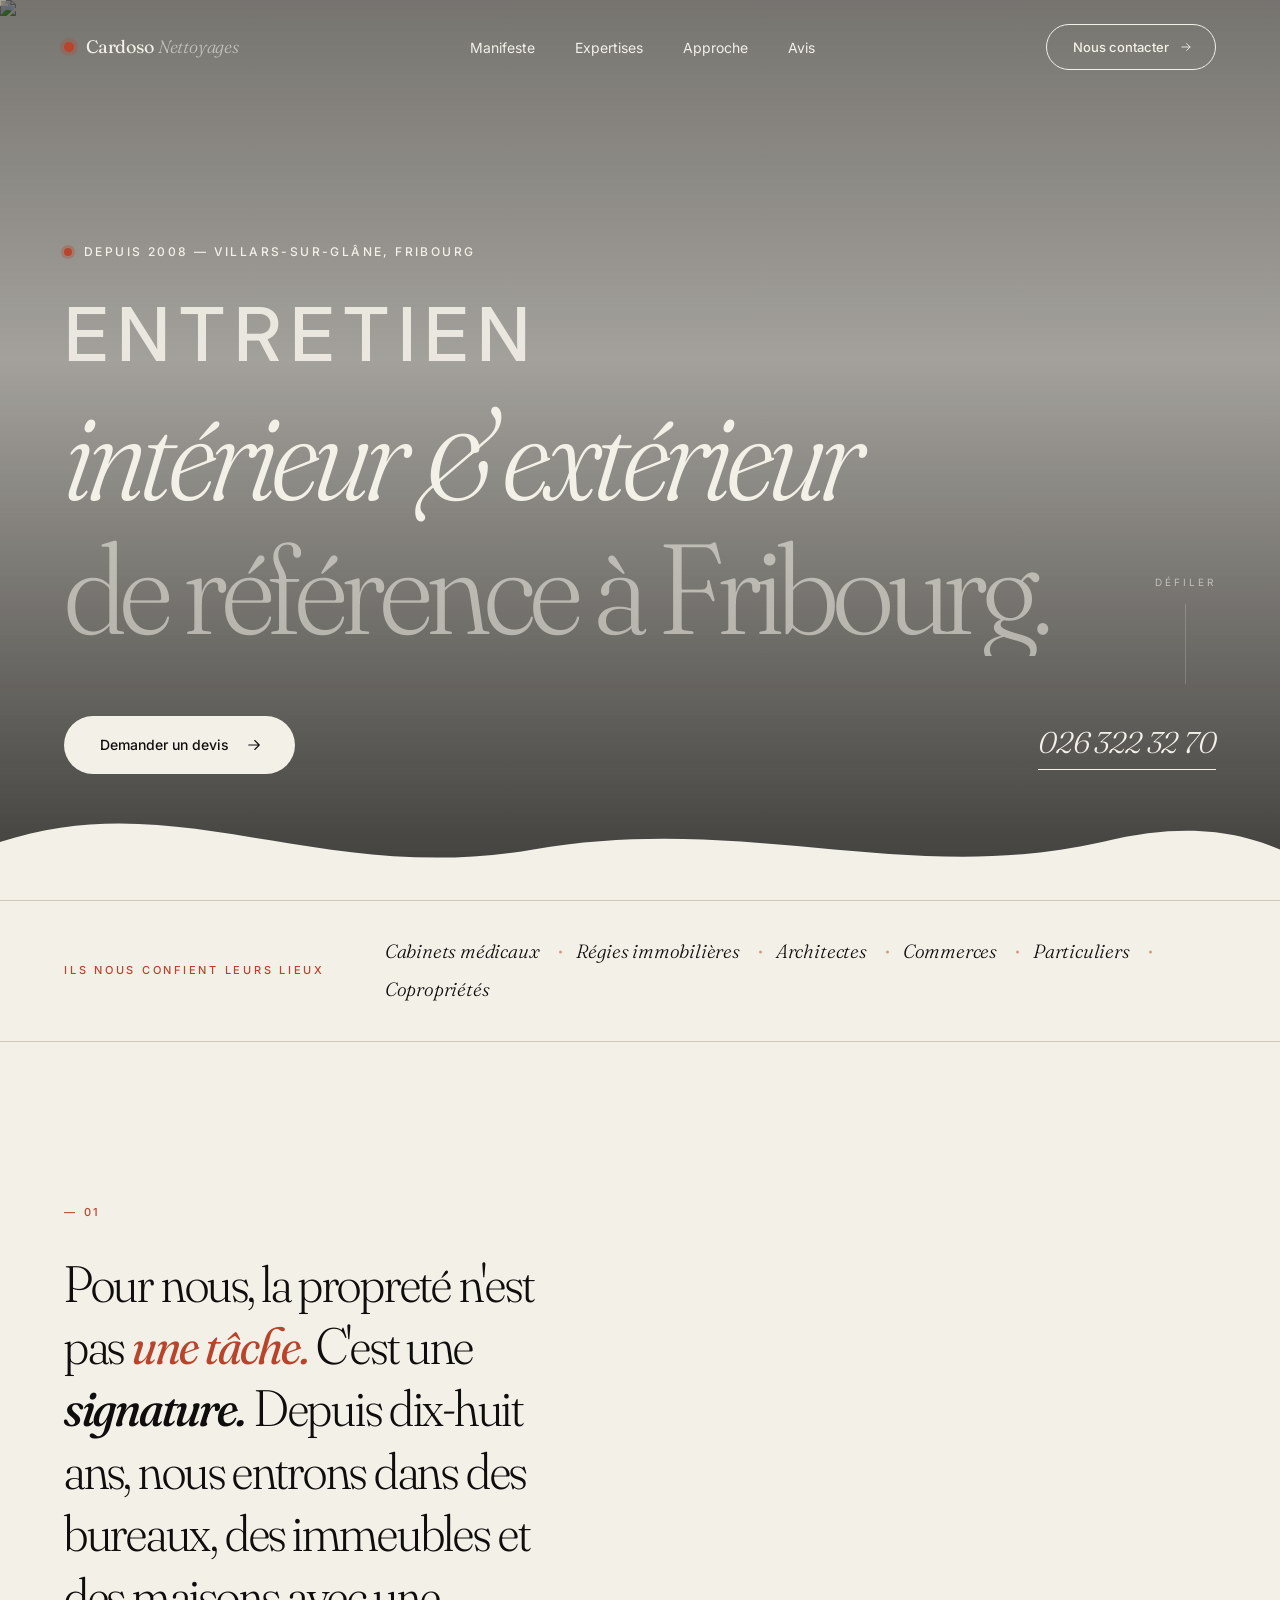
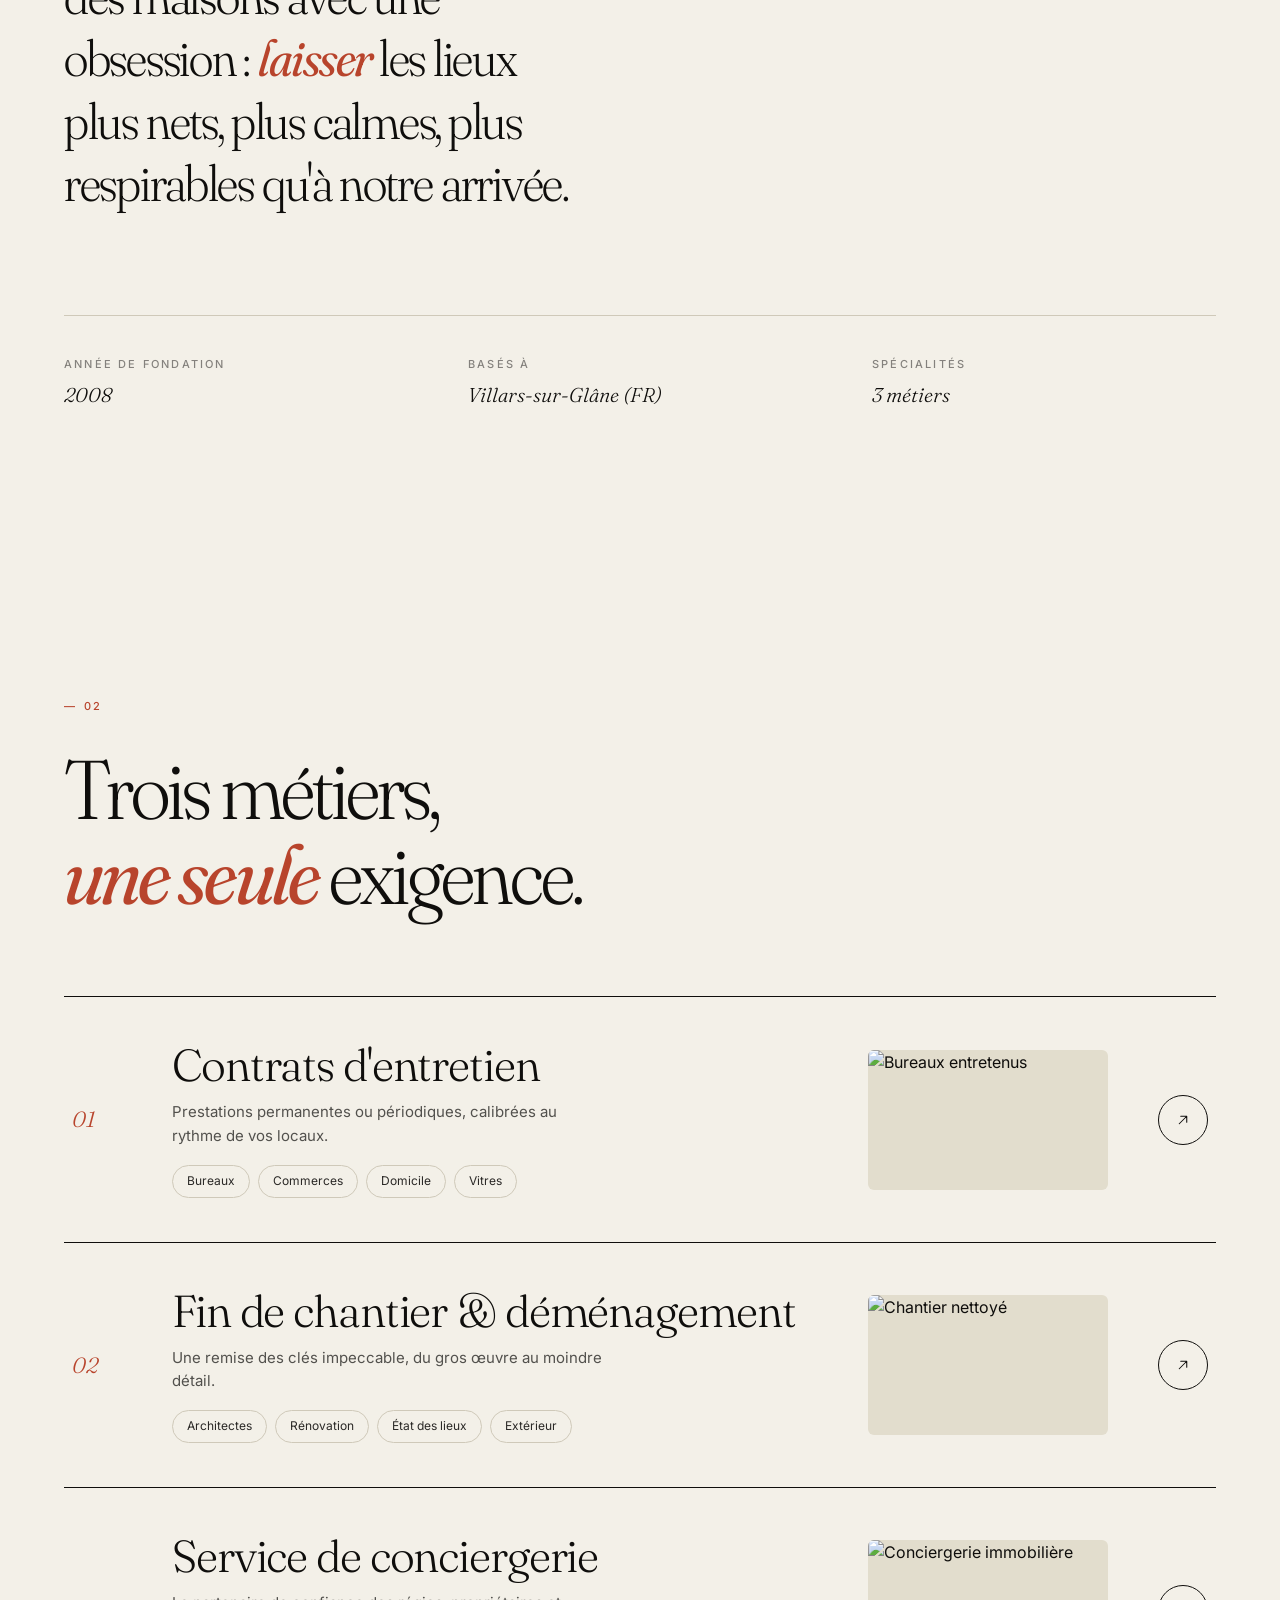
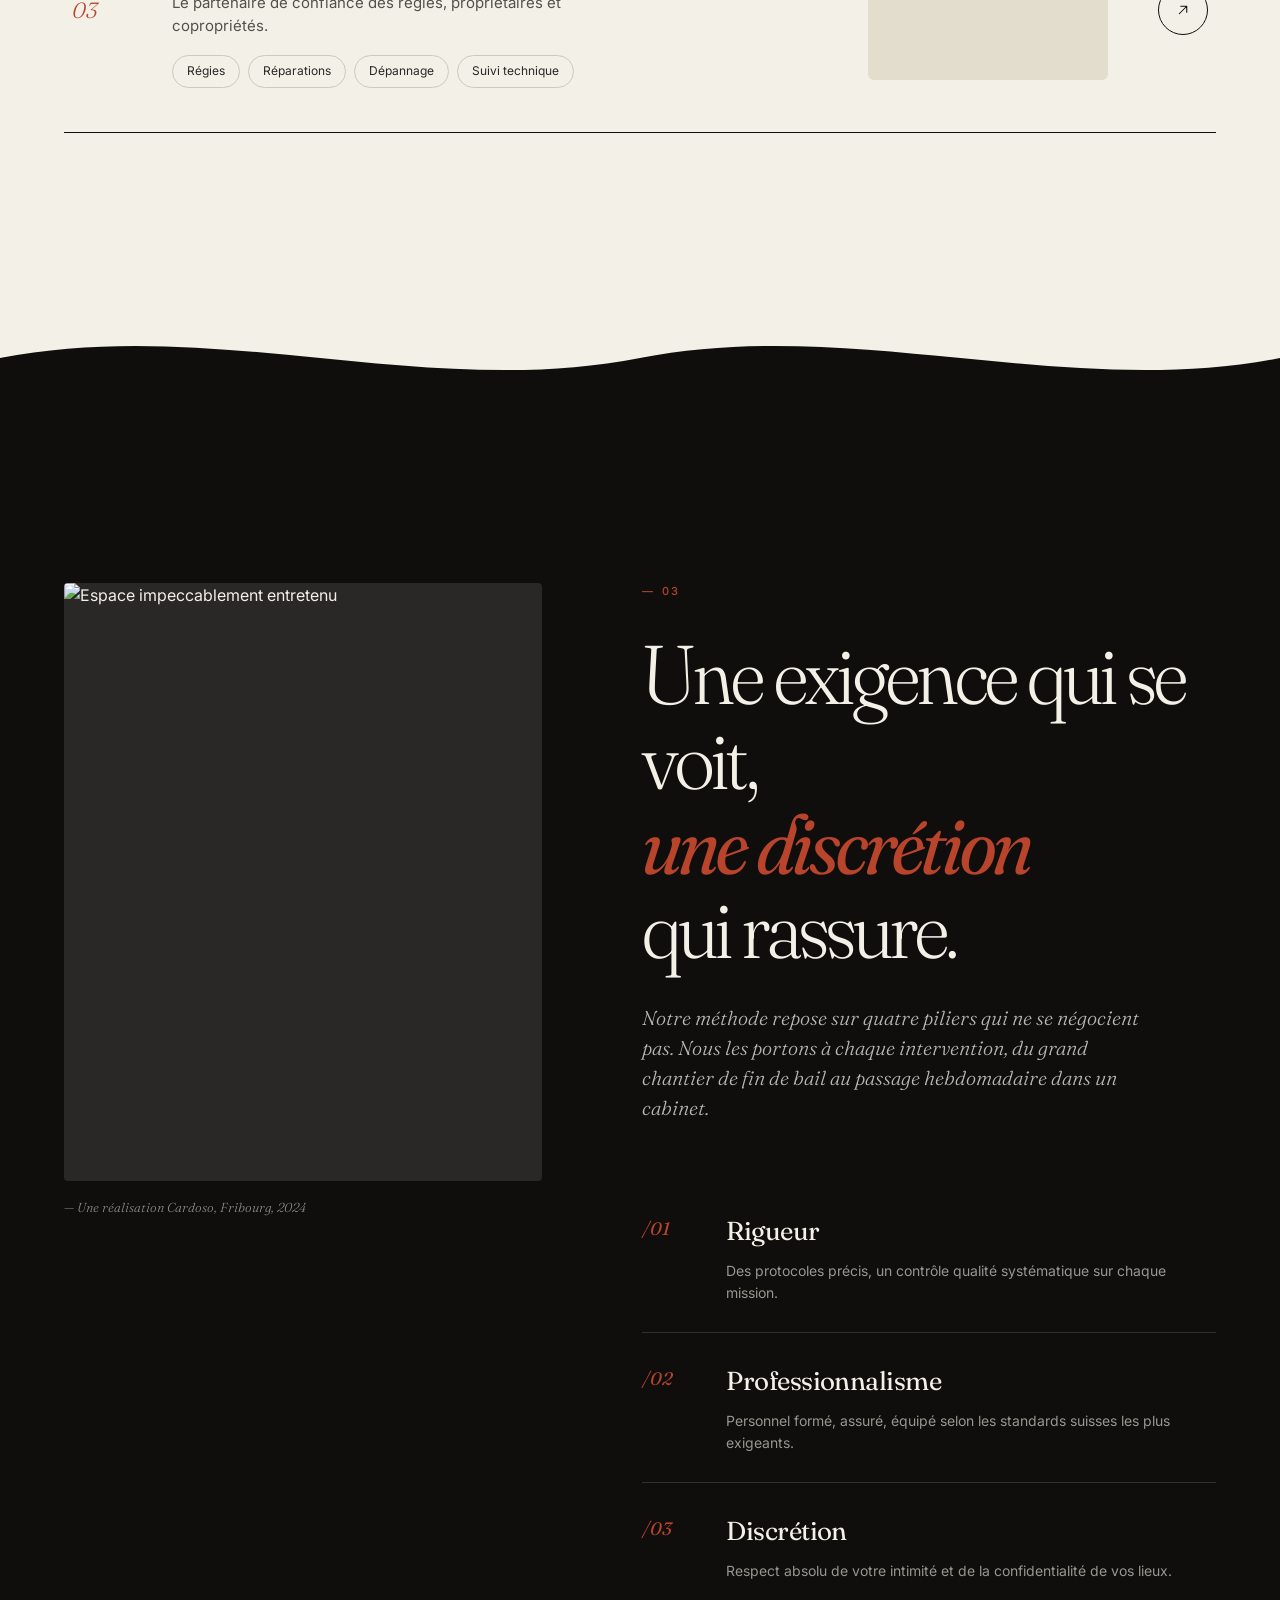
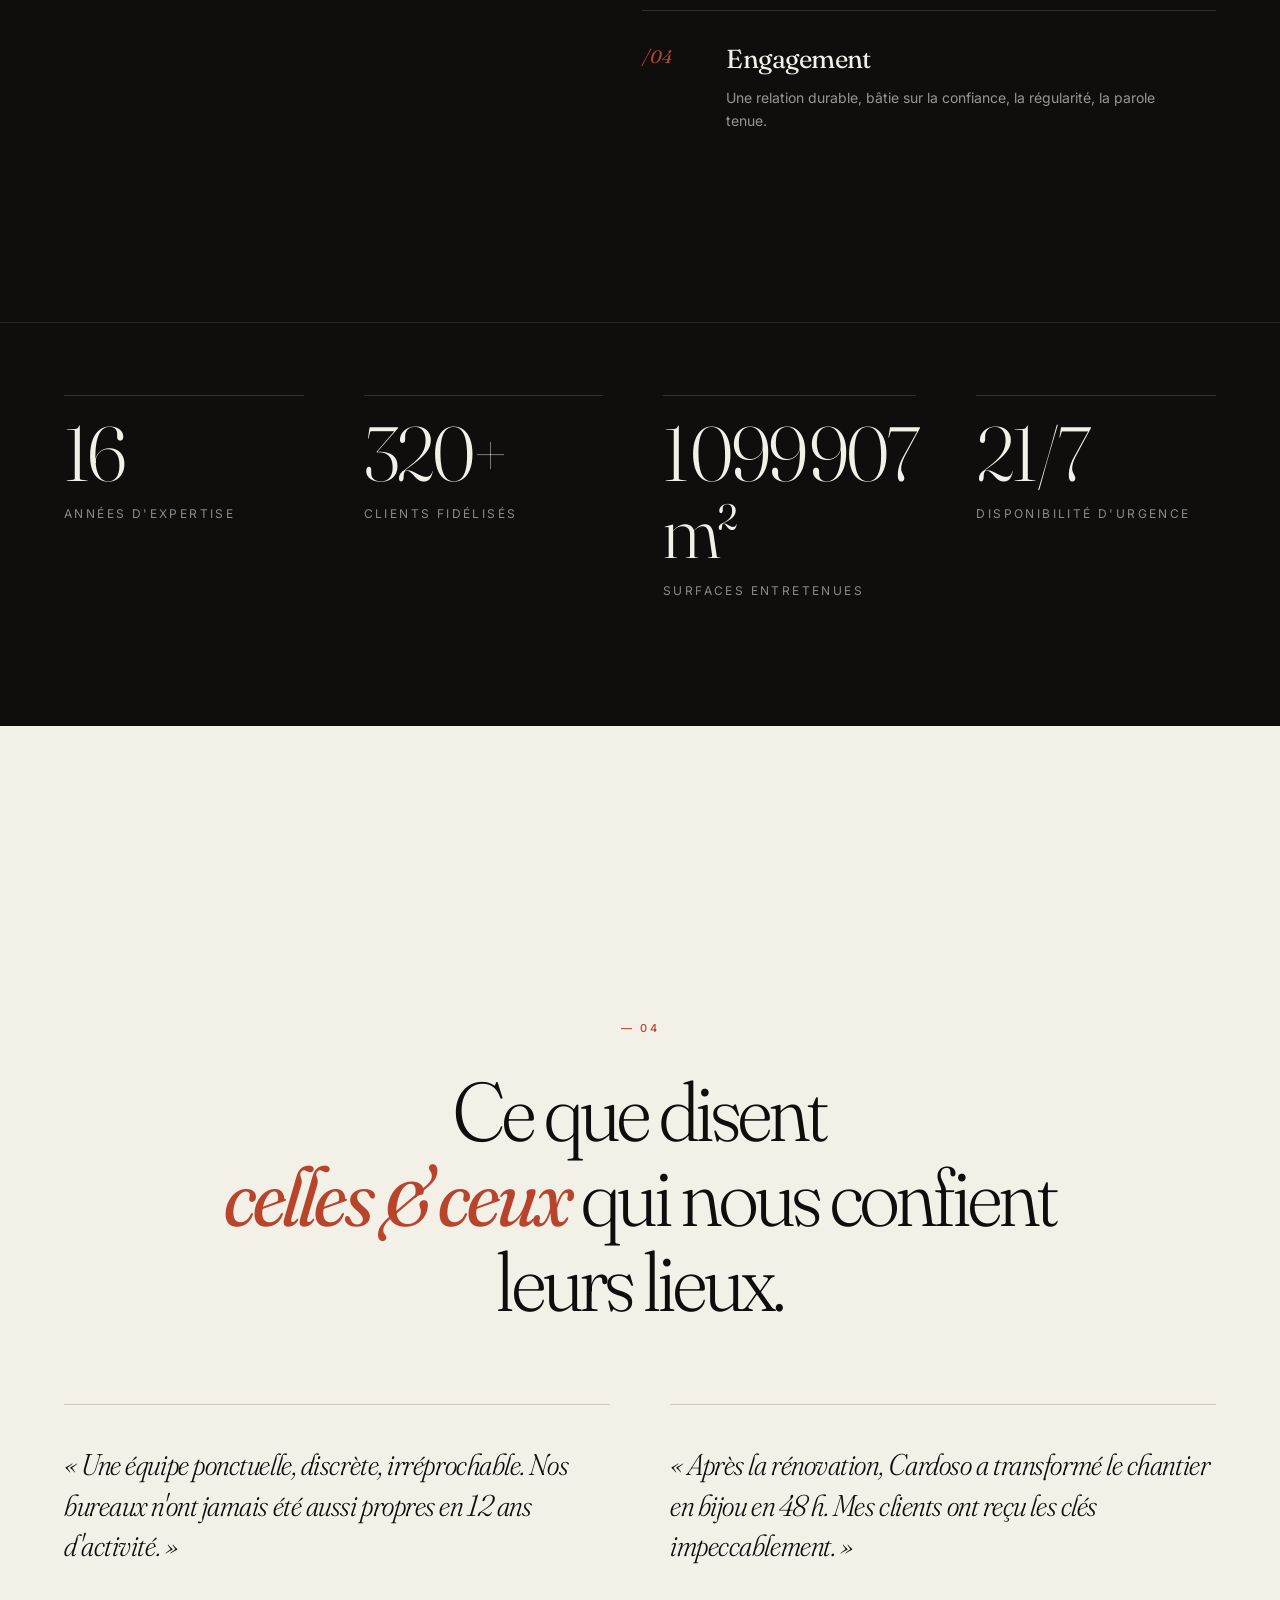
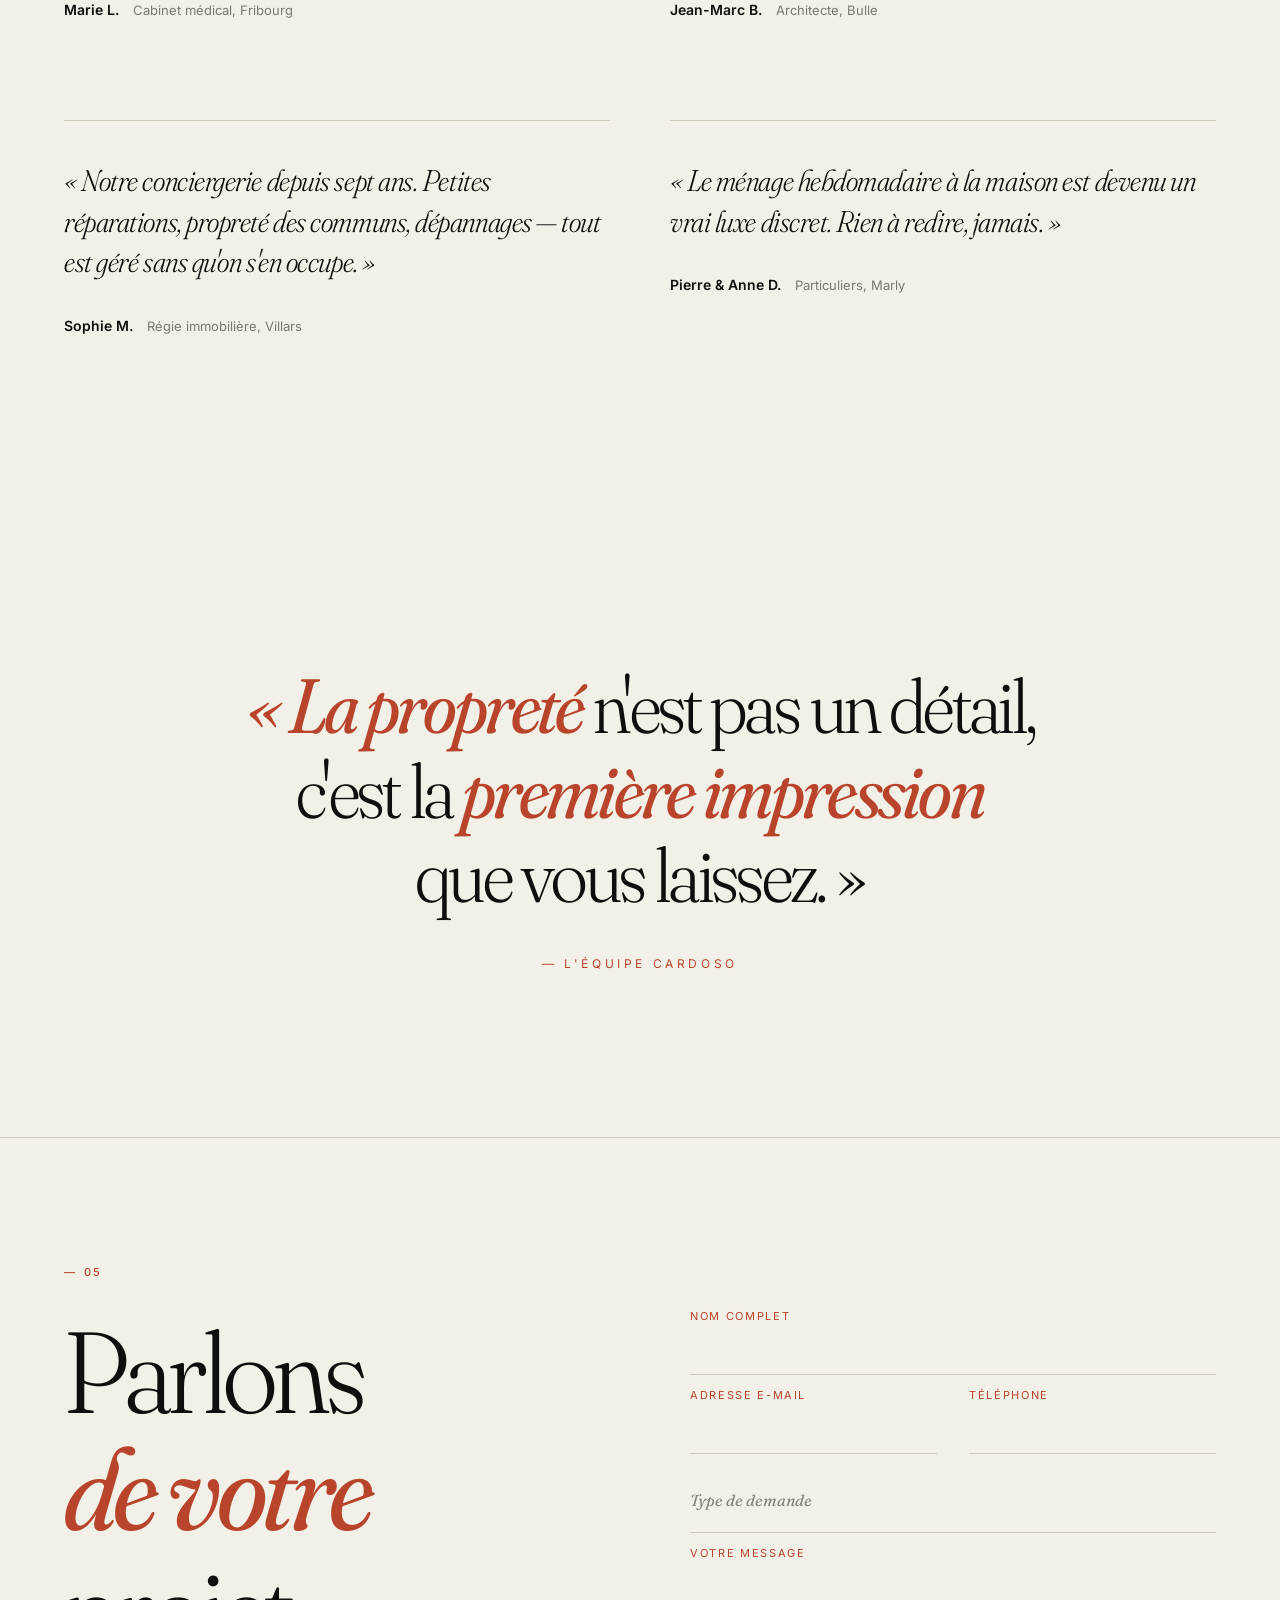
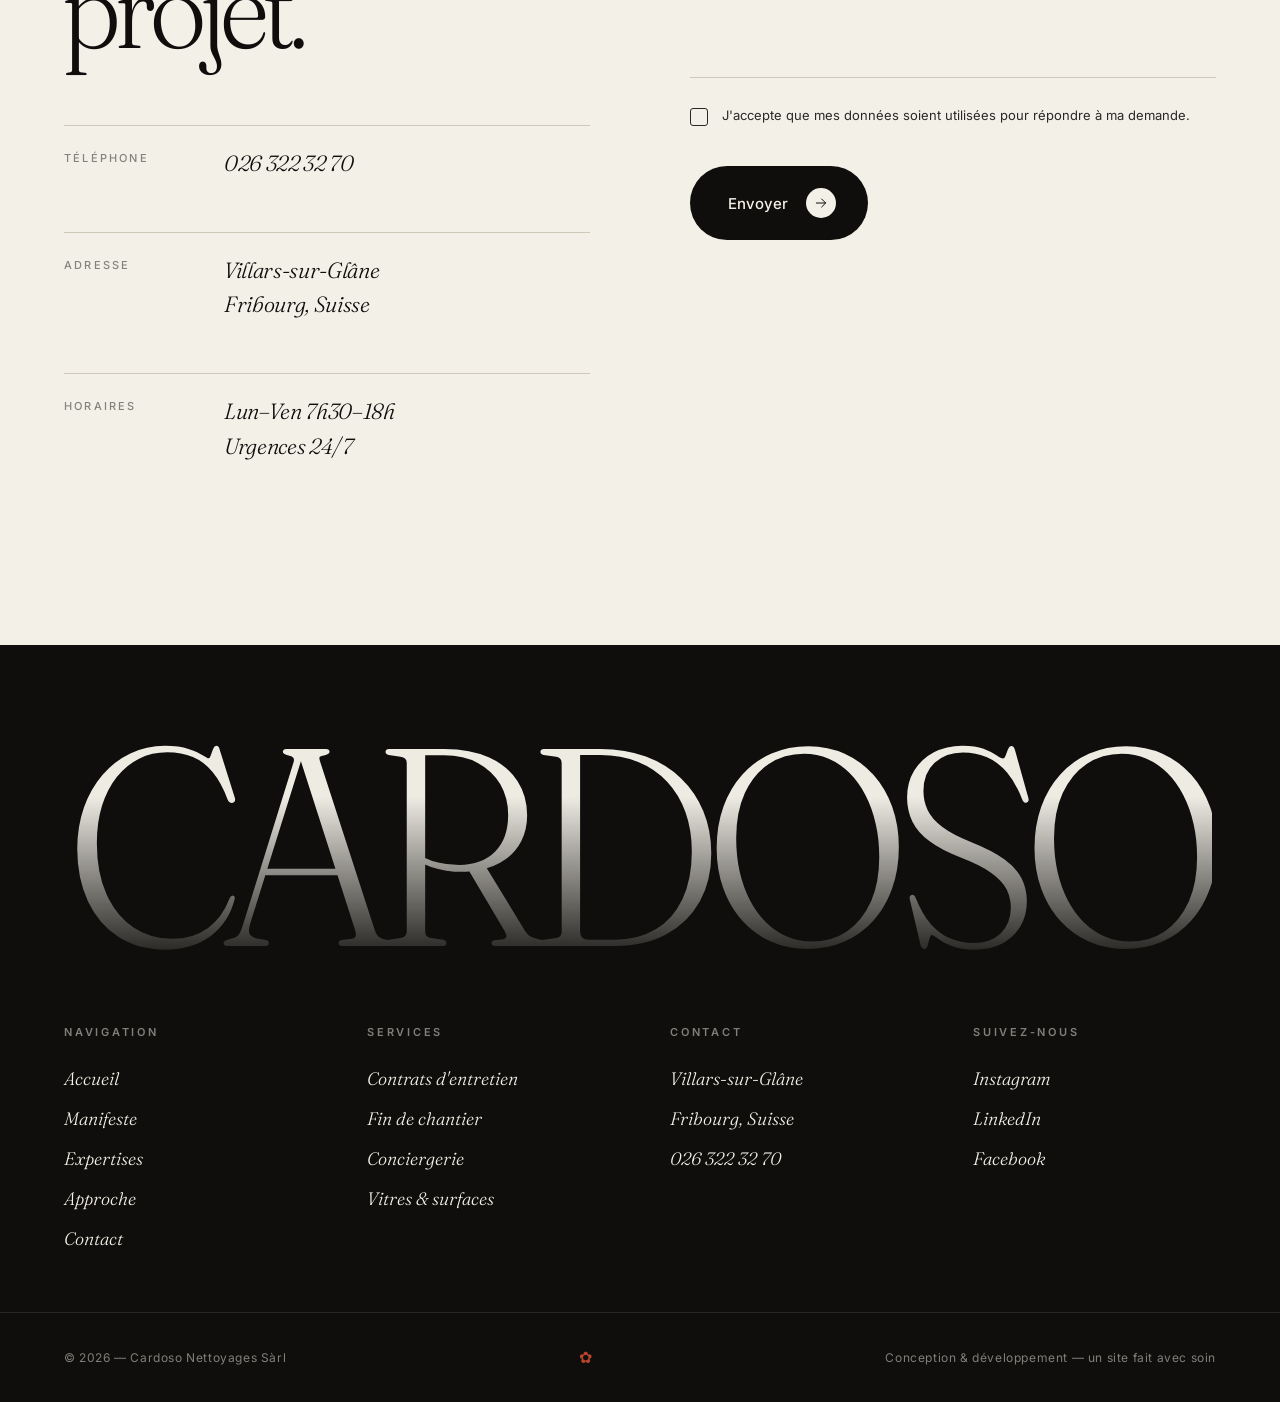
==== index.html @ a955e517 "Corrections UX/UI suite au feedback utilisateur - Suppression du marquee défilant (style daté)   → r" ====
<!DOCTYPE html>
<html lang="fr">
<head>
    <meta charset="UTF-8">
    <meta name="viewport" content="width=device-width, initial-scale=1.0">
    <meta name="description" content="Cardoso Nettoyages Sàrl — Entretien intérieur et extérieur de référence à Fribourg. 18 ans d'expertise, rigueur, professionnalisme et discrétion.">
    <meta name="theme-color" content="#f3f0e8">
    <title>Cardoso Nettoyages — Entretien d'exception à Fribourg</title>

    <link rel="preconnect" href="https://fonts.googleapis.com">
    <link rel="preconnect" href="https://fonts.gstatic.com" crossorigin>
    <link href="https://fonts.googleapis.com/css2?family=Fraunces:opsz,wght,SOFT,WONK@9..144,300..900,0..100,0..1&family=Inter:wght@300;400;500;600&display=swap" rel="stylesheet">

    <link rel="stylesheet" href="assets/css/style.css">

    <script src="https://cdnjs.cloudflare.com/ajax/libs/gsap/3.12.5/gsap.min.js" defer></script>
    <script src="https://cdnjs.cloudflare.com/ajax/libs/gsap/3.12.5/ScrollTrigger.min.js" defer></script>
</head>
<body>

    <!-- =====================================================
         CURSEUR PERSONNALISÉ — minimaliste
    ===================================================== -->
    <div class="cursor" id="cursor">
        <span class="cursor-label" id="cursorLabel"></span>
    </div>

    <!-- =====================================================
         LOADER — éditorial
    ===================================================== -->
    <div class="loader" id="loader">
        <div class="loader-inner">
            <span class="loader-count" id="loaderCount">00</span>
            <div class="loader-line"><div class="loader-fill"></div></div>
            <span class="loader-brand">Cardoso&nbsp;Nettoyages</span>
        </div>
    </div>

    <!-- =====================================================
         NAVIGATION
    ===================================================== -->
    <nav class="nav" id="nav">
        <div class="nav-inner">
            <a href="#" class="nav-brand">
                <span class="brand-dot"></span>
                <span class="brand-name">Cardoso<em>Nettoyages</em></span>
            </a>

            <ul class="nav-list" id="navList">
                <li><a href="#manifeste" class="nav-link" data-cursor="lire">Manifeste</a></li>
                <li><a href="#expertises" class="nav-link" data-cursor="voir">Expertises</a></li>
                <li><a href="#approche" class="nav-link" data-cursor="lire">Approche</a></li>
                <li><a href="#temoignages" class="nav-link" data-cursor="lire">Avis</a></li>
            </ul>

            <a href="#contact" class="nav-cta" data-cursor="écrire">
                <span>Nous contacter</span>
                <svg viewBox="0 0 24 24" width="14" height="14"><path d="M5 12h14M13 6l6 6-6 6" stroke="currentColor" stroke-width="1.5" fill="none" stroke-linecap="round" stroke-linejoin="round"/></svg>
            </a>

            <button class="nav-burger" id="navBurger" aria-label="Menu">
                <span></span><span></span>
            </button>
        </div>
    </nav>

    <!-- =====================================================
         HERO
    ===================================================== -->
    <header class="hero" id="accueil">
        <!-- Image / vidéo de fond -->
        <div class="hero-media">
            <img src="https://images.unsplash.com/photo-1527515637462-cff94eecc1ac?auto=format&fit=crop&w=2400&q=80" alt="Geste de nettoyage professionnel" class="hero-img">
            <div class="hero-tint"></div>
        </div>

        <!-- Vague SVG organique en bas de hero -->
        <svg class="hero-wave" viewBox="0 0 1440 220" preserveAspectRatio="none" aria-hidden="true">
            <path d="M0,140 C200,60 360,200 600,150 C840,100 1020,200 1240,140 C1340,110 1400,130 1440,150 L1440,220 L0,220 Z" fill="#f3f0e8"/>
        </svg>

        <div class="hero-content">
            <span class="hero-eyebrow">
                <span class="dot"></span>Depuis 2008 — Villars-sur-Glâne, Fribourg
            </span>

            <h1 class="hero-title">
                <span class="title-row spaced" data-split>Entretien</span>
                <span class="title-row italic" data-split>intérieur &amp; extérieur</span>
                <span class="title-row faded" data-split>de référence à Fribourg.</span>
            </h1>

            <div class="hero-foot">
                <a href="#contact" class="link-arrow" data-cursor="écrire">
                    <span>Demander un devis</span>
                    <svg viewBox="0 0 24 24" width="18" height="18"><path d="M5 12h14M13 6l6 6-6 6" stroke="currentColor" stroke-width="1.5" fill="none" stroke-linecap="round" stroke-linejoin="round"/></svg>
                </a>
                <a href="tel:+41263223270" class="hero-phone">026 322 32 70</a>
            </div>
        </div>

        <div class="hero-scroll">
            <span>Défiler</span>
            <div class="scroll-bar"><i></i></div>
        </div>
    </header>

    <!-- =====================================================
         BANDEAU CLIENTS — statique, éditorial
    ===================================================== -->
    <section class="trust" aria-label="Nos secteurs">
        <div class="container trust-inner">
            <span class="trust-label">Ils nous confient leurs lieux</span>
            <ul class="trust-list">
                <li>Cabinets médicaux</li>
                <li>Régies immobilières</li>
                <li>Architectes</li>
                <li>Commerces</li>
                <li>Particuliers</li>
                <li>Copropriétés</li>
            </ul>
        </div>
    </section>

    <!-- =====================================================
         MANIFESTE — grande phrase éditoriale
    ===================================================== -->
    <section class="manifesto" id="manifeste">
        <div class="container">
            <span class="section-num">— 01</span>
            <p class="manifesto-text" data-split-words>
                Pour nous, la propreté n'est pas <em>une tâche.</em> C'est une <strong>signature.</strong> Depuis dix-huit ans, nous entrons dans des bureaux, des immeubles et des maisons avec une obsession : <em>laisser</em> les lieux plus nets, plus calmes, plus respirables qu'à notre arrivée.
            </p>

            <div class="manifesto-meta">
                <div class="meta-block">
                    <span class="meta-key">Année de fondation</span>
                    <span class="meta-val">2008</span>
                </div>
                <div class="meta-block">
                    <span class="meta-key">Basés à</span>
                    <span class="meta-val">Villars-sur-Glâne (FR)</span>
                </div>
                <div class="meta-block">
                    <span class="meta-key">Spécialités</span>
                    <span class="meta-val">3 métiers</span>
                </div>
            </div>
        </div>
    </section>

    <!-- =====================================================
         EXPERTISES — 3 services
    ===================================================== -->
    <section class="expertises" id="expertises">
        <div class="container">
            <header class="section-head">
                <span class="section-num">— 02</span>
                <h2 class="section-title">
                    Trois métiers,<br>
                    <em>une seule</em> exigence.
                </h2>
            </header>

            <div class="services-list">

                <a class="service" href="services/contrats-entretien.html" data-cursor="découvrir">
                    <div class="service-row">
                        <span class="service-index">01</span>
                        <div class="service-main">
                            <h3 class="service-name">Contrats d'entretien</h3>
                            <p class="service-desc">Prestations permanentes ou périodiques, calibrées au rythme de vos locaux.</p>
                            <ul class="service-tags">
                                <li>Bureaux</li>
                                <li>Commerces</li>
                                <li>Domicile</li>
                                <li>Vitres</li>
                            </ul>
                        </div>
                        <div class="service-thumb">
                            <img src="https://images.unsplash.com/photo-1604014237800-1c9102c219da?auto=format&fit=crop&w=900&q=80" alt="Bureaux entretenus">
                        </div>
                        <span class="service-arrow">
                            <svg viewBox="0 0 24 24"><path d="M7 17L17 7M9 7h8v8" stroke="currentColor" stroke-width="1.4" fill="none" stroke-linecap="round" stroke-linejoin="round"/></svg>
                        </span>
                    </div>
                </a>

                <a class="service" href="services/fin-de-chantier.html" data-cursor="découvrir">
                    <div class="service-row">
                        <span class="service-index">02</span>
                        <div class="service-main">
                            <h3 class="service-name">Fin de chantier &amp; déménagement</h3>
                            <p class="service-desc">Une remise des clés impeccable, du gros œuvre au moindre détail.</p>
                            <ul class="service-tags">
                                <li>Architectes</li>
                                <li>Rénovation</li>
                                <li>État des lieux</li>
                                <li>Extérieur</li>
                            </ul>
                        </div>
                        <div class="service-thumb">
                            <img src="https://images.unsplash.com/photo-1503387762-592deb58ef4e?auto=format&fit=crop&w=900&q=80" alt="Chantier nettoyé">
                        </div>
                        <span class="service-arrow">
                            <svg viewBox="0 0 24 24"><path d="M7 17L17 7M9 7h8v8" stroke="currentColor" stroke-width="1.4" fill="none" stroke-linecap="round" stroke-linejoin="round"/></svg>
                        </span>
                    </div>
                </a>

                <a class="service" href="services/conciergerie.html" data-cursor="découvrir">
                    <div class="service-row">
                        <span class="service-index">03</span>
                        <div class="service-main">
                            <h3 class="service-name">Service de conciergerie</h3>
                            <p class="service-desc">Le partenaire de confiance des régies, propriétaires et copropriétés.</p>
                            <ul class="service-tags">
                                <li>Régies</li>
                                <li>Réparations</li>
                                <li>Dépannage</li>
                                <li>Suivi technique</li>
                            </ul>
                        </div>
                        <div class="service-thumb">
                            <img src="https://images.unsplash.com/photo-1545324418-cc1a3fa10c00?auto=format&fit=crop&w=900&q=80" alt="Conciergerie immobilière">
                        </div>
                        <span class="service-arrow">
                            <svg viewBox="0 0 24 24"><path d="M7 17L17 7M9 7h8v8" stroke="currentColor" stroke-width="1.4" fill="none" stroke-linecap="round" stroke-linejoin="round"/></svg>
                        </span>
                    </div>
                </a>

            </div>
        </div>
    </section>

    <!-- Vague organique -->
    <div class="wave-divider">
        <svg viewBox="0 0 1440 180" preserveAspectRatio="none">
            <path d="M0,90 C240,30 480,150 720,90 C960,30 1200,150 1440,90 L1440,180 L0,180 Z" fill="#0f0e0c"/>
        </svg>
    </div>

    <!-- =====================================================
         APPROCHE — image + texte
    ===================================================== -->
    <section class="approach" id="approche">
        <div class="container approach-grid">

            <div class="approach-visual">
                <div class="visual-frame">
                    <img src="https://images.unsplash.com/photo-1581578731548-c64695cc6952?auto=format&fit=crop&w=1200&q=80" alt="Espace impeccablement entretenu" data-parallax-img>
                </div>
                <span class="visual-caption">— Une réalisation Cardoso, Fribourg, 2024</span>
            </div>

            <div class="approach-text">
                <span class="section-num light">— 03</span>
                <h2 class="section-title light">
                    Une exigence qui se voit,<br>
                    <em>une discrétion</em><br>
                    qui rassure.
                </h2>

                <p class="approach-lead">
                    Notre méthode repose sur quatre piliers qui ne se négocient pas. Nous les portons à chaque intervention, du grand chantier de fin de bail au passage hebdomadaire dans un cabinet.
                </p>

                <ol class="pillars">
                    <li>
                        <span class="pillar-num">/01</span>
                        <div>
                            <h4>Rigueur</h4>
                            <p>Des protocoles précis, un contrôle qualité systématique sur chaque mission.</p>
                        </div>
                    </li>
                    <li>
                        <span class="pillar-num">/02</span>
                        <div>
                            <h4>Professionnalisme</h4>
                            <p>Personnel formé, assuré, équipé selon les standards suisses les plus exigeants.</p>
                        </div>
                    </li>
                    <li>
                        <span class="pillar-num">/03</span>
                        <div>
                            <h4>Discrétion</h4>
                            <p>Respect absolu de votre intimité et de la confidentialité de vos lieux.</p>
                        </div>
                    </li>
                    <li>
                        <span class="pillar-num">/04</span>
                        <div>
                            <h4>Engagement</h4>
                            <p>Une relation durable, bâtie sur la confiance, la régularité, la parole tenue.</p>
                        </div>
                    </li>
                </ol>
            </div>

        </div>
    </section>

    <!-- =====================================================
         CHIFFRES
    ===================================================== -->
    <section class="figures">
        <div class="container">
            <div class="figures-grid">
                <div class="figure">
                    <span class="figure-num" data-counter="18" data-suffix="">0</span>
                    <span class="figure-label">Années d'expertise</span>
                </div>
                <div class="figure">
                    <span class="figure-num" data-counter="350" data-suffix="+">0</span>
                    <span class="figure-label">Clients fidélisés</span>
                </div>
                <div class="figure">
                    <span class="figure-num" data-counter="1200000" data-suffix=" m²" data-format="thousands">0</span>
                    <span class="figure-label">Surfaces entretenues</span>
                </div>
                <div class="figure">
                    <span class="figure-num" data-counter="24" data-suffix="/7">0</span>
                    <span class="figure-label">Disponibilité d'urgence</span>
                </div>
            </div>
        </div>
    </section>

    <!-- Vague (retour cream) -->
    <div class="wave-divider flip">
        <svg viewBox="0 0 1440 180" preserveAspectRatio="none">
            <path d="M0,90 C240,30 480,150 720,90 C960,30 1200,150 1440,90 L1440,180 L0,180 Z" fill="#f3f0e8"/>
        </svg>
    </div>

    <!-- =====================================================
         TÉMOIGNAGES
    ===================================================== -->
    <section class="testimonials" id="temoignages">
        <div class="container">
            <header class="section-head center">
                <span class="section-num">— 04</span>
                <h2 class="section-title">
                    Ce que disent<br>
                    <em>celles &amp; ceux</em> qui nous confient<br>
                    leurs lieux.
                </h2>
            </header>

            <div class="testi-grid">
                <article class="testi">
                    <p>« Une équipe ponctuelle, discrète, irréprochable. Nos bureaux n'ont jamais été aussi propres en 12 ans d'activité. »</p>
                    <footer>
                        <span class="testi-name">Marie L.</span>
                        <span class="testi-role">Cabinet médical, Fribourg</span>
                    </footer>
                </article>
                <article class="testi">
                    <p>« Après la rénovation, Cardoso a transformé le chantier en bijou en 48 h. Mes clients ont reçu les clés impeccablement. »</p>
                    <footer>
                        <span class="testi-name">Jean-Marc B.</span>
                        <span class="testi-role">Architecte, Bulle</span>
                    </footer>
                </article>
                <article class="testi">
                    <p>« Notre conciergerie depuis sept ans. Petites réparations, propreté des communs, dépannages — tout est géré sans qu'on s'en occupe. »</p>
                    <footer>
                        <span class="testi-name">Sophie M.</span>
                        <span class="testi-role">Régie immobilière, Villars</span>
                    </footer>
                </article>
                <article class="testi">
                    <p>« Le ménage hebdomadaire à la maison est devenu un vrai luxe discret. Rien à redire, jamais. »</p>
                    <footer>
                        <span class="testi-name">Pierre &amp; Anne D.</span>
                        <span class="testi-role">Particuliers, Marly</span>
                    </footer>
                </article>
            </div>
        </div>
    </section>

    <!-- =====================================================
         CITATION
    ===================================================== -->
    <section class="quote-block">
        <div class="container">
            <p class="big-quote" data-split-words>
                <em>« La propreté</em> n'est pas un détail,<br>
                c'est la <em>première impression</em><br>
                que vous laissez. »
            </p>
            <cite>— L'équipe Cardoso</cite>
        </div>
    </section>

    <!-- =====================================================
         CONTACT
    ===================================================== -->
    <section class="contact" id="contact">
        <div class="container contact-grid">

            <div class="contact-left">
                <span class="section-num">— 05</span>
                <h2 class="section-title big">
                    Parlons<br>
                    <em>de votre</em><br>
                    projet.
                </h2>

                <ul class="contact-meta">
                    <li>
                        <span class="meta-key">Téléphone</span>
                        <a href="tel:+41263223270" class="meta-val">026 322 32 70</a>
                    </li>
                    <li>
                        <span class="meta-key">Adresse</span>
                        <span class="meta-val">Villars-sur-Glâne<br>Fribourg, Suisse</span>
                    </li>
                    <li>
                        <span class="meta-key">Horaires</span>
                        <span class="meta-val">Lun–Ven 7h30–18h<br>Urgences 24/7</span>
                    </li>
                </ul>
            </div>

            <form class="contact-form" action="contact.php" method="POST" id="contactForm" novalidate>

                <div class="field">
                    <input type="text" id="name" name="name" required>
                    <label for="name">Nom complet</label>
                </div>

                <div class="field-row">
                    <div class="field">
                        <input type="email" id="email" name="email" required>
                        <label for="email">Adresse e-mail</label>
                    </div>
                    <div class="field">
                        <input type="tel" id="phone" name="phone">
                        <label for="phone">Téléphone</label>
                    </div>
                </div>

                <div class="field">
                    <select id="subject" name="subject" required>
                        <option value="" disabled selected></option>
                        <option value="entretien">Contrat d'entretien</option>
                        <option value="chantier">Fin de chantier / déménagement</option>
                        <option value="conciergerie">Conciergerie</option>
                        <option value="autre">Autre demande</option>
                    </select>
                    <label for="subject">Type de demande</label>
                </div>

                <div class="field">
                    <textarea id="message" name="message" rows="4" required></textarea>
                    <label for="message">Votre message</label>
                </div>

                <label class="check">
                    <input type="checkbox" name="consent" required>
                    <span class="check-mark"></span>
                    <span>J'accepte que mes données soient utilisées pour répondre à ma demande.</span>
                </label>

                <button type="submit" class="submit" data-cursor="envoyer">
                    <span class="submit-text">Envoyer</span>
                    <span class="submit-arrow">
                        <svg viewBox="0 0 24 24" width="16" height="16"><path d="M5 12h14M13 6l6 6-6 6" stroke="currentColor" stroke-width="1.5" fill="none" stroke-linecap="round" stroke-linejoin="round"/></svg>
                    </span>
                </button>

                <div class="form-status" id="formStatus"></div>
            </form>

        </div>
    </section>

    <!-- =====================================================
         FOOTER
    ===================================================== -->
    <footer class="footer">

        <!-- Mot géant qui s'étire -->
        <div class="footer-giant">
            <span data-split>CARDOSO</span>
        </div>

        <div class="container footer-grid">
            <div class="footer-col">
                <h4>Navigation</h4>
                <ul>
                    <li><a href="#accueil">Accueil</a></li>
                    <li><a href="#manifeste">Manifeste</a></li>
                    <li><a href="#expertises">Expertises</a></li>
                    <li><a href="#approche">Approche</a></li>
                    <li><a href="#contact">Contact</a></li>
                </ul>
            </div>
            <div class="footer-col">
                <h4>Services</h4>
                <ul>
                    <li>Contrats d'entretien</li>
                    <li>Fin de chantier</li>
                    <li>Conciergerie</li>
                    <li>Vitres &amp; surfaces</li>
                </ul>
            </div>
            <div class="footer-col">
                <h4>Contact</h4>
                <ul>
                    <li>Villars-sur-Glâne</li>
                    <li>Fribourg, Suisse</li>
                    <li><a href="tel:+41263223270">026 322 32 70</a></li>
                </ul>
            </div>
            <div class="footer-col">
                <h4>Suivez-nous</h4>
                <ul class="socials">
                    <li><a href="#" data-cursor="voir">Instagram</a></li>
                    <li><a href="#" data-cursor="voir">LinkedIn</a></li>
                    <li><a href="#" data-cursor="voir">Facebook</a></li>
                </ul>
            </div>
        </div>

        <div class="footer-base">
            <div class="container">
                <span>© <span id="year"></span> — Cardoso Nettoyages Sàrl</span>
                <span class="footer-emoji">✿</span>
                <span>Conception &amp; développement — un site fait avec soin</span>
            </div>
        </div>
    </footer>

    <script src="assets/js/main.js" defer></script>
</body>
</html>
---- assets/css/style.css ----
/* =============================================================
   CARDOSO NETTOYAGES — STYLE ÉDITORIAL
   Inspiration : oroya.fr — palette crème, typographie large,
   lettres espacées, vagues organiques, micro-interactions
   ============================================================= */

/* =====================================================
   1. RESET & VARIABLES
===================================================== */
*, *::before, *::after {
    box-sizing: border-box;
    margin: 0;
    padding: 0;
}

:root {
    /* Palette éditoriale */
    --cream:       #f3f0e8;
    --cream-soft:  #ebe7dc;
    --cream-deep:  #e2ddcd;
    --ink:         #0f0e0c;
    --ink-soft:    #2a2826;
    --paper:       #fbf9f4;
    --rust:        #b8442c;   /* rouge brique, plus chaud, plus oroya */
    --rust-deep:   #92341f;
    --line:        #cfc9b9;

    /* Typographie */
    --serif: 'Fraunces', 'Times New Roman', serif;
    --sans:  'Inter', -apple-system, BlinkMacSystemFont, sans-serif;

    /* Variables d'animation */
    --ease:     cubic-bezier(.22, 1, .36, 1);
    --ease-in:  cubic-bezier(.7, 0, .84, 0);
    --ease-out: cubic-bezier(.16, 1, .3, 1);

    /* Layout */
    --max: 1440px;
    --pad: clamp(20px, 5vw, 80px);
}

html {
    scroll-behavior: smooth;
    -webkit-font-smoothing: antialiased;
    -moz-osx-font-smoothing: grayscale;
    text-rendering: optimizeLegibility;
}

body {
    font-family: var(--sans);
    font-weight: 400;
    font-size: 16px;
    line-height: 1.55;
    color: var(--ink);
    background: var(--cream);
    overflow-x: hidden;
    cursor: none;
}

img, svg, video { display: block; max-width: 100%; }
a { color: inherit; text-decoration: none; }
button { font: inherit; cursor: none; border: none; background: none; }
ul, ol { list-style: none; }
em { font-style: italic; }

::selection { background: var(--ink); color: var(--cream); }

.container {
    width: 100%;
    max-width: var(--max);
    margin: 0 auto;
    padding: 0 var(--pad);
}

/* =====================================================
   2. CURSEUR PERSONNALISÉ — minimaliste éditorial
===================================================== */
.cursor {
    position: fixed;
    top: 0; left: 0;
    width: 12px;
    height: 12px;
    background: var(--ink);
    border-radius: 50%;
    pointer-events: none;
    z-index: 9999;
    transform: translate3d(-50%, -50%, 0);
    transition: width .35s var(--ease), height .35s var(--ease),
                background .35s var(--ease), border-radius .35s var(--ease);
    mix-blend-mode: difference;
    background: var(--cream);
    will-change: transform;
}

.cursor-label {
    position: absolute;
    top: 50%; left: 50%;
    transform: translate(-50%, -50%);
    color: var(--ink);
    font-family: var(--serif);
    font-style: italic;
    font-size: 13px;
    font-weight: 400;
    white-space: nowrap;
    opacity: 0;
    transition: opacity .25s var(--ease);
    pointer-events: none;
}

.cursor.active {
    width: 80px;
    height: 80px;
    background: var(--rust);
    mix-blend-mode: normal;
}

.cursor.active .cursor-label {
    opacity: 1;
    color: var(--cream);
}

@media (max-width: 900px) {
    .cursor { display: none; }
    body, button { cursor: auto; }
}

/* =====================================================
   3. LOADER
===================================================== */
.loader {
    position: fixed;
    inset: 0;
    background: var(--ink);
    z-index: 10000;
    display: grid;
    place-items: center;
    transition: opacity .9s var(--ease), visibility .9s var(--ease);
}

.loader.hidden { opacity: 0; visibility: hidden; }

.loader-inner {
    width: min(80%, 480px);
    display: flex;
    flex-direction: column;
    align-items: center;
    gap: 20px;
    color: var(--cream);
}

.loader-count {
    font-family: var(--serif);
    font-size: clamp(60px, 12vw, 120px);
    font-weight: 300;
    font-style: italic;
    line-height: 1;
    letter-spacing: -.04em;
}

.loader-line {
    width: 100%;
    height: 1px;
    background: rgba(243,240,232,.15);
    overflow: hidden;
}

.loader-fill {
    height: 100%;
    width: 0;
    background: var(--cream);
    transition: width .1s linear;
}

.loader-brand {
    font-family: var(--sans);
    font-size: 11px;
    font-weight: 500;
    letter-spacing: .35em;
    text-transform: uppercase;
    opacity: .6;
}

/* =====================================================
   4. NAVIGATION
===================================================== */
.nav {
    position: fixed;
    top: 0; left: 0; right: 0;
    z-index: 1000;
    padding: 24px 0;
    transition: padding .5s var(--ease), background .5s var(--ease), box-shadow .5s var(--ease);
}

.nav.scrolled {
    background: rgba(243,240,232,.85);
    backdrop-filter: blur(14px);
    -webkit-backdrop-filter: blur(14px);
    padding: 16px 0;
    box-shadow: 0 1px 0 var(--line);
}

.nav-inner {
    width: 100%;
    max-width: var(--max);
    margin: 0 auto;
    padding: 0 var(--pad);
    display: flex;
    align-items: center;
    justify-content: space-between;
    gap: 40px;
}

.nav-brand {
    display: flex;
    align-items: center;
    gap: 12px;
    color: var(--cream);
    transition: color .5s var(--ease);
}

.nav.scrolled .nav-brand { color: var(--ink); }

.brand-dot {
    width: 10px;
    height: 10px;
    border-radius: 50%;
    background: var(--rust);
    box-shadow: 0 0 0 4px rgba(184,68,44,.25);
    animation: dotPulse 2.4s ease-in-out infinite;
}

@keyframes dotPulse {
    50% { box-shadow: 0 0 0 8px rgba(184,68,44,.08); }
}

.brand-name {
    font-family: var(--serif);
    font-size: 18px;
    font-weight: 400;
    letter-spacing: -.01em;
}

.brand-name em {
    font-weight: 300;
    opacity: .6;
    margin-left: 4px;
}

.nav-list {
    display: flex;
    gap: 40px;
    margin: 0 auto;
}

.nav-link {
    position: relative;
    font-size: 14px;
    font-weight: 400;
    color: var(--cream);
    transition: color .5s var(--ease);
    padding: 8px 0;
}

.nav.scrolled .nav-link { color: var(--ink); }

.nav-link::before {
    content: '';
    position: absolute;
    bottom: 4px;
    left: 0;
    width: 0;
    height: 1px;
    background: currentColor;
    transition: width .45s var(--ease);
}

.nav-link:hover::before { width: 100%; }

.nav-cta {
    display: inline-flex;
    align-items: center;
    gap: 10px;
    padding: 12px 22px 12px 26px;
    border: 1px solid currentColor;
    border-radius: 50px;
    font-size: 13px;
    font-weight: 500;
    color: var(--cream);
    transition: background .4s var(--ease), color .4s var(--ease), border-color .4s var(--ease);
}

.nav.scrolled .nav-cta { color: var(--ink); }

.nav-cta:hover {
    background: var(--ink);
    color: var(--cream);
    border-color: var(--ink);
}

.nav.scrolled .nav-cta:hover {
    background: var(--rust);
    border-color: var(--rust);
    color: var(--cream);
}

.nav-cta svg { transition: transform .35s var(--ease); }
.nav-cta:hover svg { transform: translateX(3px); }

/* Burger mobile */
.nav-burger {
    display: none;
    width: 32px;
    height: 28px;
    position: relative;
}

.nav-burger span {
    position: absolute;
    left: 4px;
    right: 4px;
    height: 1.5px;
    background: var(--cream);
    transition: transform .4s var(--ease), top .4s var(--ease), background .4s var(--ease);
}

.nav.scrolled .nav-burger span { background: var(--ink); }

.nav-burger span:nth-child(1) { top: 10px; }
.nav-burger span:nth-child(2) { top: 18px; }

.nav-burger.open span:nth-child(1) { top: 14px; transform: rotate(45deg); }
.nav-burger.open span:nth-child(2) { top: 14px; transform: rotate(-45deg); }

@media (max-width: 980px) {
    .nav-burger { display: block; }
    .nav-cta { display: none; }
    .nav-list {
        position: fixed;
        top: 0; right: -100%;
        width: min(80%, 360px);
        height: 100vh;
        background: var(--cream);
        flex-direction: column;
        justify-content: center;
        gap: 32px;
        padding: 0 60px;
        transition: right .6s var(--ease);
        box-shadow: -20px 0 60px rgba(0,0,0,.15);
    }
    .nav-list.open { right: 0; }
    .nav-link { color: var(--ink) !important; font-size: 22px; font-family: var(--serif); }
}

/* =====================================================
   5. HERO
===================================================== */
.hero {
    position: relative;
    min-height: 100vh;
    display: flex;
    align-items: flex-end;
    padding: 0 0 14vh;
    overflow: hidden;
    color: var(--cream);
}

.hero-media {
    position: absolute;
    inset: 0;
    z-index: -1;
    overflow: hidden;
}

.hero-img {
    width: 100%;
    height: 115%;
    object-fit: cover;
    will-change: transform;
}

.hero-tint {
    position: absolute;
    inset: 0;
    background: linear-gradient(180deg, rgba(15,14,12,.55) 0%, rgba(15,14,12,.35) 40%, rgba(15,14,12,.8) 100%);
}

/* Vague organique en bas du hero */
.hero-wave {
    position: absolute;
    bottom: -1px;
    left: 0;
    width: 100%;
    height: 18vh;
    min-height: 120px;
    z-index: 2;
    pointer-events: none;
}

.hero-content {
    position: relative;
    z-index: 1;
    width: 100%;
    max-width: var(--max);
    margin: 0 auto;
    padding: 0 var(--pad);
}

.hero-eyebrow {
    display: inline-flex;
    align-items: center;
    gap: 12px;
    font-size: 12px;
    font-weight: 500;
    letter-spacing: .2em;
    text-transform: uppercase;
    opacity: 0;
    transform: translateY(20px);
    animation: fadeUp .9s var(--ease-out) .6s forwards;
}

.hero-eyebrow .dot {
    width: 8px;
    height: 8px;
    border-radius: 50%;
    background: var(--rust);
    box-shadow: 0 0 0 3px rgba(184,68,44,.3);
}

@keyframes fadeUp {
    to { opacity: 1; transform: translateY(0); }
}

.hero-title {
    font-family: var(--serif);
    font-size: clamp(54px, 10vw, 168px);
    line-height: .95;
    font-weight: 300;
    letter-spacing: -.04em;
    margin: 32px 0 60px;
    font-variation-settings: 'opsz' 144, 'SOFT' 50, 'WONK' 1;
}

.title-row {
    display: block;
    overflow: hidden;
    padding: .05em 0;
}

.title-row > .word,
.title-row > .char {
    display: inline-block;
    transform: translateY(110%);
    will-change: transform;
}

/* Variantes typographiques */
.title-row.spaced {
    font-weight: 500;
    letter-spacing: .12em;
    text-transform: uppercase;
    font-size: .58em;
    font-family: var(--sans);
    font-feature-settings: 'tnum';
    margin-bottom: .2em;
    opacity: .9;
}

.title-row.italic {
    font-style: italic;
    font-weight: 300;
    color: var(--cream);
}

.title-row.faded {
    color: rgba(243,240,232,.55);
    font-weight: 300;
}

.hero-foot {
    display: flex;
    align-items: center;
    justify-content: space-between;
    gap: 40px;
    flex-wrap: wrap;
    margin-top: 40px;
    opacity: 0;
    transform: translateY(20px);
    animation: fadeUp 1s var(--ease-out) 1.6s forwards;
}

.link-arrow {
    display: inline-flex;
    align-items: center;
    gap: 16px;
    padding: 18px 32px 18px 36px;
    background: var(--cream);
    color: var(--ink);
    border-radius: 60px;
    font-size: 14px;
    font-weight: 500;
    transition: transform .4s var(--ease), background .4s var(--ease), color .4s var(--ease);
}

.link-arrow:hover {
    background: var(--rust);
    color: var(--cream);
    transform: translateY(-2px);
}

.link-arrow svg { transition: transform .4s var(--ease); }
.link-arrow:hover svg { transform: translateX(4px); }

.hero-phone {
    font-family: var(--serif);
    font-style: italic;
    font-size: clamp(20px, 2.5vw, 30px);
    font-weight: 300;
    letter-spacing: -.02em;
    border-bottom: 1px solid currentColor;
    padding-bottom: 2px;
}

/* Scroll indicator */
.hero-scroll {
    position: absolute;
    bottom: 24vh;
    right: var(--pad);
    z-index: 3;
    display: flex;
    flex-direction: column;
    align-items: center;
    gap: 14px;
    font-size: 10px;
    letter-spacing: .3em;
    text-transform: uppercase;
    color: rgba(243,240,232,.6);
    opacity: 0;
    animation: fadeUp 1s var(--ease-out) 2s forwards;
}

.scroll-bar {
    width: 1px;
    height: 80px;
    background: rgba(243,240,232,.2);
    position: relative;
    overflow: hidden;
}

.scroll-bar i {
    position: absolute;
    top: -80px;
    left: 0;
    width: 100%;
    height: 100%;
    background: var(--cream);
    animation: scrollLoop 2.4s ease-in-out infinite;
}

@keyframes scrollLoop {
    0% { top: -100%; }
    100% { top: 100%; }
}

@media (max-width: 900px) {
    .hero { padding-bottom: 18vh; }
    .hero-scroll { display: none; }
    .hero-foot { gap: 24px; }
}

/* =====================================================
   6. BANDEAU TRUST — statique, éditorial
===================================================== */
.trust {
    background: var(--cream);
    padding: 36px 0;
    border-top: 1px solid var(--line);
    border-bottom: 1px solid var(--line);
}

.trust-inner {
    display: flex;
    align-items: center;
    gap: 60px;
    flex-wrap: wrap;
}

.trust-label {
    font-size: 11px;
    font-weight: 500;
    letter-spacing: .25em;
    text-transform: uppercase;
    color: var(--rust);
    flex-shrink: 0;
}

.trust-list {
    display: flex;
    flex-wrap: wrap;
    gap: 8px 36px;
    align-items: center;
    flex: 1;
}

.trust-list li {
    position: relative;
    font-family: var(--serif);
    font-style: italic;
    font-size: clamp(15px, 1.5vw, 20px);
    font-weight: 300;
    color: var(--ink);
    letter-spacing: -.01em;
    transition: color .3s var(--ease);
}

.trust-list li:not(:last-child)::after {
    content: '';
    position: absolute;
    right: -22px;
    top: 50%;
    transform: translateY(-50%);
    width: 3px;
    height: 3px;
    border-radius: 50%;
    background: var(--rust);
    opacity: .5;
}

.trust-list li:hover { color: var(--rust); }

@media (max-width: 720px) {
    .trust-inner { gap: 24px; }
    .trust-list { gap: 6px 24px; }
    .trust-list li:not(:last-child)::after { right: -15px; }
}

/* =====================================================
   7. SECTION TITRES UTILITAIRES
===================================================== */
.section-num {
    display: block;
    font-family: var(--sans);
    font-size: 11px;
    font-weight: 500;
    letter-spacing: .25em;
    text-transform: uppercase;
    color: var(--rust);
    margin-bottom: 32px;
}

.section-num.light { color: var(--rust); }

.section-title {
    font-family: var(--serif);
    font-size: clamp(40px, 6.5vw, 96px);
    line-height: 1.02;
    font-weight: 300;
    letter-spacing: -.035em;
    color: var(--ink);
    font-variation-settings: 'opsz' 144, 'SOFT' 50;
}

.section-title em {
    font-style: italic;
    font-weight: 400;
    color: var(--rust);
}

.section-title.light { color: var(--cream); }
.section-title.light em { color: var(--rust); }

.section-title.big {
    font-size: clamp(48px, 9vw, 140px);
}

.section-head { margin-bottom: 80px; }
.section-head.center { text-align: center; }
.section-head.center .section-num { display: inline-block; }

/* =====================================================
   8. MANIFESTE
===================================================== */
.manifesto {
    padding: 18vh 0 16vh;
    background: var(--cream);
}

.manifesto-text {
    font-family: var(--serif);
    font-size: clamp(28px, 4vw, 56px);
    line-height: 1.22;
    font-weight: 300;
    letter-spacing: -.025em;
    color: var(--ink);
    max-width: 18ch;
    margin-bottom: 100px;
    font-variation-settings: 'opsz' 144, 'SOFT' 50, 'WONK' 1;
}

.manifesto-text em {
    font-style: italic;
    color: var(--rust);
    font-weight: 400;
}

.manifesto-text strong {
    font-weight: 500;
    font-style: italic;
}

.manifesto-text [data-word] {
    display: inline-block;
    will-change: transform, opacity;
}

.manifesto-meta {
    display: grid;
    grid-template-columns: repeat(3, 1fr);
    gap: 60px;
    padding-top: 40px;
    border-top: 1px solid var(--line);
}

.meta-block { display: flex; flex-direction: column; gap: 6px; }

.meta-key {
    font-size: 11px;
    font-weight: 500;
    letter-spacing: .2em;
    text-transform: uppercase;
    color: var(--ink-soft);
    opacity: .55;
}

.meta-val {
    font-family: var(--serif);
    font-style: italic;
    font-size: 20px;
    font-weight: 300;
    color: var(--ink);
}

@media (max-width: 720px) {
    .manifesto { padding: 12vh 0; }
    .manifesto-meta { grid-template-columns: 1fr; gap: 28px; }
}

/* =====================================================
   9. EXPERTISES / SERVICES
===================================================== */
.expertises {
    padding: 16vh 0 18vh;
    background: var(--cream);
}

.services-list {
    border-top: 1px solid var(--ink);
}

.service {
    display: block;
    color: inherit;
    border-bottom: 1px solid var(--ink);
    transition: background .5s var(--ease), color .5s var(--ease);
    overflow: hidden;
}

.service-row {
    display: grid;
    grid-template-columns: 60px 1fr 240px 60px;
    gap: 40px;
    align-items: center;
    padding: 44px 8px;
}

.service:hover {
    background: var(--ink);
    color: var(--cream);
}

.service:hover .service-tags li {
    border-color: rgba(243,240,232,.25);
    color: rgba(243,240,232,.85);
}
.service:hover .service-index { color: var(--rust); }
.service:hover .service-arrow { background: var(--rust); border-color: var(--rust); color: var(--cream); }
.service:hover .service-arrow svg { transform: rotate(0); }
.service:hover .service-thumb img { transform: scale(1.06); }

.service-index {
    font-family: var(--serif);
    font-style: italic;
    font-size: 22px;
    font-weight: 300;
    color: var(--rust);
    transition: color .4s var(--ease);
}

.service-main {
    display: flex;
    flex-direction: column;
    gap: 12px;
}

.service-name {
    font-family: var(--serif);
    font-size: clamp(28px, 3.5vw, 46px);
    font-weight: 300;
    line-height: 1.05;
    letter-spacing: -.025em;
    color: inherit;
}

.service-desc {
    font-size: 15px;
    color: inherit;
    opacity: .7;
    max-width: 48ch;
}

.service-tags {
    display: flex;
    flex-wrap: wrap;
    gap: 8px;
    margin-top: 6px;
}

.service-tags li {
    font-size: 12px;
    padding: 6px 14px;
    border: 1px solid var(--line);
    border-radius: 50px;
    color: var(--ink-soft);
    transition: border-color .4s var(--ease), color .4s var(--ease);
}

/* Image en colonne dédiée — ne masque plus rien */
.service-thumb {
    width: 100%;
    height: 140px;
    overflow: hidden;
    border-radius: 6px;
    background: var(--cream-deep);
    position: relative;
}

.service-thumb img {
    width: 100%;
    height: 100%;
    object-fit: cover;
    transition: transform .8s var(--ease);
    filter: grayscale(.08);
}

.service-arrow {
    width: 50px;
    height: 50px;
    border-radius: 50%;
    border: 1px solid currentColor;
    display: grid;
    place-items: center;
    transition: background .4s var(--ease), color .4s var(--ease), border-color .4s var(--ease);
    justify-self: end;
}

.service-arrow svg {
    width: 18px;
    height: 18px;
    transition: transform .5s var(--ease);
}

@media (max-width: 1100px) {
    .service-row { grid-template-columns: 50px 1fr 180px 50px; gap: 28px; }
    .service-thumb { height: 110px; }
}

@media (max-width: 820px) {
    .service-row {
        grid-template-columns: 40px 1fr 40px;
        gap: 18px;
        padding: 32px 4px;
    }
    .service-thumb { display: none; }
    .service-tags li { font-size: 11px; padding: 5px 12px; }
}

/* =====================================================
   10. VAGUES SVG SÉPARATRICES
===================================================== */
.wave-divider {
    position: relative;
    line-height: 0;
}

.wave-divider svg {
    width: 100%;
    height: clamp(80px, 14vh, 180px);
}

.wave-divider.flip {
    transform: rotate(180deg);
}

/* =====================================================
   11. APPROCHE — image + texte
===================================================== */
.approach {
    background: var(--ink);
    color: var(--cream);
    padding: 18vh 0;
    position: relative;
}

.approach-grid {
    display: grid;
    grid-template-columns: 1fr 1.2fr;
    gap: 100px;
    align-items: start;
}

.approach-visual {
    position: sticky;
    top: 12vh;
}

.visual-frame {
    aspect-ratio: 4/5;
    overflow: hidden;
    border-radius: 4px;
    background: var(--ink-soft);
}

.visual-frame img {
    width: 100%;
    height: 110%;
    object-fit: cover;
    will-change: transform;
    filter: grayscale(.15);
}

.visual-caption {
    display: block;
    margin-top: 16px;
    font-family: var(--serif);
    font-style: italic;
    font-size: 13px;
    font-weight: 300;
    opacity: .55;
}

.approach-text .section-num { color: var(--rust); }

.approach-lead {
    font-family: var(--serif);
    font-style: italic;
    font-size: 20px;
    font-weight: 300;
    line-height: 1.5;
    color: rgba(243,240,232,.75);
    margin: 32px 0 60px;
    max-width: 40ch;
}

.pillars {
    display: flex;
    flex-direction: column;
}

.pillars li {
    display: grid;
    grid-template-columns: 60px 1fr;
    gap: 24px;
    padding: 28px 0;
    border-bottom: 1px solid rgba(243,240,232,.15);
    align-items: start;
}

.pillars li:last-child { border-bottom: none; }

.pillar-num {
    font-family: var(--serif);
    font-style: italic;
    font-size: 18px;
    color: var(--rust);
    padding-top: 4px;
}

.pillars h4 {
    font-family: var(--serif);
    font-size: 26px;
    font-weight: 400;
    margin-bottom: 8px;
    letter-spacing: -.02em;
}

.pillars p {
    font-size: 14px;
    color: rgba(243,240,232,.6);
    max-width: 50ch;
    line-height: 1.6;
}

@media (max-width: 980px) {
    .approach-grid { grid-template-columns: 1fr; gap: 60px; }
    .approach-visual { position: static; }
}

/* =====================================================
   12. CHIFFRES
===================================================== */
.figures {
    background: var(--ink);
    padding: 8vh 0 14vh;
    color: var(--cream);
    border-top: 1px solid rgba(243,240,232,.1);
}

.figures-grid {
    display: grid;
    grid-template-columns: repeat(4, 1fr);
    gap: 60px;
}

.figure {
    display: flex;
    flex-direction: column;
    gap: 12px;
    padding-top: 20px;
    border-top: 1px solid rgba(243,240,232,.15);
}

.figure-num {
    font-family: var(--serif);
    font-size: clamp(48px, 6vw, 96px);
    font-weight: 300;
    line-height: 1;
    letter-spacing: -.04em;
    color: var(--cream);
    font-variation-settings: 'opsz' 144;
}

.figure-label {
    font-size: 12px;
    letter-spacing: .2em;
    text-transform: uppercase;
    color: rgba(243,240,232,.55);
}

@media (max-width: 900px) {
    .figures-grid { grid-template-columns: repeat(2, 1fr); gap: 32px; }
}

/* =====================================================
   13. TÉMOIGNAGES
===================================================== */
.testimonials {
    padding: 18vh 0;
    background: var(--cream);
}

.testi-grid {
    display: grid;
    grid-template-columns: repeat(2, 1fr);
    gap: 60px;
    margin-top: 80px;
}

.testi {
    padding: 40px 0;
    border-top: 1px solid var(--line);
}

.testi p {
    font-family: var(--serif);
    font-size: clamp(22px, 2.4vw, 30px);
    line-height: 1.35;
    font-weight: 300;
    font-style: italic;
    color: var(--ink);
    margin-bottom: 32px;
    letter-spacing: -.015em;
    font-variation-settings: 'opsz' 144, 'SOFT' 50;
}

.testi footer {
    display: flex;
    align-items: baseline;
    gap: 14px;
}

.testi-name {
    font-family: var(--sans);
    font-size: 14px;
    font-weight: 600;
    color: var(--ink);
}

.testi-role {
    font-size: 13px;
    color: var(--ink-soft);
    opacity: .6;
}

@media (max-width: 800px) {
    .testi-grid { grid-template-columns: 1fr; gap: 0; }
}

/* =====================================================
   14. CITATION GÉANTE
===================================================== */
.quote-block {
    padding: 14vh 0 18vh;
    background: var(--cream);
    text-align: center;
}

.big-quote {
    font-family: var(--serif);
    font-size: clamp(36px, 6vw, 96px);
    line-height: 1.1;
    font-weight: 300;
    color: var(--ink);
    letter-spacing: -.035em;
    margin-bottom: 32px;
    font-variation-settings: 'opsz' 144, 'SOFT' 50, 'WONK' 1;
}

.big-quote em {
    font-style: italic;
    color: var(--rust);
    font-weight: 400;
}

.quote-block cite {
    font-style: normal;
    font-size: 12px;
    letter-spacing: .3em;
    text-transform: uppercase;
    color: var(--rust);
}

/* =====================================================
   15. CONTACT
===================================================== */
.contact {
    padding: 14vh 0 18vh;
    background: var(--cream);
    border-top: 1px solid var(--line);
}

.contact-grid {
    display: grid;
    grid-template-columns: 1fr 1fr;
    gap: 100px;
    align-items: start;
}

.contact-left .section-num { color: var(--rust); }

.contact-meta {
    margin-top: 60px;
    display: flex;
    flex-direction: column;
    gap: 32px;
}

.contact-meta li {
    display: grid;
    grid-template-columns: 140px 1fr;
    gap: 20px;
    padding: 20px 0;
    border-top: 1px solid var(--line);
    align-items: start;
}

.contact-meta .meta-key { padding-top: 4px; }

.contact-meta .meta-val {
    font-family: var(--serif);
    font-style: italic;
    font-size: 22px;
    font-weight: 300;
    color: var(--ink);
    transition: color .35s var(--ease);
    letter-spacing: -.015em;
}

a.meta-val:hover { color: var(--rust); }

/* Formulaire */
.contact-form {
    display: flex;
    flex-direction: column;
    gap: 8px;
    padding-top: 40px;
}

.field {
    position: relative;
    padding: 14px 0 12px;
    border-bottom: 1px solid var(--line);
    transition: border-color .35s var(--ease);
}

.field-row {
    display: grid;
    grid-template-columns: 1fr 1fr;
    gap: 32px;
}

.field input,
.field textarea,
.field select {
    width: 100%;
    background: transparent;
    border: none;
    font-family: var(--sans);
    font-size: 16px;
    color: var(--ink);
    padding: 18px 0 6px;
    outline: none;
    resize: none;
    cursor: none;
}

.field textarea { min-height: 100px; }
.field select { appearance: none; }

.field label {
    position: absolute;
    top: 26px;
    left: 0;
    font-family: var(--serif);
    font-style: italic;
    font-size: 16px;
    color: var(--ink-soft);
    opacity: .55;
    pointer-events: none;
    transition: transform .4s var(--ease), font-size .4s var(--ease), color .4s var(--ease);
    transform-origin: left;
}

.field input:focus + label,
.field input:not(:placeholder-shown) + label,
.field input:valid + label,
.field textarea:focus + label,
.field textarea:not(:placeholder-shown) + label,
.field select:focus + label,
.field select:valid + label {
    transform: translateY(-22px);
    font-size: 11px;
    font-style: normal;
    font-family: var(--sans);
    letter-spacing: .15em;
    text-transform: uppercase;
    color: var(--rust);
    opacity: 1;
}

.field:focus-within { border-color: var(--rust); }

/* Checkbox */
.check {
    display: flex;
    gap: 14px;
    margin: 20px 0 32px;
    font-size: 13px;
    color: var(--ink-soft);
    line-height: 1.5;
    cursor: none;
}

.check input { display: none; }

.check-mark {
    flex-shrink: 0;
    width: 18px;
    height: 18px;
    border: 1px solid var(--ink-soft);
    border-radius: 3px;
    margin-top: 2px;
    position: relative;
    transition: background .25s var(--ease), border-color .25s var(--ease);
}

.check-mark::after {
    content: '';
    position: absolute;
    left: 5px; top: 1px;
    width: 5px; height: 10px;
    border: solid var(--cream);
    border-width: 0 2px 2px 0;
    transform: rotate(45deg) scale(0);
    transition: transform .2s var(--ease-out);
}

.check input:checked + .check-mark {
    background: var(--rust);
    border-color: var(--rust);
}

.check input:checked + .check-mark::after { transform: rotate(45deg) scale(1); }

/* Bouton submit */
.submit {
    align-self: flex-start;
    position: relative;
    display: inline-flex;
    align-items: center;
    gap: 18px;
    padding: 22px 32px 22px 38px;
    background: var(--ink);
    color: var(--cream);
    border-radius: 60px;
    font-size: 15px;
    font-weight: 500;
    overflow: hidden;
    transition: transform .4s var(--ease), background .4s var(--ease);
}

.submit::before {
    content: '';
    position: absolute;
    inset: 0;
    background: var(--rust);
    transform: translateY(101%);
    transition: transform .5s var(--ease-out);
    z-index: 0;
}

.submit:hover::before { transform: translateY(0); }
.submit:hover { transform: translateY(-2px); }
.submit > * { position: relative; z-index: 1; }

.submit-arrow {
    width: 30px;
    height: 30px;
    border-radius: 50%;
    background: var(--cream);
    color: var(--ink);
    display: grid;
    place-items: center;
    transition: transform .4s var(--ease);
}

.submit:hover .submit-arrow {
    transform: rotate(0) translateX(2px);
}

/* Form status */
.form-status {
    margin-top: 20px;
    padding: 14px 20px;
    border-radius: 8px;
    font-size: 13px;
    opacity: 0;
    transform: translateY(8px);
    transition: opacity .4s var(--ease), transform .4s var(--ease);
}

.form-status.show { opacity: 1; transform: translateY(0); }
.form-status.success { background: rgba(34,139,79,.12); color: #1f6b3a; border: 1px solid rgba(34,139,79,.3); }
.form-status.error { background: rgba(184,68,44,.12); color: var(--rust-deep); border: 1px solid rgba(184,68,44,.3); }

@media (max-width: 980px) {
    .contact-grid { grid-template-columns: 1fr; gap: 60px; }
    .field-row { grid-template-columns: 1fr; gap: 8px; }
    .contact-meta li { grid-template-columns: 1fr; gap: 4px; }
}

/* =====================================================
   16. FOOTER
===================================================== */
.footer {
    background: var(--ink);
    color: var(--cream);
    position: relative;
    overflow: hidden;
    padding-top: 80px;
}

/* Mot géant CARDOSO qui sort par le bas */
.footer-giant {
    width: 100%;
    line-height: 1;
    text-align: center;
    padding: 0 20px;
    margin-bottom: 60px;
}

.footer-giant span {
    display: inline-block;
    font-family: var(--serif);
    font-size: clamp(80px, 22vw, 380px);
    font-weight: 300;
    letter-spacing: -.05em;
    color: var(--cream);
    line-height: .85;
    font-variation-settings: 'opsz' 144, 'SOFT' 50;
    opacity: .98;
    background: linear-gradient(180deg, var(--cream) 30%, rgba(243,240,232,.05) 100%);
    -webkit-background-clip: text;
    background-clip: text;
    -webkit-text-fill-color: transparent;
}

.footer-grid {
    display: grid;
    grid-template-columns: repeat(4, 1fr);
    gap: 60px;
    padding-bottom: 60px;
    border-bottom: 1px solid rgba(243,240,232,.1);
}

.footer-col h4 {
    font-family: var(--sans);
    font-size: 11px;
    font-weight: 600;
    letter-spacing: .25em;
    text-transform: uppercase;
    color: rgba(243,240,232,.5);
    margin-bottom: 24px;
}

.footer-col ul {
    display: flex;
    flex-direction: column;
    gap: 12px;
}

.footer-col li,
.footer-col a {
    font-family: var(--serif);
    font-style: italic;
    font-size: 18px;
    font-weight: 300;
    color: var(--cream);
    transition: color .3s var(--ease), padding-left .3s var(--ease);
}

.footer-col a:hover {
    color: var(--rust);
    padding-left: 6px;
}

.footer-base {
    padding: 32px 0;
}

.footer-base .container {
    display: flex;
    align-items: center;
    justify-content: space-between;
    gap: 20px;
    flex-wrap: wrap;
    font-size: 12px;
    color: rgba(243,240,232,.5);
    letter-spacing: .05em;
}

.footer-emoji {
    color: var(--rust);
    font-size: 16px;
    animation: spin 12s linear infinite;
    display: inline-block;
}

@keyframes spin {
    to { transform: rotate(360deg); }
}

@media (max-width: 900px) {
    .footer-grid { grid-template-columns: 1fr 1fr; gap: 40px; }
    .footer-base .container { flex-direction: column; text-align: center; }
}

@media (max-width: 600px) {
    .footer-grid { grid-template-columns: 1fr; }
}

/* =====================================================
   17. REVEAL UTILITAIRES (mots & chars)
===================================================== */
[data-word], [data-char] {
    display: inline-block;
    will-change: transform, opacity;
}

[data-split-words] [data-word] {
    opacity: 0;
    transform: translateY(40px);
    transition: opacity 1s var(--ease-out), transform 1s var(--ease-out);
}

[data-split-words].in [data-word] {
    opacity: 1;
    transform: translateY(0);
}

/* Préférence mouvement réduit */
@media (prefers-reduced-motion: reduce) {
    *, *::before, *::after {
        animation-duration: .01ms !important;
        animation-iteration-count: 1 !important;
        transition-duration: .01ms !important;
    }
    [data-word], [data-char] {
        opacity: 1 !important;
        transform: none !important;
    }
}

/* =====================================================
   18. LANDING PAGES SERVICES
===================================================== */
.svc-page { padding-top: 100px; }

.svc-hero {
    padding: 80px 0 60px;
    background: var(--cream);
}

.svc-back {
    display: inline-flex;
    align-items: center;
    gap: 8px;
    font-size: 13px;
    letter-spacing: .04em;
    color: var(--ink-soft);
    margin-bottom: 60px;
    transition: color .3s var(--ease), gap .3s var(--ease);
}

.svc-back:hover {
    color: var(--rust);
    gap: 14px;
}

.svc-num {
    display: block;
    font-family: var(--sans);
    font-size: 11px;
    font-weight: 500;
    letter-spacing: .25em;
    text-transform: uppercase;
    color: var(--rust);
    margin-bottom: 28px;
}

.svc-title {
    font-family: var(--serif);
    font-size: clamp(54px, 9vw, 144px);
    line-height: .98;
    font-weight: 300;
    letter-spacing: -.04em;
    color: var(--ink);
    margin-bottom: 48px;
    font-variation-settings: 'opsz' 144, 'SOFT' 50;
}

.svc-title em {
    font-style: italic;
    color: var(--rust);
    font-weight: 400;
}

.svc-lead {
    font-family: var(--serif);
    font-style: italic;
    font-size: clamp(20px, 2.2vw, 28px);
    line-height: 1.5;
    font-weight: 300;
    color: var(--ink-soft);
    max-width: 50ch;
    margin-bottom: 80px;
    letter-spacing: -.015em;
}

.svc-img {
    width: 100%;
    aspect-ratio: 16/8;
    overflow: hidden;
    border-radius: 6px;
}

.svc-img img {
    width: 100%;
    height: 100%;
    object-fit: cover;
    will-change: transform;
}

/* Section intro */
.svc-intro { padding: 14vh 0; background: var(--cream); }

.svc-text {
    font-family: var(--serif);
    font-size: clamp(24px, 3vw, 40px);
    line-height: 1.35;
    font-weight: 300;
    letter-spacing: -.025em;
    color: var(--ink);
    max-width: 24ch;
    margin-top: 24px;
    font-variation-settings: 'opsz' 144, 'SOFT' 50, 'WONK' 1;
}

.svc-text em { font-style: italic; color: var(--rust); }

/* Inclusions */
.svc-includes {
    padding: 14vh 0;
    background: var(--cream-soft);
    border-top: 1px solid var(--line);
}

.includes-grid {
    display: grid;
    grid-template-columns: repeat(2, 1fr);
    gap: 60px 60px;
    margin-top: 80px;
}

.include-card {
    padding-top: 28px;
    border-top: 1px solid var(--ink);
}

.include-card h3 {
    font-family: var(--serif);
    font-size: 26px;
    font-weight: 400;
    color: var(--ink);
    margin-bottom: 20px;
    letter-spacing: -.02em;
}

.include-card ul {
    display: flex;
    flex-direction: column;
    gap: 12px;
}

.include-card li {
    position: relative;
    padding-left: 22px;
    font-size: 15px;
    color: var(--ink-soft);
    line-height: 1.5;
}

.include-card li::before {
    content: '';
    position: absolute;
    left: 0;
    top: 10px;
    width: 12px;
    height: 1px;
    background: var(--rust);
}

@media (max-width: 800px) {
    .includes-grid { grid-template-columns: 1fr; gap: 40px; }
}

/* Process steps */
.svc-process {
    padding: 14vh 0;
    background: var(--ink);
    color: var(--cream);
}

.svc-process .section-num { color: var(--rust); }

.process-steps {
    display: flex;
    flex-direction: column;
    margin-top: 60px;
    border-top: 1px solid rgba(243,240,232,.15);
}

.process-steps li {
    display: grid;
    grid-template-columns: 80px 1fr 1.5fr;
    gap: 40px;
    padding: 40px 0;
    border-bottom: 1px solid rgba(243,240,232,.15);
    align-items: start;
}

.process-num {
    font-family: var(--serif);
    font-style: italic;
    font-size: 22px;
    font-weight: 300;
    color: var(--rust);
    padding-top: 4px;
}

.process-steps h3 {
    font-family: var(--serif);
    font-size: clamp(24px, 3vw, 38px);
    font-weight: 300;
    line-height: 1.05;
    letter-spacing: -.025em;
}

.process-steps p {
    font-size: 15px;
    line-height: 1.7;
    color: rgba(243,240,232,.65);
    max-width: 50ch;
}

@media (max-width: 800px) {
    .process-steps li {
        grid-template-columns: 40px 1fr;
        gap: 16px;
    }
    .process-steps p { grid-column: 1 / -1; padding-left: 0; }
}

/* CTA final */
.svc-cta {
    padding: 14vh 0;
    background: var(--cream);
    text-align: center;
}

.svc-cta .section-title { margin-bottom: 60px; }

.svc-cta .link-arrow {
    background: var(--ink);
    color: var(--cream);
}

.svc-cta .link-arrow:hover {
    background: var(--rust);
    color: var(--cream);
}

/* Autres services */
.svc-others {
    padding: 14vh 0;
    background: var(--cream-soft);
    border-top: 1px solid var(--line);
}

.svc-others h3 {
    font-family: var(--sans);
    font-size: 11px;
    font-weight: 500;
    letter-spacing: .25em;
    text-transform: uppercase;
    color: var(--rust);
    margin-bottom: 40px;
}

.others-grid {
    display: grid;
    grid-template-columns: repeat(2, 1fr);
    gap: 24px;
}

.other-card {
    display: flex;
    align-items: center;
    justify-content: space-between;
    gap: 30px;
    padding: 40px;
    background: var(--cream);
    border-radius: 6px;
    transition: background .4s var(--ease), color .4s var(--ease), transform .5s var(--ease);
}

.other-card:hover {
    background: var(--ink);
    color: var(--cream);
    transform: translateY(-4px);
}

.other-card .num {
    font-family: var(--serif);
    font-style: italic;
    font-size: 18px;
    color: var(--rust);
    flex-shrink: 0;
}

.other-card h4 {
    font-family: var(--serif);
    font-size: clamp(20px, 2vw, 28px);
    font-weight: 300;
    line-height: 1.15;
    letter-spacing: -.02em;
    flex: 1;
}

.other-card svg {
    width: 24px;
    height: 24px;
    flex-shrink: 0;
    transition: transform .4s var(--ease);
}

.other-card:hover svg { transform: rotate(-45deg); }

@media (max-width: 800px) {
    .others-grid { grid-template-columns: 1fr; }
    .other-card { padding: 28px; }
}
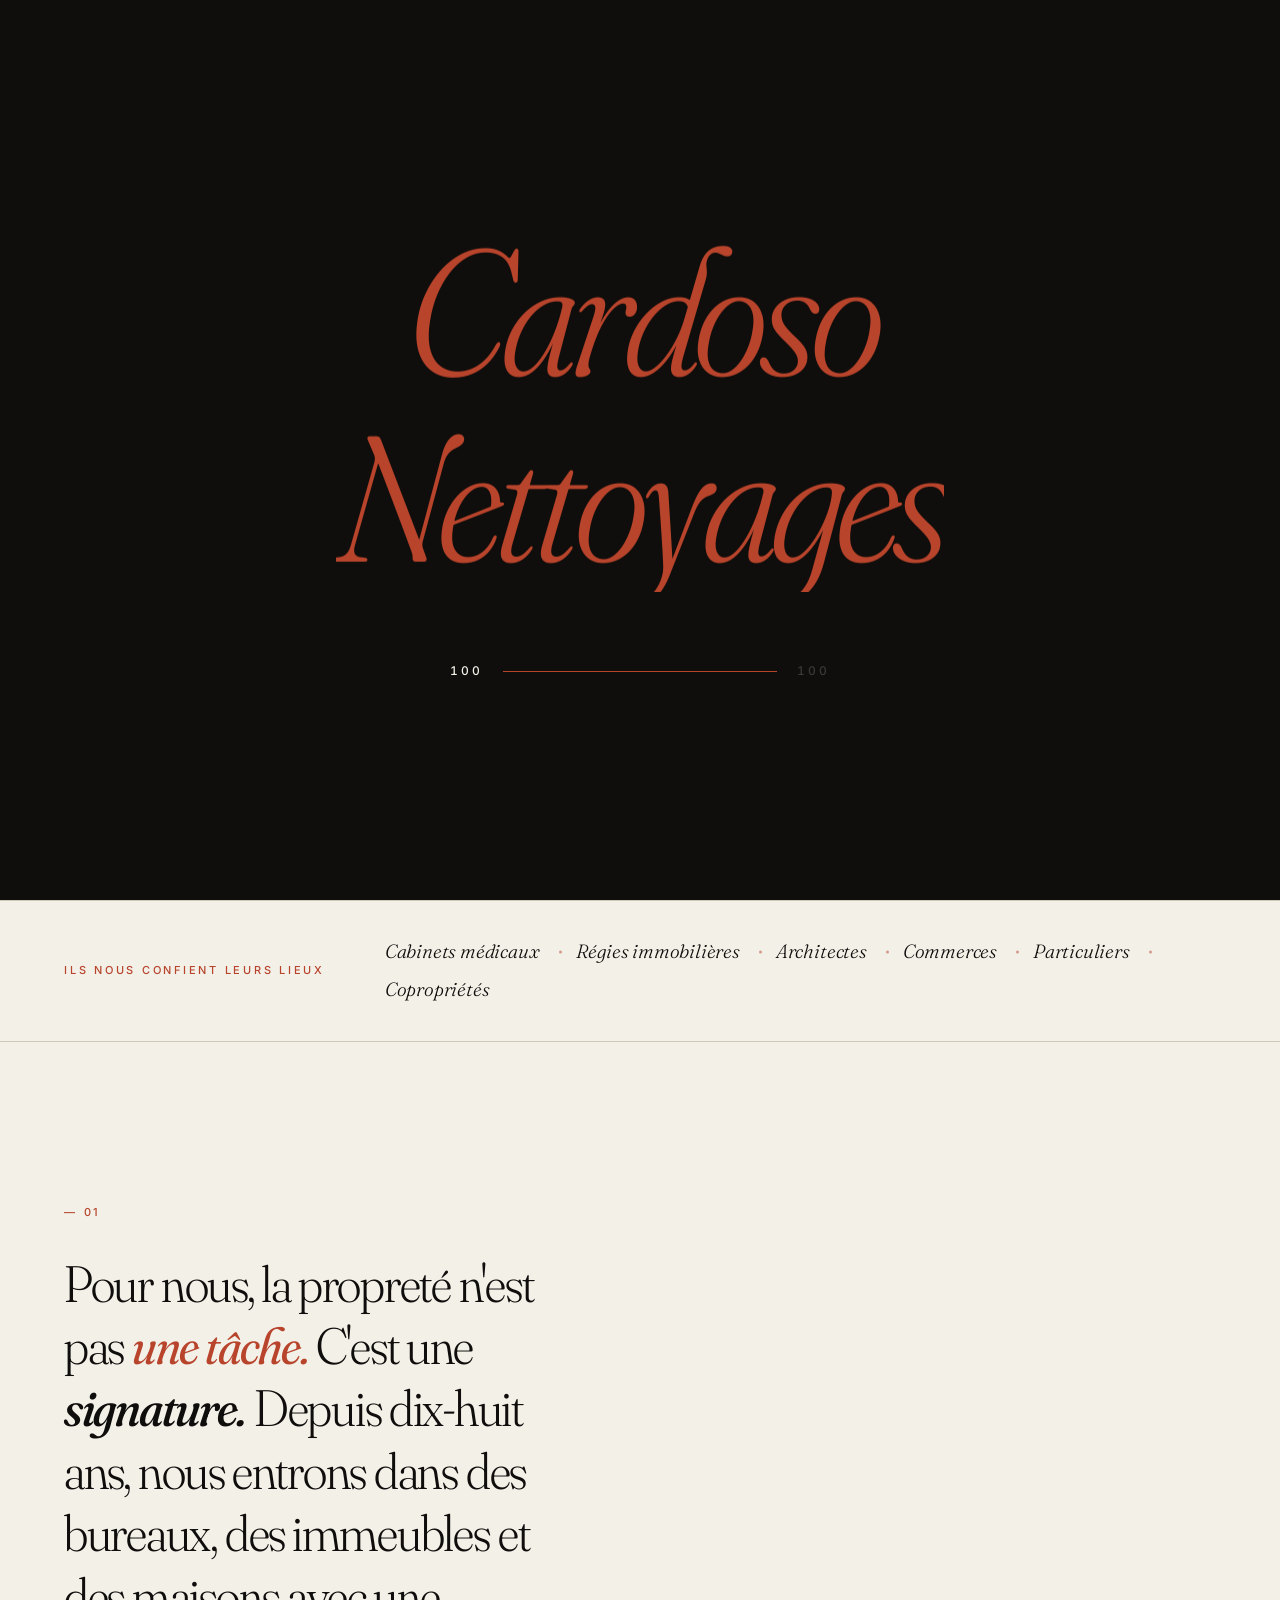
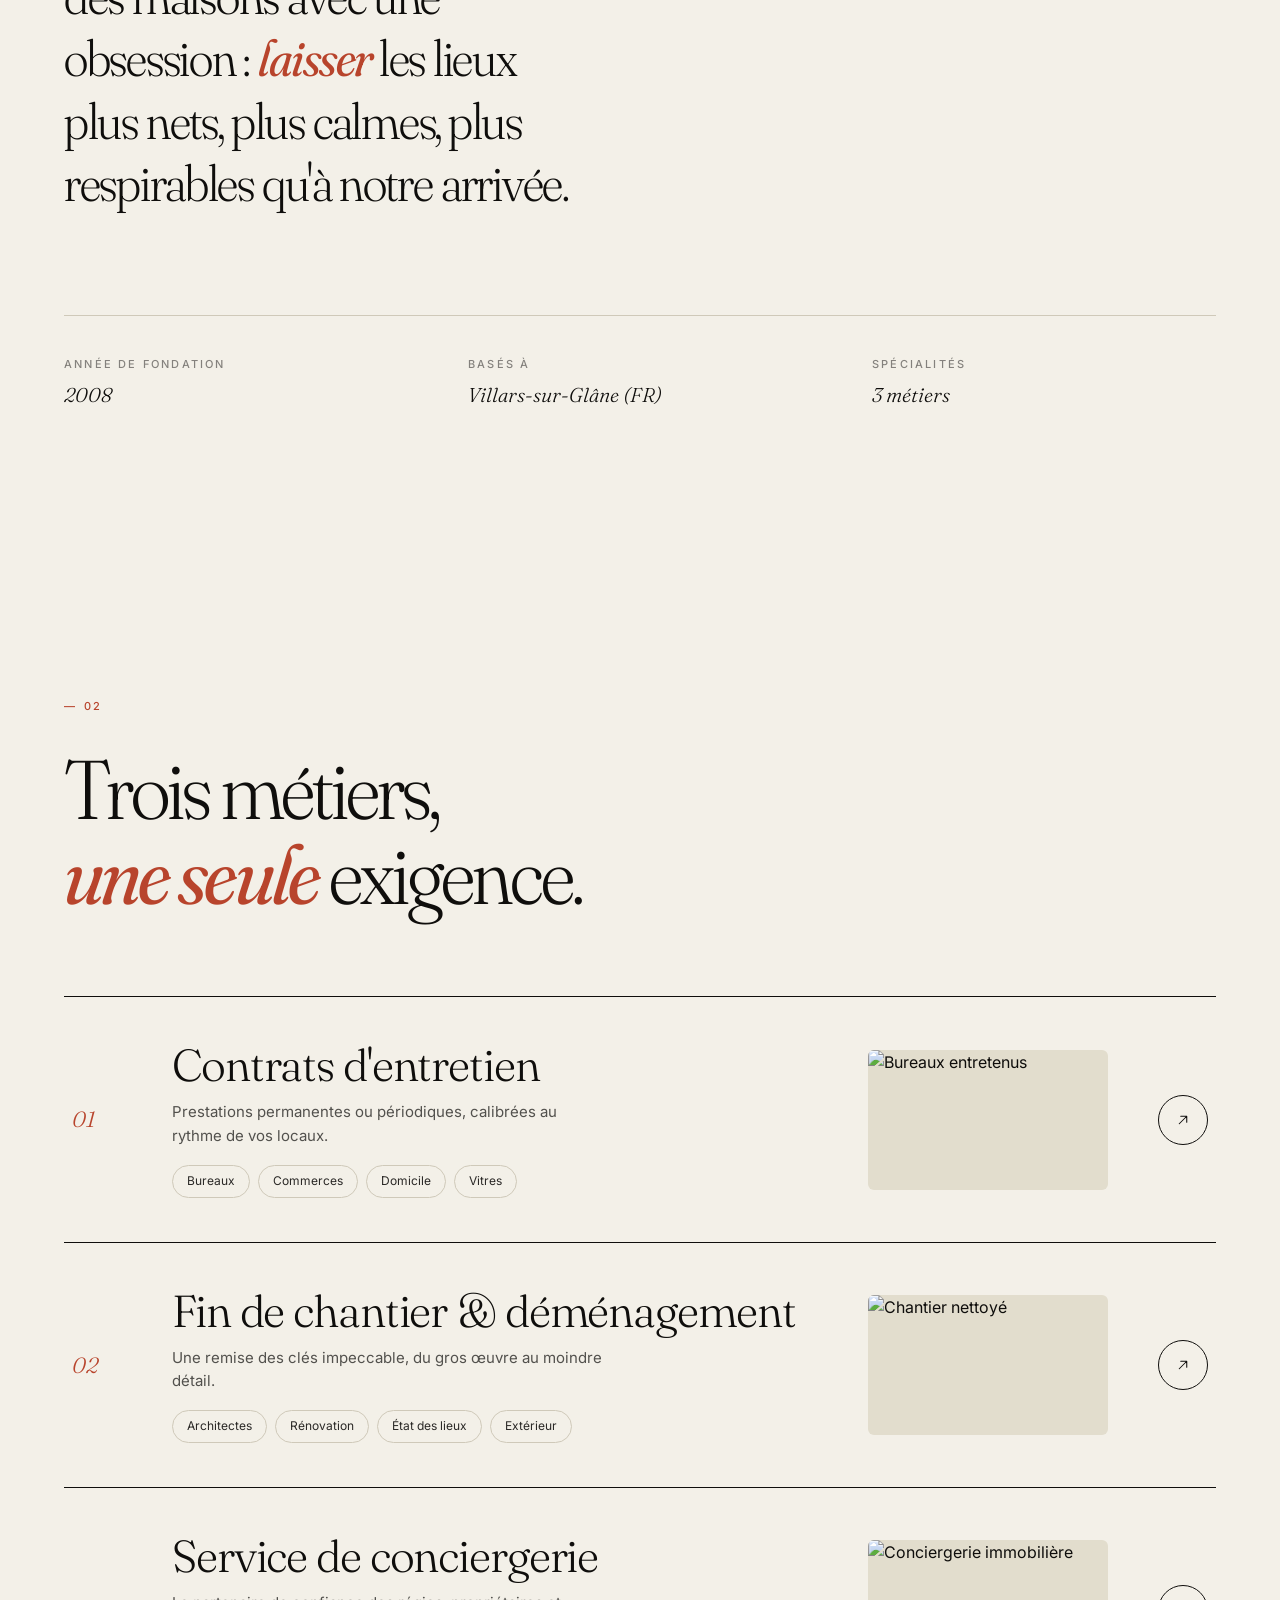
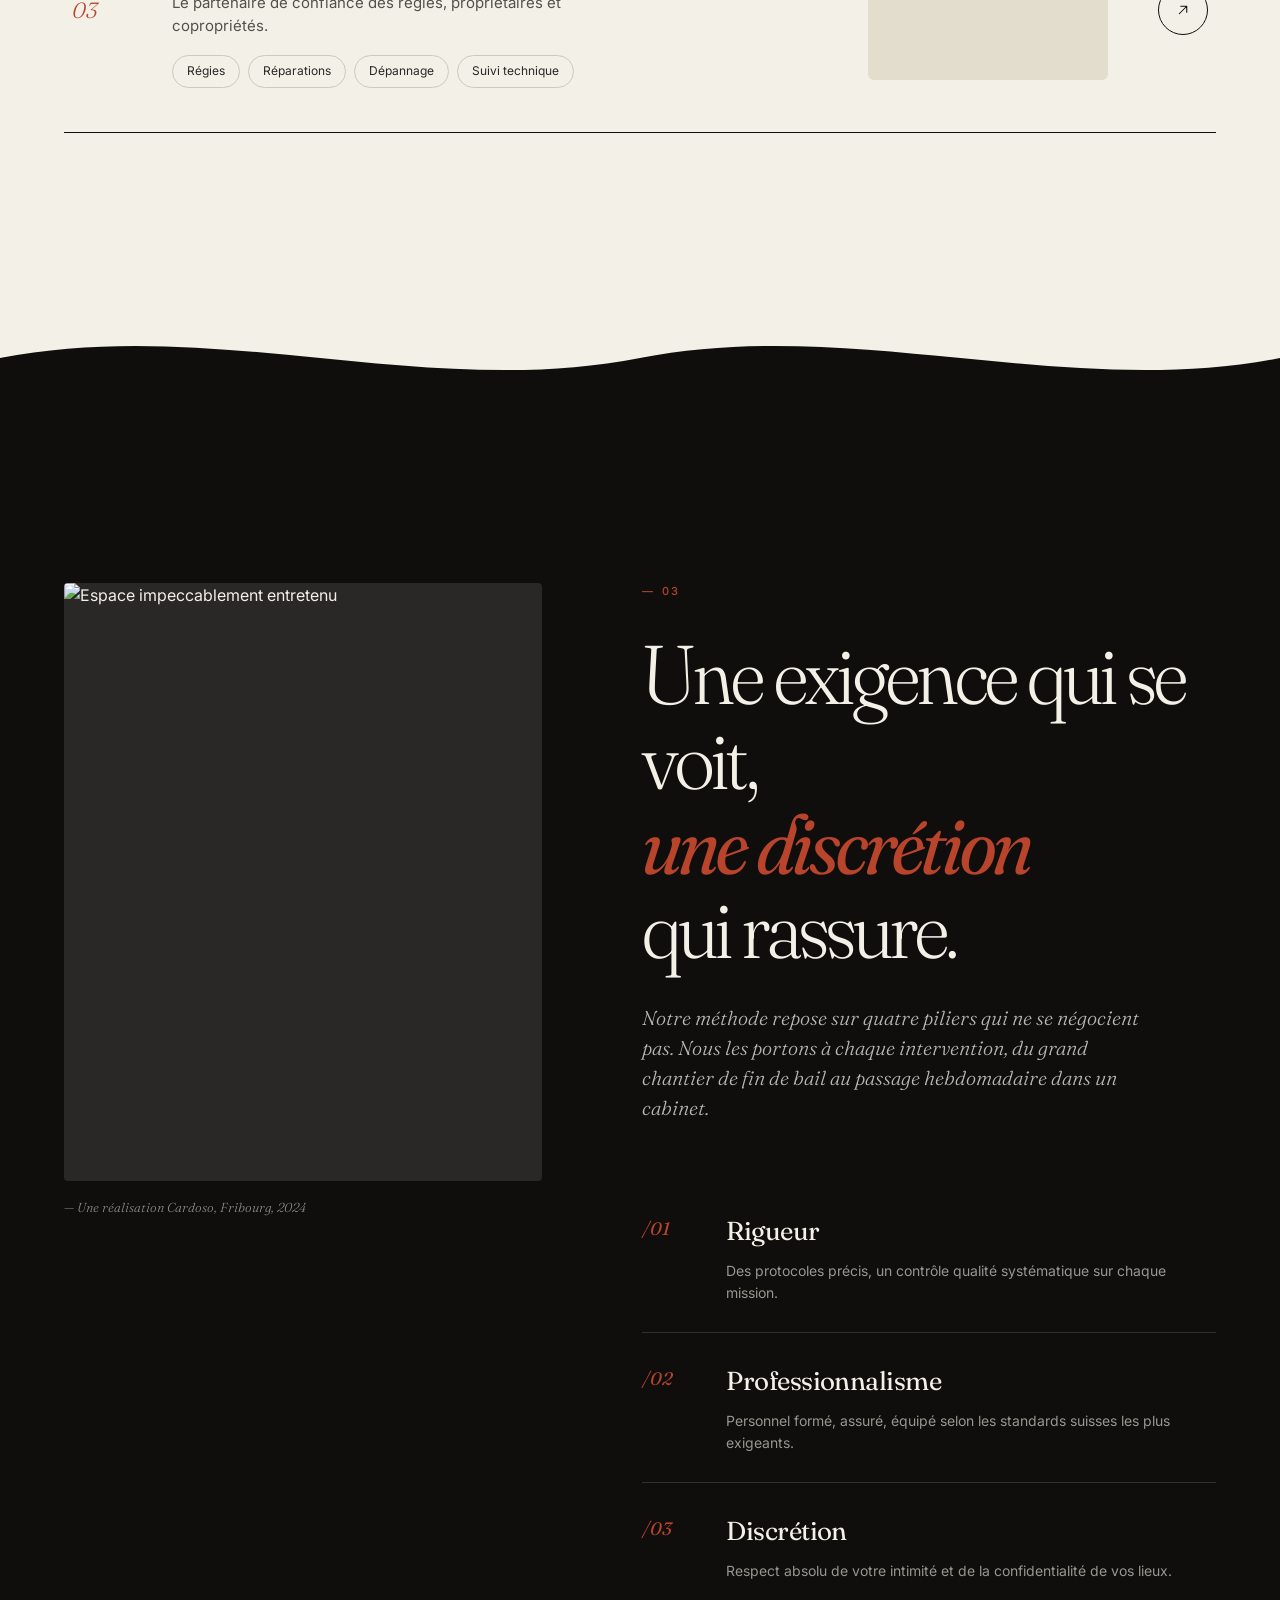
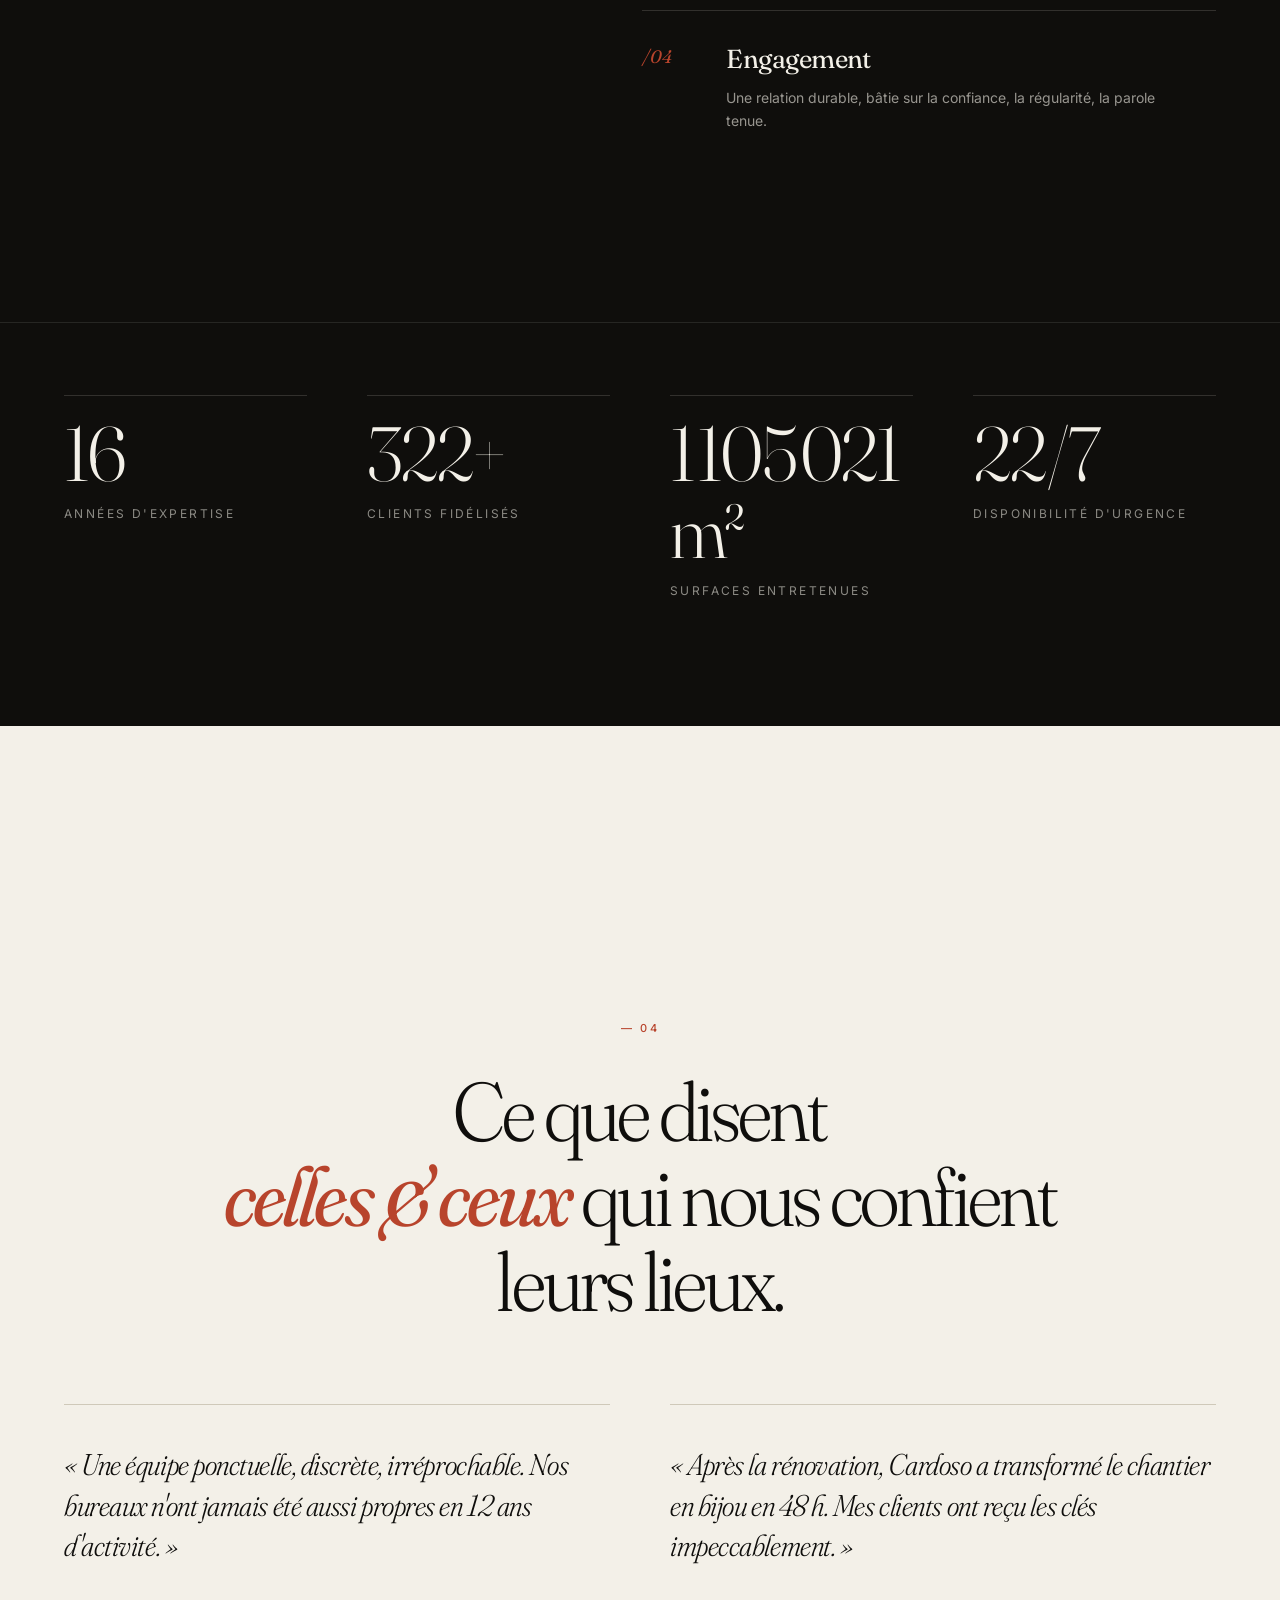
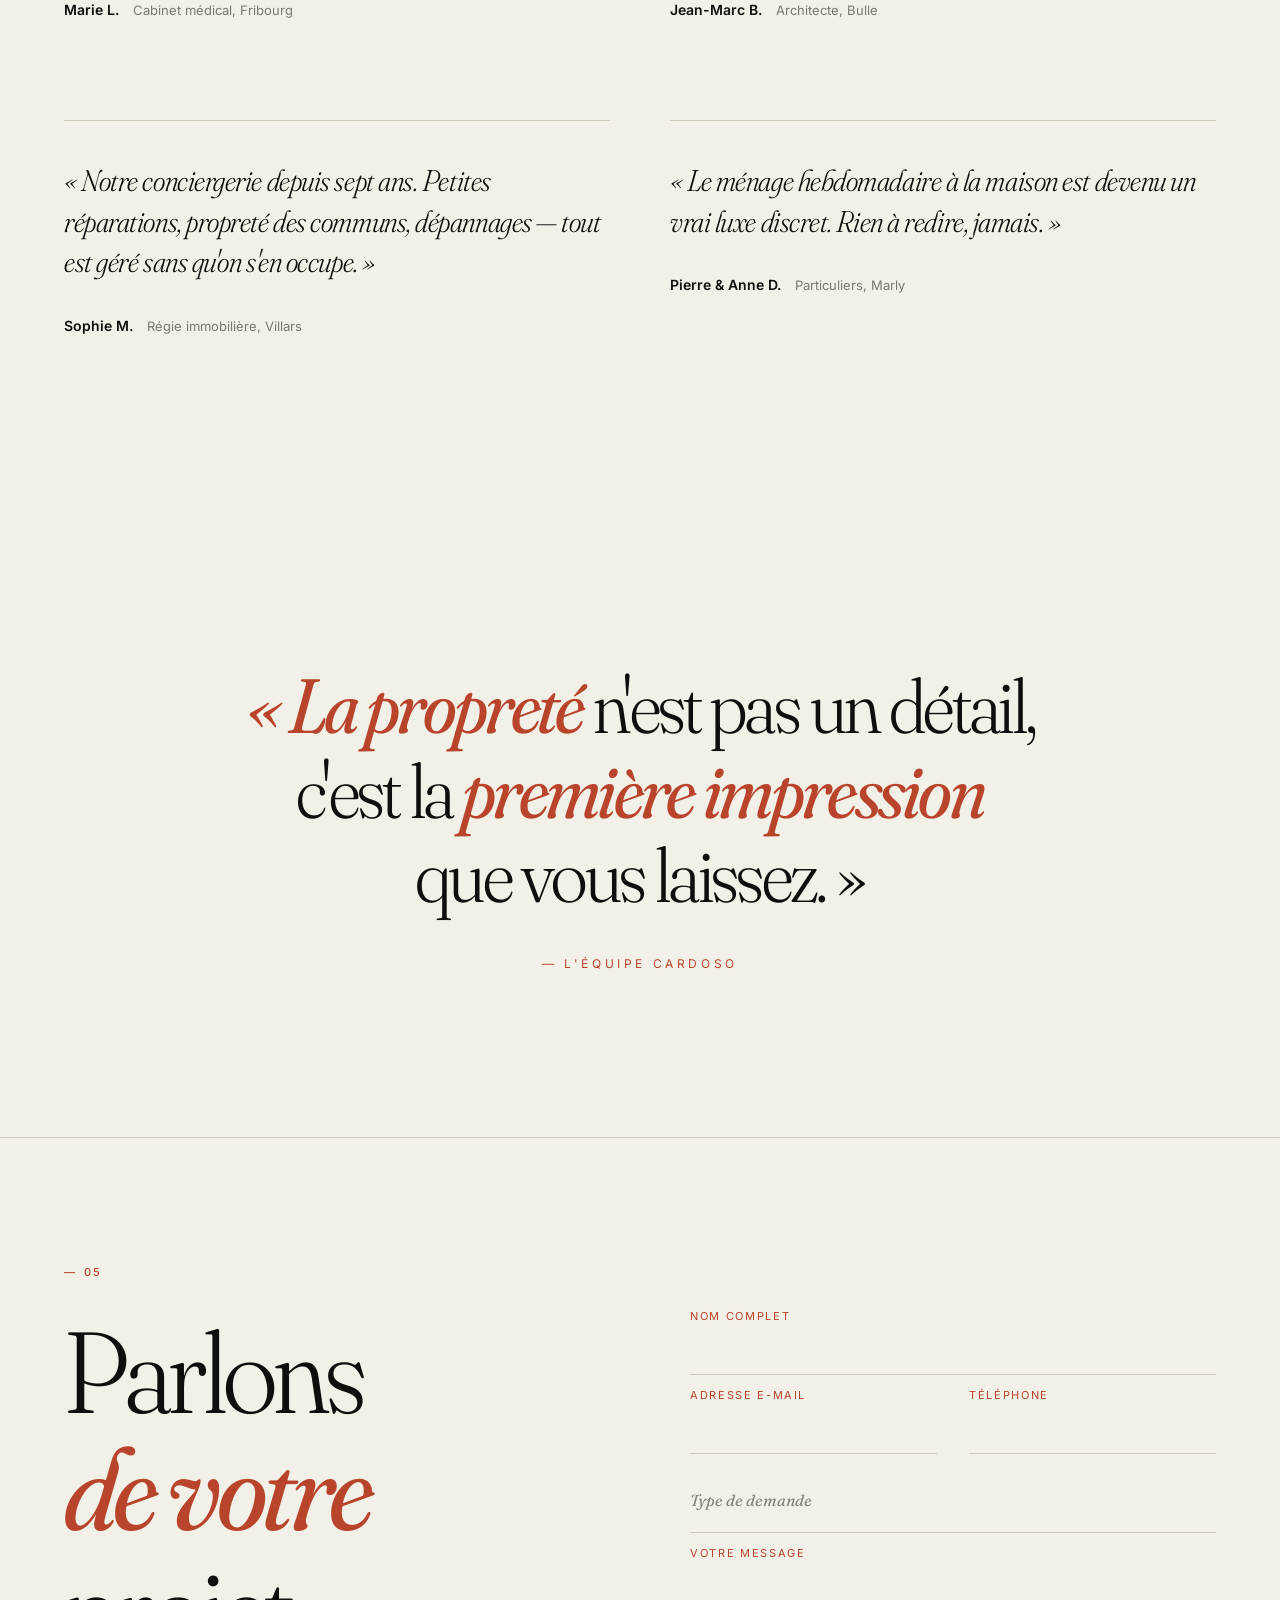
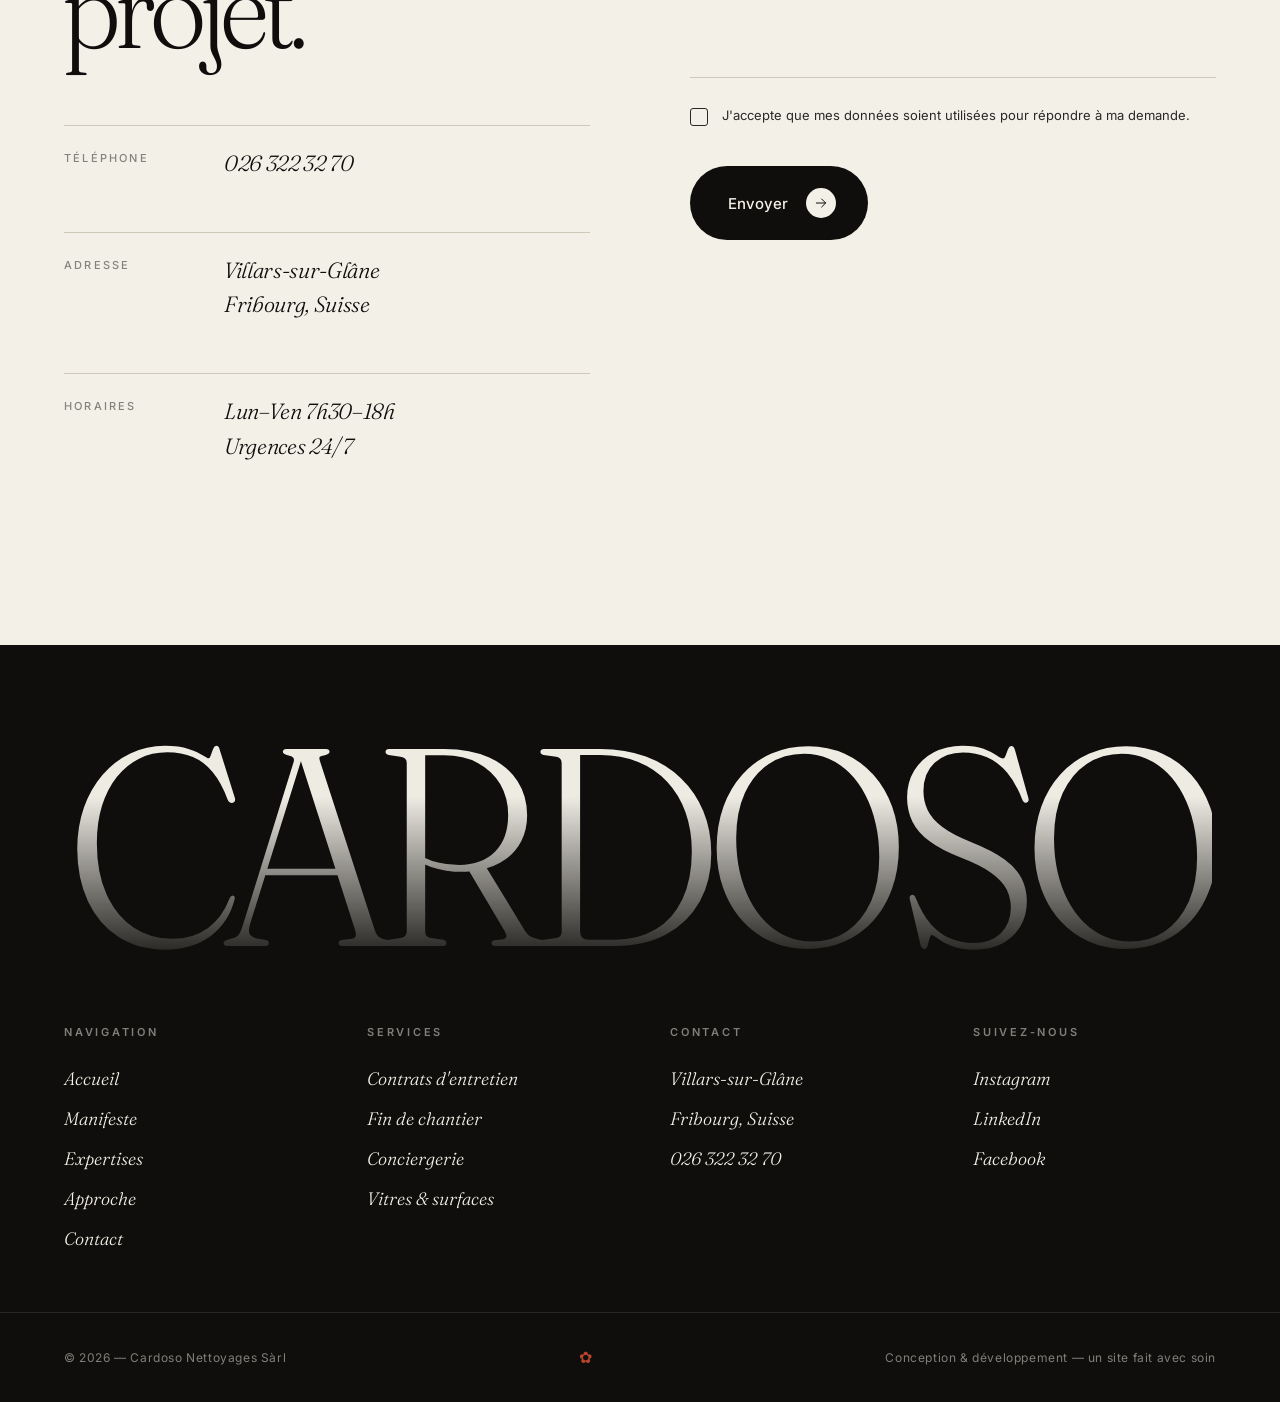
==== commit 4fbd19b2: "Image hero, loader animé, SEO complet Hero : - Nouvelle image fournie par le client (photo-160371272" ====
--- a/index.html
+++ b/index.html
@@ -3,18 +3,166 @@
 <head>
     <meta charset="UTF-8">
     <meta name="viewport" content="width=device-width, initial-scale=1.0">
-    <meta name="description" content="Cardoso Nettoyages Sàrl — Entretien intérieur et extérieur de référence à Fribourg. 18 ans d'expertise, rigueur, professionnalisme et discrétion.">
+
+    <!-- =========================================================
+         SEO PRIMAIRE
+    ========================================================= -->
+    <title>Cardoso Nettoyages — Entreprise de nettoyage à Fribourg</title>
+    <meta name="description" content="Entreprise de nettoyage à Fribourg depuis 2008. Contrats d'entretien, fin de chantier, conciergerie pour bureaux, régies et particuliers en Suisse romande. Devis gratuit.">
+    <meta name="keywords" content="nettoyage Fribourg, entreprise nettoyage Villars-sur-Glâne, contrat entretien Fribourg, nettoyage fin de chantier, conciergerie immobilière Fribourg, nettoyage vitres, ménage à domicile, nettoyage bureaux Suisse romande">
+    <meta name="author" content="Cardoso Nettoyages Sàrl">
+    <meta name="robots" content="index, follow, max-image-preview:large, max-snippet:-1">
+    <meta name="language" content="French">
+    <link rel="canonical" href="https://www.cardoso-nettoyages.ch/">
+
+    <!-- =========================================================
+         SEO LOCAL — géolocalisation Fribourg
+    ========================================================= -->
+    <meta name="geo.region" content="CH-FR">
+    <meta name="geo.placename" content="Villars-sur-Glâne, Fribourg">
+    <meta name="geo.position" content="46.7867;7.1356">
+    <meta name="ICBM" content="46.7867, 7.1356">
+
+    <!-- =========================================================
+         OPEN GRAPH (Facebook, LinkedIn, WhatsApp)
+    ========================================================= -->
+    <meta property="og:type" content="website">
+    <meta property="og:url" content="https://www.cardoso-nettoyages.ch/">
+    <meta property="og:title" content="Cardoso Nettoyages — Entreprise de nettoyage à Fribourg">
+    <meta property="og:description" content="Entretien intérieur et extérieur de référence à Fribourg. 18 ans d'expertise au service des bureaux, régies et particuliers de Suisse romande.">
+    <meta property="og:image" content="https://images.unsplash.com/photo-1603712725038-e9334ae8f39f?auto=format&fit=crop&w=1200&h=630&q=80">
+    <meta property="og:image:width" content="1200">
+    <meta property="og:image:height" content="630">
+    <meta property="og:image:alt" content="Cardoso Nettoyages — entreprise de nettoyage professionnelle à Fribourg">
+    <meta property="og:locale" content="fr_CH">
+    <meta property="og:site_name" content="Cardoso Nettoyages Sàrl">
+
+    <!-- =========================================================
+         TWITTER CARD
+    ========================================================= -->
+    <meta name="twitter:card" content="summary_large_image">
+    <meta name="twitter:url" content="https://www.cardoso-nettoyages.ch/">
+    <meta name="twitter:title" content="Cardoso Nettoyages — Entreprise de nettoyage à Fribourg">
+    <meta name="twitter:description" content="Entretien intérieur et extérieur de référence à Fribourg. 18 ans d'expertise.">
+    <meta name="twitter:image" content="https://images.unsplash.com/photo-1603712725038-e9334ae8f39f?auto=format&fit=crop&w=1200&h=630&q=80">
+
+    <!-- =========================================================
+         FAVICON & APPARENCE
+    ========================================================= -->
+    <link rel="icon" type="image/svg+xml" href="data:image/svg+xml,%3Csvg xmlns='http://www.w3.org/2000/svg' viewBox='0 0 100 100'%3E%3Ccircle cx='50' cy='50' r='48' fill='%23b8442c'/%3E%3Ctext x='50' y='72' font-family='Georgia,serif' font-size='66' font-style='italic' fill='white' text-anchor='middle'%3EC%3C/text%3E%3C/svg%3E">
     <meta name="theme-color" content="#f3f0e8">
-    <title>Cardoso Nettoyages — Entretien d'exception à Fribourg</title>
-
+    <meta name="apple-mobile-web-app-status-bar-style" content="default">
+
+    <!-- =========================================================
+         PERFORMANCE — preconnect & dns-prefetch
+    ========================================================= -->
     <link rel="preconnect" href="https://fonts.googleapis.com">
     <link rel="preconnect" href="https://fonts.gstatic.com" crossorigin>
+    <link rel="dns-prefetch" href="https://images.unsplash.com">
+    <link rel="dns-prefetch" href="https://cdnjs.cloudflare.com">
+    <link rel="preload" as="image" href="https://images.unsplash.com/photo-1603712725038-e9334ae8f39f?auto=format&fit=crop&w=2400&q=80">
+
     <link href="https://fonts.googleapis.com/css2?family=Fraunces:opsz,wght,SOFT,WONK@9..144,300..900,0..100,0..1&family=Inter:wght@300;400;500;600&display=swap" rel="stylesheet">
-
     <link rel="stylesheet" href="assets/css/style.css">
 
     <script src="https://cdnjs.cloudflare.com/ajax/libs/gsap/3.12.5/gsap.min.js" defer></script>
     <script src="https://cdnjs.cloudflare.com/ajax/libs/gsap/3.12.5/ScrollTrigger.min.js" defer></script>
+
+    <!-- =========================================================
+         DONNÉES STRUCTURÉES — Schema.org JSON-LD
+         Améliore le SEO local + rich results Google
+    ========================================================= -->
+    <script type="application/ld+json">
+    {
+      "@context": "https://schema.org",
+      "@graph": [
+        {
+          "@type": "WebSite",
+          "@id": "https://www.cardoso-nettoyages.ch/#website",
+          "url": "https://www.cardoso-nettoyages.ch/",
+          "name": "Cardoso Nettoyages",
+          "inLanguage": "fr-CH"
+        },
+        {
+          "@type": "CleaningService",
+          "@id": "https://www.cardoso-nettoyages.ch/#business",
+          "name": "Cardoso Nettoyages Sàrl",
+          "alternateName": "Cardoso",
+          "description": "Entreprise de nettoyage professionnelle à Fribourg, spécialisée dans l'entretien de bureaux, le nettoyage de fin de chantier et la conciergerie immobilière.",
+          "image": "https://images.unsplash.com/photo-1603712725038-e9334ae8f39f?auto=format&fit=crop&w=1200&q=80",
+          "url": "https://www.cardoso-nettoyages.ch/",
+          "telephone": "+41263223270",
+          "priceRange": "$$",
+          "currenciesAccepted": "CHF",
+          "paymentAccepted": "Cash, Invoice, Bank Transfer",
+          "address": {
+            "@type": "PostalAddress",
+            "addressLocality": "Villars-sur-Glâne",
+            "addressRegion": "Fribourg",
+            "postalCode": "1752",
+            "addressCountry": "CH"
+          },
+          "geo": {
+            "@type": "GeoCoordinates",
+            "latitude": 46.7867,
+            "longitude": 7.1356
+          },
+          "openingHoursSpecification": [
+            {
+              "@type": "OpeningHoursSpecification",
+              "dayOfWeek": ["Monday", "Tuesday", "Wednesday", "Thursday", "Friday"],
+              "opens": "07:30",
+              "closes": "18:00"
+            }
+          ],
+          "areaServed": [
+            { "@type": "City", "name": "Fribourg" },
+            { "@type": "City", "name": "Villars-sur-Glâne" },
+            { "@type": "City", "name": "Bulle" },
+            { "@type": "City", "name": "Marly" },
+            { "@type": "City", "name": "Givisiez" },
+            { "@type": "AdministrativeArea", "name": "Canton de Fribourg" }
+          ],
+          "foundingDate": "2008",
+          "slogan": "L'entretien intérieur et extérieur de référence à Fribourg.",
+          "knowsLanguage": ["fr", "de", "pt"],
+          "hasOfferCatalog": {
+            "@type": "OfferCatalog",
+            "name": "Services de nettoyage",
+            "itemListElement": [
+              {
+                "@type": "Offer",
+                "itemOffered": {
+                  "@type": "Service",
+                  "name": "Contrats d'entretien",
+                  "description": "Prestations permanentes ou périodiques pour bureaux, commerces, domicile et vitres.",
+                  "url": "https://www.cardoso-nettoyages.ch/services/contrats-entretien.html"
+                }
+              },
+              {
+                "@type": "Offer",
+                "itemOffered": {
+                  "@type": "Service",
+                  "name": "Fin de chantier & déménagement",
+                  "description": "Nettoyage de fin de chantier, après rénovation, états des lieux entrants et sortants.",
+                  "url": "https://www.cardoso-nettoyages.ch/services/fin-de-chantier.html"
+                }
+              },
+              {
+                "@type": "Offer",
+                "itemOffered": {
+                  "@type": "Service",
+                  "name": "Service de conciergerie",
+                  "description": "Conciergerie d'immeubles pour régies, propriétaires et copropriétés. Petites réparations et dépannage.",
+                  "url": "https://www.cardoso-nettoyages.ch/services/conciergerie.html"
+                }
+              }
+            ]
+          }
+        }
+      ]
+    }
+    </script>
 </head>
 <body>
 
@@ -26,13 +174,19 @@
     </div>
 
     <!-- =====================================================
-         LOADER — éditorial
+         LOADER — grande marque en rouge, animation de chargement
     ===================================================== -->
     <div class="loader" id="loader">
         <div class="loader-inner">
-            <span class="loader-count" id="loaderCount">00</span>
-            <div class="loader-line"><div class="loader-fill"></div></div>
-            <span class="loader-brand">Cardoso&nbsp;Nettoyages</span>
+            <div class="loader-brand" id="loaderBrand" aria-label="Cardoso Nettoyages">
+                <span class="brand-line">Cardoso</span>
+                <span class="brand-line">Nettoyages</span>
+            </div>
+            <div class="loader-meta">
+                <span class="loader-count" id="loaderCount">00</span>
+                <div class="loader-line"><div class="loader-fill"></div></div>
+                <span class="loader-percent">100</span>
+            </div>
         </div>
     </div>
 
@@ -70,7 +224,7 @@
     <header class="hero" id="accueil">
         <!-- Image / vidéo de fond -->
         <div class="hero-media">
-            <img src="https://images.unsplash.com/photo-1527515637462-cff94eecc1ac?auto=format&fit=crop&w=2400&q=80" alt="Geste de nettoyage professionnel" class="hero-img">
+            <img src="https://images.unsplash.com/photo-1603712725038-e9334ae8f39f?auto=format&fit=crop&w=2400&q=80" alt="Cardoso Nettoyages — entretien professionnel à Fribourg" class="hero-img">
             <div class="hero-tint"></div>
         </div>
 
--- a/assets/css/style.css
+++ b/assets/css/style.css
@@ -125,7 +125,7 @@
 }
 
 /* =====================================================
-   3. LOADER
+   3. LOADER — grande marque en rouge avec animation
 ===================================================== */
 .loader {
     position: fixed;
@@ -134,50 +134,129 @@
     z-index: 10000;
     display: grid;
     place-items: center;
-    transition: opacity .9s var(--ease), visibility .9s var(--ease);
+    transition: opacity 1s var(--ease), visibility 1s var(--ease);
 }
 
 .loader.hidden { opacity: 0; visibility: hidden; }
 
 .loader-inner {
-    width: min(80%, 480px);
+    width: min(90%, 1200px);
     display: flex;
     flex-direction: column;
     align-items: center;
+    gap: 70px;
+    color: var(--cream);
+}
+
+/* Marque géante en rouge */
+.loader-brand {
+    font-family: var(--serif);
+    font-size: clamp(64px, 14vw, 200px);
+    font-weight: 300;
+    font-style: italic;
+    line-height: .92;
+    letter-spacing: -.04em;
+    text-align: center;
+    color: var(--rust);
+    font-variation-settings: 'opsz' 144, 'SOFT' 50, 'WONK' 1;
+    position: relative;
+}
+
+.brand-line {
+    display: block;
+    overflow: hidden;
+    padding: .06em 0;
+    position: relative;
+}
+
+/* Effet de loading — sweep lumineux sur les lettres */
+.brand-line::after {
+    content: '';
+    position: absolute;
+    top: 0;
+    left: -50%;
+    width: 50%;
+    height: 100%;
+    background: linear-gradient(
+        100deg,
+        transparent 0%,
+        rgba(255, 200, 180, 0) 35%,
+        rgba(255, 200, 180, .65) 50%,
+        rgba(255, 200, 180, 0) 65%,
+        transparent 100%
+    );
+    mix-blend-mode: screen;
+    pointer-events: none;
+    animation: brandSweep 2.2s cubic-bezier(.4, 0, .2, 1) 1.2s infinite;
+    will-change: transform;
+}
+
+.brand-line:nth-child(2)::after {
+    animation-delay: 1.4s;
+}
+
+@keyframes brandSweep {
+    0%   { transform: translateX(-30%); }
+    100% { transform: translateX(420%); }
+}
+
+/* Lettres individuelles — montée séquentielle */
+.brand-letter {
+    display: inline-block;
+    transform: translateY(110%);
+    will-change: transform;
+    animation: letterRise 1s cubic-bezier(.16, 1, .3, 1) forwards;
+}
+
+@keyframes letterRise {
+    to { transform: translateY(0); }
+}
+
+/* Métadonnée du chargement (compteur + barre) */
+.loader-meta {
+    display: flex;
+    align-items: center;
     gap: 20px;
-    color: var(--cream);
+    width: min(80%, 380px);
+    font-family: var(--sans);
+    font-size: 12px;
+    font-weight: 500;
+    letter-spacing: .25em;
+    text-transform: uppercase;
+    color: rgba(243, 240, 232, .55);
+    opacity: 0;
+    animation: fadeIn .8s var(--ease-out) 1.6s forwards;
+}
+
+@keyframes fadeIn {
+    to { opacity: 1; }
 }
 
 .loader-count {
-    font-family: var(--serif);
-    font-size: clamp(60px, 12vw, 120px);
-    font-weight: 300;
-    font-style: italic;
-    line-height: 1;
-    letter-spacing: -.04em;
+    flex-shrink: 0;
+    font-variant-numeric: tabular-nums;
+    color: var(--cream);
+}
+
+.loader-percent {
+    flex-shrink: 0;
+    opacity: .35;
+    font-variant-numeric: tabular-nums;
 }
 
 .loader-line {
-    width: 100%;
+    flex: 1;
     height: 1px;
-    background: rgba(243,240,232,.15);
+    background: rgba(243, 240, 232, .12);
     overflow: hidden;
 }
 
 .loader-fill {
     height: 100%;
     width: 0;
-    background: var(--cream);
+    background: var(--rust);
     transition: width .1s linear;
-}
-
-.loader-brand {
-    font-family: var(--sans);
-    font-size: 11px;
-    font-weight: 500;
-    letter-spacing: .35em;
-    text-transform: uppercase;
-    opacity: .6;
+    box-shadow: 0 0 12px rgba(184, 68, 44, .5);
 }
 
 /* =====================================================
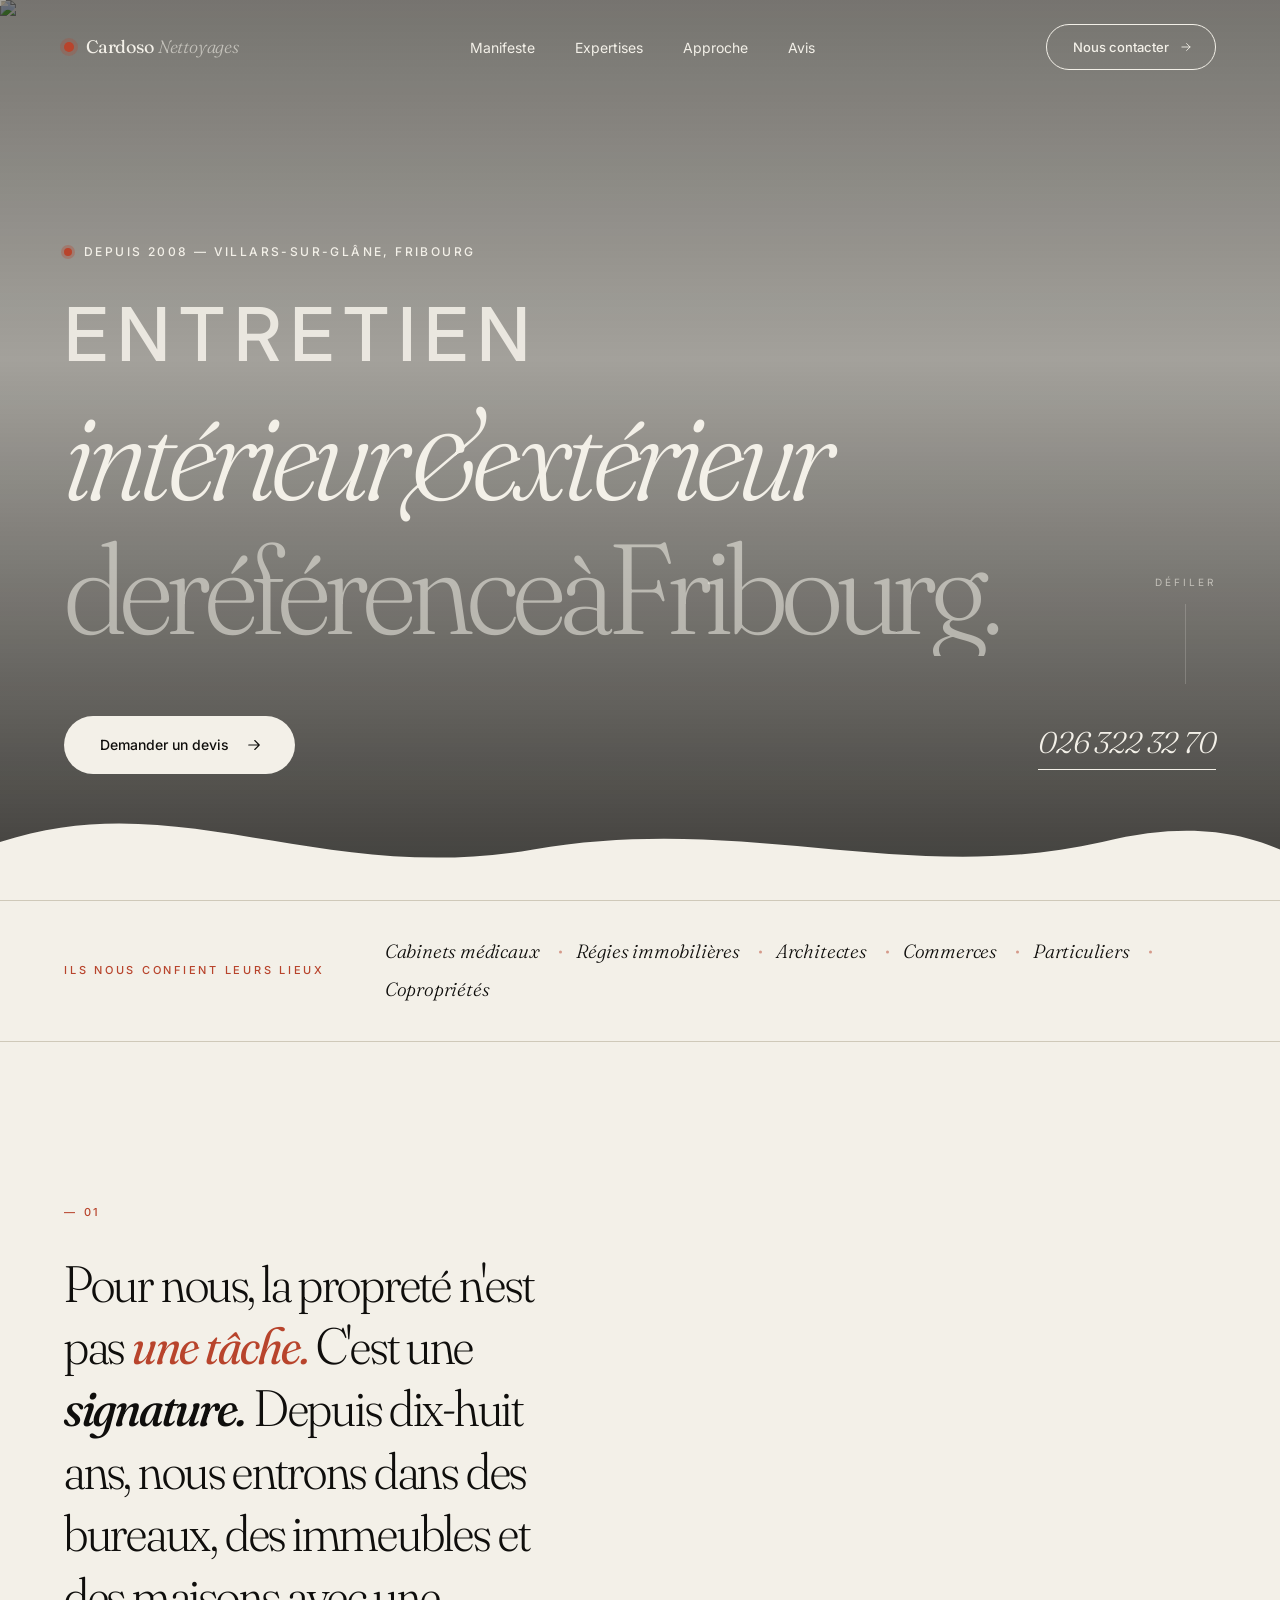
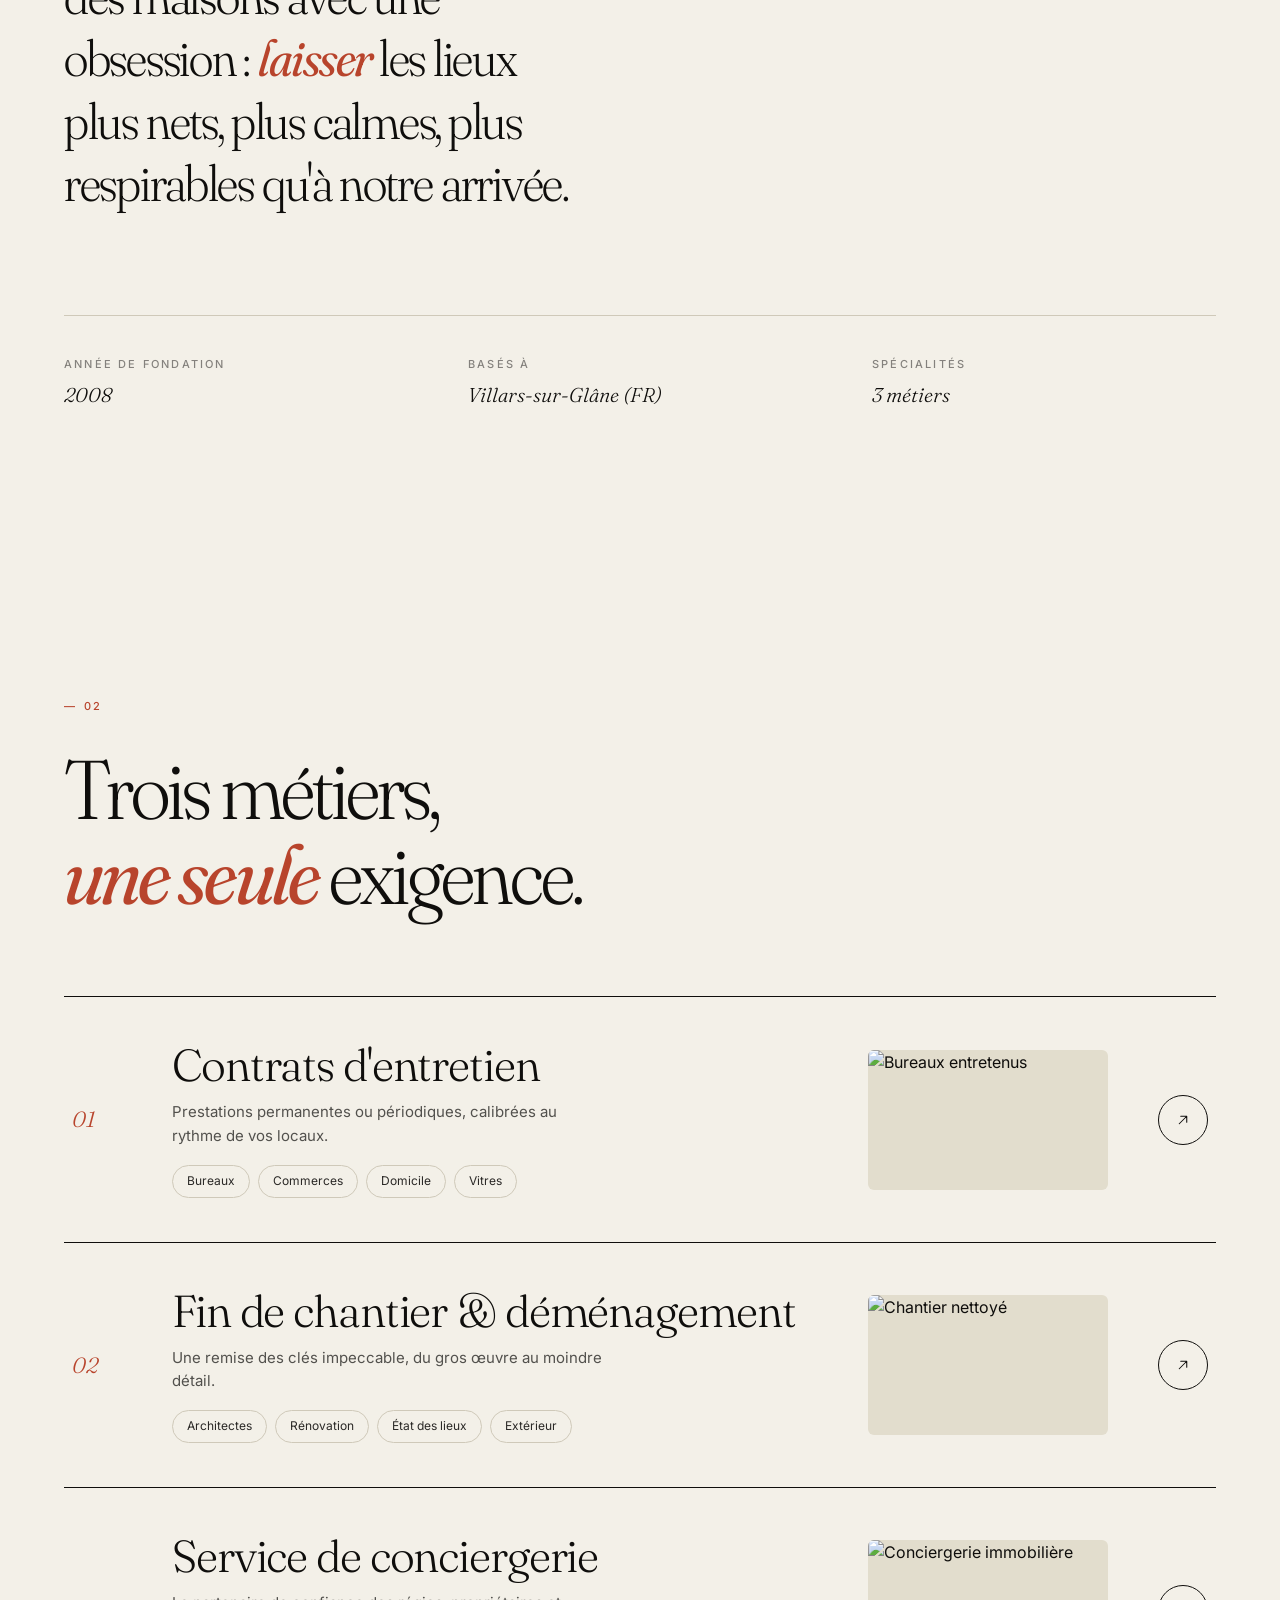
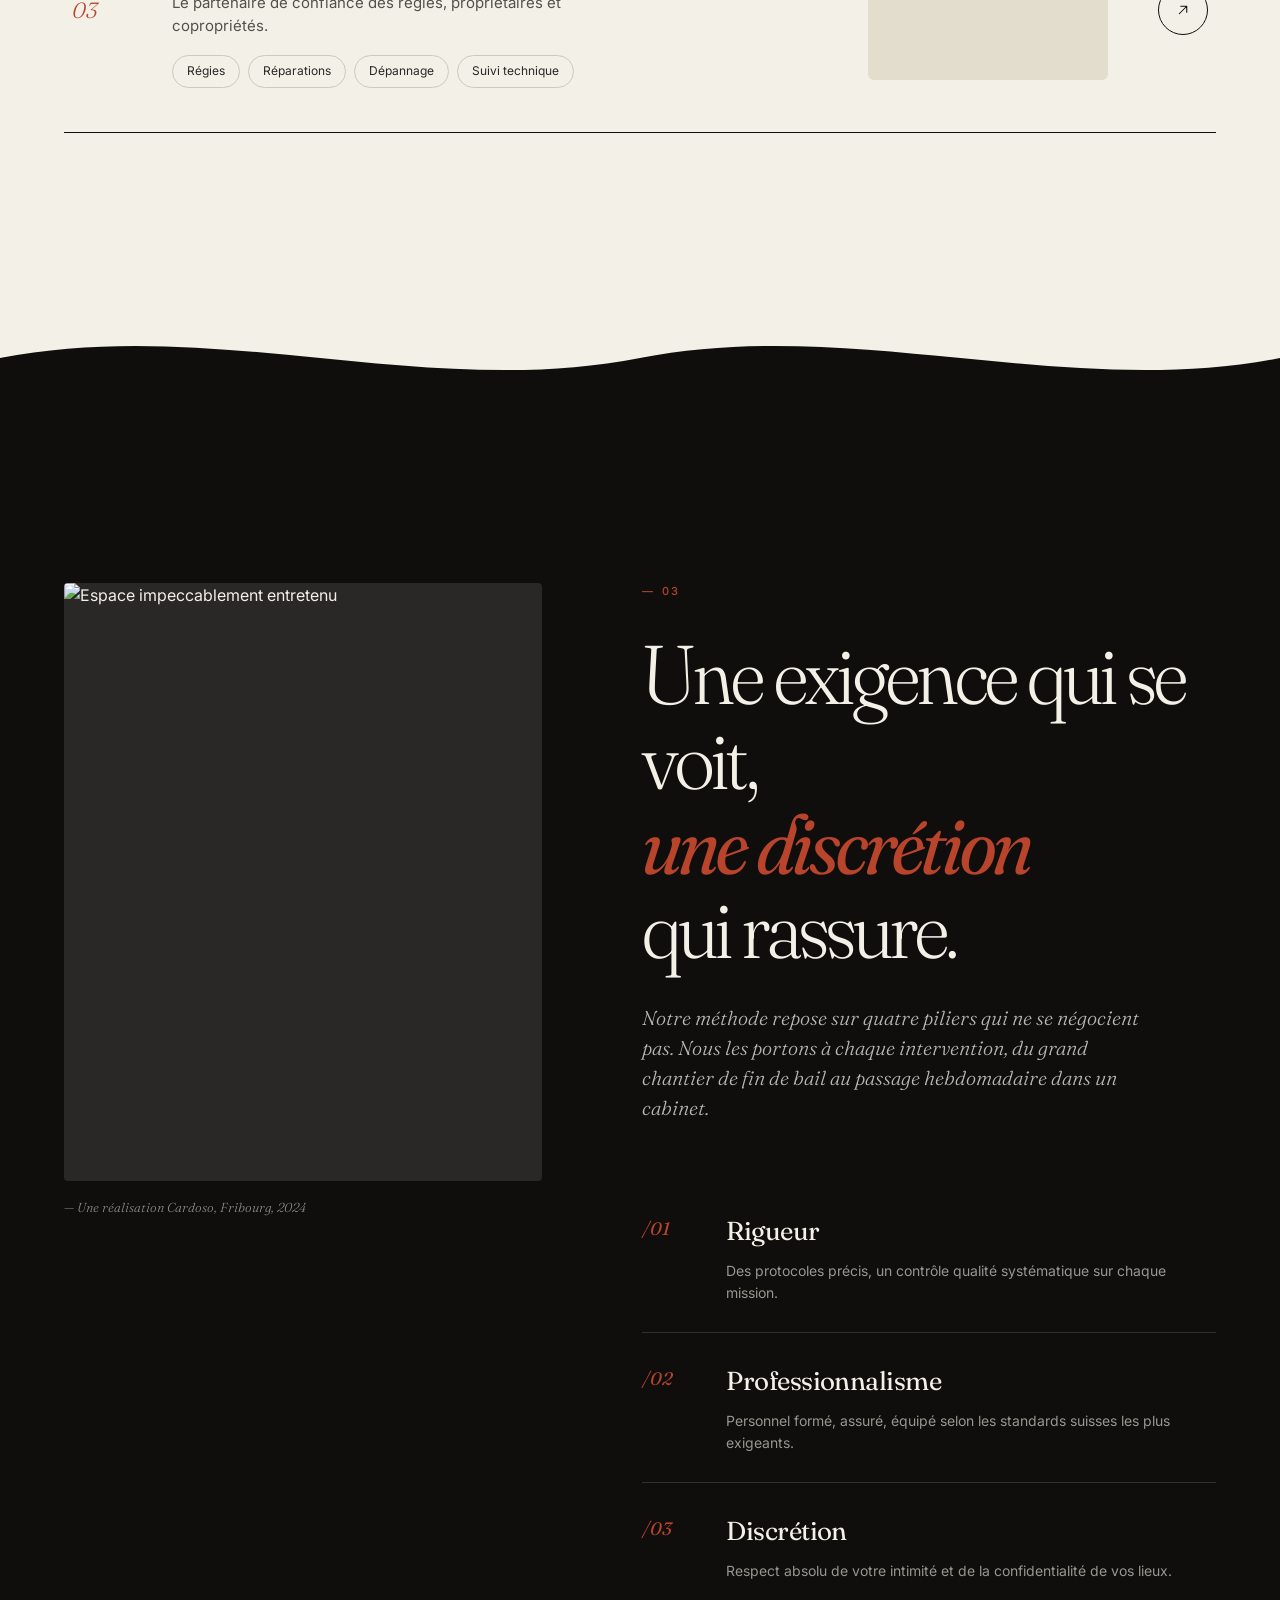
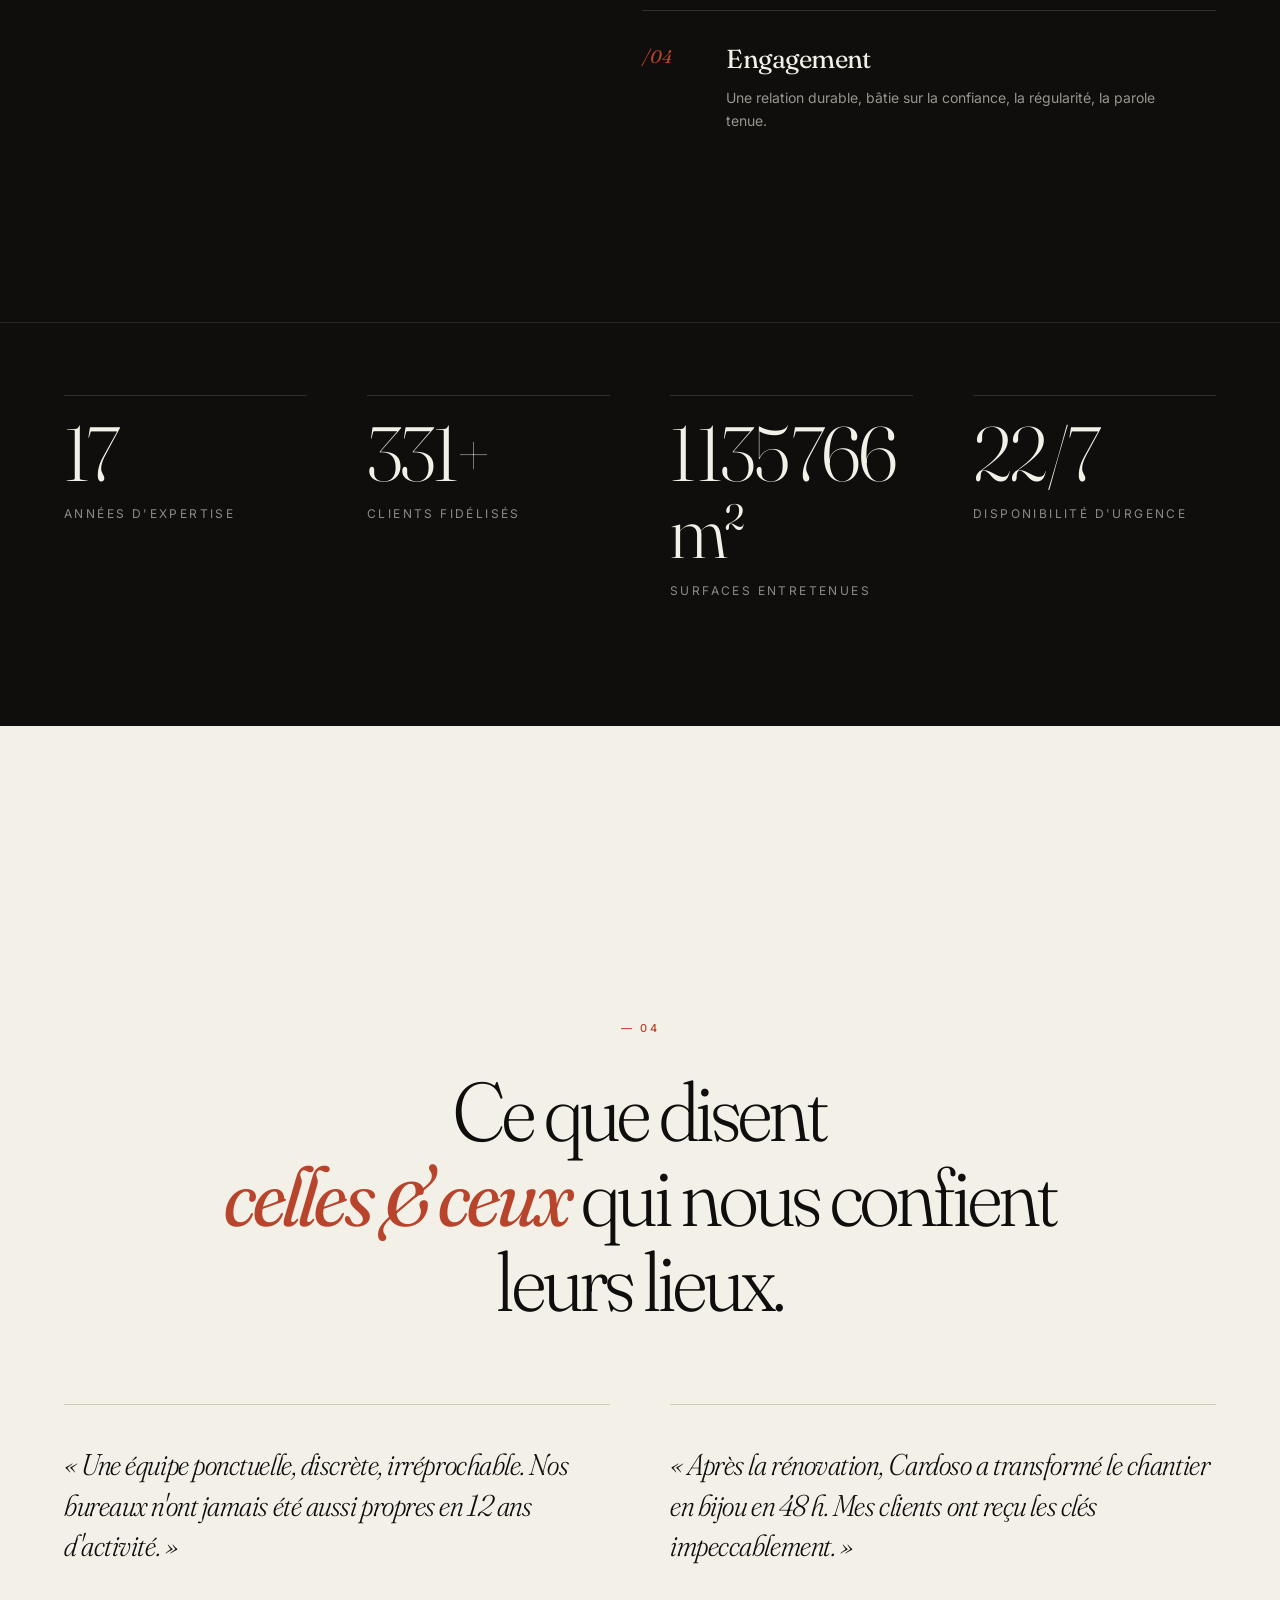
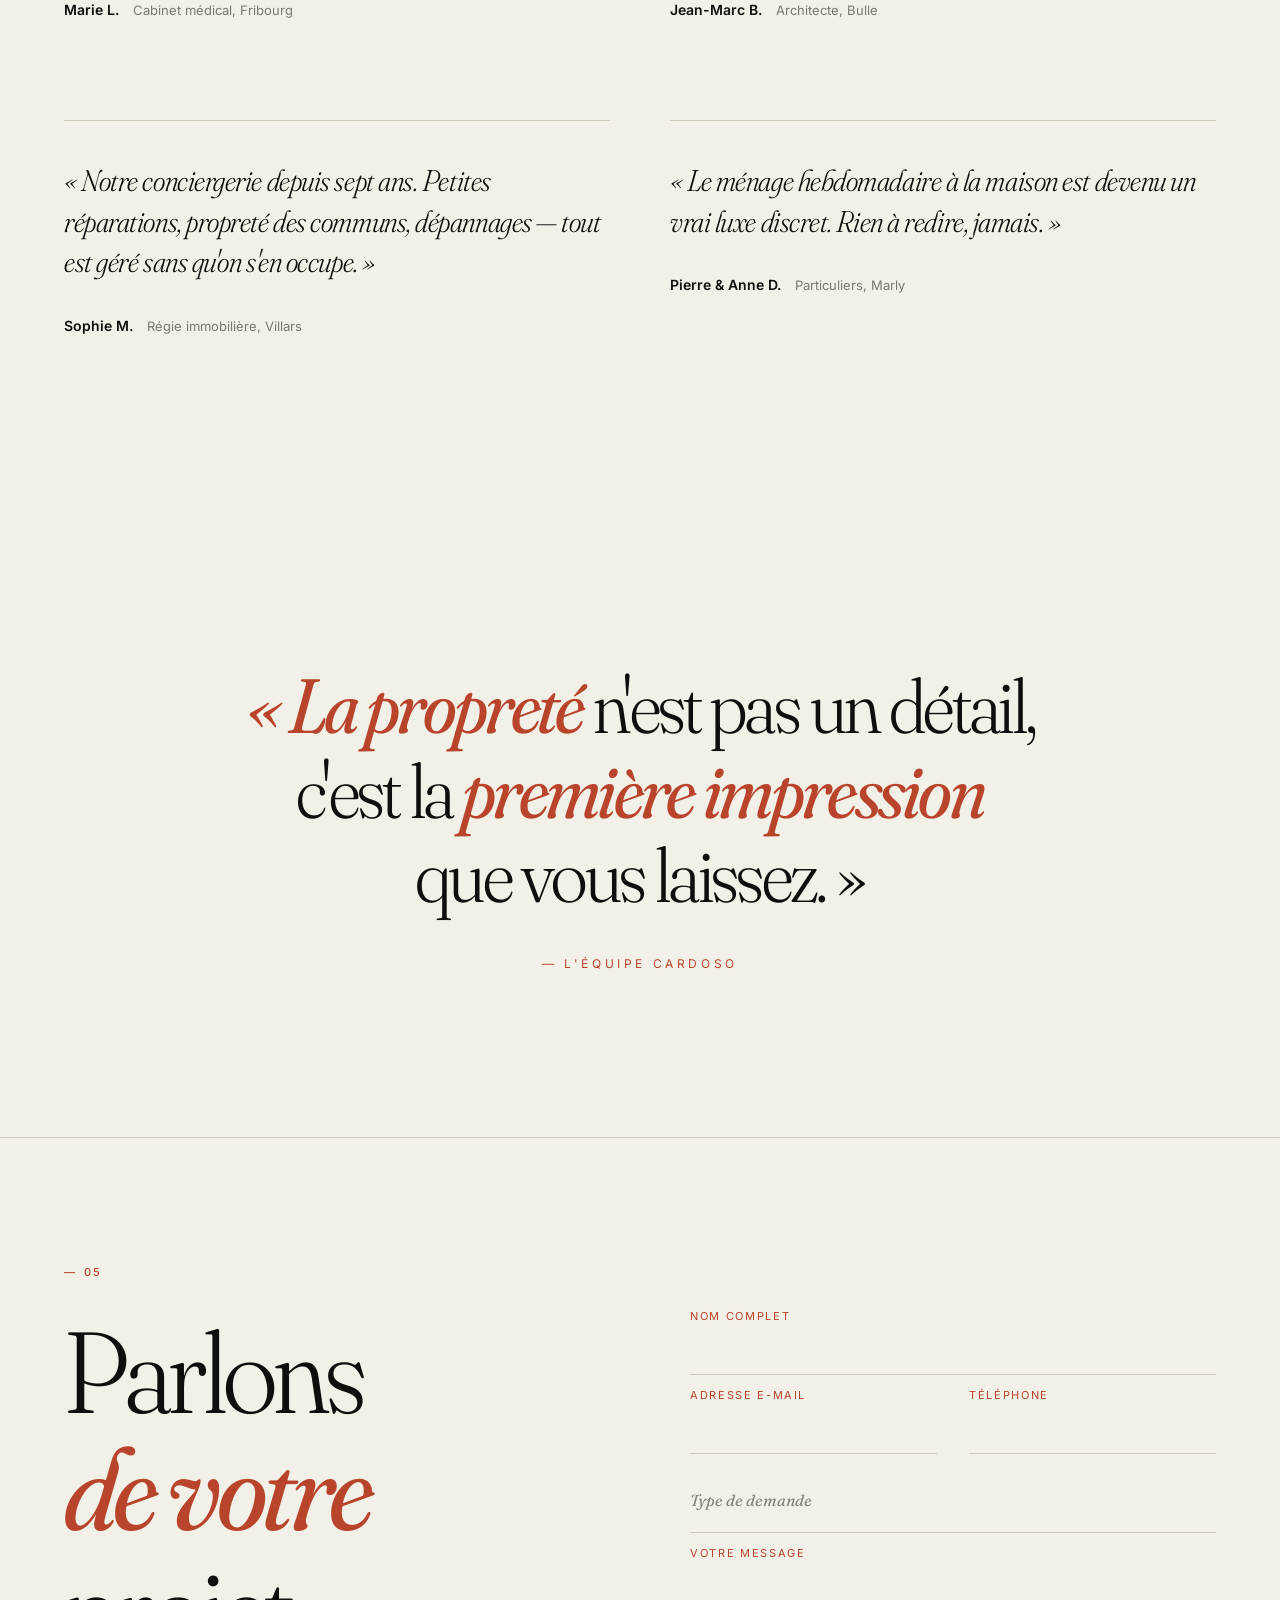
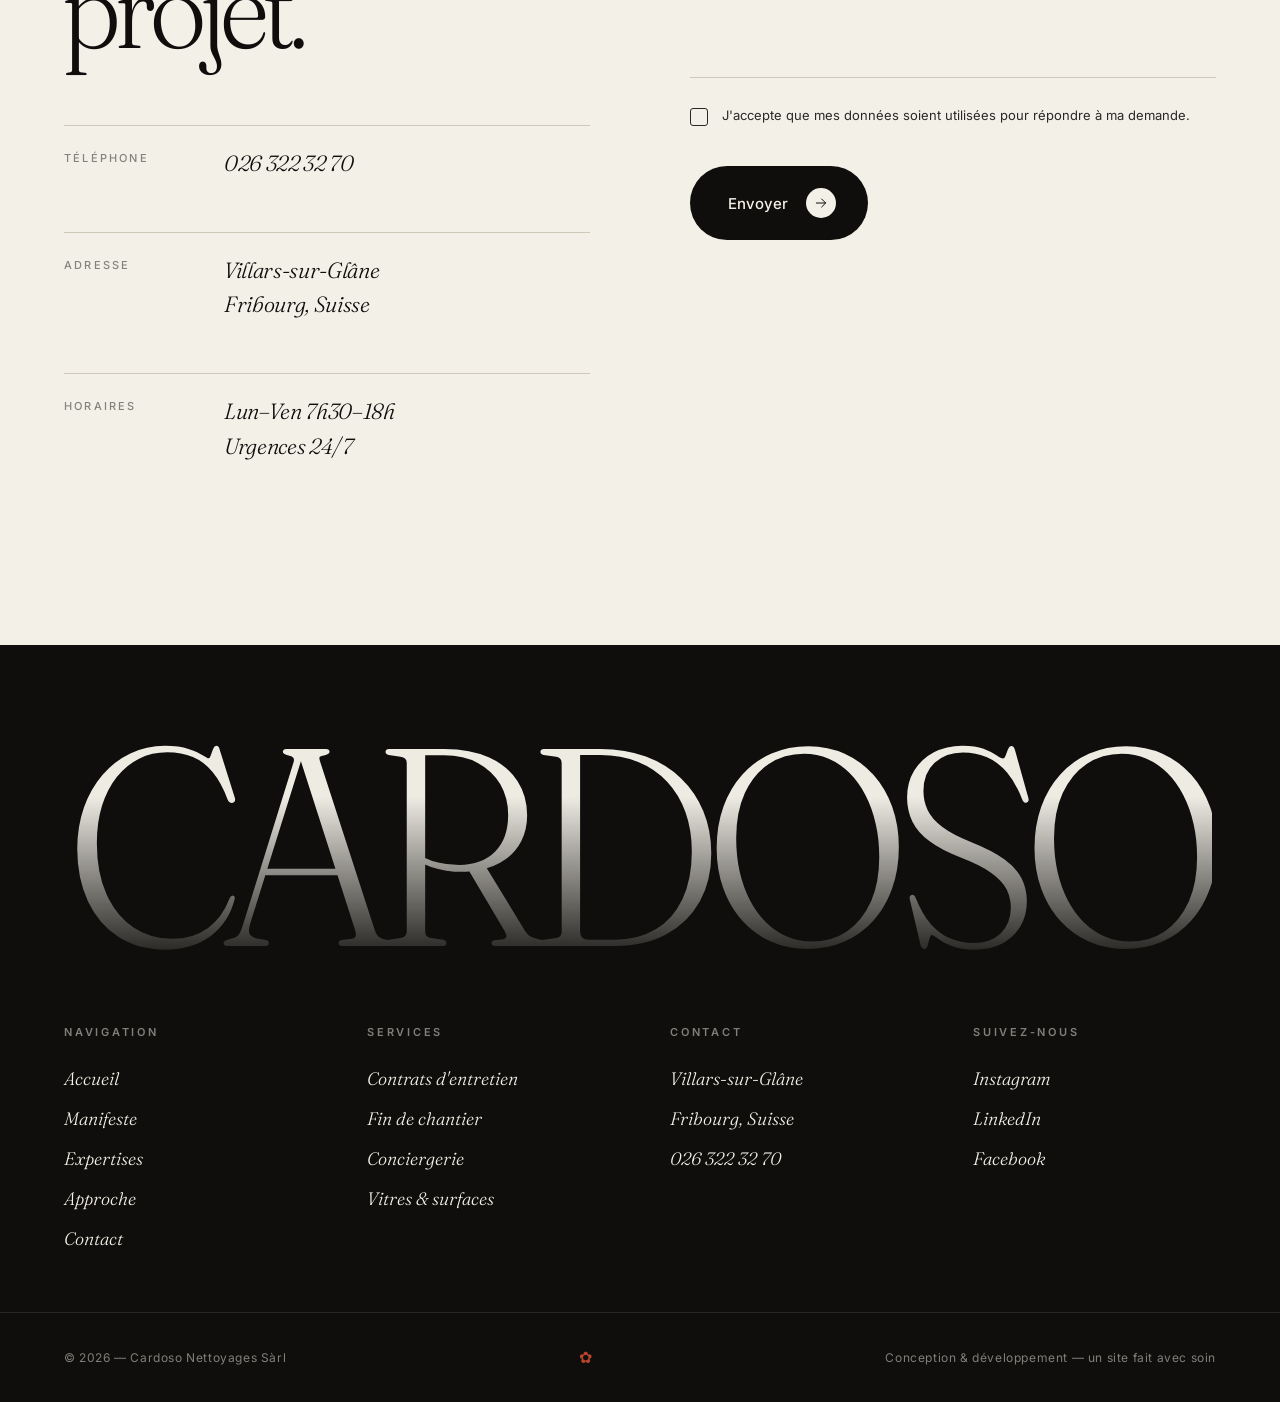
==== commit 65dc5352: "Refonte loader v3 — design moderne, composition éditoriale Nouveau parti pris : moins est plus. On a" ====
--- a/index.html
+++ b/index.html
@@ -174,20 +174,34 @@
     </div>
 
     <!-- =====================================================
-         LOADER — grande marque en rouge, animation de chargement
+         LOADER — composition éditoriale moderne
     ===================================================== -->
     <div class="loader" id="loader">
-        <div class="loader-inner">
-            <div class="loader-brand" id="loaderBrand" aria-label="Cardoso Nettoyages">
-                <span class="brand-line">Cardoso</span>
-                <span class="brand-line">Nettoyages</span>
-            </div>
-            <div class="loader-meta">
-                <span class="loader-count" id="loaderCount">00</span>
-                <div class="loader-line"><div class="loader-fill"></div></div>
-                <span class="loader-percent">100</span>
-            </div>
-        </div>
+        <!-- Labels en coin (style mise en page éditoriale) -->
+        <span class="loader-corner top-left">
+            <span class="corner-mark">●</span>
+            <span>Cardoso Nettoyages Sàrl</span>
+        </span>
+        <span class="loader-corner top-right">Villars-sur-Glâne ⟶ Fribourg, CH</span>
+
+        <!-- Brand au centre, géant, upright -->
+        <div class="loader-stage" aria-label="Cardoso Nettoyages">
+            <h1 class="loader-brand">
+                <span class="brand-line"><span class="brand-mask">Cardoso</span></span>
+                <span class="brand-line"><span class="brand-mask">Nettoyages</span></span>
+            </h1>
+            <span class="loader-tag">Est. 2008</span>
+        </div>
+
+        <!-- Barre de progression discrète en bas -->
+        <div class="loader-progress">
+            <span class="loader-count" id="loaderCount">00</span>
+            <div class="loader-bar"><div class="loader-fill"></div></div>
+            <span class="loader-label">Loading</span>
+        </div>
+
+        <!-- Coin bas-droit : numéro de version / marqueur design -->
+        <span class="loader-corner bottom-right">01 / 24</span>
     </div>
 
     <!-- =====================================================
--- a/assets/css/style.css
+++ b/assets/css/style.css
@@ -125,138 +125,218 @@
 }
 
 /* =====================================================
-   3. LOADER — grande marque en rouge avec animation
+   3. LOADER — composition éditoriale moderne
 ===================================================== */
 .loader {
     position: fixed;
     inset: 0;
-    background: var(--ink);
+    background: #08070a;
     z-index: 10000;
-    display: grid;
-    place-items: center;
-    transition: opacity 1s var(--ease), visibility 1s var(--ease);
-}
-
-.loader.hidden { opacity: 0; visibility: hidden; }
-
-.loader-inner {
-    width: min(90%, 1200px);
-    display: flex;
-    flex-direction: column;
+    overflow: hidden;
+    color: var(--cream);
+    transition: opacity 1s var(--ease-out), transform 1s var(--ease-out), visibility 1s var(--ease-out);
+}
+
+.loader.hidden {
+    opacity: 0;
+    transform: translateY(-4vh);
+    visibility: hidden;
+    pointer-events: none;
+}
+
+/* Léger grain pour la texture moderne */
+.loader::before {
+    content: '';
+    position: absolute;
+    inset: 0;
+    background:
+        radial-gradient(circle at 80% 20%, rgba(184,68,44,.08), transparent 40%),
+        radial-gradient(circle at 20% 80%, rgba(243,240,232,.04), transparent 50%);
+    pointer-events: none;
+}
+
+/* Coins éditoriaux */
+.loader-corner {
+    position: absolute;
+    font-family: var(--sans);
+    font-size: 11px;
+    font-weight: 500;
+    letter-spacing: .25em;
+    text-transform: uppercase;
+    color: rgba(243, 240, 232, .55);
+    display: inline-flex;
     align-items: center;
-    gap: 70px;
-    color: var(--cream);
-}
-
-/* Marque géante en rouge */
+    gap: 10px;
+    opacity: 0;
+    animation: cornerFade .9s var(--ease-out) .8s forwards;
+    z-index: 2;
+}
+
+.loader-corner.top-left    { top: 32px; left: 32px; }
+.loader-corner.top-right   { top: 32px; right: 32px; }
+.loader-corner.bottom-right{ bottom: 28px; right: 32px; opacity: 0; animation-delay: 1.1s; }
+
+.corner-mark {
+    width: 7px;
+    height: 7px;
+    border-radius: 50%;
+    background: var(--rust);
+    box-shadow: 0 0 0 3px rgba(184, 68, 44, .25);
+    animation: cornerPulse 1.8s ease-in-out infinite;
+}
+
+@keyframes cornerPulse {
+    50% { box-shadow: 0 0 0 6px rgba(184, 68, 44, .08); }
+}
+
+@keyframes cornerFade {
+    to { opacity: 1; }
+}
+
+/* Scène centrale */
+.loader-stage {
+    position: absolute;
+    top: 50%;
+    left: 50%;
+    transform: translate(-50%, -50%);
+    width: 92%;
+    text-align: center;
+    z-index: 1;
+}
+
 .loader-brand {
     font-family: var(--serif);
-    font-size: clamp(64px, 14vw, 200px);
-    font-weight: 300;
-    font-style: italic;
-    line-height: .92;
-    letter-spacing: -.04em;
-    text-align: center;
+    font-size: clamp(58px, 12.5vw, 200px);
+    font-weight: 500;
+    font-style: normal;
+    line-height: .9;
+    letter-spacing: -.045em;
     color: var(--rust);
-    font-variation-settings: 'opsz' 144, 'SOFT' 50, 'WONK' 1;
-    position: relative;
+    margin: 0;
+    font-variation-settings: 'opsz' 144, 'SOFT' 30;
 }
 
 .brand-line {
     display: block;
     overflow: hidden;
     padding: .06em 0;
-    position: relative;
-}
-
-/* Effet de loading — sweep lumineux sur les lettres */
-.brand-line::after {
-    content: '';
+}
+
+.brand-mask {
+    display: inline-block;
+    transform: translateY(105%);
+    will-change: transform;
+    animation: brandRise 1.15s cubic-bezier(.19, 1, .22, 1) forwards;
+}
+
+.brand-line:nth-child(1) .brand-mask { animation-delay: .25s; }
+.brand-line:nth-child(2) .brand-mask {
+    animation-delay: .4s;
+    font-style: italic;
+    font-weight: 400;
+}
+
+@keyframes brandRise {
+    to { transform: translateY(0); }
+}
+
+/* Petit tag sous le brand */
+.loader-tag {
+    display: inline-block;
+    margin-top: 32px;
+    padding: 6px 16px;
+    border: 1px solid rgba(243, 240, 232, .18);
+    border-radius: 50px;
+    font-family: var(--sans);
+    font-size: 10px;
+    font-weight: 500;
+    letter-spacing: .35em;
+    text-transform: uppercase;
+    color: rgba(243, 240, 232, .65);
+    opacity: 0;
+    transform: translateY(10px);
+    animation: tagFade .9s var(--ease-out) 1.3s forwards;
+}
+
+@keyframes tagFade {
+    to { opacity: 1; transform: translateY(0); }
+}
+
+/* Progression en bas */
+.loader-progress {
     position: absolute;
-    top: 0;
-    left: -50%;
-    width: 50%;
-    height: 100%;
-    background: linear-gradient(
-        100deg,
-        transparent 0%,
-        rgba(255, 200, 180, 0) 35%,
-        rgba(255, 200, 180, .65) 50%,
-        rgba(255, 200, 180, 0) 65%,
-        transparent 100%
-    );
-    mix-blend-mode: screen;
-    pointer-events: none;
-    animation: brandSweep 2.2s cubic-bezier(.4, 0, .2, 1) 1.2s infinite;
-    will-change: transform;
-}
-
-.brand-line:nth-child(2)::after {
-    animation-delay: 1.4s;
-}
-
-@keyframes brandSweep {
-    0%   { transform: translateX(-30%); }
-    100% { transform: translateX(420%); }
-}
-
-/* Lettres individuelles — montée séquentielle */
-.brand-letter {
-    display: inline-block;
-    transform: translateY(110%);
-    will-change: transform;
-    animation: letterRise 1s cubic-bezier(.16, 1, .3, 1) forwards;
-}
-
-@keyframes letterRise {
-    to { transform: translateY(0); }
-}
-
-/* Métadonnée du chargement (compteur + barre) */
-.loader-meta {
+    bottom: 28px;
+    left: 32px;
+    right: 32px;
     display: flex;
     align-items: center;
-    gap: 20px;
-    width: min(80%, 380px);
+    gap: 22px;
     font-family: var(--sans);
-    font-size: 12px;
+    font-size: 11px;
     font-weight: 500;
     letter-spacing: .25em;
     text-transform: uppercase;
     color: rgba(243, 240, 232, .55);
     opacity: 0;
-    animation: fadeIn .8s var(--ease-out) 1.6s forwards;
-}
-
-@keyframes fadeIn {
-    to { opacity: 1; }
+    animation: cornerFade .9s var(--ease-out) 1.0s forwards;
+    z-index: 2;
 }
 
 .loader-count {
     flex-shrink: 0;
     font-variant-numeric: tabular-nums;
     color: var(--cream);
-}
-
-.loader-percent {
-    flex-shrink: 0;
-    opacity: .35;
-    font-variant-numeric: tabular-nums;
-}
-
-.loader-line {
+    min-width: 28px;
+}
+
+.loader-bar {
     flex: 1;
     height: 1px;
-    background: rgba(243, 240, 232, .12);
+    background: rgba(243, 240, 232, .1);
     overflow: hidden;
+    position: relative;
 }
 
 .loader-fill {
     height: 100%;
     width: 0;
     background: var(--rust);
+    box-shadow: 0 0 10px rgba(184, 68, 44, .45);
     transition: width .1s linear;
-    box-shadow: 0 0 12px rgba(184, 68, 44, .5);
+}
+
+.loader-label {
+    flex-shrink: 0;
+    color: rgba(243, 240, 232, .55);
+    position: relative;
+    padding-right: 18px;
+}
+
+.loader-label::after {
+    content: '';
+    position: absolute;
+    right: 0;
+    top: 50%;
+    width: 6px;
+    height: 6px;
+    border-radius: 50%;
+    background: var(--rust);
+    transform: translateY(-50%);
+    animation: dotBlink 1.2s ease-in-out infinite;
+}
+
+@keyframes dotBlink {
+    0%, 100% { opacity: .25; transform: translateY(-50%) scale(.6); }
+    50%      { opacity: 1;   transform: translateY(-50%) scale(1.15); }
+}
+
+/* Responsive */
+@media (max-width: 720px) {
+    .loader-corner.top-right { display: none; }
+    .loader-corner.bottom-right { display: none; }
+    .loader-corner.top-left { left: 20px; top: 20px; font-size: 10px; }
+    .loader-progress { left: 20px; right: 20px; bottom: 20px; gap: 14px; font-size: 10px; }
+    .loader-stage { width: 95%; }
 }
 
 /* =====================================================
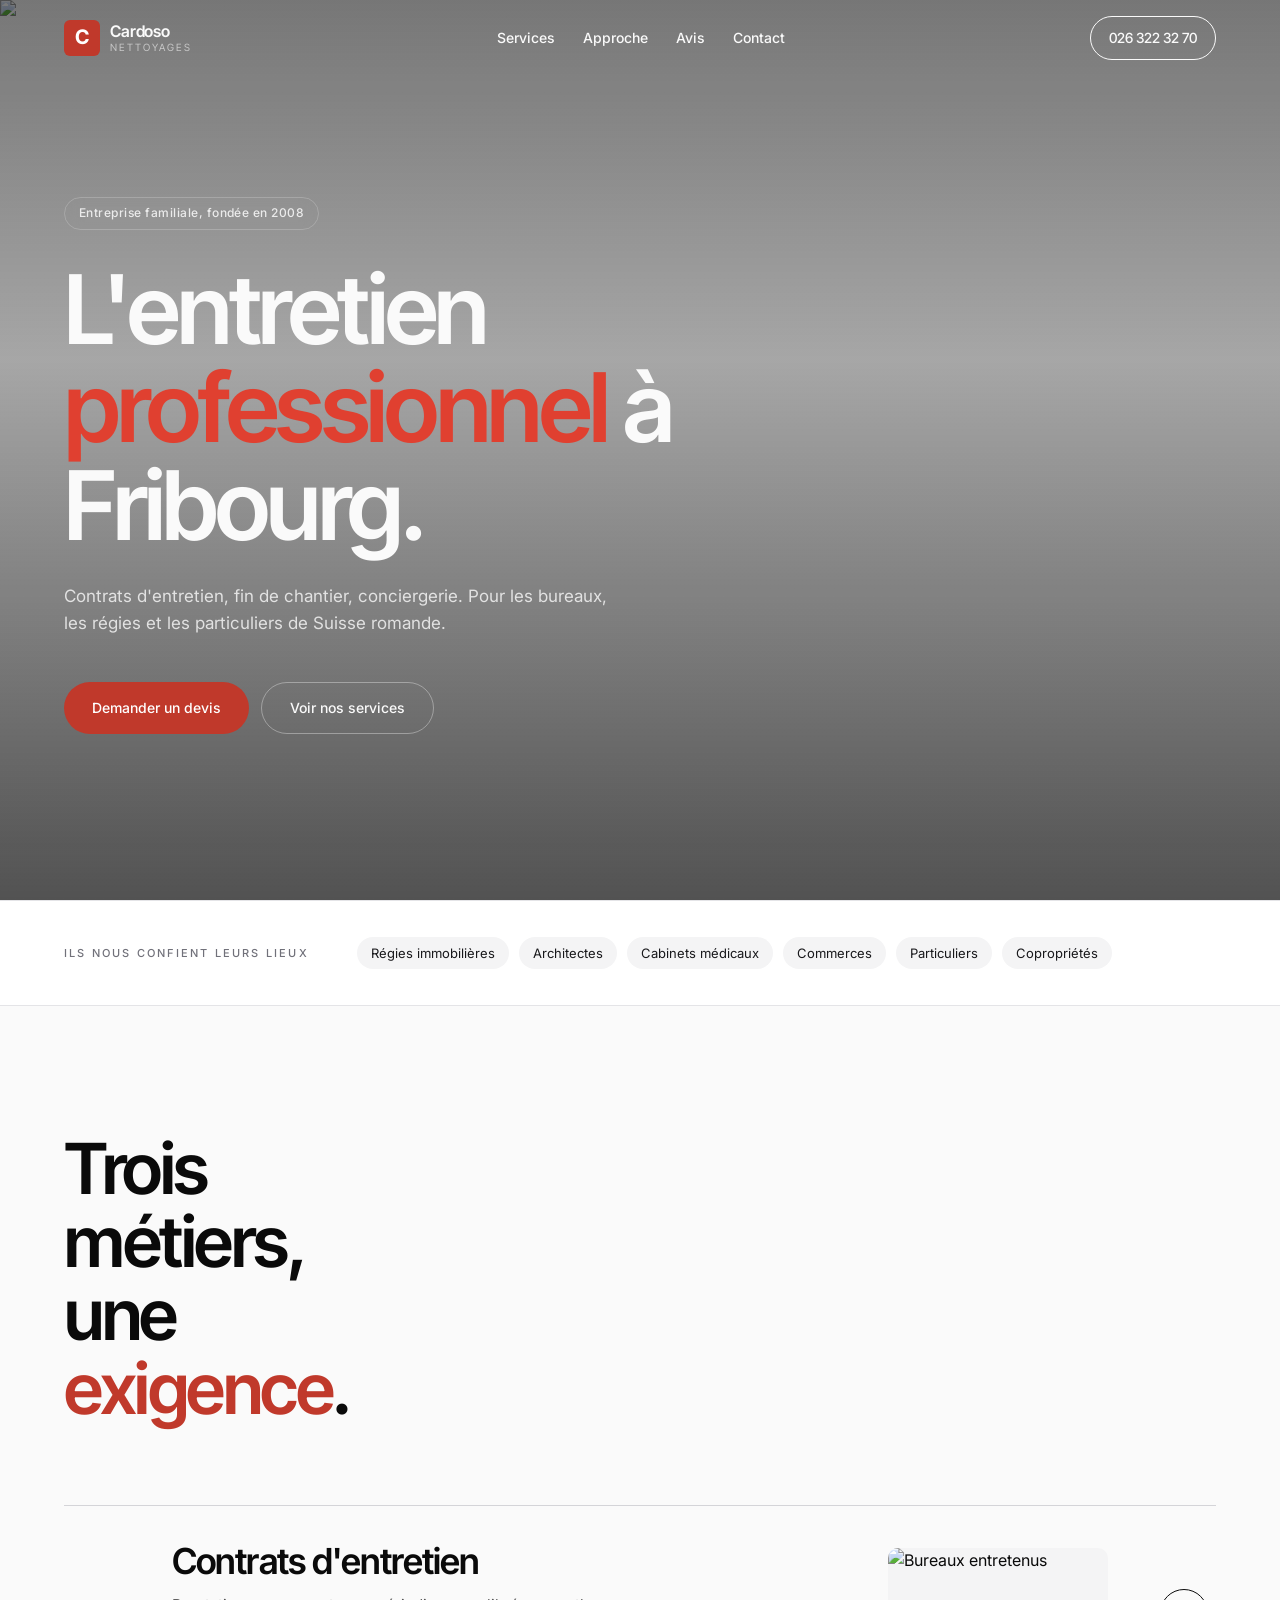
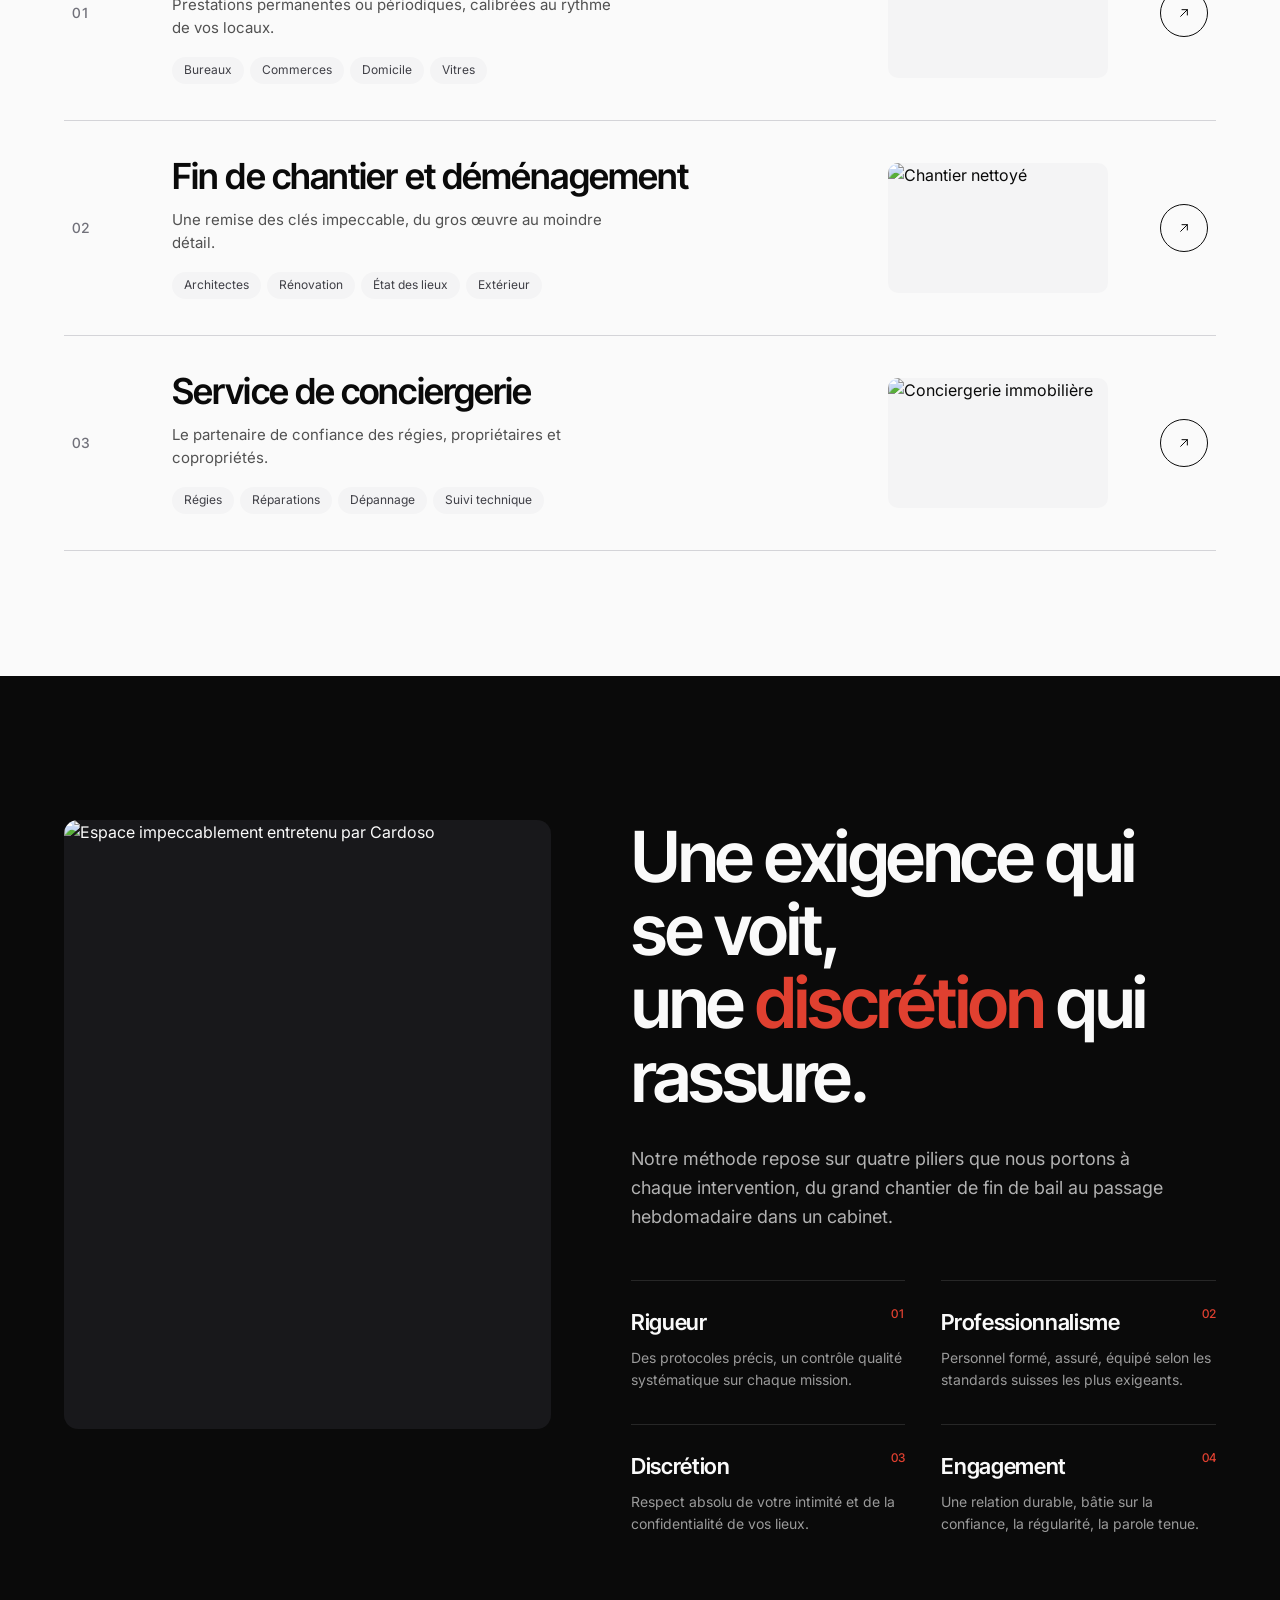
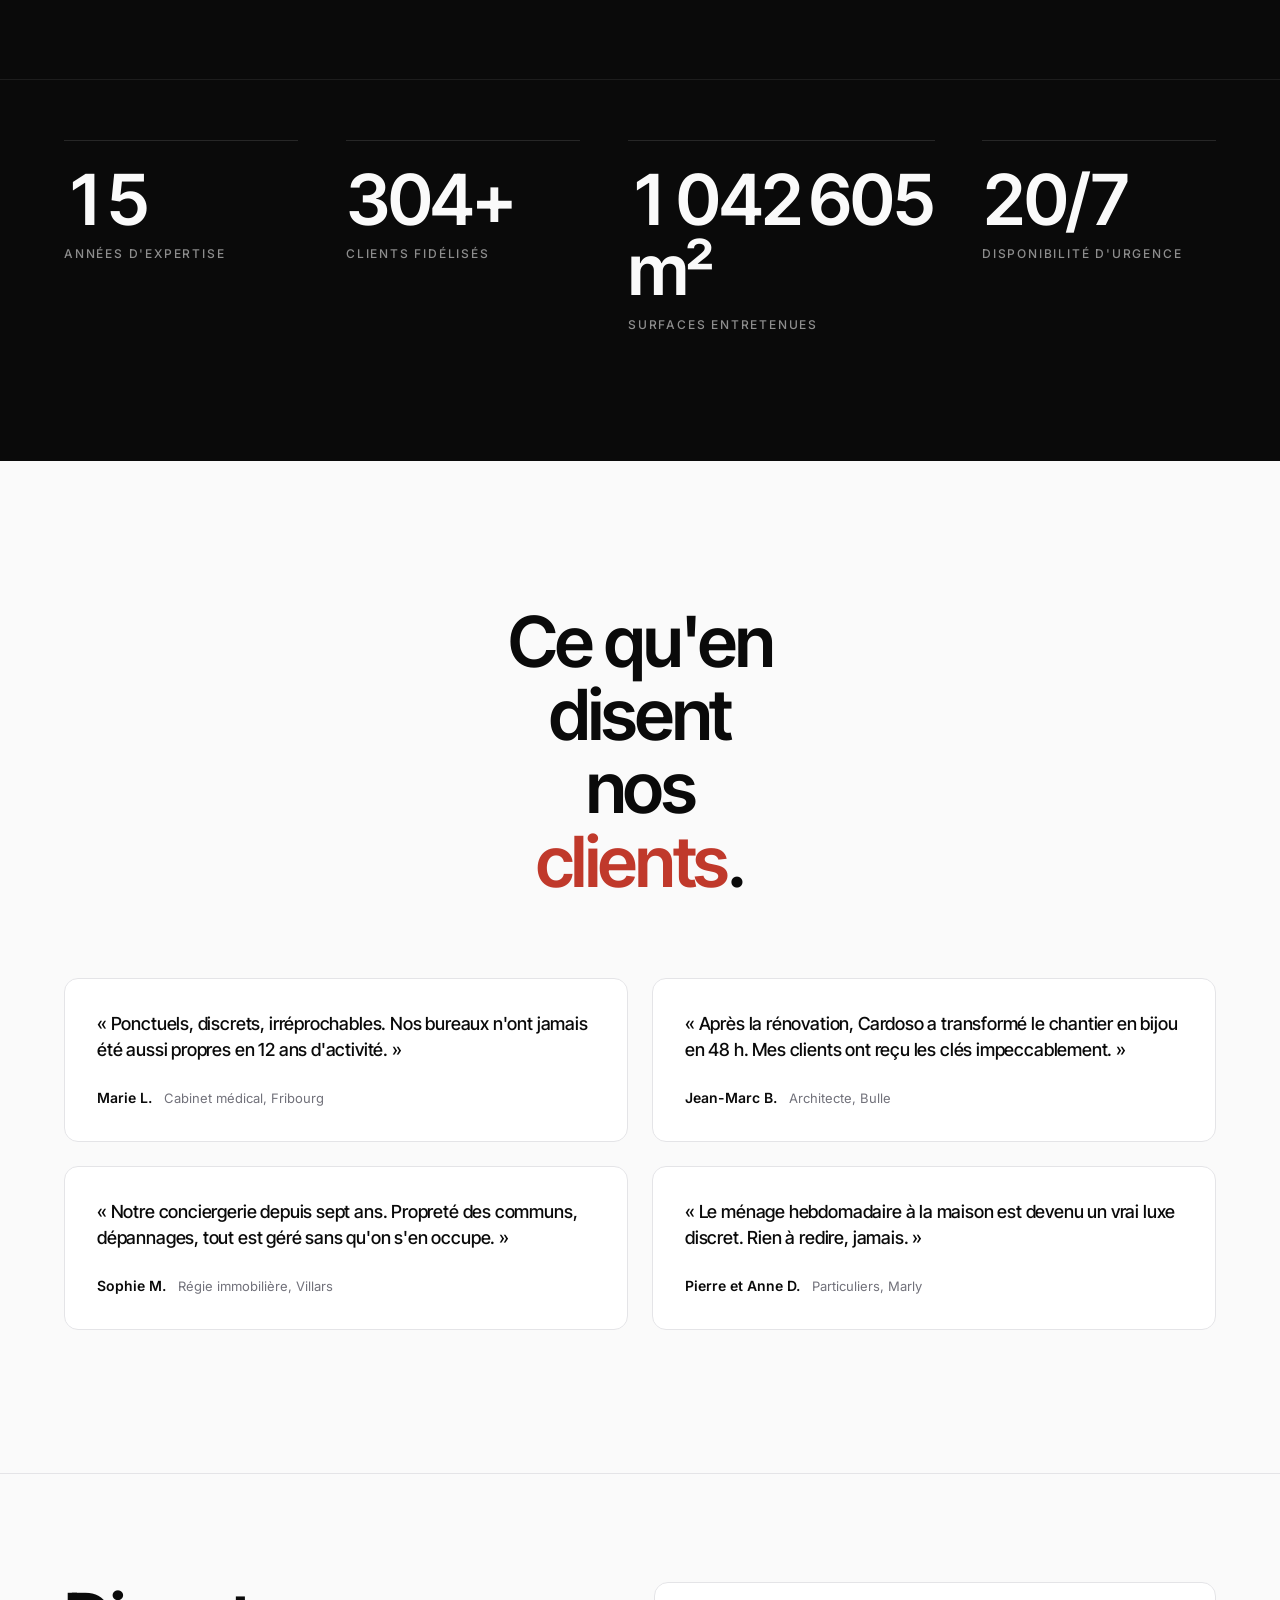
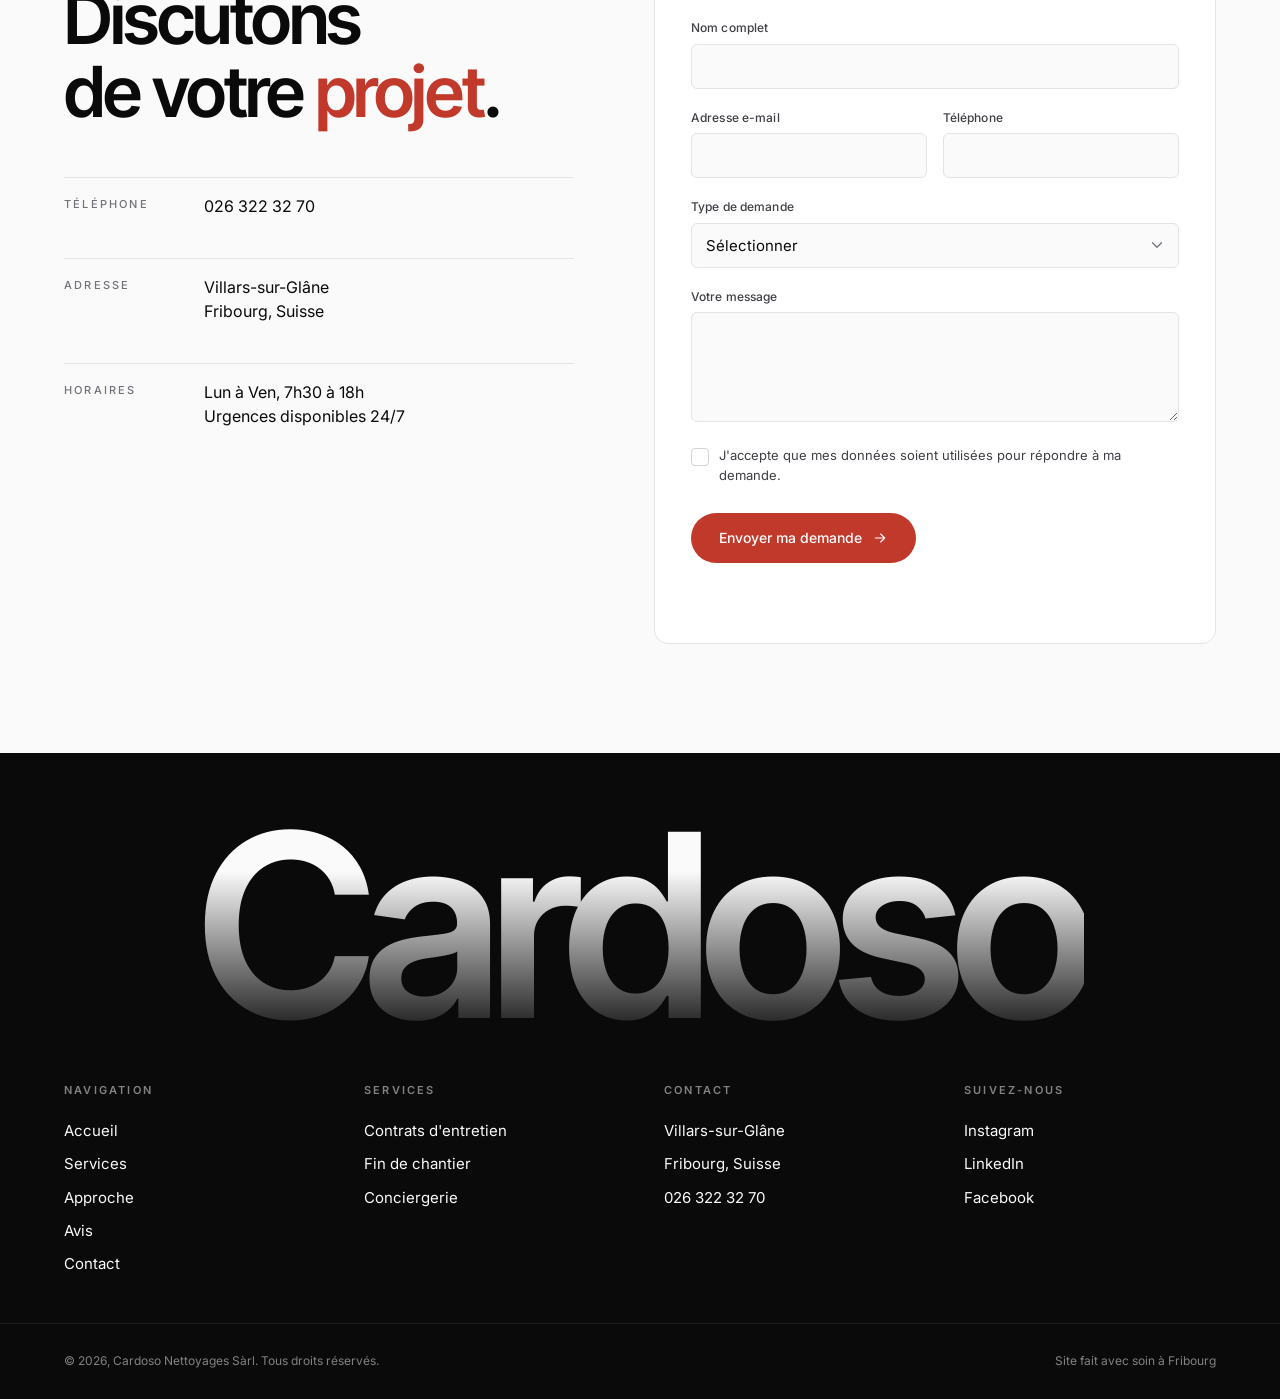
==== commit 80b3038c: "Refonte taste-skill — anti-AI-tells, Swiss-engineered, Inter Audit fait avec design-taste-frontend +" ====
--- a/index.html
+++ b/index.html
@@ -4,10 +4,8 @@
     <meta charset="UTF-8">
     <meta name="viewport" content="width=device-width, initial-scale=1.0">
 
-    <!-- =========================================================
-         SEO PRIMAIRE
-    ========================================================= -->
-    <title>Cardoso Nettoyages — Entreprise de nettoyage à Fribourg</title>
+    <!-- SEO primaire -->
+    <title>Cardoso Nettoyages, entreprise de nettoyage à Fribourg</title>
     <meta name="description" content="Entreprise de nettoyage à Fribourg depuis 2008. Contrats d'entretien, fin de chantier, conciergerie pour bureaux, régies et particuliers en Suisse romande. Devis gratuit.">
     <meta name="keywords" content="nettoyage Fribourg, entreprise nettoyage Villars-sur-Glâne, contrat entretien Fribourg, nettoyage fin de chantier, conciergerie immobilière Fribourg, nettoyage vitres, ménage à domicile, nettoyage bureaux Suisse romande">
     <meta name="author" content="Cardoso Nettoyages Sàrl">
@@ -15,63 +13,49 @@
     <meta name="language" content="French">
     <link rel="canonical" href="https://www.cardoso-nettoyages.ch/">
 
-    <!-- =========================================================
-         SEO LOCAL — géolocalisation Fribourg
-    ========================================================= -->
+    <!-- SEO local -->
     <meta name="geo.region" content="CH-FR">
     <meta name="geo.placename" content="Villars-sur-Glâne, Fribourg">
     <meta name="geo.position" content="46.7867;7.1356">
     <meta name="ICBM" content="46.7867, 7.1356">
 
-    <!-- =========================================================
-         OPEN GRAPH (Facebook, LinkedIn, WhatsApp)
-    ========================================================= -->
+    <!-- Open Graph -->
     <meta property="og:type" content="website">
     <meta property="og:url" content="https://www.cardoso-nettoyages.ch/">
-    <meta property="og:title" content="Cardoso Nettoyages — Entreprise de nettoyage à Fribourg">
+    <meta property="og:title" content="Cardoso Nettoyages, entreprise de nettoyage à Fribourg">
     <meta property="og:description" content="Entretien intérieur et extérieur de référence à Fribourg. 18 ans d'expertise au service des bureaux, régies et particuliers de Suisse romande.">
     <meta property="og:image" content="https://images.unsplash.com/photo-1603712725038-e9334ae8f39f?auto=format&fit=crop&w=1200&h=630&q=80">
     <meta property="og:image:width" content="1200">
     <meta property="og:image:height" content="630">
-    <meta property="og:image:alt" content="Cardoso Nettoyages — entreprise de nettoyage professionnelle à Fribourg">
+    <meta property="og:image:alt" content="Cardoso Nettoyages, entreprise de nettoyage professionnelle à Fribourg">
     <meta property="og:locale" content="fr_CH">
     <meta property="og:site_name" content="Cardoso Nettoyages Sàrl">
 
-    <!-- =========================================================
-         TWITTER CARD
-    ========================================================= -->
+    <!-- Twitter -->
     <meta name="twitter:card" content="summary_large_image">
     <meta name="twitter:url" content="https://www.cardoso-nettoyages.ch/">
-    <meta name="twitter:title" content="Cardoso Nettoyages — Entreprise de nettoyage à Fribourg">
+    <meta name="twitter:title" content="Cardoso Nettoyages, entreprise de nettoyage à Fribourg">
     <meta name="twitter:description" content="Entretien intérieur et extérieur de référence à Fribourg. 18 ans d'expertise.">
     <meta name="twitter:image" content="https://images.unsplash.com/photo-1603712725038-e9334ae8f39f?auto=format&fit=crop&w=1200&h=630&q=80">
 
-    <!-- =========================================================
-         FAVICON & APPARENCE
-    ========================================================= -->
-    <link rel="icon" type="image/svg+xml" href="data:image/svg+xml,%3Csvg xmlns='http://www.w3.org/2000/svg' viewBox='0 0 100 100'%3E%3Ccircle cx='50' cy='50' r='48' fill='%23b8442c'/%3E%3Ctext x='50' y='72' font-family='Georgia,serif' font-size='66' font-style='italic' fill='white' text-anchor='middle'%3EC%3C/text%3E%3C/svg%3E">
-    <meta name="theme-color" content="#f3f0e8">
+    <!-- Favicon -->
+    <link rel="icon" type="image/svg+xml" href="data:image/svg+xml,%3Csvg xmlns='http://www.w3.org/2000/svg' viewBox='0 0 100 100'%3E%3Crect width='100' height='100' rx='22' fill='%23C0392B'/%3E%3Ctext x='50' y='70' font-family='Inter,sans-serif' font-size='62' font-weight='700' fill='white' text-anchor='middle'%3EC%3C/text%3E%3C/svg%3E">
+    <meta name="theme-color" content="#fafafa">
     <meta name="apple-mobile-web-app-status-bar-style" content="default">
 
-    <!-- =========================================================
-         PERFORMANCE — preconnect & dns-prefetch
-    ========================================================= -->
+    <!-- Performance -->
     <link rel="preconnect" href="https://fonts.googleapis.com">
     <link rel="preconnect" href="https://fonts.gstatic.com" crossorigin>
     <link rel="dns-prefetch" href="https://images.unsplash.com">
-    <link rel="dns-prefetch" href="https://cdnjs.cloudflare.com">
     <link rel="preload" as="image" href="https://images.unsplash.com/photo-1603712725038-e9334ae8f39f?auto=format&fit=crop&w=2400&q=80">
 
-    <link href="https://fonts.googleapis.com/css2?family=Fraunces:opsz,wght,SOFT,WONK@9..144,300..900,0..100,0..1&family=Inter:wght@300;400;500;600&display=swap" rel="stylesheet">
+    <link href="https://fonts.googleapis.com/css2?family=Inter+Tight:wght@400;500;600;700&family=Inter:wght@400;500;600&display=swap" rel="stylesheet">
     <link rel="stylesheet" href="assets/css/style.css">
 
     <script src="https://cdnjs.cloudflare.com/ajax/libs/gsap/3.12.5/gsap.min.js" defer></script>
     <script src="https://cdnjs.cloudflare.com/ajax/libs/gsap/3.12.5/ScrollTrigger.min.js" defer></script>
 
-    <!-- =========================================================
-         DONNÉES STRUCTURÉES — Schema.org JSON-LD
-         Améliore le SEO local + rich results Google
-    ========================================================= -->
+    <!-- Structured Data Schema.org -->
     <script type="application/ld+json">
     {
       "@context": "https://schema.org",
@@ -143,7 +127,7 @@
                 "@type": "Offer",
                 "itemOffered": {
                   "@type": "Service",
-                  "name": "Fin de chantier & déménagement",
+                  "name": "Fin de chantier et déménagement",
                   "description": "Nettoyage de fin de chantier, après rénovation, états des lieux entrants et sortants.",
                   "url": "https://www.cardoso-nettoyages.ch/services/fin-de-chantier.html"
                 }
@@ -167,41 +151,20 @@
 <body>
 
     <!-- =====================================================
-         CURSEUR PERSONNALISÉ — minimaliste
-    ===================================================== -->
-    <div class="cursor" id="cursor">
-        <span class="cursor-label" id="cursorLabel"></span>
-    </div>
-
-    <!-- =====================================================
-         LOADER — composition éditoriale moderne
+         LOADER — compact, brand rouge, progress unique
     ===================================================== -->
     <div class="loader" id="loader">
-        <!-- Labels en coin (style mise en page éditoriale) -->
-        <span class="loader-corner top-left">
-            <span class="corner-mark">●</span>
-            <span>Cardoso Nettoyages Sàrl</span>
-        </span>
-        <span class="loader-corner top-right">Villars-sur-Glâne ⟶ Fribourg, CH</span>
-
-        <!-- Brand au centre, géant, upright -->
-        <div class="loader-stage" aria-label="Cardoso Nettoyages">
-            <h1 class="loader-brand">
-                <span class="brand-line"><span class="brand-mask">Cardoso</span></span>
-                <span class="brand-line"><span class="brand-mask">Nettoyages</span></span>
+        <div class="loader-inner">
+            <h1 class="loader-brand" aria-label="Cardoso Nettoyages">
+                <span>Cardoso</span>
+                <span>Nettoyages</span>
             </h1>
-            <span class="loader-tag">Est. 2008</span>
-        </div>
-
-        <!-- Barre de progression discrète en bas -->
-        <div class="loader-progress">
-            <span class="loader-count" id="loaderCount">00</span>
-            <div class="loader-bar"><div class="loader-fill"></div></div>
-            <span class="loader-label">Loading</span>
-        </div>
-
-        <!-- Coin bas-droit : numéro de version / marqueur design -->
-        <span class="loader-corner bottom-right">01 / 24</span>
+            <div class="loader-progress">
+                <span class="loader-count" id="loaderCount">0</span>
+                <div class="loader-bar"><div class="loader-fill"></div></div>
+                <span class="loader-percent">100</span>
+            </div>
+        </div>
     </div>
 
     <!-- =====================================================
@@ -209,80 +172,64 @@
     ===================================================== -->
     <nav class="nav" id="nav">
         <div class="nav-inner">
-            <a href="#" class="nav-brand">
-                <span class="brand-dot"></span>
-                <span class="brand-name">Cardoso<em>Nettoyages</em></span>
+            <a href="#" class="nav-brand" aria-label="Cardoso Nettoyages, retour à l'accueil">
+                <span class="brand-mark">C</span>
+                <span class="brand-name">Cardoso<span>Nettoyages</span></span>
             </a>
 
             <ul class="nav-list" id="navList">
-                <li><a href="#manifeste" class="nav-link" data-cursor="lire">Manifeste</a></li>
-                <li><a href="#expertises" class="nav-link" data-cursor="voir">Expertises</a></li>
-                <li><a href="#approche" class="nav-link" data-cursor="lire">Approche</a></li>
-                <li><a href="#temoignages" class="nav-link" data-cursor="lire">Avis</a></li>
+                <li><a href="#services" class="nav-link">Services</a></li>
+                <li><a href="#approche" class="nav-link">Approche</a></li>
+                <li><a href="#avis" class="nav-link">Avis</a></li>
+                <li><a href="#contact" class="nav-link">Contact</a></li>
             </ul>
 
-            <a href="#contact" class="nav-cta" data-cursor="écrire">
-                <span>Nous contacter</span>
-                <svg viewBox="0 0 24 24" width="14" height="14"><path d="M5 12h14M13 6l6 6-6 6" stroke="currentColor" stroke-width="1.5" fill="none" stroke-linecap="round" stroke-linejoin="round"/></svg>
-            </a>
-
-            <button class="nav-burger" id="navBurger" aria-label="Menu">
+            <a href="tel:+41263223270" class="nav-phone">026 322 32 70</a>
+
+            <button class="nav-burger" id="navBurger" aria-label="Menu" aria-expanded="false">
                 <span></span><span></span>
             </button>
         </div>
     </nav>
 
     <!-- =====================================================
-         HERO
+         HERO — 4 éléments max, vraie image, headline 2 lignes
     ===================================================== -->
     <header class="hero" id="accueil">
-        <!-- Image / vidéo de fond -->
         <div class="hero-media">
-            <img src="https://images.unsplash.com/photo-1603712725038-e9334ae8f39f?auto=format&fit=crop&w=2400&q=80" alt="Cardoso Nettoyages — entretien professionnel à Fribourg" class="hero-img">
+            <img src="https://images.unsplash.com/photo-1603712725038-e9334ae8f39f?auto=format&fit=crop&w=2400&q=80" alt="Geste de nettoyage professionnel par l'équipe Cardoso à Fribourg" class="hero-img">
             <div class="hero-tint"></div>
         </div>
 
-        <!-- Vague SVG organique en bas de hero -->
-        <svg class="hero-wave" viewBox="0 0 1440 220" preserveAspectRatio="none" aria-hidden="true">
-            <path d="M0,140 C200,60 360,200 600,150 C840,100 1020,200 1240,140 C1340,110 1400,130 1440,150 L1440,220 L0,220 Z" fill="#f3f0e8"/>
-        </svg>
-
         <div class="hero-content">
-            <span class="hero-eyebrow">
-                <span class="dot"></span>Depuis 2008 — Villars-sur-Glâne, Fribourg
-            </span>
+            <span class="hero-eyebrow">Entreprise familiale, fondée en 2008</span>
 
             <h1 class="hero-title">
-                <span class="title-row spaced" data-split>Entretien</span>
-                <span class="title-row italic" data-split>intérieur &amp; extérieur</span>
-                <span class="title-row faded" data-split>de référence à Fribourg.</span>
+                L'entretien<br>
+                <em>professionnel</em> à Fribourg.
             </h1>
 
-            <div class="hero-foot">
-                <a href="#contact" class="link-arrow" data-cursor="écrire">
-                    <span>Demander un devis</span>
-                    <svg viewBox="0 0 24 24" width="18" height="18"><path d="M5 12h14M13 6l6 6-6 6" stroke="currentColor" stroke-width="1.5" fill="none" stroke-linecap="round" stroke-linejoin="round"/></svg>
-                </a>
-                <a href="tel:+41263223270" class="hero-phone">026 322 32 70</a>
-            </div>
-        </div>
-
-        <div class="hero-scroll">
-            <span>Défiler</span>
-            <div class="scroll-bar"><i></i></div>
+            <p class="hero-lead">
+                Contrats d'entretien, fin de chantier, conciergerie. Pour les bureaux, les régies et les particuliers de Suisse romande.
+            </p>
+
+            <div class="hero-actions">
+                <a href="#contact" class="btn btn-primary">Demander un devis</a>
+                <a href="#services" class="btn btn-ghost">Voir nos services</a>
+            </div>
         </div>
     </header>
 
     <!-- =====================================================
-         BANDEAU CLIENTS — statique, éditorial
-    ===================================================== -->
-    <section class="trust" aria-label="Nos secteurs">
-        <div class="container trust-inner">
+         BANDEAU CLIENTS — sectors, no middle dots
+    ===================================================== -->
+    <section class="trust" aria-label="Secteurs desservis">
+        <div class="container trust-grid">
             <span class="trust-label">Ils nous confient leurs lieux</span>
-            <ul class="trust-list">
-                <li>Cabinets médicaux</li>
+            <ul class="trust-sectors">
                 <li>Régies immobilières</li>
                 <li>Architectes</li>
+                <li>Cabinets médicaux</li>
                 <li>Commerces</li>
                 <li>Particuliers</li>
                 <li>Copropriétés</li>
@@ -291,48 +238,20 @@
     </section>
 
     <!-- =====================================================
-         MANIFESTE — grande phrase éditoriale
-    ===================================================== -->
-    <section class="manifesto" id="manifeste">
-        <div class="container">
-            <span class="section-num">— 01</span>
-            <p class="manifesto-text" data-split-words>
-                Pour nous, la propreté n'est pas <em>une tâche.</em> C'est une <strong>signature.</strong> Depuis dix-huit ans, nous entrons dans des bureaux, des immeubles et des maisons avec une obsession : <em>laisser</em> les lieux plus nets, plus calmes, plus respirables qu'à notre arrivée.
-            </p>
-
-            <div class="manifesto-meta">
-                <div class="meta-block">
-                    <span class="meta-key">Année de fondation</span>
-                    <span class="meta-val">2008</span>
-                </div>
-                <div class="meta-block">
-                    <span class="meta-key">Basés à</span>
-                    <span class="meta-val">Villars-sur-Glâne (FR)</span>
-                </div>
-                <div class="meta-block">
-                    <span class="meta-key">Spécialités</span>
-                    <span class="meta-val">3 métiers</span>
-                </div>
-            </div>
-        </div>
-    </section>
-
-    <!-- =====================================================
-         EXPERTISES — 3 services
-    ===================================================== -->
-    <section class="expertises" id="expertises">
+         SERVICES — 3 lignes pleine largeur, image dédiée
+    ===================================================== -->
+    <section class="services" id="services">
         <div class="container">
             <header class="section-head">
-                <span class="section-num">— 02</span>
                 <h2 class="section-title">
                     Trois métiers,<br>
-                    <em>une seule</em> exigence.
+                    une <em>exigence</em>.
                 </h2>
             </header>
 
             <div class="services-list">
 
-                <a class="service" href="services/contrats-entretien.html" data-cursor="découvrir">
+                <a class="service" href="services/contrats-entretien.html" aria-label="Découvrir nos contrats d'entretien">
                     <div class="service-row">
                         <span class="service-index">01</span>
                         <div class="service-main">
@@ -348,17 +267,17 @@
                         <div class="service-thumb">
                             <img src="https://images.unsplash.com/photo-1604014237800-1c9102c219da?auto=format&fit=crop&w=900&q=80" alt="Bureaux entretenus">
                         </div>
-                        <span class="service-arrow">
-                            <svg viewBox="0 0 24 24"><path d="M7 17L17 7M9 7h8v8" stroke="currentColor" stroke-width="1.4" fill="none" stroke-linecap="round" stroke-linejoin="round"/></svg>
+                        <span class="service-arrow" aria-hidden="true">
+                            <svg viewBox="0 0 24 24"><path d="M7 17L17 7M9 7h8v8" stroke="currentColor" stroke-width="1.5" fill="none" stroke-linecap="round" stroke-linejoin="round"/></svg>
                         </span>
                     </div>
                 </a>
 
-                <a class="service" href="services/fin-de-chantier.html" data-cursor="découvrir">
+                <a class="service" href="services/fin-de-chantier.html" aria-label="Découvrir notre nettoyage de fin de chantier">
                     <div class="service-row">
                         <span class="service-index">02</span>
                         <div class="service-main">
-                            <h3 class="service-name">Fin de chantier &amp; déménagement</h3>
+                            <h3 class="service-name">Fin de chantier et déménagement</h3>
                             <p class="service-desc">Une remise des clés impeccable, du gros œuvre au moindre détail.</p>
                             <ul class="service-tags">
                                 <li>Architectes</li>
@@ -370,13 +289,13 @@
                         <div class="service-thumb">
                             <img src="https://images.unsplash.com/photo-1503387762-592deb58ef4e?auto=format&fit=crop&w=900&q=80" alt="Chantier nettoyé">
                         </div>
-                        <span class="service-arrow">
-                            <svg viewBox="0 0 24 24"><path d="M7 17L17 7M9 7h8v8" stroke="currentColor" stroke-width="1.4" fill="none" stroke-linecap="round" stroke-linejoin="round"/></svg>
+                        <span class="service-arrow" aria-hidden="true">
+                            <svg viewBox="0 0 24 24"><path d="M7 17L17 7M9 7h8v8" stroke="currentColor" stroke-width="1.5" fill="none" stroke-linecap="round" stroke-linejoin="round"/></svg>
                         </span>
                     </div>
                 </a>
 
-                <a class="service" href="services/conciergerie.html" data-cursor="découvrir">
+                <a class="service" href="services/conciergerie.html" aria-label="Découvrir notre service de conciergerie">
                     <div class="service-row">
                         <span class="service-index">03</span>
                         <div class="service-main">
@@ -392,8 +311,8 @@
                         <div class="service-thumb">
                             <img src="https://images.unsplash.com/photo-1545324418-cc1a3fa10c00?auto=format&fit=crop&w=900&q=80" alt="Conciergerie immobilière">
                         </div>
-                        <span class="service-arrow">
-                            <svg viewBox="0 0 24 24"><path d="M7 17L17 7M9 7h8v8" stroke="currentColor" stroke-width="1.4" fill="none" stroke-linecap="round" stroke-linejoin="round"/></svg>
+                        <span class="service-arrow" aria-hidden="true">
+                            <svg viewBox="0 0 24 24"><path d="M7 17L17 7M9 7h8v8" stroke="currentColor" stroke-width="1.5" fill="none" stroke-linecap="round" stroke-linejoin="round"/></svg>
                         </span>
                     </div>
                 </a>
@@ -402,66 +321,44 @@
         </div>
     </section>
 
-    <!-- Vague organique -->
-    <div class="wave-divider">
-        <svg viewBox="0 0 1440 180" preserveAspectRatio="none">
-            <path d="M0,90 C240,30 480,150 720,90 C960,30 1200,150 1440,90 L1440,180 L0,180 Z" fill="#0f0e0c"/>
-        </svg>
-    </div>
-
-    <!-- =====================================================
-         APPROCHE — image + texte
+    <!-- =====================================================
+         APPROCHE — image + 4 piliers, fond inversé
     ===================================================== -->
     <section class="approach" id="approche">
         <div class="container approach-grid">
 
             <div class="approach-visual">
                 <div class="visual-frame">
-                    <img src="https://images.unsplash.com/photo-1581578731548-c64695cc6952?auto=format&fit=crop&w=1200&q=80" alt="Espace impeccablement entretenu" data-parallax-img>
-                </div>
-                <span class="visual-caption">— Une réalisation Cardoso, Fribourg, 2024</span>
+                    <img src="https://images.unsplash.com/photo-1581578731548-c64695cc6952?auto=format&fit=crop&w=1200&q=80" alt="Espace impeccablement entretenu par Cardoso" data-parallax-img>
+                </div>
             </div>
 
             <div class="approach-text">
-                <span class="section-num light">— 03</span>
                 <h2 class="section-title light">
                     Une exigence qui se voit,<br>
-                    <em>une discrétion</em><br>
-                    qui rassure.
+                    une <em>discrétion</em> qui rassure.
                 </h2>
 
                 <p class="approach-lead">
-                    Notre méthode repose sur quatre piliers qui ne se négocient pas. Nous les portons à chaque intervention, du grand chantier de fin de bail au passage hebdomadaire dans un cabinet.
+                    Notre méthode repose sur quatre piliers que nous portons à chaque intervention, du grand chantier de fin de bail au passage hebdomadaire dans un cabinet.
                 </p>
 
                 <ol class="pillars">
                     <li>
-                        <span class="pillar-num">/01</span>
-                        <div>
-                            <h4>Rigueur</h4>
-                            <p>Des protocoles précis, un contrôle qualité systématique sur chaque mission.</p>
-                        </div>
-                    </li>
-                    <li>
-                        <span class="pillar-num">/02</span>
-                        <div>
-                            <h4>Professionnalisme</h4>
-                            <p>Personnel formé, assuré, équipé selon les standards suisses les plus exigeants.</p>
-                        </div>
-                    </li>
-                    <li>
-                        <span class="pillar-num">/03</span>
-                        <div>
-                            <h4>Discrétion</h4>
-                            <p>Respect absolu de votre intimité et de la confidentialité de vos lieux.</p>
-                        </div>
-                    </li>
-                    <li>
-                        <span class="pillar-num">/04</span>
-                        <div>
-                            <h4>Engagement</h4>
-                            <p>Une relation durable, bâtie sur la confiance, la régularité, la parole tenue.</p>
-                        </div>
+                        <h3>Rigueur</h3>
+                        <p>Des protocoles précis, un contrôle qualité systématique sur chaque mission.</p>
+                    </li>
+                    <li>
+                        <h3>Professionnalisme</h3>
+                        <p>Personnel formé, assuré, équipé selon les standards suisses les plus exigeants.</p>
+                    </li>
+                    <li>
+                        <h3>Discrétion</h3>
+                        <p>Respect absolu de votre intimité et de la confidentialité de vos lieux.</p>
+                    </li>
+                    <li>
+                        <h3>Engagement</h3>
+                        <p>Une relation durable, bâtie sur la confiance, la régularité, la parole tenue.</p>
                     </li>
                 </ol>
             </div>
@@ -470,13 +367,13 @@
     </section>
 
     <!-- =====================================================
-         CHIFFRES
+         CHIFFRES — clés, minimal
     ===================================================== -->
     <section class="figures">
         <div class="container">
             <div class="figures-grid">
                 <div class="figure">
-                    <span class="figure-num" data-counter="18" data-suffix="">0</span>
+                    <span class="figure-num" data-counter="18">0</span>
                     <span class="figure-label">Années d'expertise</span>
                 </div>
                 <div class="figure">
@@ -495,53 +392,44 @@
         </div>
     </section>
 
-    <!-- Vague (retour cream) -->
-    <div class="wave-divider flip">
-        <svg viewBox="0 0 1440 180" preserveAspectRatio="none">
-            <path d="M0,90 C240,30 480,150 720,90 C960,30 1200,150 1440,90 L1440,180 L0,180 Z" fill="#f3f0e8"/>
-        </svg>
-    </div>
-
-    <!-- =====================================================
-         TÉMOIGNAGES
-    ===================================================== -->
-    <section class="testimonials" id="temoignages">
+    <!-- =====================================================
+         TÉMOIGNAGES — 4 cartes, citations courtes
+    ===================================================== -->
+    <section class="testimonials" id="avis">
         <div class="container">
             <header class="section-head center">
-                <span class="section-num">— 04</span>
                 <h2 class="section-title">
-                    Ce que disent<br>
-                    <em>celles &amp; ceux</em> qui nous confient<br>
-                    leurs lieux.
+                    Ce qu'en disent<br>
+                    nos <em>clients</em>.
                 </h2>
             </header>
 
             <div class="testi-grid">
                 <article class="testi">
-                    <p>« Une équipe ponctuelle, discrète, irréprochable. Nos bureaux n'ont jamais été aussi propres en 12 ans d'activité. »</p>
+                    <p>«&nbsp;Ponctuels, discrets, irréprochables. Nos bureaux n'ont jamais été aussi propres en 12 ans d'activité.&nbsp;»</p>
                     <footer>
                         <span class="testi-name">Marie L.</span>
                         <span class="testi-role">Cabinet médical, Fribourg</span>
                     </footer>
                 </article>
                 <article class="testi">
-                    <p>« Après la rénovation, Cardoso a transformé le chantier en bijou en 48 h. Mes clients ont reçu les clés impeccablement. »</p>
+                    <p>«&nbsp;Après la rénovation, Cardoso a transformé le chantier en bijou en 48&nbsp;h. Mes clients ont reçu les clés impeccablement.&nbsp;»</p>
                     <footer>
                         <span class="testi-name">Jean-Marc B.</span>
                         <span class="testi-role">Architecte, Bulle</span>
                     </footer>
                 </article>
                 <article class="testi">
-                    <p>« Notre conciergerie depuis sept ans. Petites réparations, propreté des communs, dépannages — tout est géré sans qu'on s'en occupe. »</p>
+                    <p>«&nbsp;Notre conciergerie depuis sept ans. Propreté des communs, dépannages, tout est géré sans qu'on s'en occupe.&nbsp;»</p>
                     <footer>
                         <span class="testi-name">Sophie M.</span>
                         <span class="testi-role">Régie immobilière, Villars</span>
                     </footer>
                 </article>
                 <article class="testi">
-                    <p>« Le ménage hebdomadaire à la maison est devenu un vrai luxe discret. Rien à redire, jamais. »</p>
+                    <p>«&nbsp;Le ménage hebdomadaire à la maison est devenu un vrai luxe discret. Rien à redire, jamais.&nbsp;»</p>
                     <footer>
-                        <span class="testi-name">Pierre &amp; Anne D.</span>
+                        <span class="testi-name">Pierre et Anne D.</span>
                         <span class="testi-role">Particuliers, Marly</span>
                     </footer>
                 </article>
@@ -550,31 +438,15 @@
     </section>
 
     <!-- =====================================================
-         CITATION
-    ===================================================== -->
-    <section class="quote-block">
-        <div class="container">
-            <p class="big-quote" data-split-words>
-                <em>« La propreté</em> n'est pas un détail,<br>
-                c'est la <em>première impression</em><br>
-                que vous laissez. »
-            </p>
-            <cite>— L'équipe Cardoso</cite>
-        </div>
-    </section>
-
-    <!-- =====================================================
-         CONTACT
+         CONTACT — info + formulaire
     ===================================================== -->
     <section class="contact" id="contact">
         <div class="container contact-grid">
 
             <div class="contact-left">
-                <span class="section-num">— 05</span>
-                <h2 class="section-title big">
-                    Parlons<br>
-                    <em>de votre</em><br>
-                    projet.
+                <h2 class="section-title">
+                    Discutons<br>
+                    de votre <em>projet</em>.
                 </h2>
 
                 <ul class="contact-meta">
@@ -588,7 +460,7 @@
                     </li>
                     <li>
                         <span class="meta-key">Horaires</span>
-                        <span class="meta-val">Lun–Ven 7h30–18h<br>Urgences 24/7</span>
+                        <span class="meta-val">Lun à Ven, 7h30 à 18h<br>Urgences disponibles 24/7</span>
                     </li>
                 </ul>
             </div>
@@ -596,51 +468,49 @@
             <form class="contact-form" action="contact.php" method="POST" id="contactForm" novalidate>
 
                 <div class="field">
-                    <input type="text" id="name" name="name" required>
                     <label for="name">Nom complet</label>
+                    <input type="text" id="name" name="name" required autocomplete="name">
                 </div>
 
                 <div class="field-row">
                     <div class="field">
-                        <input type="email" id="email" name="email" required>
                         <label for="email">Adresse e-mail</label>
+                        <input type="email" id="email" name="email" required autocomplete="email">
                     </div>
                     <div class="field">
-                        <input type="tel" id="phone" name="phone">
                         <label for="phone">Téléphone</label>
+                        <input type="tel" id="phone" name="phone" autocomplete="tel">
                     </div>
                 </div>
 
                 <div class="field">
+                    <label for="subject">Type de demande</label>
                     <select id="subject" name="subject" required>
-                        <option value="" disabled selected></option>
+                        <option value="" disabled selected>Sélectionner</option>
                         <option value="entretien">Contrat d'entretien</option>
-                        <option value="chantier">Fin de chantier / déménagement</option>
+                        <option value="chantier">Fin de chantier ou déménagement</option>
                         <option value="conciergerie">Conciergerie</option>
                         <option value="autre">Autre demande</option>
                     </select>
-                    <label for="subject">Type de demande</label>
                 </div>
 
                 <div class="field">
+                    <label for="message">Votre message</label>
                     <textarea id="message" name="message" rows="4" required></textarea>
-                    <label for="message">Votre message</label>
                 </div>
 
                 <label class="check">
                     <input type="checkbox" name="consent" required>
-                    <span class="check-mark"></span>
+                    <span class="check-mark" aria-hidden="true"></span>
                     <span>J'accepte que mes données soient utilisées pour répondre à ma demande.</span>
                 </label>
 
-                <button type="submit" class="submit" data-cursor="envoyer">
-                    <span class="submit-text">Envoyer</span>
-                    <span class="submit-arrow">
-                        <svg viewBox="0 0 24 24" width="16" height="16"><path d="M5 12h14M13 6l6 6-6 6" stroke="currentColor" stroke-width="1.5" fill="none" stroke-linecap="round" stroke-linejoin="round"/></svg>
-                    </span>
+                <button type="submit" class="btn btn-primary submit">
+                    <span>Envoyer ma demande</span>
+                    <svg viewBox="0 0 24 24" width="16" height="16" aria-hidden="true"><path d="M5 12h14M13 6l6 6-6 6" stroke="currentColor" stroke-width="1.6" fill="none" stroke-linecap="round" stroke-linejoin="round"/></svg>
                 </button>
 
-                <div class="form-status" id="formStatus"></div>
+                <div class="form-status" id="formStatus" role="status" aria-live="polite"></div>
             </form>
 
         </div>
@@ -651,9 +521,8 @@
     ===================================================== -->
     <footer class="footer">
 
-        <!-- Mot géant qui s'étire -->
-        <div class="footer-giant">
-            <span data-split>CARDOSO</span>
+        <div class="footer-giant" aria-hidden="true">
+            <span>Cardoso</span>
         </div>
 
         <div class="container footer-grid">
@@ -661,19 +530,18 @@
                 <h4>Navigation</h4>
                 <ul>
                     <li><a href="#accueil">Accueil</a></li>
-                    <li><a href="#manifeste">Manifeste</a></li>
-                    <li><a href="#expertises">Expertises</a></li>
+                    <li><a href="#services">Services</a></li>
                     <li><a href="#approche">Approche</a></li>
+                    <li><a href="#avis">Avis</a></li>
                     <li><a href="#contact">Contact</a></li>
                 </ul>
             </div>
             <div class="footer-col">
                 <h4>Services</h4>
                 <ul>
-                    <li>Contrats d'entretien</li>
-                    <li>Fin de chantier</li>
-                    <li>Conciergerie</li>
-                    <li>Vitres &amp; surfaces</li>
+                    <li><a href="services/contrats-entretien.html">Contrats d'entretien</a></li>
+                    <li><a href="services/fin-de-chantier.html">Fin de chantier</a></li>
+                    <li><a href="services/conciergerie.html">Conciergerie</a></li>
                 </ul>
             </div>
             <div class="footer-col">
@@ -686,19 +554,18 @@
             </div>
             <div class="footer-col">
                 <h4>Suivez-nous</h4>
-                <ul class="socials">
-                    <li><a href="#" data-cursor="voir">Instagram</a></li>
-                    <li><a href="#" data-cursor="voir">LinkedIn</a></li>
-                    <li><a href="#" data-cursor="voir">Facebook</a></li>
+                <ul>
+                    <li><a href="#" rel="noopener">Instagram</a></li>
+                    <li><a href="#" rel="noopener">LinkedIn</a></li>
+                    <li><a href="#" rel="noopener">Facebook</a></li>
                 </ul>
             </div>
         </div>
 
         <div class="footer-base">
             <div class="container">
-                <span>© <span id="year"></span> — Cardoso Nettoyages Sàrl</span>
-                <span class="footer-emoji">✿</span>
-                <span>Conception &amp; développement — un site fait avec soin</span>
+                <span>© <span id="year"></span>, Cardoso Nettoyages Sàrl. Tous droits réservés.</span>
+                <span class="footer-cred">Site fait avec soin à Fribourg</span>
             </div>
         </div>
     </footer>
--- a/assets/css/style.css
+++ b/assets/css/style.css
@@ -1,11 +1,12 @@
 /* =============================================================
-   CARDOSO NETTOYAGES — STYLE ÉDITORIAL
-   Inspiration : oroya.fr — palette crème, typographie large,
-   lettres espacées, vagues organiques, micro-interactions
+   CARDOSO NETTOYAGES — STYLESHEET
+   Direction : Swiss-engineered, monochrome plus accent rouge.
+   Typo : Inter (display Inter Tight, body Inter).
+   Easings : courbes fortes type Emil Kowalski.
    ============================================================= */
 
 /* =====================================================
-   1. RESET & VARIABLES
+   1. RESET ET TOKENS
 ===================================================== */
 *, *::before, *::after {
     box-sizing: border-box;
@@ -14,29 +15,46 @@
 }
 
 :root {
-    /* Palette éditoriale */
-    --cream:       #f3f0e8;
-    --cream-soft:  #ebe7dc;
-    --cream-deep:  #e2ddcd;
-    --ink:         #0f0e0c;
-    --ink-soft:    #2a2826;
-    --paper:       #fbf9f4;
-    --rust:        #b8442c;   /* rouge brique, plus chaud, plus oroya */
-    --rust-deep:   #92341f;
-    --line:        #cfc9b9;
+    /* Palette monochrome plus rouge */
+    --bg:          #fafafa;
+    --bg-soft:     #f4f4f5;
+    --bg-deep:     #e4e4e7;
+    --ink:         #0a0a0a;
+    --ink-soft:    #18181b;
+    --gray-700:    #3f3f46;
+    --gray-500:    #71717a;
+    --gray-300:    #a1a1aa;
+    --line:        #d4d4d8;
+    --line-soft:   #e4e4e7;
+    --paper:       #ffffff;
+
+    /* Accent rouge unique */
+    --red:         #C0392B;
+    --red-deep:    #962A20;
+    --red-bright:  #E04030;
+
+    /* Inverse pour sections sombres */
+    --ink-bg:      #0a0a0a;
+    --ink-bg-soft: #18181b;
 
     /* Typographie */
-    --serif: 'Fraunces', 'Times New Roman', serif;
-    --sans:  'Inter', -apple-system, BlinkMacSystemFont, sans-serif;
-
-    /* Variables d'animation */
-    --ease:     cubic-bezier(.22, 1, .36, 1);
-    --ease-in:  cubic-bezier(.7, 0, .84, 0);
-    --ease-out: cubic-bezier(.16, 1, .3, 1);
+    --display: 'Inter Tight', 'Inter', -apple-system, BlinkMacSystemFont, sans-serif;
+    --sans:    'Inter', -apple-system, BlinkMacSystemFont, sans-serif;
+
+    /* Courbes Emil */
+    --ease-out:    cubic-bezier(0.23, 1, 0.32, 1);
+    --ease-in-out: cubic-bezier(0.77, 0, 0.175, 1);
+    --ease:        cubic-bezier(0.4, 0, 0.2, 1);
 
     /* Layout */
-    --max: 1440px;
-    --pad: clamp(20px, 5vw, 80px);
+    --max: 1320px;
+    --pad: clamp(20px, 5vw, 64px);
+
+    /* Rayons (un seul scale) */
+    --r-sm: 6px;
+    --r:    10px;
+    --r-lg: 14px;
+    --r-pill: 9999px;
 }
 
 html {
@@ -52,18 +70,17 @@
     font-size: 16px;
     line-height: 1.55;
     color: var(--ink);
-    background: var(--cream);
+    background: var(--bg);
     overflow-x: hidden;
-    cursor: none;
 }
 
 img, svg, video { display: block; max-width: 100%; }
 a { color: inherit; text-decoration: none; }
-button { font: inherit; cursor: none; border: none; background: none; }
+button { font: inherit; cursor: pointer; border: none; background: none; }
 ul, ol { list-style: none; }
-em { font-style: italic; }
-
-::selection { background: var(--ink); color: var(--cream); }
+em { font-style: normal; color: var(--red); font-weight: 500; }
+
+::selection { background: var(--ink); color: var(--bg); }
 
 .container {
     width: 100%;
@@ -73,289 +90,125 @@
 }
 
 /* =====================================================
-   2. CURSEUR PERSONNALISÉ — minimaliste éditorial
-===================================================== */
-.cursor {
-    position: fixed;
-    top: 0; left: 0;
-    width: 12px;
-    height: 12px;
-    background: var(--ink);
-    border-radius: 50%;
-    pointer-events: none;
-    z-index: 9999;
-    transform: translate3d(-50%, -50%, 0);
-    transition: width .35s var(--ease), height .35s var(--ease),
-                background .35s var(--ease), border-radius .35s var(--ease);
-    mix-blend-mode: difference;
-    background: var(--cream);
-    will-change: transform;
-}
-
-.cursor-label {
-    position: absolute;
-    top: 50%; left: 50%;
-    transform: translate(-50%, -50%);
-    color: var(--ink);
-    font-family: var(--serif);
-    font-style: italic;
-    font-size: 13px;
-    font-weight: 400;
-    white-space: nowrap;
-    opacity: 0;
-    transition: opacity .25s var(--ease);
-    pointer-events: none;
-}
-
-.cursor.active {
-    width: 80px;
-    height: 80px;
-    background: var(--rust);
-    mix-blend-mode: normal;
-}
-
-.cursor.active .cursor-label {
-    opacity: 1;
-    color: var(--cream);
-}
-
-@media (max-width: 900px) {
-    .cursor { display: none; }
-    body, button { cursor: auto; }
-}
-
-/* =====================================================
-   3. LOADER — composition éditoriale moderne
+   2. LOADER — minimal, brand en rouge
 ===================================================== */
 .loader {
     position: fixed;
     inset: 0;
-    background: #08070a;
+    background: var(--bg);
     z-index: 10000;
-    overflow: hidden;
-    color: var(--cream);
-    transition: opacity 1s var(--ease-out), transform 1s var(--ease-out), visibility 1s var(--ease-out);
+    display: grid;
+    place-items: center;
+    transition: opacity 600ms var(--ease-out), visibility 600ms var(--ease-out);
 }
 
 .loader.hidden {
     opacity: 0;
-    transform: translateY(-4vh);
     visibility: hidden;
     pointer-events: none;
 }
 
-/* Léger grain pour la texture moderne */
-.loader::before {
-    content: '';
-    position: absolute;
-    inset: 0;
-    background:
-        radial-gradient(circle at 80% 20%, rgba(184,68,44,.08), transparent 40%),
-        radial-gradient(circle at 20% 80%, rgba(243,240,232,.04), transparent 50%);
-    pointer-events: none;
-}
-
-/* Coins éditoriaux */
-.loader-corner {
-    position: absolute;
-    font-family: var(--sans);
-    font-size: 11px;
-    font-weight: 500;
-    letter-spacing: .25em;
-    text-transform: uppercase;
-    color: rgba(243, 240, 232, .55);
-    display: inline-flex;
+.loader-inner {
+    width: min(90%, 900px);
+    display: flex;
+    flex-direction: column;
     align-items: center;
-    gap: 10px;
-    opacity: 0;
-    animation: cornerFade .9s var(--ease-out) .8s forwards;
-    z-index: 2;
-}
-
-.loader-corner.top-left    { top: 32px; left: 32px; }
-.loader-corner.top-right   { top: 32px; right: 32px; }
-.loader-corner.bottom-right{ bottom: 28px; right: 32px; opacity: 0; animation-delay: 1.1s; }
-
-.corner-mark {
-    width: 7px;
-    height: 7px;
-    border-radius: 50%;
-    background: var(--rust);
-    box-shadow: 0 0 0 3px rgba(184, 68, 44, .25);
-    animation: cornerPulse 1.8s ease-in-out infinite;
-}
-
-@keyframes cornerPulse {
-    50% { box-shadow: 0 0 0 6px rgba(184, 68, 44, .08); }
-}
-
-@keyframes cornerFade {
-    to { opacity: 1; }
-}
-
-/* Scène centrale */
-.loader-stage {
-    position: absolute;
-    top: 50%;
-    left: 50%;
-    transform: translate(-50%, -50%);
-    width: 92%;
+    gap: 56px;
+}
+
+.loader-brand {
+    font-family: var(--display);
+    font-size: clamp(52px, 11vw, 168px);
+    font-weight: 600;
+    line-height: 0.92;
+    letter-spacing: -0.045em;
+    color: var(--red);
     text-align: center;
-    z-index: 1;
-}
-
-.loader-brand {
-    font-family: var(--serif);
-    font-size: clamp(58px, 12.5vw, 200px);
-    font-weight: 500;
-    font-style: normal;
-    line-height: .9;
-    letter-spacing: -.045em;
-    color: var(--rust);
     margin: 0;
-    font-variation-settings: 'opsz' 144, 'SOFT' 30;
-}
-
-.brand-line {
+}
+
+.loader-brand span {
     display: block;
     overflow: hidden;
-    padding: .06em 0;
-}
-
-.brand-mask {
+}
+
+.loader-brand span > span,
+.loader-brand .brand-letter {
     display: inline-block;
-    transform: translateY(105%);
+    transform: translateY(110%);
     will-change: transform;
-    animation: brandRise 1.15s cubic-bezier(.19, 1, .22, 1) forwards;
-}
-
-.brand-line:nth-child(1) .brand-mask { animation-delay: .25s; }
-.brand-line:nth-child(2) .brand-mask {
-    animation-delay: .4s;
-    font-style: italic;
-    font-weight: 400;
-}
-
-@keyframes brandRise {
+    animation: brandUp 900ms var(--ease-out) forwards;
+}
+
+.loader-brand > span:nth-child(2) .brand-letter,
+.loader-brand > span:nth-child(2) > span {
+    animation-delay: var(--d, 0ms);
+}
+
+@keyframes brandUp {
     to { transform: translateY(0); }
 }
 
-/* Petit tag sous le brand */
-.loader-tag {
-    display: inline-block;
-    margin-top: 32px;
-    padding: 6px 16px;
-    border: 1px solid rgba(243, 240, 232, .18);
-    border-radius: 50px;
+.loader-progress {
+    display: flex;
+    align-items: center;
+    gap: 16px;
+    width: min(86%, 380px);
     font-family: var(--sans);
-    font-size: 10px;
+    font-size: 12px;
     font-weight: 500;
-    letter-spacing: .35em;
-    text-transform: uppercase;
-    color: rgba(243, 240, 232, .65);
+    color: var(--gray-500);
+    font-variant-numeric: tabular-nums;
     opacity: 0;
-    transform: translateY(10px);
-    animation: tagFade .9s var(--ease-out) 1.3s forwards;
-}
-
-@keyframes tagFade {
-    to { opacity: 1; transform: translateY(0); }
-}
-
-/* Progression en bas */
-.loader-progress {
-    position: absolute;
-    bottom: 28px;
-    left: 32px;
-    right: 32px;
-    display: flex;
-    align-items: center;
-    gap: 22px;
-    font-family: var(--sans);
-    font-size: 11px;
-    font-weight: 500;
-    letter-spacing: .25em;
-    text-transform: uppercase;
-    color: rgba(243, 240, 232, .55);
-    opacity: 0;
-    animation: cornerFade .9s var(--ease-out) 1.0s forwards;
-    z-index: 2;
+    animation: fadeIn 500ms var(--ease-out) 600ms forwards;
 }
 
 .loader-count {
-    flex-shrink: 0;
-    font-variant-numeric: tabular-nums;
-    color: var(--cream);
+    color: var(--ink);
     min-width: 28px;
+}
+
+.loader-percent {
+    color: var(--gray-300);
 }
 
 .loader-bar {
     flex: 1;
     height: 1px;
-    background: rgba(243, 240, 232, .1);
+    background: var(--line-soft);
     overflow: hidden;
-    position: relative;
+    border-radius: 1px;
 }
 
 .loader-fill {
     height: 100%;
     width: 0;
-    background: var(--rust);
-    box-shadow: 0 0 10px rgba(184, 68, 44, .45);
-    transition: width .1s linear;
-}
-
-.loader-label {
-    flex-shrink: 0;
-    color: rgba(243, 240, 232, .55);
-    position: relative;
-    padding-right: 18px;
-}
-
-.loader-label::after {
-    content: '';
-    position: absolute;
-    right: 0;
-    top: 50%;
-    width: 6px;
-    height: 6px;
-    border-radius: 50%;
-    background: var(--rust);
-    transform: translateY(-50%);
-    animation: dotBlink 1.2s ease-in-out infinite;
-}
-
-@keyframes dotBlink {
-    0%, 100% { opacity: .25; transform: translateY(-50%) scale(.6); }
-    50%      { opacity: 1;   transform: translateY(-50%) scale(1.15); }
-}
-
-/* Responsive */
-@media (max-width: 720px) {
-    .loader-corner.top-right { display: none; }
-    .loader-corner.bottom-right { display: none; }
-    .loader-corner.top-left { left: 20px; top: 20px; font-size: 10px; }
-    .loader-progress { left: 20px; right: 20px; bottom: 20px; gap: 14px; font-size: 10px; }
-    .loader-stage { width: 95%; }
+    background: var(--red);
+}
+
+@keyframes fadeIn {
+    to { opacity: 1; }
 }
 
 /* =====================================================
-   4. NAVIGATION
+   3. NAVIGATION
 ===================================================== */
 .nav {
     position: fixed;
     top: 0; left: 0; right: 0;
     z-index: 1000;
-    padding: 24px 0;
-    transition: padding .5s var(--ease), background .5s var(--ease), box-shadow .5s var(--ease);
+    padding: 16px 0;
+    background: transparent;
+    transition: background 300ms var(--ease-out), padding 300ms var(--ease-out), border-color 300ms var(--ease-out);
+    border-bottom: 1px solid transparent;
 }
 
 .nav.scrolled {
-    background: rgba(243,240,232,.85);
-    backdrop-filter: blur(14px);
-    -webkit-backdrop-filter: blur(14px);
-    padding: 16px 0;
-    box-shadow: 0 1px 0 var(--line);
+    background: rgba(250, 250, 250, 0.85);
+    backdrop-filter: blur(12px);
+    -webkit-backdrop-filter: blur(12px);
+    padding: 12px 0;
+    border-bottom-color: var(--line-soft);
 }
 
 .nav-inner {
@@ -366,110 +219,115 @@
     display: flex;
     align-items: center;
     justify-content: space-between;
-    gap: 40px;
+    gap: 32px;
 }
 
 .nav-brand {
     display: flex;
     align-items: center;
-    gap: 12px;
-    color: var(--cream);
-    transition: color .5s var(--ease);
+    gap: 10px;
+    color: var(--bg);
+    transition: color 300ms var(--ease-out);
 }
 
 .nav.scrolled .nav-brand { color: var(--ink); }
 
-.brand-dot {
-    width: 10px;
-    height: 10px;
-    border-radius: 50%;
-    background: var(--rust);
-    box-shadow: 0 0 0 4px rgba(184,68,44,.25);
-    animation: dotPulse 2.4s ease-in-out infinite;
-}
-
-@keyframes dotPulse {
-    50% { box-shadow: 0 0 0 8px rgba(184,68,44,.08); }
+.brand-mark {
+    width: 36px;
+    height: 36px;
+    border-radius: var(--r-sm);
+    background: var(--red);
+    color: var(--paper);
+    display: grid;
+    place-items: center;
+    font-family: var(--display);
+    font-weight: 700;
+    font-size: 20px;
+    letter-spacing: -0.04em;
 }
 
 .brand-name {
-    font-family: var(--serif);
-    font-size: 18px;
+    font-family: var(--display);
+    font-weight: 600;
+    font-size: 16px;
+    letter-spacing: -0.01em;
+    line-height: 1;
+}
+
+.brand-name span {
+    display: block;
     font-weight: 400;
-    letter-spacing: -.01em;
-}
-
-.brand-name em {
-    font-weight: 300;
-    opacity: .6;
-    margin-left: 4px;
+    font-size: 10px;
+    letter-spacing: 0.2em;
+    text-transform: uppercase;
+    color: currentColor;
+    opacity: 0.6;
+    margin-top: 3px;
 }
 
 .nav-list {
     display: flex;
-    gap: 40px;
+    gap: 28px;
     margin: 0 auto;
 }
 
 .nav-link {
     position: relative;
     font-size: 14px;
-    font-weight: 400;
-    color: var(--cream);
-    transition: color .5s var(--ease);
-    padding: 8px 0;
+    font-weight: 500;
+    color: var(--bg);
+    transition: color 200ms var(--ease-out);
+    padding: 6px 0;
 }
 
 .nav.scrolled .nav-link { color: var(--ink); }
 
-.nav-link::before {
+.nav-link::after {
     content: '';
     position: absolute;
-    bottom: 4px;
+    bottom: 0;
     left: 0;
     width: 0;
     height: 1px;
     background: currentColor;
-    transition: width .45s var(--ease);
-}
-
-.nav-link:hover::before { width: 100%; }
-
-.nav-cta {
-    display: inline-flex;
-    align-items: center;
-    gap: 10px;
-    padding: 12px 22px 12px 26px;
+    transition: width 240ms var(--ease-out);
+}
+
+.nav-link:hover::after { width: 100%; }
+
+.nav-phone {
+    font-family: var(--display);
+    font-size: 14px;
+    font-weight: 500;
+    color: var(--bg);
+    padding: 10px 18px;
     border: 1px solid currentColor;
-    border-radius: 50px;
-    font-size: 13px;
-    font-weight: 500;
-    color: var(--cream);
-    transition: background .4s var(--ease), color .4s var(--ease), border-color .4s var(--ease);
-}
-
-.nav.scrolled .nav-cta { color: var(--ink); }
-
-.nav-cta:hover {
+    border-radius: var(--r-pill);
+    transition: background 220ms var(--ease-out), color 220ms var(--ease-out), transform 160ms var(--ease-out);
+}
+
+.nav.scrolled .nav-phone { color: var(--ink); }
+
+.nav-phone:hover {
     background: var(--ink);
-    color: var(--cream);
+    color: var(--bg);
     border-color: var(--ink);
 }
 
-.nav.scrolled .nav-cta:hover {
-    background: var(--rust);
-    border-color: var(--rust);
-    color: var(--cream);
-}
-
-.nav-cta svg { transition: transform .35s var(--ease); }
-.nav-cta:hover svg { transform: translateX(3px); }
-
-/* Burger mobile */
+.nav.scrolled .nav-phone:hover {
+    background: var(--red);
+    color: var(--paper);
+    border-color: var(--red);
+}
+
+.nav-phone:active {
+    transform: scale(0.97);
+}
+
 .nav-burger {
     display: none;
     width: 32px;
-    height: 28px;
+    height: 24px;
     position: relative;
 }
 
@@ -478,61 +336,124 @@
     left: 4px;
     right: 4px;
     height: 1.5px;
-    background: var(--cream);
-    transition: transform .4s var(--ease), top .4s var(--ease), background .4s var(--ease);
+    background: var(--bg);
+    transition: transform 240ms var(--ease-out), top 240ms var(--ease-out), background 200ms var(--ease-out);
+    border-radius: 2px;
 }
 
 .nav.scrolled .nav-burger span { background: var(--ink); }
 
-.nav-burger span:nth-child(1) { top: 10px; }
-.nav-burger span:nth-child(2) { top: 18px; }
-
-.nav-burger.open span:nth-child(1) { top: 14px; transform: rotate(45deg); }
-.nav-burger.open span:nth-child(2) { top: 14px; transform: rotate(-45deg); }
-
-@media (max-width: 980px) {
+.nav-burger span:nth-child(1) { top: 8px; }
+.nav-burger span:nth-child(2) { top: 16px; }
+
+.nav-burger.open span:nth-child(1) { top: 12px; transform: rotate(45deg); }
+.nav-burger.open span:nth-child(2) { top: 12px; transform: rotate(-45deg); }
+
+@media (max-width: 900px) {
     .nav-burger { display: block; }
-    .nav-cta { display: none; }
+    .nav-phone { display: none; }
     .nav-list {
         position: fixed;
         top: 0; right: -100%;
-        width: min(80%, 360px);
+        width: min(80%, 340px);
         height: 100vh;
-        background: var(--cream);
+        background: var(--bg);
         flex-direction: column;
         justify-content: center;
-        gap: 32px;
-        padding: 0 60px;
-        transition: right .6s var(--ease);
-        box-shadow: -20px 0 60px rgba(0,0,0,.15);
+        padding: 0 40px;
+        gap: 28px;
+        transition: right 380ms var(--ease-out);
+        box-shadow: -20px 0 60px rgba(0,0,0,0.1);
     }
     .nav-list.open { right: 0; }
-    .nav-link { color: var(--ink) !important; font-size: 22px; font-family: var(--serif); }
+    .nav-link { color: var(--ink) !important; font-size: 22px; font-family: var(--display); font-weight: 500; }
 }
 
 /* =====================================================
-   5. HERO
+   4. BOUTONS
+===================================================== */
+.btn {
+    display: inline-flex;
+    align-items: center;
+    justify-content: center;
+    gap: 10px;
+    padding: 14px 28px;
+    border-radius: var(--r-pill);
+    font-family: var(--sans);
+    font-size: 14px;
+    font-weight: 500;
+    letter-spacing: 0;
+    transition: background 220ms var(--ease-out), color 220ms var(--ease-out), border-color 220ms var(--ease-out), transform 140ms var(--ease-out);
+    cursor: pointer;
+}
+
+.btn:active {
+    transform: scale(0.97);
+}
+
+.btn-primary {
+    background: var(--red);
+    color: var(--paper);
+}
+
+.btn-primary:hover {
+    background: var(--red-deep);
+}
+
+.btn-ghost {
+    background: transparent;
+    color: var(--bg);
+    border: 1px solid rgba(255, 255, 255, 0.35);
+}
+
+.btn-ghost:hover {
+    background: var(--bg);
+    color: var(--ink);
+    border-color: var(--bg);
+}
+
+/* Variante boutton sur fond clair */
+.btn-ghost.on-light {
+    color: var(--ink);
+    border-color: var(--line);
+}
+
+.btn-ghost.on-light:hover {
+    background: var(--ink);
+    color: var(--bg);
+    border-color: var(--ink);
+}
+
+.btn svg {
+    transition: transform 200ms var(--ease-out);
+}
+
+.btn:hover svg {
+    transform: translateX(3px);
+}
+
+/* =====================================================
+   5. HERO — 4 éléments max, image réelle, viewport-safe
 ===================================================== */
 .hero {
     position: relative;
-    min-height: 100vh;
-    display: flex;
-    align-items: flex-end;
-    padding: 0 0 14vh;
+    min-height: 100dvh;
+    display: flex;
+    align-items: center;
+    padding: 110px 0 80px;
+    color: var(--bg);
     overflow: hidden;
-    color: var(--cream);
 }
 
 .hero-media {
     position: absolute;
     inset: 0;
     z-index: -1;
-    overflow: hidden;
 }
 
 .hero-img {
     width: 100%;
-    height: 115%;
+    height: 110%;
     object-fit: cover;
     will-change: transform;
 }
@@ -540,19 +461,7 @@
 .hero-tint {
     position: absolute;
     inset: 0;
-    background: linear-gradient(180deg, rgba(15,14,12,.55) 0%, rgba(15,14,12,.35) 40%, rgba(15,14,12,.8) 100%);
-}
-
-/* Vague organique en bas du hero */
-.hero-wave {
-    position: absolute;
-    bottom: -1px;
-    left: 0;
-    width: 100%;
-    height: 18vh;
-    min-height: 120px;
-    z-index: 2;
-    pointer-events: none;
+    background: linear-gradient(180deg, rgba(10,10,10,0.55) 0%, rgba(10,10,10,0.35) 40%, rgba(10,10,10,0.7) 100%);
 }
 
 .hero-content {
@@ -565,394 +474,197 @@
 }
 
 .hero-eyebrow {
-    display: inline-flex;
-    align-items: center;
-    gap: 12px;
+    display: inline-block;
+    font-family: var(--sans);
     font-size: 12px;
     font-weight: 500;
-    letter-spacing: .2em;
-    text-transform: uppercase;
-    opacity: 0;
-    transform: translateY(20px);
-    animation: fadeUp .9s var(--ease-out) .6s forwards;
-}
-
-.hero-eyebrow .dot {
-    width: 8px;
-    height: 8px;
-    border-radius: 50%;
-    background: var(--rust);
-    box-shadow: 0 0 0 3px rgba(184,68,44,.3);
-}
-
-@keyframes fadeUp {
-    to { opacity: 1; transform: translateY(0); }
+    letter-spacing: 0.04em;
+    color: rgba(250, 250, 250, 0.85);
+    padding: 6px 14px;
+    border: 1px solid rgba(255, 255, 255, 0.2);
+    border-radius: var(--r-pill);
+    backdrop-filter: blur(8px);
+    margin-bottom: 32px;
 }
 
 .hero-title {
-    font-family: var(--serif);
-    font-size: clamp(54px, 10vw, 168px);
-    line-height: .95;
-    font-weight: 300;
-    letter-spacing: -.04em;
-    margin: 32px 0 60px;
-    font-variation-settings: 'opsz' 144, 'SOFT' 50, 'WONK' 1;
-}
-
-.title-row {
-    display: block;
-    overflow: hidden;
-    padding: .05em 0;
-}
-
-.title-row > .word,
-.title-row > .char {
-    display: inline-block;
-    transform: translateY(110%);
-    will-change: transform;
-}
-
-/* Variantes typographiques */
-.title-row.spaced {
-    font-weight: 500;
-    letter-spacing: .12em;
-    text-transform: uppercase;
-    font-size: .58em;
-    font-family: var(--sans);
-    font-feature-settings: 'tnum';
-    margin-bottom: .2em;
-    opacity: .9;
-}
-
-.title-row.italic {
-    font-style: italic;
-    font-weight: 300;
-    color: var(--cream);
-}
-
-.title-row.faded {
-    color: rgba(243,240,232,.55);
-    font-weight: 300;
-}
-
-.hero-foot {
-    display: flex;
-    align-items: center;
-    justify-content: space-between;
-    gap: 40px;
+    font-family: var(--display);
+    font-size: clamp(48px, 7.5vw, 112px);
+    font-weight: 600;
+    line-height: 1.02;
+    letter-spacing: -0.035em;
+    margin: 0 0 28px;
+    max-width: 16ch;
+    color: var(--bg);
+}
+
+.hero-title em {
+    color: var(--red-bright);
+    font-style: normal;
+    font-weight: 600;
+}
+
+.hero-lead {
+    font-size: 17px;
+    line-height: 1.6;
+    color: rgba(250, 250, 250, 0.8);
+    max-width: 50ch;
+    margin-bottom: 44px;
+}
+
+.hero-actions {
+    display: flex;
+    gap: 12px;
     flex-wrap: wrap;
-    margin-top: 40px;
-    opacity: 0;
-    transform: translateY(20px);
-    animation: fadeUp 1s var(--ease-out) 1.6s forwards;
-}
-
-.link-arrow {
-    display: inline-flex;
-    align-items: center;
-    gap: 16px;
-    padding: 18px 32px 18px 36px;
-    background: var(--cream);
+}
+
+@media (max-width: 600px) {
+    .hero { padding: 130px 0 60px; }
+    .hero-actions { width: 100%; }
+    .hero-actions .btn { flex: 1; }
+}
+
+/* =====================================================
+   6. SECTION HEADS
+===================================================== */
+.section-title {
+    font-family: var(--display);
+    font-size: clamp(36px, 5.5vw, 84px);
+    font-weight: 600;
+    line-height: 1.04;
+    letter-spacing: -0.035em;
     color: var(--ink);
-    border-radius: 60px;
-    font-size: 14px;
-    font-weight: 500;
-    transition: transform .4s var(--ease), background .4s var(--ease), color .4s var(--ease);
-}
-
-.link-arrow:hover {
-    background: var(--rust);
-    color: var(--cream);
-    transform: translateY(-2px);
-}
-
-.link-arrow svg { transition: transform .4s var(--ease); }
-.link-arrow:hover svg { transform: translateX(4px); }
-
-.hero-phone {
-    font-family: var(--serif);
-    font-style: italic;
-    font-size: clamp(20px, 2.5vw, 30px);
-    font-weight: 300;
-    letter-spacing: -.02em;
-    border-bottom: 1px solid currentColor;
-    padding-bottom: 2px;
-}
-
-/* Scroll indicator */
-.hero-scroll {
-    position: absolute;
-    bottom: 24vh;
-    right: var(--pad);
-    z-index: 3;
-    display: flex;
-    flex-direction: column;
-    align-items: center;
-    gap: 14px;
-    font-size: 10px;
-    letter-spacing: .3em;
-    text-transform: uppercase;
-    color: rgba(243,240,232,.6);
-    opacity: 0;
-    animation: fadeUp 1s var(--ease-out) 2s forwards;
-}
-
-.scroll-bar {
-    width: 1px;
-    height: 80px;
-    background: rgba(243,240,232,.2);
-    position: relative;
-    overflow: hidden;
-}
-
-.scroll-bar i {
-    position: absolute;
-    top: -80px;
-    left: 0;
-    width: 100%;
-    height: 100%;
-    background: var(--cream);
-    animation: scrollLoop 2.4s ease-in-out infinite;
-}
-
-@keyframes scrollLoop {
-    0% { top: -100%; }
-    100% { top: 100%; }
-}
-
-@media (max-width: 900px) {
-    .hero { padding-bottom: 18vh; }
-    .hero-scroll { display: none; }
-    .hero-foot { gap: 24px; }
+    margin: 0;
+}
+
+.section-title em {
+    color: var(--red);
+    font-style: normal;
+    font-weight: 600;
+}
+
+.section-title.light { color: var(--bg); }
+.section-title.light em { color: var(--red-bright); }
+
+.section-head {
+    margin-bottom: 80px;
+    max-width: 24ch;
+}
+
+.section-head.center {
+    margin-left: auto;
+    margin-right: auto;
+    text-align: center;
+    max-width: 28ch;
 }
 
 /* =====================================================
-   6. BANDEAU TRUST — statique, éditorial
+   7. TRUST — secteurs clients, sans middle dots
 ===================================================== */
 .trust {
-    background: var(--cream);
+    background: var(--paper);
     padding: 36px 0;
-    border-top: 1px solid var(--line);
-    border-bottom: 1px solid var(--line);
-}
-
-.trust-inner {
+    border-top: 1px solid var(--line-soft);
+    border-bottom: 1px solid var(--line-soft);
+}
+
+.trust-grid {
     display: flex;
     align-items: center;
-    gap: 60px;
+    gap: 48px;
     flex-wrap: wrap;
 }
 
 .trust-label {
     font-size: 11px;
     font-weight: 500;
-    letter-spacing: .25em;
+    letter-spacing: 0.2em;
     text-transform: uppercase;
-    color: var(--rust);
+    color: var(--gray-500);
     flex-shrink: 0;
 }
 
-.trust-list {
-    display: flex;
+.trust-sectors {
+    display: flex;
+    gap: 10px;
     flex-wrap: wrap;
-    gap: 8px 36px;
-    align-items: center;
     flex: 1;
 }
 
-.trust-list li {
-    position: relative;
-    font-family: var(--serif);
-    font-style: italic;
-    font-size: clamp(15px, 1.5vw, 20px);
-    font-weight: 300;
-    color: var(--ink);
-    letter-spacing: -.01em;
-    transition: color .3s var(--ease);
-}
-
-.trust-list li:not(:last-child)::after {
-    content: '';
-    position: absolute;
-    right: -22px;
-    top: 50%;
-    transform: translateY(-50%);
-    width: 3px;
-    height: 3px;
-    border-radius: 50%;
-    background: var(--rust);
-    opacity: .5;
-}
-
-.trust-list li:hover { color: var(--rust); }
-
-@media (max-width: 720px) {
-    .trust-inner { gap: 24px; }
-    .trust-list { gap: 6px 24px; }
-    .trust-list li:not(:last-child)::after { right: -15px; }
+.trust-sectors li {
+    padding: 6px 14px;
+    background: var(--bg-soft);
+    border-radius: var(--r-pill);
+    font-size: 13px;
+    color: var(--ink-soft);
+    transition: background 200ms var(--ease-out), color 200ms var(--ease-out);
+}
+
+.trust-sectors li:hover {
+    background: var(--ink);
+    color: var(--bg);
+}
+
+@media (max-width: 600px) {
+    .trust-grid { gap: 20px; }
 }
 
 /* =====================================================
-   7. SECTION TITRES UTILITAIRES
+   8. SERVICES — lignes pleine largeur, image dédiée
 ===================================================== */
-.section-num {
-    display: block;
-    font-family: var(--sans);
-    font-size: 11px;
-    font-weight: 500;
-    letter-spacing: .25em;
-    text-transform: uppercase;
-    color: var(--rust);
-    margin-bottom: 32px;
-}
-
-.section-num.light { color: var(--rust); }
-
-.section-title {
-    font-family: var(--serif);
-    font-size: clamp(40px, 6.5vw, 96px);
-    line-height: 1.02;
-    font-weight: 300;
-    letter-spacing: -.035em;
-    color: var(--ink);
-    font-variation-settings: 'opsz' 144, 'SOFT' 50;
-}
-
-.section-title em {
-    font-style: italic;
-    font-weight: 400;
-    color: var(--rust);
-}
-
-.section-title.light { color: var(--cream); }
-.section-title.light em { color: var(--rust); }
-
-.section-title.big {
-    font-size: clamp(48px, 9vw, 140px);
-}
-
-.section-head { margin-bottom: 80px; }
-.section-head.center { text-align: center; }
-.section-head.center .section-num { display: inline-block; }
-
-/* =====================================================
-   8. MANIFESTE
-===================================================== */
-.manifesto {
-    padding: 18vh 0 16vh;
-    background: var(--cream);
-}
-
-.manifesto-text {
-    font-family: var(--serif);
-    font-size: clamp(28px, 4vw, 56px);
-    line-height: 1.22;
-    font-weight: 300;
-    letter-spacing: -.025em;
-    color: var(--ink);
-    max-width: 18ch;
-    margin-bottom: 100px;
-    font-variation-settings: 'opsz' 144, 'SOFT' 50, 'WONK' 1;
-}
-
-.manifesto-text em {
-    font-style: italic;
-    color: var(--rust);
-    font-weight: 400;
-}
-
-.manifesto-text strong {
-    font-weight: 500;
-    font-style: italic;
-}
-
-.manifesto-text [data-word] {
-    display: inline-block;
-    will-change: transform, opacity;
-}
-
-.manifesto-meta {
-    display: grid;
-    grid-template-columns: repeat(3, 1fr);
-    gap: 60px;
-    padding-top: 40px;
+.services {
+    padding: clamp(80px, 14vh, 160px) 0;
+    background: var(--bg);
+}
+
+.services-list {
     border-top: 1px solid var(--line);
-}
-
-.meta-block { display: flex; flex-direction: column; gap: 6px; }
-
-.meta-key {
-    font-size: 11px;
-    font-weight: 500;
-    letter-spacing: .2em;
-    text-transform: uppercase;
-    color: var(--ink-soft);
-    opacity: .55;
-}
-
-.meta-val {
-    font-family: var(--serif);
-    font-style: italic;
-    font-size: 20px;
-    font-weight: 300;
-    color: var(--ink);
-}
-
-@media (max-width: 720px) {
-    .manifesto { padding: 12vh 0; }
-    .manifesto-meta { grid-template-columns: 1fr; gap: 28px; }
-}
-
-/* =====================================================
-   9. EXPERTISES / SERVICES
-===================================================== */
-.expertises {
-    padding: 16vh 0 18vh;
-    background: var(--cream);
-}
-
-.services-list {
-    border-top: 1px solid var(--ink);
 }
 
 .service {
     display: block;
     color: inherit;
-    border-bottom: 1px solid var(--ink);
-    transition: background .5s var(--ease), color .5s var(--ease);
-    overflow: hidden;
+    border-bottom: 1px solid var(--line);
+    transition: background 280ms var(--ease-out), color 280ms var(--ease-out);
 }
 
 .service-row {
     display: grid;
-    grid-template-columns: 60px 1fr 240px 60px;
+    grid-template-columns: 60px 1fr 220px 60px;
     gap: 40px;
     align-items: center;
-    padding: 44px 8px;
+    padding: 36px 8px;
 }
 
 .service:hover {
     background: var(--ink);
-    color: var(--cream);
+    color: var(--bg);
 }
 
 .service:hover .service-tags li {
-    border-color: rgba(243,240,232,.25);
-    color: rgba(243,240,232,.85);
-}
-.service:hover .service-index { color: var(--rust); }
-.service:hover .service-arrow { background: var(--rust); border-color: var(--rust); color: var(--cream); }
-.service:hover .service-arrow svg { transform: rotate(0); }
-.service:hover .service-thumb img { transform: scale(1.06); }
+    background: rgba(255, 255, 255, 0.06);
+    color: rgba(250, 250, 250, 0.85);
+}
+
+.service:hover .service-arrow {
+    background: var(--red);
+    border-color: var(--red);
+    color: var(--paper);
+}
+
+.service:hover .service-thumb img {
+    transform: scale(1.05);
+}
 
 .service-index {
-    font-family: var(--serif);
-    font-style: italic;
-    font-size: 22px;
-    font-weight: 300;
-    color: var(--rust);
-    transition: color .4s var(--ease);
-}
+    font-family: var(--display);
+    font-size: 14px;
+    font-weight: 500;
+    color: var(--gray-500);
+    font-variant-numeric: tabular-nums;
+}
+
+.service:hover .service-index { color: var(--red-bright); }
 
 .service-main {
     display: flex;
@@ -961,131 +673,108 @@
 }
 
 .service-name {
-    font-family: var(--serif);
-    font-size: clamp(28px, 3.5vw, 46px);
-    font-weight: 300;
-    line-height: 1.05;
-    letter-spacing: -.025em;
+    font-family: var(--display);
+    font-size: clamp(24px, 2.8vw, 40px);
+    font-weight: 600;
+    line-height: 1.08;
+    letter-spacing: -0.025em;
     color: inherit;
 }
 
 .service-desc {
     font-size: 15px;
     color: inherit;
-    opacity: .7;
-    max-width: 48ch;
+    opacity: 0.7;
+    max-width: 50ch;
 }
 
 .service-tags {
     display: flex;
     flex-wrap: wrap;
-    gap: 8px;
+    gap: 6px;
     margin-top: 6px;
 }
 
 .service-tags li {
     font-size: 12px;
-    padding: 6px 14px;
-    border: 1px solid var(--line);
-    border-radius: 50px;
-    color: var(--ink-soft);
-    transition: border-color .4s var(--ease), color .4s var(--ease);
-}
-
-/* Image en colonne dédiée — ne masque plus rien */
+    padding: 4px 12px;
+    background: var(--bg-soft);
+    border-radius: var(--r-pill);
+    color: var(--gray-700);
+    transition: background 200ms var(--ease-out), color 200ms var(--ease-out);
+}
+
 .service-thumb {
     width: 100%;
-    height: 140px;
+    height: 130px;
     overflow: hidden;
-    border-radius: 6px;
-    background: var(--cream-deep);
-    position: relative;
+    border-radius: var(--r);
+    background: var(--bg-soft);
 }
 
 .service-thumb img {
     width: 100%;
     height: 100%;
     object-fit: cover;
-    transition: transform .8s var(--ease);
-    filter: grayscale(.08);
+    transition: transform 600ms var(--ease-out);
 }
 
 .service-arrow {
-    width: 50px;
-    height: 50px;
+    width: 48px;
+    height: 48px;
     border-radius: 50%;
     border: 1px solid currentColor;
     display: grid;
     place-items: center;
-    transition: background .4s var(--ease), color .4s var(--ease), border-color .4s var(--ease);
+    transition: background 220ms var(--ease-out), color 220ms var(--ease-out), border-color 220ms var(--ease-out);
     justify-self: end;
 }
 
 .service-arrow svg {
-    width: 18px;
-    height: 18px;
-    transition: transform .5s var(--ease);
+    width: 16px;
+    height: 16px;
 }
 
 @media (max-width: 1100px) {
-    .service-row { grid-template-columns: 50px 1fr 180px 50px; gap: 28px; }
-    .service-thumb { height: 110px; }
+    .service-row { grid-template-columns: 48px 1fr 160px 48px; gap: 24px; }
+    .service-thumb { height: 100px; }
 }
 
 @media (max-width: 820px) {
     .service-row {
         grid-template-columns: 40px 1fr 40px;
-        gap: 18px;
-        padding: 32px 4px;
+        gap: 16px;
+        padding: 28px 4px;
     }
     .service-thumb { display: none; }
-    .service-tags li { font-size: 11px; padding: 5px 12px; }
 }
 
 /* =====================================================
-   10. VAGUES SVG SÉPARATRICES
-===================================================== */
-.wave-divider {
-    position: relative;
-    line-height: 0;
-}
-
-.wave-divider svg {
-    width: 100%;
-    height: clamp(80px, 14vh, 180px);
-}
-
-.wave-divider.flip {
-    transform: rotate(180deg);
-}
-
-/* =====================================================
-   11. APPROCHE — image + texte
+   9. APPROCHE — image plus 4 piliers, fond sombre
 ===================================================== */
 .approach {
-    background: var(--ink);
-    color: var(--cream);
-    padding: 18vh 0;
-    position: relative;
+    background: var(--ink-bg);
+    color: var(--bg);
+    padding: clamp(80px, 16vh, 180px) 0;
 }
 
 .approach-grid {
     display: grid;
     grid-template-columns: 1fr 1.2fr;
-    gap: 100px;
+    gap: 80px;
     align-items: start;
 }
 
 .approach-visual {
     position: sticky;
-    top: 12vh;
+    top: 100px;
 }
 
 .visual-frame {
     aspect-ratio: 4/5;
     overflow: hidden;
-    border-radius: 4px;
-    background: var(--ink-soft);
+    border-radius: var(--r-lg);
+    background: var(--ink-bg-soft);
 }
 
 .visual-frame img {
@@ -1093,69 +782,56 @@
     height: 110%;
     object-fit: cover;
     will-change: transform;
-    filter: grayscale(.15);
-}
-
-.visual-caption {
-    display: block;
-    margin-top: 16px;
-    font-family: var(--serif);
-    font-style: italic;
-    font-size: 13px;
-    font-weight: 300;
-    opacity: .55;
-}
-
-.approach-text .section-num { color: var(--rust); }
+}
 
 .approach-lead {
-    font-family: var(--serif);
-    font-style: italic;
-    font-size: 20px;
-    font-weight: 300;
-    line-height: 1.5;
-    color: rgba(243,240,232,.75);
-    margin: 32px 0 60px;
-    max-width: 40ch;
+    font-size: 18px;
+    line-height: 1.6;
+    color: rgba(250, 250, 250, 0.7);
+    margin: 32px 0 48px;
+    max-width: 50ch;
 }
 
 .pillars {
-    display: flex;
-    flex-direction: column;
+    display: grid;
+    grid-template-columns: 1fr 1fr;
+    gap: 32px 36px;
+    counter-reset: pillar;
 }
 
 .pillars li {
-    display: grid;
-    grid-template-columns: 60px 1fr;
-    gap: 24px;
-    padding: 28px 0;
-    border-bottom: 1px solid rgba(243,240,232,.15);
-    align-items: start;
-}
-
-.pillars li:last-child { border-bottom: none; }
-
-.pillar-num {
-    font-family: var(--serif);
-    font-style: italic;
-    font-size: 18px;
-    color: var(--rust);
-    padding-top: 4px;
-}
-
-.pillars h4 {
-    font-family: var(--serif);
-    font-size: 26px;
-    font-weight: 400;
+    counter-increment: pillar;
+    position: relative;
+    padding-top: 24px;
+    border-top: 1px solid rgba(255, 255, 255, 0.12);
+}
+
+.pillars li::before {
+    content: counter(pillar, decimal-leading-zero);
+    position: absolute;
+    top: 24px;
+    right: 0;
+    font-family: var(--display);
+    font-size: 12px;
+    font-weight: 500;
+    color: var(--red-bright);
+    font-variant-numeric: tabular-nums;
+}
+
+.pillars h3 {
+    font-family: var(--display);
+    font-size: 22px;
+    font-weight: 600;
     margin-bottom: 8px;
-    letter-spacing: -.02em;
+    letter-spacing: -0.015em;
+    color: var(--bg);
 }
 
 .pillars p {
     font-size: 14px;
-    color: rgba(243,240,232,.6);
-    max-width: 50ch;
     line-height: 1.6;
+    color: rgba(250, 250, 250, 0.6);
+    max-width: 36ch;
 }
 
 @media (max-width: 980px) {
@@ -1163,91 +839,101 @@
     .approach-visual { position: static; }
 }
 
+@media (max-width: 600px) {
+    .pillars { grid-template-columns: 1fr; gap: 24px; }
+}
+
 /* =====================================================
-   12. CHIFFRES
+   10. CHIFFRES — minimal, sur fond sombre
 ===================================================== */
 .figures {
-    background: var(--ink);
-    padding: 8vh 0 14vh;
-    color: var(--cream);
-    border-top: 1px solid rgba(243,240,232,.1);
+    background: var(--ink-bg);
+    color: var(--bg);
+    padding: 60px 0 clamp(80px, 14vh, 160px);
+    border-top: 1px solid rgba(255, 255, 255, 0.08);
 }
 
 .figures-grid {
     display: grid;
     grid-template-columns: repeat(4, 1fr);
-    gap: 60px;
+    gap: 48px;
 }
 
 .figure {
     display: flex;
     flex-direction: column;
-    gap: 12px;
-    padding-top: 20px;
-    border-top: 1px solid rgba(243,240,232,.15);
+    gap: 10px;
+    padding-top: 24px;
+    border-top: 1px solid rgba(255, 255, 255, 0.12);
 }
 
 .figure-num {
-    font-family: var(--serif);
-    font-size: clamp(48px, 6vw, 96px);
-    font-weight: 300;
+    font-family: var(--display);
+    font-size: clamp(42px, 5.5vw, 84px);
+    font-weight: 600;
     line-height: 1;
-    letter-spacing: -.04em;
-    color: var(--cream);
-    font-variation-settings: 'opsz' 144;
+    letter-spacing: -0.04em;
+    color: var(--bg);
+    font-variant-numeric: tabular-nums;
 }
 
 .figure-label {
     font-size: 12px;
-    letter-spacing: .2em;
+    font-weight: 500;
+    letter-spacing: 0.15em;
     text-transform: uppercase;
-    color: rgba(243,240,232,.55);
+    color: rgba(250, 250, 250, 0.55);
 }
 
 @media (max-width: 900px) {
-    .figures-grid { grid-template-columns: repeat(2, 1fr); gap: 32px; }
+    .figures-grid { grid-template-columns: repeat(2, 1fr); gap: 28px; }
 }
 
 /* =====================================================
-   13. TÉMOIGNAGES
+   11. TÉMOIGNAGES — 4 cartes, citations courtes
 ===================================================== */
 .testimonials {
-    padding: 18vh 0;
-    background: var(--cream);
+    background: var(--bg);
+    padding: clamp(80px, 16vh, 180px) 0;
 }
 
 .testi-grid {
     display: grid;
     grid-template-columns: repeat(2, 1fr);
-    gap: 60px;
-    margin-top: 80px;
+    gap: 24px;
 }
 
 .testi {
-    padding: 40px 0;
-    border-top: 1px solid var(--line);
+    background: var(--paper);
+    border: 1px solid var(--line-soft);
+    border-radius: var(--r-lg);
+    padding: 32px;
+    transition: border-color 220ms var(--ease-out), transform 220ms var(--ease-out);
+}
+
+.testi:hover {
+    border-color: var(--line);
+    transform: translateY(-2px);
 }
 
 .testi p {
-    font-family: var(--serif);
-    font-size: clamp(22px, 2.4vw, 30px);
-    line-height: 1.35;
-    font-weight: 300;
-    font-style: italic;
+    font-family: var(--display);
+    font-size: 18px;
+    font-weight: 500;
+    line-height: 1.45;
     color: var(--ink);
-    margin-bottom: 32px;
-    letter-spacing: -.015em;
-    font-variation-settings: 'opsz' 144, 'SOFT' 50;
+    margin-bottom: 24px;
+    letter-spacing: -0.01em;
 }
 
 .testi footer {
     display: flex;
     align-items: baseline;
-    gap: 14px;
+    gap: 12px;
+    flex-wrap: wrap;
 }
 
 .testi-name {
-    font-family: var(--sans);
     font-size: 14px;
     font-weight: 600;
     color: var(--ink);
@@ -1255,177 +941,149 @@
 
 .testi-role {
     font-size: 13px;
-    color: var(--ink-soft);
-    opacity: .6;
-}
-
-@media (max-width: 800px) {
-    .testi-grid { grid-template-columns: 1fr; gap: 0; }
+    color: var(--gray-500);
+}
+
+@media (max-width: 720px) {
+    .testi-grid { grid-template-columns: 1fr; }
+    .testi { padding: 24px; }
 }
 
 /* =====================================================
-   14. CITATION GÉANTE
-===================================================== */
-.quote-block {
-    padding: 14vh 0 18vh;
-    background: var(--cream);
-    text-align: center;
-}
-
-.big-quote {
-    font-family: var(--serif);
-    font-size: clamp(36px, 6vw, 96px);
-    line-height: 1.1;
-    font-weight: 300;
-    color: var(--ink);
-    letter-spacing: -.035em;
-    margin-bottom: 32px;
-    font-variation-settings: 'opsz' 144, 'SOFT' 50, 'WONK' 1;
-}
-
-.big-quote em {
-    font-style: italic;
-    color: var(--rust);
-    font-weight: 400;
-}
-
-.quote-block cite {
-    font-style: normal;
-    font-size: 12px;
-    letter-spacing: .3em;
-    text-transform: uppercase;
-    color: var(--rust);
-}
-
-/* =====================================================
-   15. CONTACT
+   12. CONTACT
 ===================================================== */
 .contact {
-    padding: 14vh 0 18vh;
-    background: var(--cream);
-    border-top: 1px solid var(--line);
+    background: var(--bg);
+    padding: clamp(80px, 12vh, 140px) 0;
+    border-top: 1px solid var(--line-soft);
 }
 
 .contact-grid {
     display: grid;
-    grid-template-columns: 1fr 1fr;
-    gap: 100px;
+    grid-template-columns: 1fr 1.1fr;
+    gap: 80px;
     align-items: start;
 }
 
-.contact-left .section-num { color: var(--rust); }
-
 .contact-meta {
-    margin-top: 60px;
+    margin-top: 48px;
     display: flex;
     flex-direction: column;
-    gap: 32px;
+    gap: 24px;
 }
 
 .contact-meta li {
     display: grid;
-    grid-template-columns: 140px 1fr;
+    grid-template-columns: 120px 1fr;
     gap: 20px;
-    padding: 20px 0;
-    border-top: 1px solid var(--line);
+    padding: 16px 0;
+    border-top: 1px solid var(--line-soft);
     align-items: start;
 }
 
-.contact-meta .meta-key { padding-top: 4px; }
-
-.contact-meta .meta-val {
-    font-family: var(--serif);
-    font-style: italic;
-    font-size: 22px;
-    font-weight: 300;
+.meta-key {
+    font-size: 11px;
+    font-weight: 500;
+    letter-spacing: 0.2em;
+    text-transform: uppercase;
+    color: var(--gray-500);
+    padding-top: 2px;
+}
+
+.meta-val {
+    font-size: 16px;
     color: var(--ink);
-    transition: color .35s var(--ease);
-    letter-spacing: -.015em;
-}
-
-a.meta-val:hover { color: var(--rust); }
+    line-height: 1.5;
+    transition: color 200ms var(--ease-out);
+}
+
+a.meta-val:hover { color: var(--red); }
 
 /* Formulaire */
 .contact-form {
     display: flex;
     flex-direction: column;
-    gap: 8px;
-    padding-top: 40px;
+    gap: 20px;
+    background: var(--paper);
+    padding: 36px;
+    border-radius: var(--r-lg);
+    border: 1px solid var(--line-soft);
 }
 
 .field {
-    position: relative;
-    padding: 14px 0 12px;
-    border-bottom: 1px solid var(--line);
-    transition: border-color .35s var(--ease);
+    display: flex;
+    flex-direction: column;
+    gap: 6px;
 }
 
 .field-row {
     display: grid;
     grid-template-columns: 1fr 1fr;
-    gap: 32px;
+    gap: 16px;
+}
+
+.field label {
+    font-size: 12px;
+    font-weight: 500;
+    color: var(--gray-700);
+    letter-spacing: 0.01em;
 }
 
 .field input,
 .field textarea,
 .field select {
     width: 100%;
-    background: transparent;
-    border: none;
+    background: var(--bg);
+    border: 1px solid var(--line-soft);
+    border-radius: var(--r-sm);
+    padding: 12px 14px;
     font-family: var(--sans);
-    font-size: 16px;
+    font-size: 15px;
     color: var(--ink);
-    padding: 18px 0 6px;
     outline: none;
-    resize: none;
-    cursor: none;
-}
-
-.field textarea { min-height: 100px; }
-.field select { appearance: none; }
-
-.field label {
-    position: absolute;
-    top: 26px;
-    left: 0;
-    font-family: var(--serif);
-    font-style: italic;
-    font-size: 16px;
-    color: var(--ink-soft);
-    opacity: .55;
-    pointer-events: none;
-    transition: transform .4s var(--ease), font-size .4s var(--ease), color .4s var(--ease);
-    transform-origin: left;
-}
-
-.field input:focus + label,
-.field input:not(:placeholder-shown) + label,
-.field input:valid + label,
-.field textarea:focus + label,
-.field textarea:not(:placeholder-shown) + label,
-.field select:focus + label,
-.field select:valid + label {
-    transform: translateY(-22px);
-    font-size: 11px;
-    font-style: normal;
+    transition: border-color 180ms var(--ease-out), background 180ms var(--ease-out);
+}
+
+.field input:hover,
+.field textarea:hover,
+.field select:hover {
+    border-color: var(--line);
+}
+
+.field input:focus,
+.field textarea:focus,
+.field select:focus {
+    border-color: var(--red);
+    background: var(--paper);
+    box-shadow: 0 0 0 3px rgba(192, 57, 43, 0.12);
+}
+
+.field textarea {
+    resize: vertical;
+    min-height: 110px;
     font-family: var(--sans);
-    letter-spacing: .15em;
-    text-transform: uppercase;
-    color: var(--rust);
-    opacity: 1;
-}
-
-.field:focus-within { border-color: var(--rust); }
+}
+
+.field select {
+    appearance: none;
+    -webkit-appearance: none;
+    background-image: url("data:image/svg+xml,%3Csvg xmlns='http://www.w3.org/2000/svg' viewBox='0 0 24 24' fill='none'%3E%3Cpath d='M6 9l6 6 6-6' stroke='%2371717a' stroke-width='1.6' stroke-linecap='round' stroke-linejoin='round'/%3E%3C/svg%3E");
+    background-repeat: no-repeat;
+    background-position: right 12px center;
+    background-size: 18px;
+    padding-right: 40px;
+}
 
 /* Checkbox */
 .check {
     display: flex;
-    gap: 14px;
-    margin: 20px 0 32px;
+    align-items: flex-start;
+    gap: 10px;
     font-size: 13px;
-    color: var(--ink-soft);
+    color: var(--gray-700);
     line-height: 1.5;
-    cursor: none;
+    cursor: pointer;
+    margin-top: 4px;
 }
 
 .check input { display: none; }
@@ -1434,11 +1092,11 @@
     flex-shrink: 0;
     width: 18px;
     height: 18px;
-    border: 1px solid var(--ink-soft);
-    border-radius: 3px;
+    border: 1px solid var(--line);
+    border-radius: 4px;
     margin-top: 2px;
     position: relative;
-    transition: background .25s var(--ease), border-color .25s var(--ease);
+    transition: background 160ms var(--ease-out), border-color 160ms var(--ease-out);
 }
 
 .check-mark::after {
@@ -1446,189 +1104,143 @@
     position: absolute;
     left: 5px; top: 1px;
     width: 5px; height: 10px;
-    border: solid var(--cream);
+    border: solid var(--paper);
     border-width: 0 2px 2px 0;
-    transform: rotate(45deg) scale(0);
-    transition: transform .2s var(--ease-out);
+    transform: rotate(45deg) scale(0.9);
+    opacity: 0;
+    transition: opacity 140ms var(--ease-out);
 }
 
 .check input:checked + .check-mark {
-    background: var(--rust);
-    border-color: var(--rust);
-}
-
-.check input:checked + .check-mark::after { transform: rotate(45deg) scale(1); }
-
-/* Bouton submit */
+    background: var(--red);
+    border-color: var(--red);
+}
+
+.check input:checked + .check-mark::after { opacity: 1; }
+
 .submit {
     align-self: flex-start;
-    position: relative;
-    display: inline-flex;
-    align-items: center;
-    gap: 18px;
-    padding: 22px 32px 22px 38px;
-    background: var(--ink);
-    color: var(--cream);
-    border-radius: 60px;
-    font-size: 15px;
-    font-weight: 500;
-    overflow: hidden;
-    transition: transform .4s var(--ease), background .4s var(--ease);
-}
-
-.submit::before {
-    content: '';
-    position: absolute;
-    inset: 0;
-    background: var(--rust);
-    transform: translateY(101%);
-    transition: transform .5s var(--ease-out);
-    z-index: 0;
-}
-
-.submit:hover::before { transform: translateY(0); }
-.submit:hover { transform: translateY(-2px); }
-.submit > * { position: relative; z-index: 1; }
-
-.submit-arrow {
-    width: 30px;
-    height: 30px;
-    border-radius: 50%;
-    background: var(--cream);
-    color: var(--ink);
-    display: grid;
-    place-items: center;
-    transition: transform .4s var(--ease);
-}
-
-.submit:hover .submit-arrow {
-    transform: rotate(0) translateX(2px);
-}
-
-/* Form status */
+    margin-top: 8px;
+}
+
 .form-status {
-    margin-top: 20px;
-    padding: 14px 20px;
-    border-radius: 8px;
+    padding: 12px 16px;
+    border-radius: var(--r-sm);
     font-size: 13px;
     opacity: 0;
-    transform: translateY(8px);
-    transition: opacity .4s var(--ease), transform .4s var(--ease);
-}
-
-.form-status.show { opacity: 1; transform: translateY(0); }
-.form-status.success { background: rgba(34,139,79,.12); color: #1f6b3a; border: 1px solid rgba(34,139,79,.3); }
-.form-status.error { background: rgba(184,68,44,.12); color: var(--rust-deep); border: 1px solid rgba(184,68,44,.3); }
+    transform: translateY(6px);
+    transition: opacity 240ms var(--ease-out), transform 240ms var(--ease-out);
+    pointer-events: none;
+}
+
+.form-status.show {
+    opacity: 1;
+    transform: translateY(0);
+}
+
+.form-status.success {
+    background: rgba(34, 139, 79, 0.1);
+    color: #1f6b3a;
+    border: 1px solid rgba(34, 139, 79, 0.25);
+}
+
+.form-status.error {
+    background: rgba(192, 57, 43, 0.1);
+    color: var(--red-deep);
+    border: 1px solid rgba(192, 57, 43, 0.25);
+}
 
 @media (max-width: 980px) {
-    .contact-grid { grid-template-columns: 1fr; gap: 60px; }
-    .field-row { grid-template-columns: 1fr; gap: 8px; }
+    .contact-grid { grid-template-columns: 1fr; gap: 48px; }
+    .contact-form { padding: 24px; }
+    .field-row { grid-template-columns: 1fr; }
     .contact-meta li { grid-template-columns: 1fr; gap: 4px; }
 }
 
 /* =====================================================
-   16. FOOTER
+   13. FOOTER
 ===================================================== */
 .footer {
-    background: var(--ink);
-    color: var(--cream);
+    background: var(--ink-bg);
+    color: var(--bg);
     position: relative;
     overflow: hidden;
-    padding-top: 80px;
-}
-
-/* Mot géant CARDOSO qui sort par le bas */
+    padding-top: 64px;
+}
+
 .footer-giant {
-    width: 100%;
     line-height: 1;
     text-align: center;
     padding: 0 20px;
-    margin-bottom: 60px;
+    margin-bottom: 48px;
 }
 
 .footer-giant span {
     display: inline-block;
-    font-family: var(--serif);
-    font-size: clamp(80px, 22vw, 380px);
-    font-weight: 300;
-    letter-spacing: -.05em;
-    color: var(--cream);
-    line-height: .85;
-    font-variation-settings: 'opsz' 144, 'SOFT' 50;
-    opacity: .98;
-    background: linear-gradient(180deg, var(--cream) 30%, rgba(243,240,232,.05) 100%);
+    font-family: var(--display);
+    font-size: clamp(80px, 20vw, 320px);
+    font-weight: 600;
+    letter-spacing: -0.05em;
+    line-height: 0.85;
+    background: linear-gradient(180deg, var(--bg) 25%, rgba(250, 250, 250, 0.06) 100%);
     -webkit-background-clip: text;
     background-clip: text;
     -webkit-text-fill-color: transparent;
+    will-change: transform;
 }
 
 .footer-grid {
     display: grid;
     grid-template-columns: repeat(4, 1fr);
-    gap: 60px;
-    padding-bottom: 60px;
-    border-bottom: 1px solid rgba(243,240,232,.1);
+    gap: 48px;
+    padding-bottom: 48px;
+    border-bottom: 1px solid rgba(255, 255, 255, 0.08);
 }
 
 .footer-col h4 {
     font-family: var(--sans);
     font-size: 11px;
     font-weight: 600;
-    letter-spacing: .25em;
+    letter-spacing: 0.2em;
     text-transform: uppercase;
-    color: rgba(243,240,232,.5);
-    margin-bottom: 24px;
+    color: rgba(250, 250, 250, 0.5);
+    margin-bottom: 20px;
 }
 
 .footer-col ul {
     display: flex;
     flex-direction: column;
-    gap: 12px;
+    gap: 10px;
 }
 
 .footer-col li,
 .footer-col a {
-    font-family: var(--serif);
-    font-style: italic;
-    font-size: 18px;
-    font-weight: 300;
-    color: var(--cream);
-    transition: color .3s var(--ease), padding-left .3s var(--ease);
+    font-family: var(--sans);
+    font-size: 15px;
+    color: var(--bg);
+    transition: color 200ms var(--ease-out);
 }
 
 .footer-col a:hover {
-    color: var(--rust);
-    padding-left: 6px;
+    color: var(--red-bright);
 }
 
 .footer-base {
-    padding: 32px 0;
+    padding: 28px 0;
 }
 
 .footer-base .container {
     display: flex;
     align-items: center;
     justify-content: space-between;
-    gap: 20px;
+    gap: 16px;
     flex-wrap: wrap;
     font-size: 12px;
-    color: rgba(243,240,232,.5);
-    letter-spacing: .05em;
-}
-
-.footer-emoji {
-    color: var(--rust);
-    font-size: 16px;
-    animation: spin 12s linear infinite;
-    display: inline-block;
-}
-
-@keyframes spin {
-    to { transform: rotate(360deg); }
+    color: rgba(250, 250, 250, 0.5);
 }
 
 @media (max-width: 900px) {
-    .footer-grid { grid-template-columns: 1fr 1fr; gap: 40px; }
+    .footer-grid { grid-template-columns: 1fr 1fr; gap: 36px; }
     .footer-base .container { flex-direction: column; text-align: center; }
 }
 
@@ -1637,45 +1249,43 @@
 }
 
 /* =====================================================
-   17. REVEAL UTILITAIRES (mots & chars)
+   14. REVEAL UTILITIES — fade subtil au scroll
 ===================================================== */
-[data-word], [data-char] {
-    display: inline-block;
-    will-change: transform, opacity;
-}
-
-[data-split-words] [data-word] {
+.reveal {
     opacity: 0;
-    transform: translateY(40px);
-    transition: opacity 1s var(--ease-out), transform 1s var(--ease-out);
-}
-
-[data-split-words].in [data-word] {
+    transform: translateY(24px);
+    transition: opacity 700ms var(--ease-out), transform 700ms var(--ease-out);
+    will-change: opacity, transform;
+}
+
+.reveal.in {
     opacity: 1;
     transform: translateY(0);
 }
 
-/* Préférence mouvement réduit */
+/* Reduced motion */
 @media (prefers-reduced-motion: reduce) {
     *, *::before, *::after {
-        animation-duration: .01ms !important;
+        animation-duration: 0.01ms !important;
         animation-iteration-count: 1 !important;
-        transition-duration: .01ms !important;
+        transition-duration: 0.01ms !important;
     }
-    [data-word], [data-char] {
+    .reveal {
         opacity: 1 !important;
         transform: none !important;
     }
 }
 
 /* =====================================================
-   18. LANDING PAGES SERVICES
+   15. LANDING PAGES — services/*.html
 ===================================================== */
-.svc-page { padding-top: 100px; }
+.svc-page {
+    padding-top: 90px;
+    background: var(--bg);
+}
 
 .svc-hero {
-    padding: 80px 0 60px;
-    background: var(--cream);
+    padding: 60px 0 80px;
 }
 
 .svc-back {
@@ -1683,127 +1293,112 @@
     align-items: center;
     gap: 8px;
     font-size: 13px;
-    letter-spacing: .04em;
-    color: var(--ink-soft);
-    margin-bottom: 60px;
-    transition: color .3s var(--ease), gap .3s var(--ease);
+    font-weight: 500;
+    color: var(--gray-700);
+    margin-bottom: 48px;
+    transition: color 200ms var(--ease-out), gap 200ms var(--ease-out);
 }
 
 .svc-back:hover {
-    color: var(--rust);
-    gap: 14px;
-}
-
-.svc-num {
-    display: block;
-    font-family: var(--sans);
-    font-size: 11px;
-    font-weight: 500;
-    letter-spacing: .25em;
-    text-transform: uppercase;
-    color: var(--rust);
+    color: var(--red);
+    gap: 12px;
+}
+
+.svc-title {
+    font-family: var(--display);
+    font-size: clamp(48px, 7vw, 112px);
+    font-weight: 600;
+    line-height: 1.02;
+    letter-spacing: -0.035em;
+    color: var(--ink);
     margin-bottom: 28px;
 }
 
-.svc-title {
-    font-family: var(--serif);
-    font-size: clamp(54px, 9vw, 144px);
-    line-height: .98;
-    font-weight: 300;
-    letter-spacing: -.04em;
-    color: var(--ink);
-    margin-bottom: 48px;
-    font-variation-settings: 'opsz' 144, 'SOFT' 50;
-}
-
 .svc-title em {
-    font-style: italic;
-    color: var(--rust);
-    font-weight: 400;
+    color: var(--red);
+    font-style: normal;
+    font-weight: 600;
 }
 
 .svc-lead {
-    font-family: var(--serif);
-    font-style: italic;
-    font-size: clamp(20px, 2.2vw, 28px);
-    line-height: 1.5;
-    font-weight: 300;
-    color: var(--ink-soft);
-    max-width: 50ch;
-    margin-bottom: 80px;
-    letter-spacing: -.015em;
+    font-size: clamp(17px, 1.5vw, 20px);
+    line-height: 1.55;
+    color: var(--gray-700);
+    max-width: 56ch;
+    margin-bottom: 56px;
 }
 
 .svc-img {
     width: 100%;
     aspect-ratio: 16/8;
     overflow: hidden;
-    border-radius: 6px;
+    border-radius: var(--r-lg);
 }
 
 .svc-img img {
     width: 100%;
     height: 100%;
     object-fit: cover;
-    will-change: transform;
-}
-
-/* Section intro */
-.svc-intro { padding: 14vh 0; background: var(--cream); }
+}
+
+.svc-intro {
+    padding: clamp(60px, 12vh, 120px) 0;
+    background: var(--bg-soft);
+}
 
 .svc-text {
-    font-family: var(--serif);
-    font-size: clamp(24px, 3vw, 40px);
-    line-height: 1.35;
-    font-weight: 300;
-    letter-spacing: -.025em;
+    font-family: var(--display);
+    font-size: clamp(24px, 3vw, 42px);
+    font-weight: 600;
+    line-height: 1.2;
+    letter-spacing: -0.025em;
     color: var(--ink);
     max-width: 24ch;
-    margin-top: 24px;
-    font-variation-settings: 'opsz' 144, 'SOFT' 50, 'WONK' 1;
-}
-
-.svc-text em { font-style: italic; color: var(--rust); }
-
-/* Inclusions */
+}
+
+.svc-text em {
+    color: var(--red);
+    font-style: normal;
+    font-weight: 600;
+}
+
 .svc-includes {
-    padding: 14vh 0;
-    background: var(--cream-soft);
-    border-top: 1px solid var(--line);
+    padding: clamp(60px, 12vh, 120px) 0;
+    background: var(--bg);
 }
 
 .includes-grid {
     display: grid;
     grid-template-columns: repeat(2, 1fr);
-    gap: 60px 60px;
-    margin-top: 80px;
+    gap: 48px;
+    margin-top: 64px;
 }
 
 .include-card {
-    padding-top: 28px;
-    border-top: 1px solid var(--ink);
+    padding-top: 24px;
+    border-top: 1px solid var(--line);
 }
 
 .include-card h3 {
-    font-family: var(--serif);
-    font-size: 26px;
-    font-weight: 400;
+    font-family: var(--display);
+    font-size: 22px;
+    font-weight: 600;
     color: var(--ink);
-    margin-bottom: 20px;
-    letter-spacing: -.02em;
+    margin-bottom: 16px;
+    letter-spacing: -0.015em;
 }
 
 .include-card ul {
     display: flex;
     flex-direction: column;
-    gap: 12px;
+    gap: 10px;
 }
 
 .include-card li {
     position: relative;
     padding-left: 22px;
     font-size: 15px;
-    color: var(--ink-soft);
+    color: var(--gray-700);
     line-height: 1.5;
 }
 
@@ -1814,156 +1409,151 @@
     top: 10px;
     width: 12px;
     height: 1px;
-    background: var(--rust);
+    background: var(--red);
 }
 
 @media (max-width: 800px) {
-    .includes-grid { grid-template-columns: 1fr; gap: 40px; }
-}
-
-/* Process steps */
+    .includes-grid { grid-template-columns: 1fr; gap: 32px; }
+}
+
 .svc-process {
-    padding: 14vh 0;
-    background: var(--ink);
-    color: var(--cream);
-}
-
-.svc-process .section-num { color: var(--rust); }
+    padding: clamp(60px, 12vh, 120px) 0;
+    background: var(--ink-bg);
+    color: var(--bg);
+}
 
 .process-steps {
     display: flex;
     flex-direction: column;
-    margin-top: 60px;
-    border-top: 1px solid rgba(243,240,232,.15);
+    margin-top: 56px;
+    border-top: 1px solid rgba(255, 255, 255, 0.12);
+    counter-reset: step;
 }
 
 .process-steps li {
+    counter-increment: step;
     display: grid;
-    grid-template-columns: 80px 1fr 1.5fr;
-    gap: 40px;
-    padding: 40px 0;
-    border-bottom: 1px solid rgba(243,240,232,.15);
+    grid-template-columns: 60px 1fr 1.4fr;
+    gap: 32px;
+    padding: 32px 0;
+    border-bottom: 1px solid rgba(255, 255, 255, 0.12);
     align-items: start;
 }
 
-.process-num {
-    font-family: var(--serif);
-    font-style: italic;
-    font-size: 22px;
-    font-weight: 300;
-    color: var(--rust);
+.process-steps li::before {
+    content: counter(step, decimal-leading-zero);
+    font-family: var(--display);
+    font-size: 14px;
+    font-weight: 500;
+    color: var(--red-bright);
     padding-top: 4px;
+    font-variant-numeric: tabular-nums;
 }
 
 .process-steps h3 {
-    font-family: var(--serif);
-    font-size: clamp(24px, 3vw, 38px);
-    font-weight: 300;
-    line-height: 1.05;
-    letter-spacing: -.025em;
+    font-family: var(--display);
+    font-size: clamp(22px, 2.6vw, 32px);
+    font-weight: 600;
+    line-height: 1.08;
+    letter-spacing: -0.02em;
+    color: var(--bg);
 }
 
 .process-steps p {
     font-size: 15px;
-    line-height: 1.7;
-    color: rgba(243,240,232,.65);
+    line-height: 1.6;
+    color: rgba(250, 250, 250, 0.65);
     max-width: 50ch;
 }
 
 @media (max-width: 800px) {
     .process-steps li {
-        grid-template-columns: 40px 1fr;
+        grid-template-columns: 36px 1fr;
         gap: 16px;
     }
-    .process-steps p { grid-column: 1 / -1; padding-left: 0; }
-}
-
-/* CTA final */
+    .process-steps p { grid-column: 1 / -1; }
+}
+
 .svc-cta {
-    padding: 14vh 0;
-    background: var(--cream);
+    padding: clamp(60px, 12vh, 120px) 0;
+    background: var(--bg);
     text-align: center;
 }
 
-.svc-cta .section-title { margin-bottom: 60px; }
-
-.svc-cta .link-arrow {
-    background: var(--ink);
-    color: var(--cream);
-}
-
-.svc-cta .link-arrow:hover {
-    background: var(--rust);
-    color: var(--cream);
-}
-
-/* Autres services */
+.svc-cta .section-title {
+    margin: 0 auto 40px;
+    max-width: 24ch;
+}
+
 .svc-others {
-    padding: 14vh 0;
-    background: var(--cream-soft);
-    border-top: 1px solid var(--line);
+    padding: clamp(60px, 10vh, 100px) 0;
+    background: var(--bg-soft);
+    border-top: 1px solid var(--line-soft);
 }
 
 .svc-others h3 {
-    font-family: var(--sans);
     font-size: 11px;
-    font-weight: 500;
-    letter-spacing: .25em;
+    font-weight: 600;
+    letter-spacing: 0.2em;
     text-transform: uppercase;
-    color: var(--rust);
-    margin-bottom: 40px;
+    color: var(--gray-500);
+    margin-bottom: 28px;
 }
 
 .others-grid {
     display: grid;
     grid-template-columns: repeat(2, 1fr);
-    gap: 24px;
+    gap: 20px;
 }
 
 .other-card {
     display: flex;
     align-items: center;
     justify-content: space-between;
-    gap: 30px;
-    padding: 40px;
-    background: var(--cream);
-    border-radius: 6px;
-    transition: background .4s var(--ease), color .4s var(--ease), transform .5s var(--ease);
+    gap: 24px;
+    padding: 28px 32px;
+    background: var(--paper);
+    border: 1px solid var(--line-soft);
+    border-radius: var(--r-lg);
+    transition: background 240ms var(--ease-out), color 240ms var(--ease-out), border-color 240ms var(--ease-out), transform 200ms var(--ease-out);
 }
 
 .other-card:hover {
     background: var(--ink);
-    color: var(--cream);
-    transform: translateY(-4px);
+    color: var(--bg);
+    border-color: var(--ink);
+    transform: translateY(-2px);
 }
 
 .other-card .num {
-    font-family: var(--serif);
-    font-style: italic;
-    font-size: 18px;
-    color: var(--rust);
+    font-family: var(--display);
+    font-size: 14px;
+    font-weight: 500;
+    color: var(--gray-500);
     flex-shrink: 0;
-}
+    font-variant-numeric: tabular-nums;
+}
+
+.other-card:hover .num { color: var(--red-bright); }
 
 .other-card h4 {
-    font-family: var(--serif);
-    font-size: clamp(20px, 2vw, 28px);
-    font-weight: 300;
+    font-family: var(--display);
+    font-size: clamp(18px, 1.8vw, 24px);
+    font-weight: 600;
     line-height: 1.15;
-    letter-spacing: -.02em;
+    letter-spacing: -0.015em;
     flex: 1;
 }
 
 .other-card svg {
-    width: 24px;
-    height: 24px;
+    width: 22px;
+    height: 22px;
     flex-shrink: 0;
-    transition: transform .4s var(--ease);
+    transition: transform 240ms var(--ease-out);
 }
 
 .other-card:hover svg { transform: rotate(-45deg); }
 
 @media (max-width: 800px) {
     .others-grid { grid-template-columns: 1fr; }
-    .other-card { padding: 28px; }
-}
+}
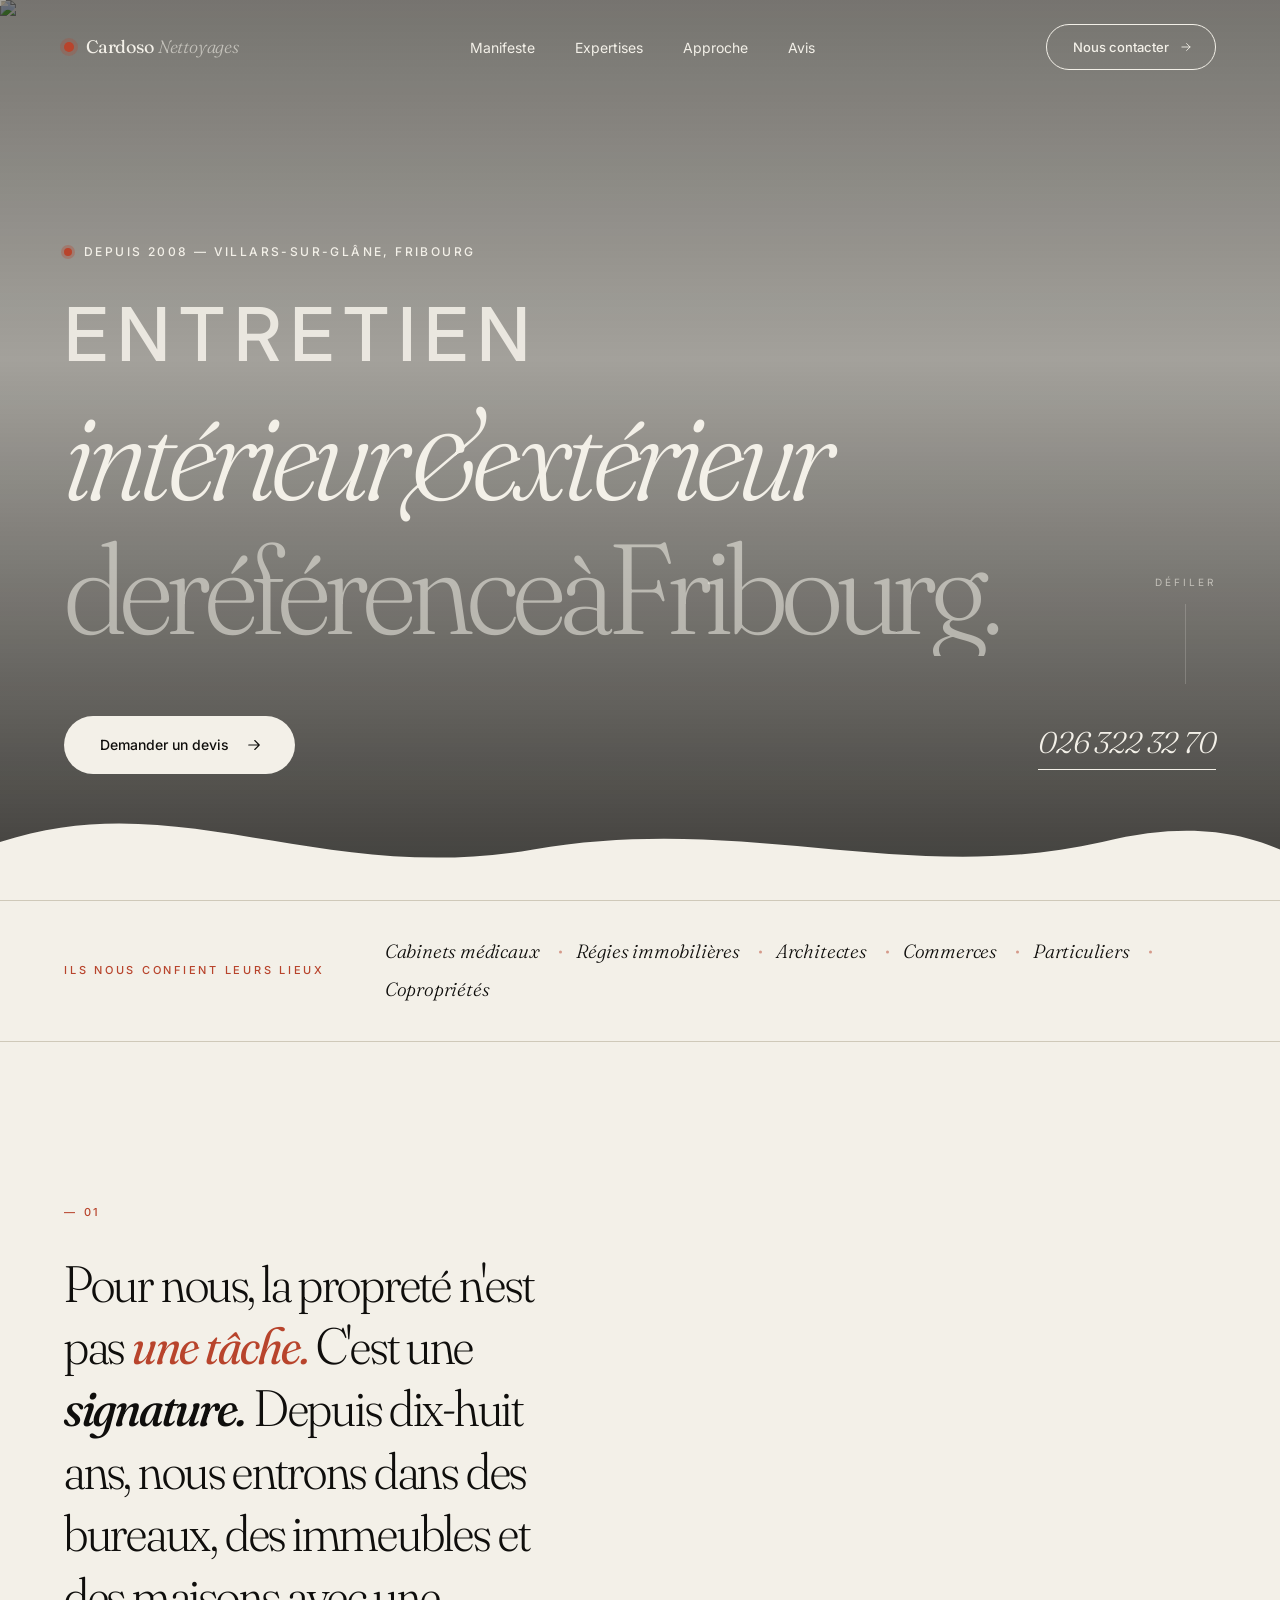
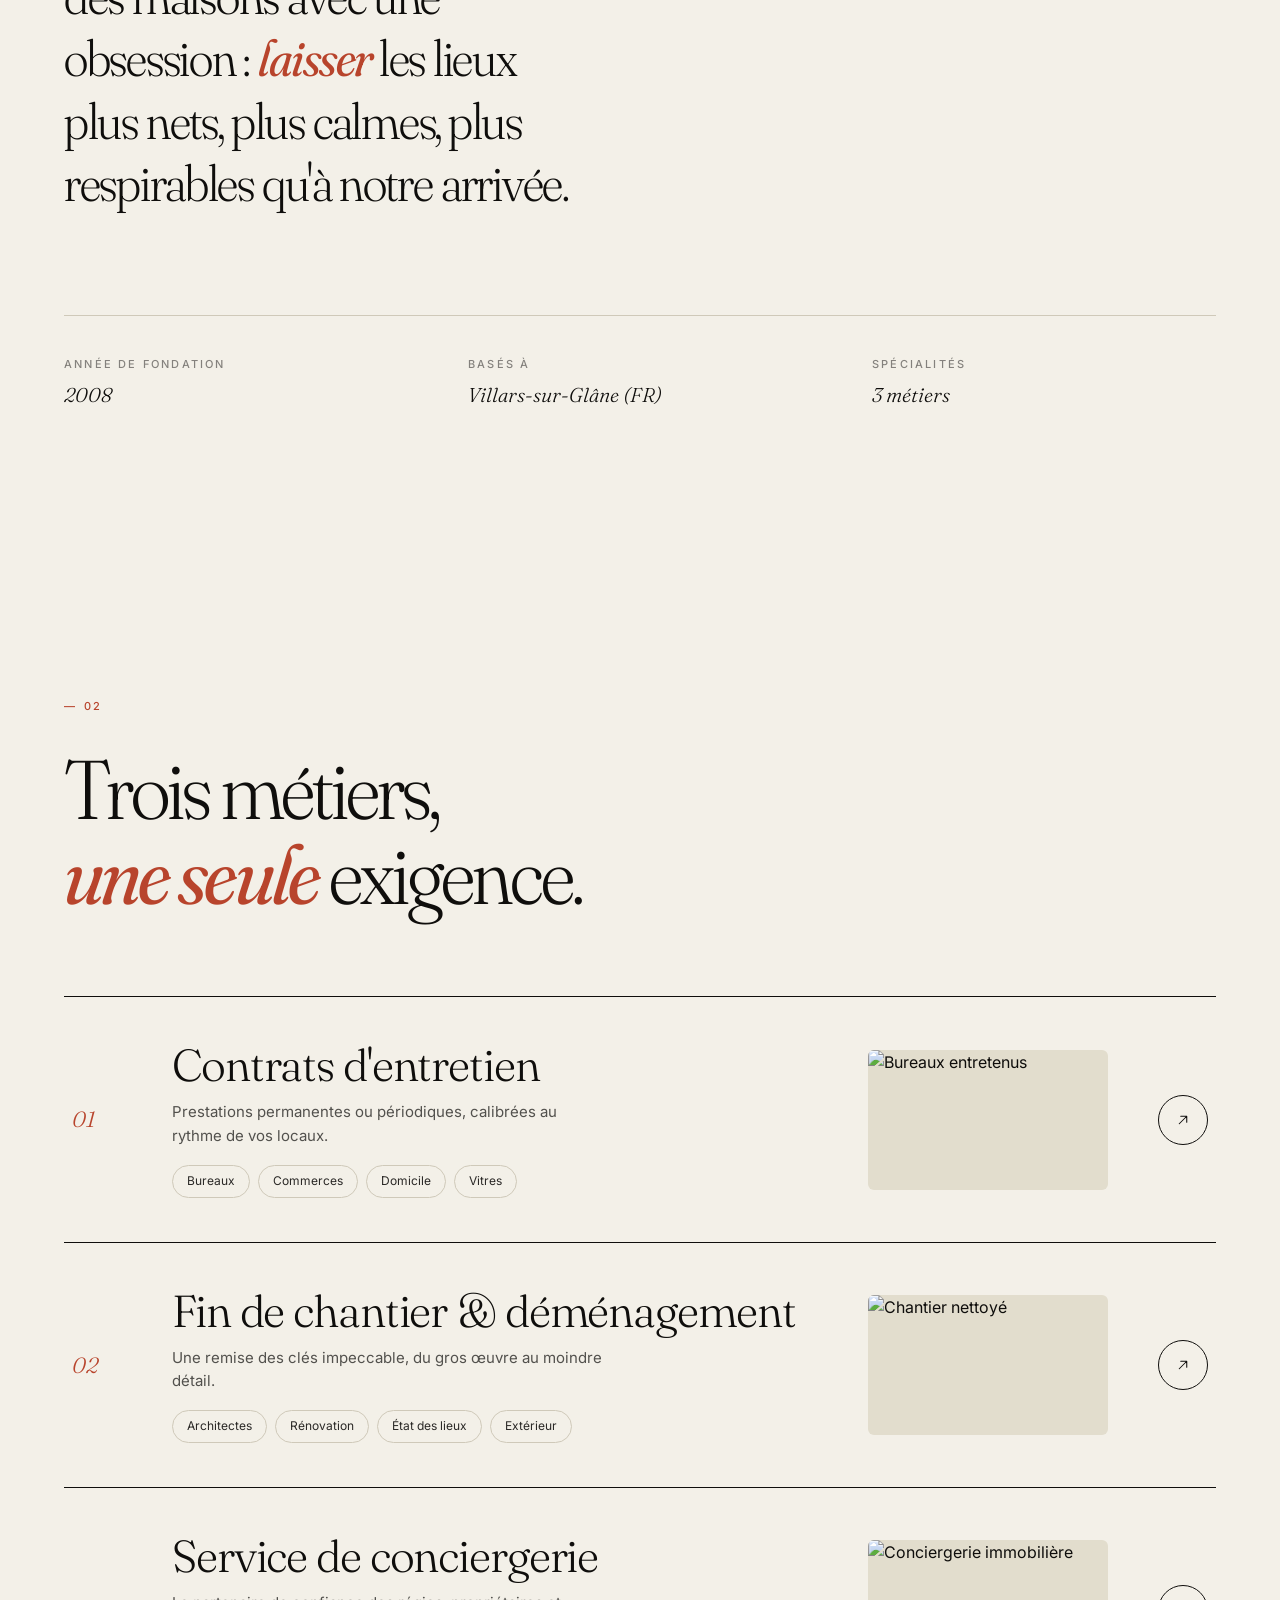
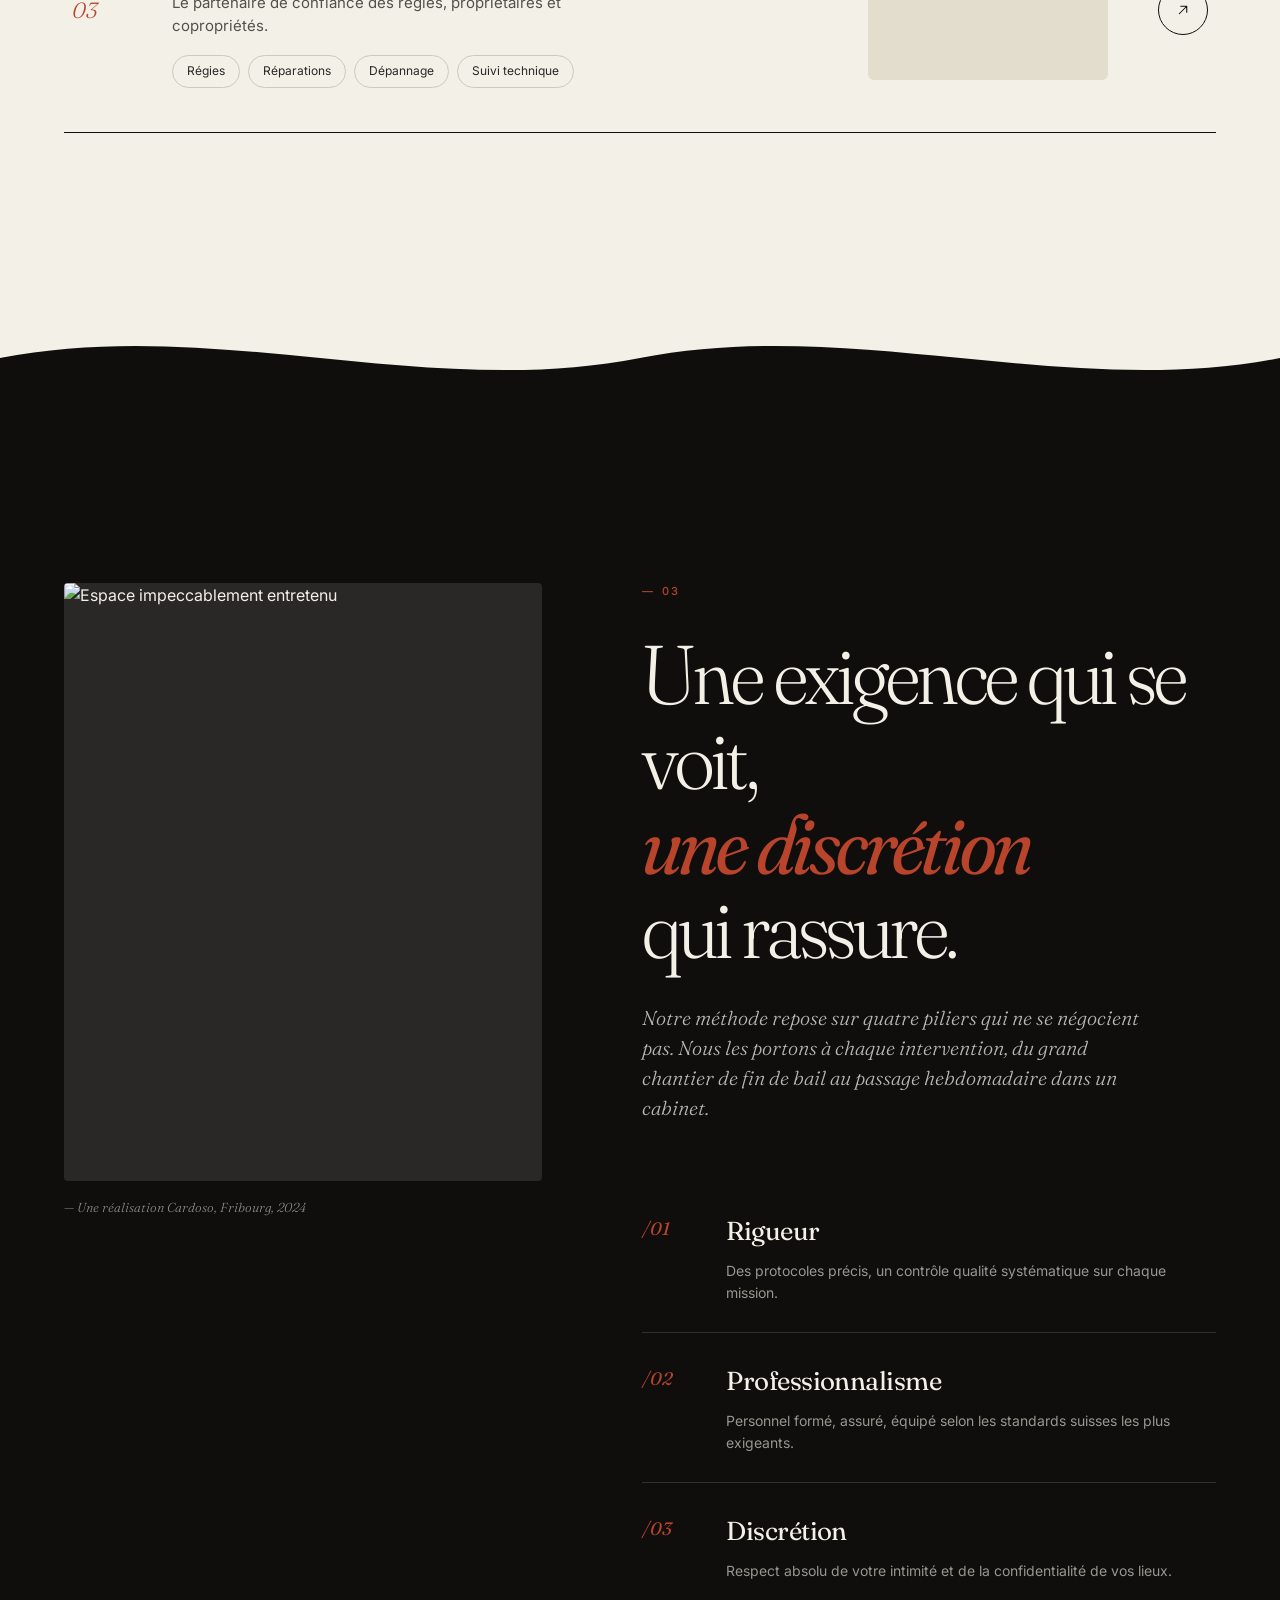
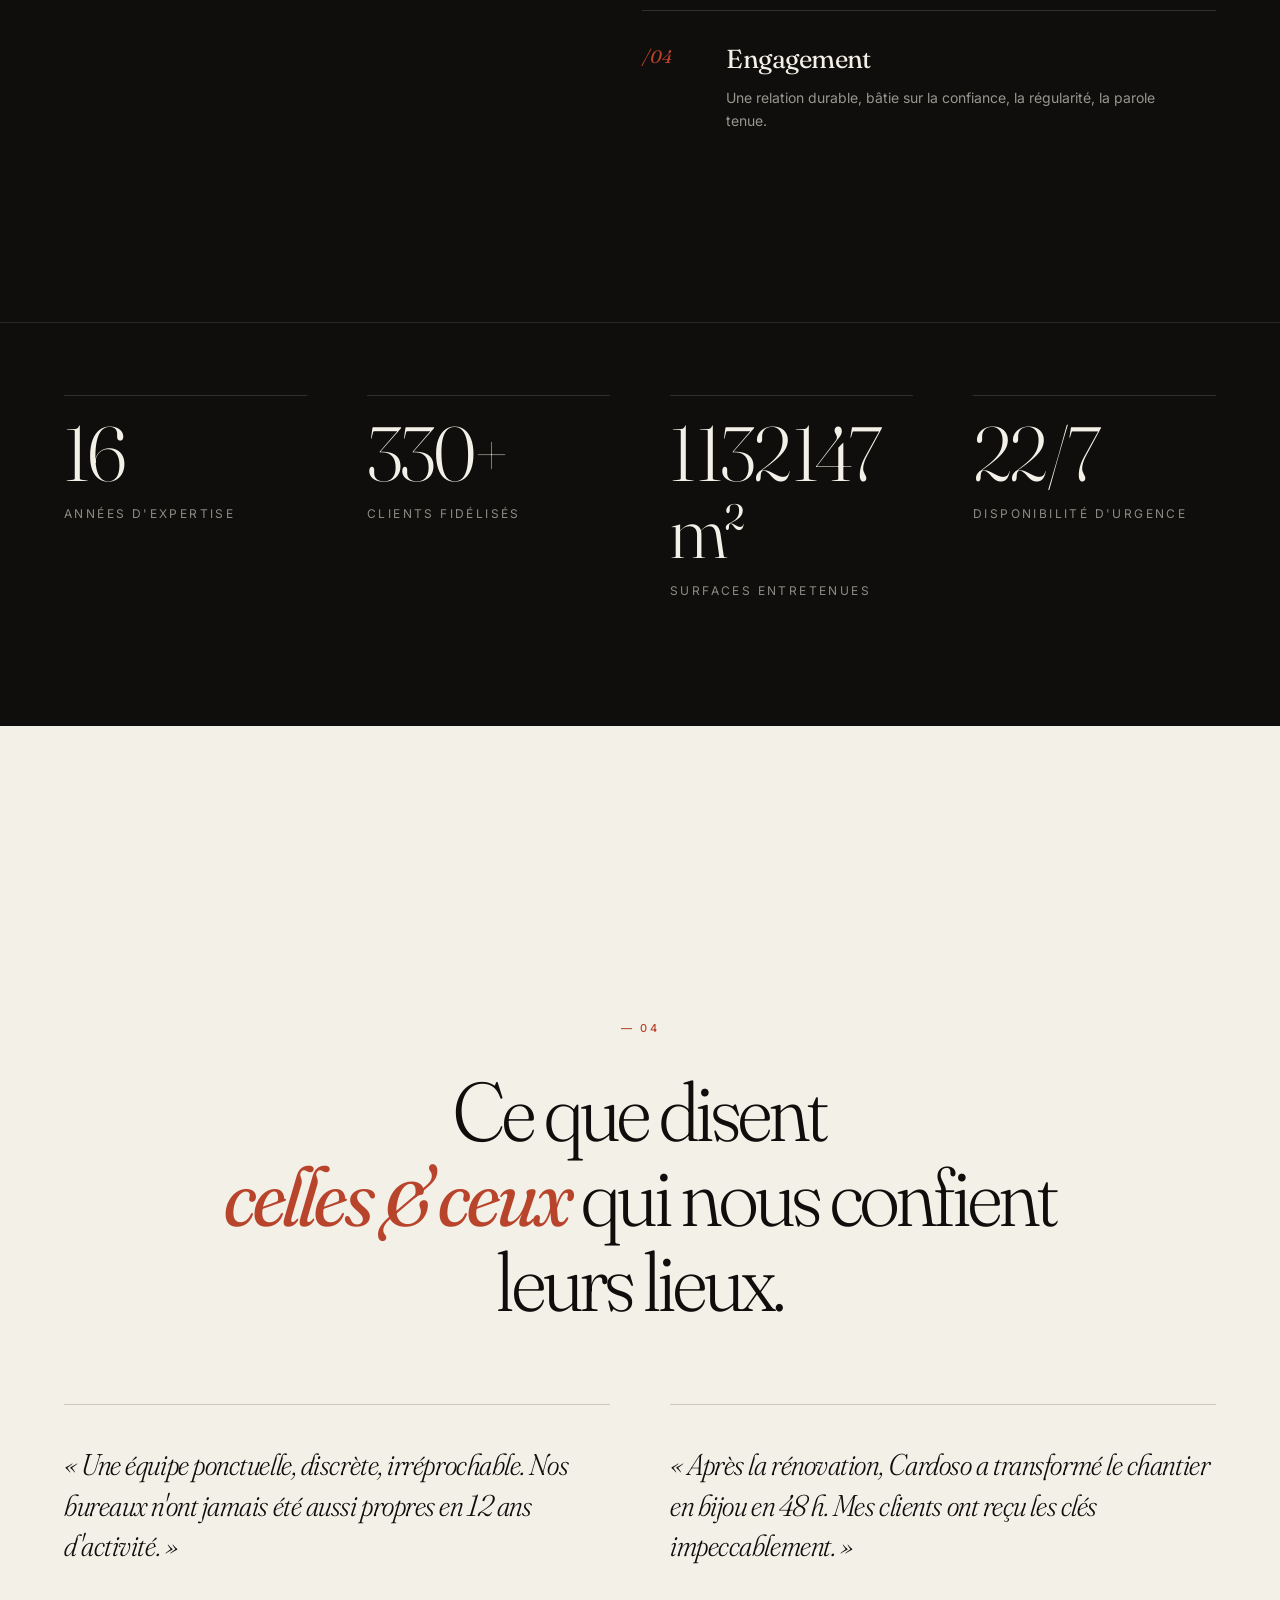
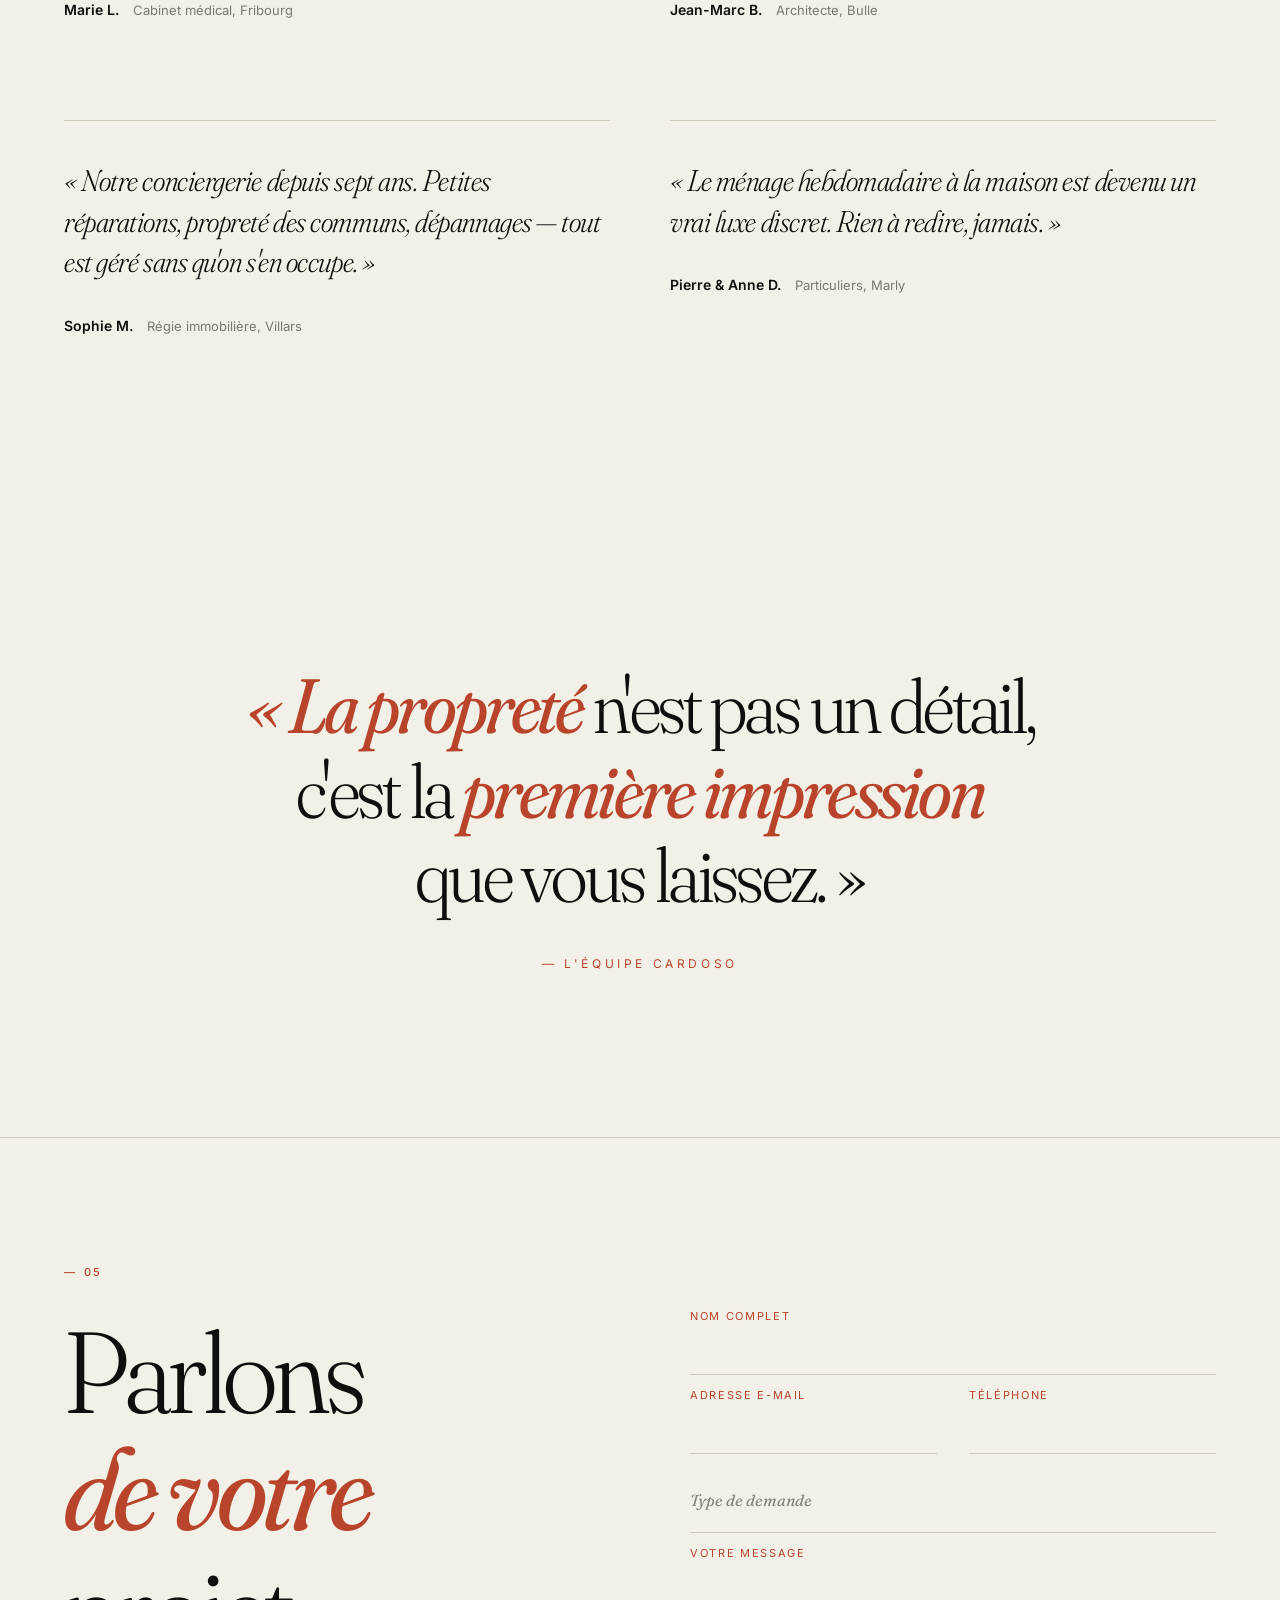
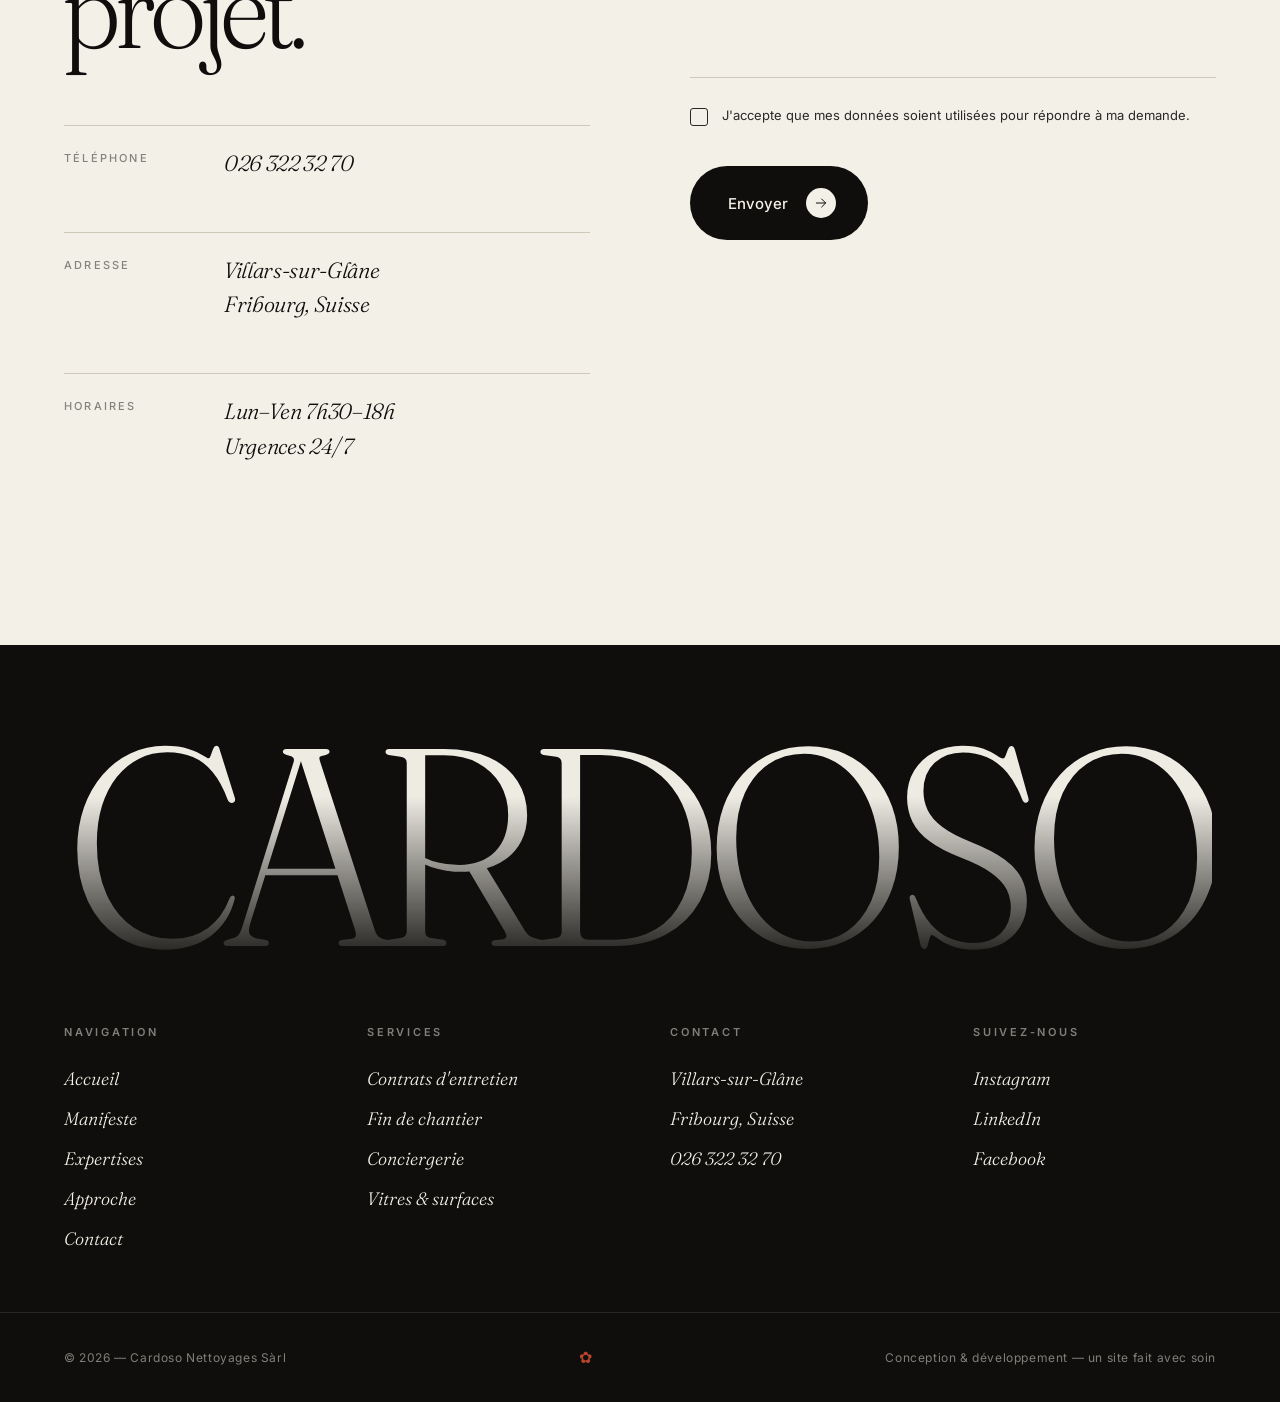
==== commit a8fb0300: "Revert "Refonte taste-skill — anti-AI-tells, Swiss-engineered, Inter" This reverts commit 80b3038c58" ====
--- a/index.html
+++ b/index.html
@@ -4,8 +4,10 @@
     <meta charset="UTF-8">
     <meta name="viewport" content="width=device-width, initial-scale=1.0">
 
-    <!-- SEO primaire -->
-    <title>Cardoso Nettoyages, entreprise de nettoyage à Fribourg</title>
+    <!-- =========================================================
+         SEO PRIMAIRE
+    ========================================================= -->
+    <title>Cardoso Nettoyages — Entreprise de nettoyage à Fribourg</title>
     <meta name="description" content="Entreprise de nettoyage à Fribourg depuis 2008. Contrats d'entretien, fin de chantier, conciergerie pour bureaux, régies et particuliers en Suisse romande. Devis gratuit.">
     <meta name="keywords" content="nettoyage Fribourg, entreprise nettoyage Villars-sur-Glâne, contrat entretien Fribourg, nettoyage fin de chantier, conciergerie immobilière Fribourg, nettoyage vitres, ménage à domicile, nettoyage bureaux Suisse romande">
     <meta name="author" content="Cardoso Nettoyages Sàrl">
@@ -13,49 +15,63 @@
     <meta name="language" content="French">
     <link rel="canonical" href="https://www.cardoso-nettoyages.ch/">
 
-    <!-- SEO local -->
+    <!-- =========================================================
+         SEO LOCAL — géolocalisation Fribourg
+    ========================================================= -->
     <meta name="geo.region" content="CH-FR">
     <meta name="geo.placename" content="Villars-sur-Glâne, Fribourg">
     <meta name="geo.position" content="46.7867;7.1356">
     <meta name="ICBM" content="46.7867, 7.1356">
 
-    <!-- Open Graph -->
+    <!-- =========================================================
+         OPEN GRAPH (Facebook, LinkedIn, WhatsApp)
+    ========================================================= -->
     <meta property="og:type" content="website">
     <meta property="og:url" content="https://www.cardoso-nettoyages.ch/">
-    <meta property="og:title" content="Cardoso Nettoyages, entreprise de nettoyage à Fribourg">
+    <meta property="og:title" content="Cardoso Nettoyages — Entreprise de nettoyage à Fribourg">
     <meta property="og:description" content="Entretien intérieur et extérieur de référence à Fribourg. 18 ans d'expertise au service des bureaux, régies et particuliers de Suisse romande.">
     <meta property="og:image" content="https://images.unsplash.com/photo-1603712725038-e9334ae8f39f?auto=format&fit=crop&w=1200&h=630&q=80">
     <meta property="og:image:width" content="1200">
     <meta property="og:image:height" content="630">
-    <meta property="og:image:alt" content="Cardoso Nettoyages, entreprise de nettoyage professionnelle à Fribourg">
+    <meta property="og:image:alt" content="Cardoso Nettoyages — entreprise de nettoyage professionnelle à Fribourg">
     <meta property="og:locale" content="fr_CH">
     <meta property="og:site_name" content="Cardoso Nettoyages Sàrl">
 
-    <!-- Twitter -->
+    <!-- =========================================================
+         TWITTER CARD
+    ========================================================= -->
     <meta name="twitter:card" content="summary_large_image">
     <meta name="twitter:url" content="https://www.cardoso-nettoyages.ch/">
-    <meta name="twitter:title" content="Cardoso Nettoyages, entreprise de nettoyage à Fribourg">
+    <meta name="twitter:title" content="Cardoso Nettoyages — Entreprise de nettoyage à Fribourg">
     <meta name="twitter:description" content="Entretien intérieur et extérieur de référence à Fribourg. 18 ans d'expertise.">
     <meta name="twitter:image" content="https://images.unsplash.com/photo-1603712725038-e9334ae8f39f?auto=format&fit=crop&w=1200&h=630&q=80">
 
-    <!-- Favicon -->
-    <link rel="icon" type="image/svg+xml" href="data:image/svg+xml,%3Csvg xmlns='http://www.w3.org/2000/svg' viewBox='0 0 100 100'%3E%3Crect width='100' height='100' rx='22' fill='%23C0392B'/%3E%3Ctext x='50' y='70' font-family='Inter,sans-serif' font-size='62' font-weight='700' fill='white' text-anchor='middle'%3EC%3C/text%3E%3C/svg%3E">
-    <meta name="theme-color" content="#fafafa">
+    <!-- =========================================================
+         FAVICON & APPARENCE
+    ========================================================= -->
+    <link rel="icon" type="image/svg+xml" href="data:image/svg+xml,%3Csvg xmlns='http://www.w3.org/2000/svg' viewBox='0 0 100 100'%3E%3Ccircle cx='50' cy='50' r='48' fill='%23b8442c'/%3E%3Ctext x='50' y='72' font-family='Georgia,serif' font-size='66' font-style='italic' fill='white' text-anchor='middle'%3EC%3C/text%3E%3C/svg%3E">
+    <meta name="theme-color" content="#f3f0e8">
     <meta name="apple-mobile-web-app-status-bar-style" content="default">
 
-    <!-- Performance -->
+    <!-- =========================================================
+         PERFORMANCE — preconnect & dns-prefetch
+    ========================================================= -->
     <link rel="preconnect" href="https://fonts.googleapis.com">
     <link rel="preconnect" href="https://fonts.gstatic.com" crossorigin>
     <link rel="dns-prefetch" href="https://images.unsplash.com">
+    <link rel="dns-prefetch" href="https://cdnjs.cloudflare.com">
     <link rel="preload" as="image" href="https://images.unsplash.com/photo-1603712725038-e9334ae8f39f?auto=format&fit=crop&w=2400&q=80">
 
-    <link href="https://fonts.googleapis.com/css2?family=Inter+Tight:wght@400;500;600;700&family=Inter:wght@400;500;600&display=swap" rel="stylesheet">
+    <link href="https://fonts.googleapis.com/css2?family=Fraunces:opsz,wght,SOFT,WONK@9..144,300..900,0..100,0..1&family=Inter:wght@300;400;500;600&display=swap" rel="stylesheet">
     <link rel="stylesheet" href="assets/css/style.css">
 
     <script src="https://cdnjs.cloudflare.com/ajax/libs/gsap/3.12.5/gsap.min.js" defer></script>
     <script src="https://cdnjs.cloudflare.com/ajax/libs/gsap/3.12.5/ScrollTrigger.min.js" defer></script>
 
-    <!-- Structured Data Schema.org -->
+    <!-- =========================================================
+         DONNÉES STRUCTURÉES — Schema.org JSON-LD
+         Améliore le SEO local + rich results Google
+    ========================================================= -->
     <script type="application/ld+json">
     {
       "@context": "https://schema.org",
@@ -127,7 +143,7 @@
                 "@type": "Offer",
                 "itemOffered": {
                   "@type": "Service",
-                  "name": "Fin de chantier et déménagement",
+                  "name": "Fin de chantier & déménagement",
                   "description": "Nettoyage de fin de chantier, après rénovation, états des lieux entrants et sortants.",
                   "url": "https://www.cardoso-nettoyages.ch/services/fin-de-chantier.html"
                 }
@@ -151,20 +167,41 @@
 <body>
 
     <!-- =====================================================
-         LOADER — compact, brand rouge, progress unique
+         CURSEUR PERSONNALISÉ — minimaliste
+    ===================================================== -->
+    <div class="cursor" id="cursor">
+        <span class="cursor-label" id="cursorLabel"></span>
+    </div>
+
+    <!-- =====================================================
+         LOADER — composition éditoriale moderne
     ===================================================== -->
     <div class="loader" id="loader">
-        <div class="loader-inner">
-            <h1 class="loader-brand" aria-label="Cardoso Nettoyages">
-                <span>Cardoso</span>
-                <span>Nettoyages</span>
+        <!-- Labels en coin (style mise en page éditoriale) -->
+        <span class="loader-corner top-left">
+            <span class="corner-mark">●</span>
+            <span>Cardoso Nettoyages Sàrl</span>
+        </span>
+        <span class="loader-corner top-right">Villars-sur-Glâne ⟶ Fribourg, CH</span>
+
+        <!-- Brand au centre, géant, upright -->
+        <div class="loader-stage" aria-label="Cardoso Nettoyages">
+            <h1 class="loader-brand">
+                <span class="brand-line"><span class="brand-mask">Cardoso</span></span>
+                <span class="brand-line"><span class="brand-mask">Nettoyages</span></span>
             </h1>
-            <div class="loader-progress">
-                <span class="loader-count" id="loaderCount">0</span>
-                <div class="loader-bar"><div class="loader-fill"></div></div>
-                <span class="loader-percent">100</span>
-            </div>
-        </div>
+            <span class="loader-tag">Est. 2008</span>
+        </div>
+
+        <!-- Barre de progression discrète en bas -->
+        <div class="loader-progress">
+            <span class="loader-count" id="loaderCount">00</span>
+            <div class="loader-bar"><div class="loader-fill"></div></div>
+            <span class="loader-label">Loading</span>
+        </div>
+
+        <!-- Coin bas-droit : numéro de version / marqueur design -->
+        <span class="loader-corner bottom-right">01 / 24</span>
     </div>
 
     <!-- =====================================================
@@ -172,64 +209,80 @@
     ===================================================== -->
     <nav class="nav" id="nav">
         <div class="nav-inner">
-            <a href="#" class="nav-brand" aria-label="Cardoso Nettoyages, retour à l'accueil">
-                <span class="brand-mark">C</span>
-                <span class="brand-name">Cardoso<span>Nettoyages</span></span>
+            <a href="#" class="nav-brand">
+                <span class="brand-dot"></span>
+                <span class="brand-name">Cardoso<em>Nettoyages</em></span>
             </a>
 
             <ul class="nav-list" id="navList">
-                <li><a href="#services" class="nav-link">Services</a></li>
-                <li><a href="#approche" class="nav-link">Approche</a></li>
-                <li><a href="#avis" class="nav-link">Avis</a></li>
-                <li><a href="#contact" class="nav-link">Contact</a></li>
+                <li><a href="#manifeste" class="nav-link" data-cursor="lire">Manifeste</a></li>
+                <li><a href="#expertises" class="nav-link" data-cursor="voir">Expertises</a></li>
+                <li><a href="#approche" class="nav-link" data-cursor="lire">Approche</a></li>
+                <li><a href="#temoignages" class="nav-link" data-cursor="lire">Avis</a></li>
             </ul>
 
-            <a href="tel:+41263223270" class="nav-phone">026 322 32 70</a>
-
-            <button class="nav-burger" id="navBurger" aria-label="Menu" aria-expanded="false">
+            <a href="#contact" class="nav-cta" data-cursor="écrire">
+                <span>Nous contacter</span>
+                <svg viewBox="0 0 24 24" width="14" height="14"><path d="M5 12h14M13 6l6 6-6 6" stroke="currentColor" stroke-width="1.5" fill="none" stroke-linecap="round" stroke-linejoin="round"/></svg>
+            </a>
+
+            <button class="nav-burger" id="navBurger" aria-label="Menu">
                 <span></span><span></span>
             </button>
         </div>
     </nav>
 
     <!-- =====================================================
-         HERO — 4 éléments max, vraie image, headline 2 lignes
+         HERO
     ===================================================== -->
     <header class="hero" id="accueil">
+        <!-- Image / vidéo de fond -->
         <div class="hero-media">
-            <img src="https://images.unsplash.com/photo-1603712725038-e9334ae8f39f?auto=format&fit=crop&w=2400&q=80" alt="Geste de nettoyage professionnel par l'équipe Cardoso à Fribourg" class="hero-img">
+            <img src="https://images.unsplash.com/photo-1603712725038-e9334ae8f39f?auto=format&fit=crop&w=2400&q=80" alt="Cardoso Nettoyages — entretien professionnel à Fribourg" class="hero-img">
             <div class="hero-tint"></div>
         </div>
 
+        <!-- Vague SVG organique en bas de hero -->
+        <svg class="hero-wave" viewBox="0 0 1440 220" preserveAspectRatio="none" aria-hidden="true">
+            <path d="M0,140 C200,60 360,200 600,150 C840,100 1020,200 1240,140 C1340,110 1400,130 1440,150 L1440,220 L0,220 Z" fill="#f3f0e8"/>
+        </svg>
+
         <div class="hero-content">
-            <span class="hero-eyebrow">Entreprise familiale, fondée en 2008</span>
+            <span class="hero-eyebrow">
+                <span class="dot"></span>Depuis 2008 — Villars-sur-Glâne, Fribourg
+            </span>
 
             <h1 class="hero-title">
-                L'entretien<br>
-                <em>professionnel</em> à Fribourg.
+                <span class="title-row spaced" data-split>Entretien</span>
+                <span class="title-row italic" data-split>intérieur &amp; extérieur</span>
+                <span class="title-row faded" data-split>de référence à Fribourg.</span>
             </h1>
 
-            <p class="hero-lead">
-                Contrats d'entretien, fin de chantier, conciergerie. Pour les bureaux, les régies et les particuliers de Suisse romande.
-            </p>
-
-            <div class="hero-actions">
-                <a href="#contact" class="btn btn-primary">Demander un devis</a>
-                <a href="#services" class="btn btn-ghost">Voir nos services</a>
-            </div>
+            <div class="hero-foot">
+                <a href="#contact" class="link-arrow" data-cursor="écrire">
+                    <span>Demander un devis</span>
+                    <svg viewBox="0 0 24 24" width="18" height="18"><path d="M5 12h14M13 6l6 6-6 6" stroke="currentColor" stroke-width="1.5" fill="none" stroke-linecap="round" stroke-linejoin="round"/></svg>
+                </a>
+                <a href="tel:+41263223270" class="hero-phone">026 322 32 70</a>
+            </div>
+        </div>
+
+        <div class="hero-scroll">
+            <span>Défiler</span>
+            <div class="scroll-bar"><i></i></div>
         </div>
     </header>
 
     <!-- =====================================================
-         BANDEAU CLIENTS — sectors, no middle dots
-    ===================================================== -->
-    <section class="trust" aria-label="Secteurs desservis">
-        <div class="container trust-grid">
+         BANDEAU CLIENTS — statique, éditorial
+    ===================================================== -->
+    <section class="trust" aria-label="Nos secteurs">
+        <div class="container trust-inner">
             <span class="trust-label">Ils nous confient leurs lieux</span>
-            <ul class="trust-sectors">
+            <ul class="trust-list">
+                <li>Cabinets médicaux</li>
                 <li>Régies immobilières</li>
                 <li>Architectes</li>
-                <li>Cabinets médicaux</li>
                 <li>Commerces</li>
                 <li>Particuliers</li>
                 <li>Copropriétés</li>
@@ -238,20 +291,48 @@
     </section>
 
     <!-- =====================================================
-         SERVICES — 3 lignes pleine largeur, image dédiée
-    ===================================================== -->
-    <section class="services" id="services">
+         MANIFESTE — grande phrase éditoriale
+    ===================================================== -->
+    <section class="manifesto" id="manifeste">
+        <div class="container">
+            <span class="section-num">— 01</span>
+            <p class="manifesto-text" data-split-words>
+                Pour nous, la propreté n'est pas <em>une tâche.</em> C'est une <strong>signature.</strong> Depuis dix-huit ans, nous entrons dans des bureaux, des immeubles et des maisons avec une obsession : <em>laisser</em> les lieux plus nets, plus calmes, plus respirables qu'à notre arrivée.
+            </p>
+
+            <div class="manifesto-meta">
+                <div class="meta-block">
+                    <span class="meta-key">Année de fondation</span>
+                    <span class="meta-val">2008</span>
+                </div>
+                <div class="meta-block">
+                    <span class="meta-key">Basés à</span>
+                    <span class="meta-val">Villars-sur-Glâne (FR)</span>
+                </div>
+                <div class="meta-block">
+                    <span class="meta-key">Spécialités</span>
+                    <span class="meta-val">3 métiers</span>
+                </div>
+            </div>
+        </div>
+    </section>
+
+    <!-- =====================================================
+         EXPERTISES — 3 services
+    ===================================================== -->
+    <section class="expertises" id="expertises">
         <div class="container">
             <header class="section-head">
+                <span class="section-num">— 02</span>
                 <h2 class="section-title">
                     Trois métiers,<br>
-                    une <em>exigence</em>.
+                    <em>une seule</em> exigence.
                 </h2>
             </header>
 
             <div class="services-list">
 
-                <a class="service" href="services/contrats-entretien.html" aria-label="Découvrir nos contrats d'entretien">
+                <a class="service" href="services/contrats-entretien.html" data-cursor="découvrir">
                     <div class="service-row">
                         <span class="service-index">01</span>
                         <div class="service-main">
@@ -267,17 +348,17 @@
                         <div class="service-thumb">
                             <img src="https://images.unsplash.com/photo-1604014237800-1c9102c219da?auto=format&fit=crop&w=900&q=80" alt="Bureaux entretenus">
                         </div>
-                        <span class="service-arrow" aria-hidden="true">
-                            <svg viewBox="0 0 24 24"><path d="M7 17L17 7M9 7h8v8" stroke="currentColor" stroke-width="1.5" fill="none" stroke-linecap="round" stroke-linejoin="round"/></svg>
+                        <span class="service-arrow">
+                            <svg viewBox="0 0 24 24"><path d="M7 17L17 7M9 7h8v8" stroke="currentColor" stroke-width="1.4" fill="none" stroke-linecap="round" stroke-linejoin="round"/></svg>
                         </span>
                     </div>
                 </a>
 
-                <a class="service" href="services/fin-de-chantier.html" aria-label="Découvrir notre nettoyage de fin de chantier">
+                <a class="service" href="services/fin-de-chantier.html" data-cursor="découvrir">
                     <div class="service-row">
                         <span class="service-index">02</span>
                         <div class="service-main">
-                            <h3 class="service-name">Fin de chantier et déménagement</h3>
+                            <h3 class="service-name">Fin de chantier &amp; déménagement</h3>
                             <p class="service-desc">Une remise des clés impeccable, du gros œuvre au moindre détail.</p>
                             <ul class="service-tags">
                                 <li>Architectes</li>
@@ -289,13 +370,13 @@
                         <div class="service-thumb">
                             <img src="https://images.unsplash.com/photo-1503387762-592deb58ef4e?auto=format&fit=crop&w=900&q=80" alt="Chantier nettoyé">
                         </div>
-                        <span class="service-arrow" aria-hidden="true">
-                            <svg viewBox="0 0 24 24"><path d="M7 17L17 7M9 7h8v8" stroke="currentColor" stroke-width="1.5" fill="none" stroke-linecap="round" stroke-linejoin="round"/></svg>
+                        <span class="service-arrow">
+                            <svg viewBox="0 0 24 24"><path d="M7 17L17 7M9 7h8v8" stroke="currentColor" stroke-width="1.4" fill="none" stroke-linecap="round" stroke-linejoin="round"/></svg>
                         </span>
                     </div>
                 </a>
 
-                <a class="service" href="services/conciergerie.html" aria-label="Découvrir notre service de conciergerie">
+                <a class="service" href="services/conciergerie.html" data-cursor="découvrir">
                     <div class="service-row">
                         <span class="service-index">03</span>
                         <div class="service-main">
@@ -311,8 +392,8 @@
                         <div class="service-thumb">
                             <img src="https://images.unsplash.com/photo-1545324418-cc1a3fa10c00?auto=format&fit=crop&w=900&q=80" alt="Conciergerie immobilière">
                         </div>
-                        <span class="service-arrow" aria-hidden="true">
-                            <svg viewBox="0 0 24 24"><path d="M7 17L17 7M9 7h8v8" stroke="currentColor" stroke-width="1.5" fill="none" stroke-linecap="round" stroke-linejoin="round"/></svg>
+                        <span class="service-arrow">
+                            <svg viewBox="0 0 24 24"><path d="M7 17L17 7M9 7h8v8" stroke="currentColor" stroke-width="1.4" fill="none" stroke-linecap="round" stroke-linejoin="round"/></svg>
                         </span>
                     </div>
                 </a>
@@ -321,44 +402,66 @@
         </div>
     </section>
 
-    <!-- =====================================================
-         APPROCHE — image + 4 piliers, fond inversé
+    <!-- Vague organique -->
+    <div class="wave-divider">
+        <svg viewBox="0 0 1440 180" preserveAspectRatio="none">
+            <path d="M0,90 C240,30 480,150 720,90 C960,30 1200,150 1440,90 L1440,180 L0,180 Z" fill="#0f0e0c"/>
+        </svg>
+    </div>
+
+    <!-- =====================================================
+         APPROCHE — image + texte
     ===================================================== -->
     <section class="approach" id="approche">
         <div class="container approach-grid">
 
             <div class="approach-visual">
                 <div class="visual-frame">
-                    <img src="https://images.unsplash.com/photo-1581578731548-c64695cc6952?auto=format&fit=crop&w=1200&q=80" alt="Espace impeccablement entretenu par Cardoso" data-parallax-img>
-                </div>
+                    <img src="https://images.unsplash.com/photo-1581578731548-c64695cc6952?auto=format&fit=crop&w=1200&q=80" alt="Espace impeccablement entretenu" data-parallax-img>
+                </div>
+                <span class="visual-caption">— Une réalisation Cardoso, Fribourg, 2024</span>
             </div>
 
             <div class="approach-text">
+                <span class="section-num light">— 03</span>
                 <h2 class="section-title light">
                     Une exigence qui se voit,<br>
-                    une <em>discrétion</em> qui rassure.
+                    <em>une discrétion</em><br>
+                    qui rassure.
                 </h2>
 
                 <p class="approach-lead">
-                    Notre méthode repose sur quatre piliers que nous portons à chaque intervention, du grand chantier de fin de bail au passage hebdomadaire dans un cabinet.
+                    Notre méthode repose sur quatre piliers qui ne se négocient pas. Nous les portons à chaque intervention, du grand chantier de fin de bail au passage hebdomadaire dans un cabinet.
                 </p>
 
                 <ol class="pillars">
                     <li>
-                        <h3>Rigueur</h3>
-                        <p>Des protocoles précis, un contrôle qualité systématique sur chaque mission.</p>
+                        <span class="pillar-num">/01</span>
+                        <div>
+                            <h4>Rigueur</h4>
+                            <p>Des protocoles précis, un contrôle qualité systématique sur chaque mission.</p>
+                        </div>
                     </li>
                     <li>
-                        <h3>Professionnalisme</h3>
-                        <p>Personnel formé, assuré, équipé selon les standards suisses les plus exigeants.</p>
+                        <span class="pillar-num">/02</span>
+                        <div>
+                            <h4>Professionnalisme</h4>
+                            <p>Personnel formé, assuré, équipé selon les standards suisses les plus exigeants.</p>
+                        </div>
                     </li>
                     <li>
-                        <h3>Discrétion</h3>
-                        <p>Respect absolu de votre intimité et de la confidentialité de vos lieux.</p>
+                        <span class="pillar-num">/03</span>
+                        <div>
+                            <h4>Discrétion</h4>
+                            <p>Respect absolu de votre intimité et de la confidentialité de vos lieux.</p>
+                        </div>
                     </li>
                     <li>
-                        <h3>Engagement</h3>
-                        <p>Une relation durable, bâtie sur la confiance, la régularité, la parole tenue.</p>
+                        <span class="pillar-num">/04</span>
+                        <div>
+                            <h4>Engagement</h4>
+                            <p>Une relation durable, bâtie sur la confiance, la régularité, la parole tenue.</p>
+                        </div>
                     </li>
                 </ol>
             </div>
@@ -367,13 +470,13 @@
     </section>
 
     <!-- =====================================================
-         CHIFFRES — clés, minimal
+         CHIFFRES
     ===================================================== -->
     <section class="figures">
         <div class="container">
             <div class="figures-grid">
                 <div class="figure">
-                    <span class="figure-num" data-counter="18">0</span>
+                    <span class="figure-num" data-counter="18" data-suffix="">0</span>
                     <span class="figure-label">Années d'expertise</span>
                 </div>
                 <div class="figure">
@@ -392,44 +495,53 @@
         </div>
     </section>
 
-    <!-- =====================================================
-         TÉMOIGNAGES — 4 cartes, citations courtes
-    ===================================================== -->
-    <section class="testimonials" id="avis">
+    <!-- Vague (retour cream) -->
+    <div class="wave-divider flip">
+        <svg viewBox="0 0 1440 180" preserveAspectRatio="none">
+            <path d="M0,90 C240,30 480,150 720,90 C960,30 1200,150 1440,90 L1440,180 L0,180 Z" fill="#f3f0e8"/>
+        </svg>
+    </div>
+
+    <!-- =====================================================
+         TÉMOIGNAGES
+    ===================================================== -->
+    <section class="testimonials" id="temoignages">
         <div class="container">
             <header class="section-head center">
+                <span class="section-num">— 04</span>
                 <h2 class="section-title">
-                    Ce qu'en disent<br>
-                    nos <em>clients</em>.
+                    Ce que disent<br>
+                    <em>celles &amp; ceux</em> qui nous confient<br>
+                    leurs lieux.
                 </h2>
             </header>
 
             <div class="testi-grid">
                 <article class="testi">
-                    <p>«&nbsp;Ponctuels, discrets, irréprochables. Nos bureaux n'ont jamais été aussi propres en 12 ans d'activité.&nbsp;»</p>
+                    <p>« Une équipe ponctuelle, discrète, irréprochable. Nos bureaux n'ont jamais été aussi propres en 12 ans d'activité. »</p>
                     <footer>
                         <span class="testi-name">Marie L.</span>
                         <span class="testi-role">Cabinet médical, Fribourg</span>
                     </footer>
                 </article>
                 <article class="testi">
-                    <p>«&nbsp;Après la rénovation, Cardoso a transformé le chantier en bijou en 48&nbsp;h. Mes clients ont reçu les clés impeccablement.&nbsp;»</p>
+                    <p>« Après la rénovation, Cardoso a transformé le chantier en bijou en 48 h. Mes clients ont reçu les clés impeccablement. »</p>
                     <footer>
                         <span class="testi-name">Jean-Marc B.</span>
                         <span class="testi-role">Architecte, Bulle</span>
                     </footer>
                 </article>
                 <article class="testi">
-                    <p>«&nbsp;Notre conciergerie depuis sept ans. Propreté des communs, dépannages, tout est géré sans qu'on s'en occupe.&nbsp;»</p>
+                    <p>« Notre conciergerie depuis sept ans. Petites réparations, propreté des communs, dépannages — tout est géré sans qu'on s'en occupe. »</p>
                     <footer>
                         <span class="testi-name">Sophie M.</span>
                         <span class="testi-role">Régie immobilière, Villars</span>
                     </footer>
                 </article>
                 <article class="testi">
-                    <p>«&nbsp;Le ménage hebdomadaire à la maison est devenu un vrai luxe discret. Rien à redire, jamais.&nbsp;»</p>
+                    <p>« Le ménage hebdomadaire à la maison est devenu un vrai luxe discret. Rien à redire, jamais. »</p>
                     <footer>
-                        <span class="testi-name">Pierre et Anne D.</span>
+                        <span class="testi-name">Pierre &amp; Anne D.</span>
                         <span class="testi-role">Particuliers, Marly</span>
                     </footer>
                 </article>
@@ -438,15 +550,31 @@
     </section>
 
     <!-- =====================================================
-         CONTACT — info + formulaire
+         CITATION
+    ===================================================== -->
+    <section class="quote-block">
+        <div class="container">
+            <p class="big-quote" data-split-words>
+                <em>« La propreté</em> n'est pas un détail,<br>
+                c'est la <em>première impression</em><br>
+                que vous laissez. »
+            </p>
+            <cite>— L'équipe Cardoso</cite>
+        </div>
+    </section>
+
+    <!-- =====================================================
+         CONTACT
     ===================================================== -->
     <section class="contact" id="contact">
         <div class="container contact-grid">
 
             <div class="contact-left">
-                <h2 class="section-title">
-                    Discutons<br>
-                    de votre <em>projet</em>.
+                <span class="section-num">— 05</span>
+                <h2 class="section-title big">
+                    Parlons<br>
+                    <em>de votre</em><br>
+                    projet.
                 </h2>
 
                 <ul class="contact-meta">
@@ -460,7 +588,7 @@
                     </li>
                     <li>
                         <span class="meta-key">Horaires</span>
-                        <span class="meta-val">Lun à Ven, 7h30 à 18h<br>Urgences disponibles 24/7</span>
+                        <span class="meta-val">Lun–Ven 7h30–18h<br>Urgences 24/7</span>
                     </li>
                 </ul>
             </div>
@@ -468,49 +596,51 @@
             <form class="contact-form" action="contact.php" method="POST" id="contactForm" novalidate>
 
                 <div class="field">
+                    <input type="text" id="name" name="name" required>
                     <label for="name">Nom complet</label>
-                    <input type="text" id="name" name="name" required autocomplete="name">
                 </div>
 
                 <div class="field-row">
                     <div class="field">
+                        <input type="email" id="email" name="email" required>
                         <label for="email">Adresse e-mail</label>
-                        <input type="email" id="email" name="email" required autocomplete="email">
                     </div>
                     <div class="field">
+                        <input type="tel" id="phone" name="phone">
                         <label for="phone">Téléphone</label>
-                        <input type="tel" id="phone" name="phone" autocomplete="tel">
                     </div>
                 </div>
 
                 <div class="field">
-                    <label for="subject">Type de demande</label>
                     <select id="subject" name="subject" required>
-                        <option value="" disabled selected>Sélectionner</option>
+                        <option value="" disabled selected></option>
                         <option value="entretien">Contrat d'entretien</option>
-                        <option value="chantier">Fin de chantier ou déménagement</option>
+                        <option value="chantier">Fin de chantier / déménagement</option>
                         <option value="conciergerie">Conciergerie</option>
                         <option value="autre">Autre demande</option>
                     </select>
+                    <label for="subject">Type de demande</label>
                 </div>
 
                 <div class="field">
+                    <textarea id="message" name="message" rows="4" required></textarea>
                     <label for="message">Votre message</label>
-                    <textarea id="message" name="message" rows="4" required></textarea>
                 </div>
 
                 <label class="check">
                     <input type="checkbox" name="consent" required>
-                    <span class="check-mark" aria-hidden="true"></span>
+                    <span class="check-mark"></span>
                     <span>J'accepte que mes données soient utilisées pour répondre à ma demande.</span>
                 </label>
 
-                <button type="submit" class="btn btn-primary submit">
-                    <span>Envoyer ma demande</span>
-                    <svg viewBox="0 0 24 24" width="16" height="16" aria-hidden="true"><path d="M5 12h14M13 6l6 6-6 6" stroke="currentColor" stroke-width="1.6" fill="none" stroke-linecap="round" stroke-linejoin="round"/></svg>
+                <button type="submit" class="submit" data-cursor="envoyer">
+                    <span class="submit-text">Envoyer</span>
+                    <span class="submit-arrow">
+                        <svg viewBox="0 0 24 24" width="16" height="16"><path d="M5 12h14M13 6l6 6-6 6" stroke="currentColor" stroke-width="1.5" fill="none" stroke-linecap="round" stroke-linejoin="round"/></svg>
+                    </span>
                 </button>
 
-                <div class="form-status" id="formStatus" role="status" aria-live="polite"></div>
+                <div class="form-status" id="formStatus"></div>
             </form>
 
         </div>
@@ -521,8 +651,9 @@
     ===================================================== -->
     <footer class="footer">
 
-        <div class="footer-giant" aria-hidden="true">
-            <span>Cardoso</span>
+        <!-- Mot géant qui s'étire -->
+        <div class="footer-giant">
+            <span data-split>CARDOSO</span>
         </div>
 
         <div class="container footer-grid">
@@ -530,18 +661,19 @@
                 <h4>Navigation</h4>
                 <ul>
                     <li><a href="#accueil">Accueil</a></li>
-                    <li><a href="#services">Services</a></li>
+                    <li><a href="#manifeste">Manifeste</a></li>
+                    <li><a href="#expertises">Expertises</a></li>
                     <li><a href="#approche">Approche</a></li>
-                    <li><a href="#avis">Avis</a></li>
                     <li><a href="#contact">Contact</a></li>
                 </ul>
             </div>
             <div class="footer-col">
                 <h4>Services</h4>
                 <ul>
-                    <li><a href="services/contrats-entretien.html">Contrats d'entretien</a></li>
-                    <li><a href="services/fin-de-chantier.html">Fin de chantier</a></li>
-                    <li><a href="services/conciergerie.html">Conciergerie</a></li>
+                    <li>Contrats d'entretien</li>
+                    <li>Fin de chantier</li>
+                    <li>Conciergerie</li>
+                    <li>Vitres &amp; surfaces</li>
                 </ul>
             </div>
             <div class="footer-col">
@@ -554,18 +686,19 @@
             </div>
             <div class="footer-col">
                 <h4>Suivez-nous</h4>
-                <ul>
-                    <li><a href="#" rel="noopener">Instagram</a></li>
-                    <li><a href="#" rel="noopener">LinkedIn</a></li>
-                    <li><a href="#" rel="noopener">Facebook</a></li>
+                <ul class="socials">
+                    <li><a href="#" data-cursor="voir">Instagram</a></li>
+                    <li><a href="#" data-cursor="voir">LinkedIn</a></li>
+                    <li><a href="#" data-cursor="voir">Facebook</a></li>
                 </ul>
             </div>
         </div>
 
         <div class="footer-base">
             <div class="container">
-                <span>© <span id="year"></span>, Cardoso Nettoyages Sàrl. Tous droits réservés.</span>
-                <span class="footer-cred">Site fait avec soin à Fribourg</span>
+                <span>© <span id="year"></span> — Cardoso Nettoyages Sàrl</span>
+                <span class="footer-emoji">✿</span>
+                <span>Conception &amp; développement — un site fait avec soin</span>
             </div>
         </div>
     </footer>
--- a/assets/css/style.css
+++ b/assets/css/style.css
@@ -1,12 +1,11 @@
 /* =============================================================
-   CARDOSO NETTOYAGES — STYLESHEET
-   Direction : Swiss-engineered, monochrome plus accent rouge.
-   Typo : Inter (display Inter Tight, body Inter).
-   Easings : courbes fortes type Emil Kowalski.
+   CARDOSO NETTOYAGES — STYLE ÉDITORIAL
+   Inspiration : oroya.fr — palette crème, typographie large,
+   lettres espacées, vagues organiques, micro-interactions
    ============================================================= */
 
 /* =====================================================
-   1. RESET ET TOKENS
+   1. RESET & VARIABLES
 ===================================================== */
 *, *::before, *::after {
     box-sizing: border-box;
@@ -15,46 +14,29 @@
 }
 
 :root {
-    /* Palette monochrome plus rouge */
-    --bg:          #fafafa;
-    --bg-soft:     #f4f4f5;
-    --bg-deep:     #e4e4e7;
-    --ink:         #0a0a0a;
-    --ink-soft:    #18181b;
-    --gray-700:    #3f3f46;
-    --gray-500:    #71717a;
-    --gray-300:    #a1a1aa;
-    --line:        #d4d4d8;
-    --line-soft:   #e4e4e7;
-    --paper:       #ffffff;
-
-    /* Accent rouge unique */
-    --red:         #C0392B;
-    --red-deep:    #962A20;
-    --red-bright:  #E04030;
-
-    /* Inverse pour sections sombres */
-    --ink-bg:      #0a0a0a;
-    --ink-bg-soft: #18181b;
+    /* Palette éditoriale */
+    --cream:       #f3f0e8;
+    --cream-soft:  #ebe7dc;
+    --cream-deep:  #e2ddcd;
+    --ink:         #0f0e0c;
+    --ink-soft:    #2a2826;
+    --paper:       #fbf9f4;
+    --rust:        #b8442c;   /* rouge brique, plus chaud, plus oroya */
+    --rust-deep:   #92341f;
+    --line:        #cfc9b9;
 
     /* Typographie */
-    --display: 'Inter Tight', 'Inter', -apple-system, BlinkMacSystemFont, sans-serif;
-    --sans:    'Inter', -apple-system, BlinkMacSystemFont, sans-serif;
-
-    /* Courbes Emil */
-    --ease-out:    cubic-bezier(0.23, 1, 0.32, 1);
-    --ease-in-out: cubic-bezier(0.77, 0, 0.175, 1);
-    --ease:        cubic-bezier(0.4, 0, 0.2, 1);
+    --serif: 'Fraunces', 'Times New Roman', serif;
+    --sans:  'Inter', -apple-system, BlinkMacSystemFont, sans-serif;
+
+    /* Variables d'animation */
+    --ease:     cubic-bezier(.22, 1, .36, 1);
+    --ease-in:  cubic-bezier(.7, 0, .84, 0);
+    --ease-out: cubic-bezier(.16, 1, .3, 1);
 
     /* Layout */
-    --max: 1320px;
-    --pad: clamp(20px, 5vw, 64px);
-
-    /* Rayons (un seul scale) */
-    --r-sm: 6px;
-    --r:    10px;
-    --r-lg: 14px;
-    --r-pill: 9999px;
+    --max: 1440px;
+    --pad: clamp(20px, 5vw, 80px);
 }
 
 html {
@@ -70,17 +52,18 @@
     font-size: 16px;
     line-height: 1.55;
     color: var(--ink);
-    background: var(--bg);
+    background: var(--cream);
     overflow-x: hidden;
+    cursor: none;
 }
 
 img, svg, video { display: block; max-width: 100%; }
 a { color: inherit; text-decoration: none; }
-button { font: inherit; cursor: pointer; border: none; background: none; }
+button { font: inherit; cursor: none; border: none; background: none; }
 ul, ol { list-style: none; }
-em { font-style: normal; color: var(--red); font-weight: 500; }
-
-::selection { background: var(--ink); color: var(--bg); }
+em { font-style: italic; }
+
+::selection { background: var(--ink); color: var(--cream); }
 
 .container {
     width: 100%;
@@ -90,125 +73,289 @@
 }
 
 /* =====================================================
-   2. LOADER — minimal, brand en rouge
+   2. CURSEUR PERSONNALISÉ — minimaliste éditorial
+===================================================== */
+.cursor {
+    position: fixed;
+    top: 0; left: 0;
+    width: 12px;
+    height: 12px;
+    background: var(--ink);
+    border-radius: 50%;
+    pointer-events: none;
+    z-index: 9999;
+    transform: translate3d(-50%, -50%, 0);
+    transition: width .35s var(--ease), height .35s var(--ease),
+                background .35s var(--ease), border-radius .35s var(--ease);
+    mix-blend-mode: difference;
+    background: var(--cream);
+    will-change: transform;
+}
+
+.cursor-label {
+    position: absolute;
+    top: 50%; left: 50%;
+    transform: translate(-50%, -50%);
+    color: var(--ink);
+    font-family: var(--serif);
+    font-style: italic;
+    font-size: 13px;
+    font-weight: 400;
+    white-space: nowrap;
+    opacity: 0;
+    transition: opacity .25s var(--ease);
+    pointer-events: none;
+}
+
+.cursor.active {
+    width: 80px;
+    height: 80px;
+    background: var(--rust);
+    mix-blend-mode: normal;
+}
+
+.cursor.active .cursor-label {
+    opacity: 1;
+    color: var(--cream);
+}
+
+@media (max-width: 900px) {
+    .cursor { display: none; }
+    body, button { cursor: auto; }
+}
+
+/* =====================================================
+   3. LOADER — composition éditoriale moderne
 ===================================================== */
 .loader {
     position: fixed;
     inset: 0;
-    background: var(--bg);
+    background: #08070a;
     z-index: 10000;
-    display: grid;
-    place-items: center;
-    transition: opacity 600ms var(--ease-out), visibility 600ms var(--ease-out);
+    overflow: hidden;
+    color: var(--cream);
+    transition: opacity 1s var(--ease-out), transform 1s var(--ease-out), visibility 1s var(--ease-out);
 }
 
 .loader.hidden {
     opacity: 0;
+    transform: translateY(-4vh);
     visibility: hidden;
     pointer-events: none;
 }
 
-.loader-inner {
-    width: min(90%, 900px);
-    display: flex;
-    flex-direction: column;
+/* Léger grain pour la texture moderne */
+.loader::before {
+    content: '';
+    position: absolute;
+    inset: 0;
+    background:
+        radial-gradient(circle at 80% 20%, rgba(184,68,44,.08), transparent 40%),
+        radial-gradient(circle at 20% 80%, rgba(243,240,232,.04), transparent 50%);
+    pointer-events: none;
+}
+
+/* Coins éditoriaux */
+.loader-corner {
+    position: absolute;
+    font-family: var(--sans);
+    font-size: 11px;
+    font-weight: 500;
+    letter-spacing: .25em;
+    text-transform: uppercase;
+    color: rgba(243, 240, 232, .55);
+    display: inline-flex;
     align-items: center;
-    gap: 56px;
+    gap: 10px;
+    opacity: 0;
+    animation: cornerFade .9s var(--ease-out) .8s forwards;
+    z-index: 2;
+}
+
+.loader-corner.top-left    { top: 32px; left: 32px; }
+.loader-corner.top-right   { top: 32px; right: 32px; }
+.loader-corner.bottom-right{ bottom: 28px; right: 32px; opacity: 0; animation-delay: 1.1s; }
+
+.corner-mark {
+    width: 7px;
+    height: 7px;
+    border-radius: 50%;
+    background: var(--rust);
+    box-shadow: 0 0 0 3px rgba(184, 68, 44, .25);
+    animation: cornerPulse 1.8s ease-in-out infinite;
+}
+
+@keyframes cornerPulse {
+    50% { box-shadow: 0 0 0 6px rgba(184, 68, 44, .08); }
+}
+
+@keyframes cornerFade {
+    to { opacity: 1; }
+}
+
+/* Scène centrale */
+.loader-stage {
+    position: absolute;
+    top: 50%;
+    left: 50%;
+    transform: translate(-50%, -50%);
+    width: 92%;
+    text-align: center;
+    z-index: 1;
 }
 
 .loader-brand {
-    font-family: var(--display);
-    font-size: clamp(52px, 11vw, 168px);
-    font-weight: 600;
-    line-height: 0.92;
-    letter-spacing: -0.045em;
-    color: var(--red);
-    text-align: center;
+    font-family: var(--serif);
+    font-size: clamp(58px, 12.5vw, 200px);
+    font-weight: 500;
+    font-style: normal;
+    line-height: .9;
+    letter-spacing: -.045em;
+    color: var(--rust);
     margin: 0;
-}
-
-.loader-brand span {
+    font-variation-settings: 'opsz' 144, 'SOFT' 30;
+}
+
+.brand-line {
     display: block;
     overflow: hidden;
-}
-
-.loader-brand span > span,
-.loader-brand .brand-letter {
+    padding: .06em 0;
+}
+
+.brand-mask {
     display: inline-block;
-    transform: translateY(110%);
+    transform: translateY(105%);
     will-change: transform;
-    animation: brandUp 900ms var(--ease-out) forwards;
-}
-
-.loader-brand > span:nth-child(2) .brand-letter,
-.loader-brand > span:nth-child(2) > span {
-    animation-delay: var(--d, 0ms);
-}
-
-@keyframes brandUp {
+    animation: brandRise 1.15s cubic-bezier(.19, 1, .22, 1) forwards;
+}
+
+.brand-line:nth-child(1) .brand-mask { animation-delay: .25s; }
+.brand-line:nth-child(2) .brand-mask {
+    animation-delay: .4s;
+    font-style: italic;
+    font-weight: 400;
+}
+
+@keyframes brandRise {
     to { transform: translateY(0); }
 }
 
+/* Petit tag sous le brand */
+.loader-tag {
+    display: inline-block;
+    margin-top: 32px;
+    padding: 6px 16px;
+    border: 1px solid rgba(243, 240, 232, .18);
+    border-radius: 50px;
+    font-family: var(--sans);
+    font-size: 10px;
+    font-weight: 500;
+    letter-spacing: .35em;
+    text-transform: uppercase;
+    color: rgba(243, 240, 232, .65);
+    opacity: 0;
+    transform: translateY(10px);
+    animation: tagFade .9s var(--ease-out) 1.3s forwards;
+}
+
+@keyframes tagFade {
+    to { opacity: 1; transform: translateY(0); }
+}
+
+/* Progression en bas */
 .loader-progress {
+    position: absolute;
+    bottom: 28px;
+    left: 32px;
+    right: 32px;
     display: flex;
     align-items: center;
-    gap: 16px;
-    width: min(86%, 380px);
+    gap: 22px;
     font-family: var(--sans);
-    font-size: 12px;
+    font-size: 11px;
     font-weight: 500;
-    color: var(--gray-500);
+    letter-spacing: .25em;
+    text-transform: uppercase;
+    color: rgba(243, 240, 232, .55);
+    opacity: 0;
+    animation: cornerFade .9s var(--ease-out) 1.0s forwards;
+    z-index: 2;
+}
+
+.loader-count {
+    flex-shrink: 0;
     font-variant-numeric: tabular-nums;
-    opacity: 0;
-    animation: fadeIn 500ms var(--ease-out) 600ms forwards;
-}
-
-.loader-count {
-    color: var(--ink);
+    color: var(--cream);
     min-width: 28px;
-}
-
-.loader-percent {
-    color: var(--gray-300);
 }
 
 .loader-bar {
     flex: 1;
     height: 1px;
-    background: var(--line-soft);
+    background: rgba(243, 240, 232, .1);
     overflow: hidden;
-    border-radius: 1px;
+    position: relative;
 }
 
 .loader-fill {
     height: 100%;
     width: 0;
-    background: var(--red);
-}
-
-@keyframes fadeIn {
-    to { opacity: 1; }
+    background: var(--rust);
+    box-shadow: 0 0 10px rgba(184, 68, 44, .45);
+    transition: width .1s linear;
+}
+
+.loader-label {
+    flex-shrink: 0;
+    color: rgba(243, 240, 232, .55);
+    position: relative;
+    padding-right: 18px;
+}
+
+.loader-label::after {
+    content: '';
+    position: absolute;
+    right: 0;
+    top: 50%;
+    width: 6px;
+    height: 6px;
+    border-radius: 50%;
+    background: var(--rust);
+    transform: translateY(-50%);
+    animation: dotBlink 1.2s ease-in-out infinite;
+}
+
+@keyframes dotBlink {
+    0%, 100% { opacity: .25; transform: translateY(-50%) scale(.6); }
+    50%      { opacity: 1;   transform: translateY(-50%) scale(1.15); }
+}
+
+/* Responsive */
+@media (max-width: 720px) {
+    .loader-corner.top-right { display: none; }
+    .loader-corner.bottom-right { display: none; }
+    .loader-corner.top-left { left: 20px; top: 20px; font-size: 10px; }
+    .loader-progress { left: 20px; right: 20px; bottom: 20px; gap: 14px; font-size: 10px; }
+    .loader-stage { width: 95%; }
 }
 
 /* =====================================================
-   3. NAVIGATION
+   4. NAVIGATION
 ===================================================== */
 .nav {
     position: fixed;
     top: 0; left: 0; right: 0;
     z-index: 1000;
+    padding: 24px 0;
+    transition: padding .5s var(--ease), background .5s var(--ease), box-shadow .5s var(--ease);
+}
+
+.nav.scrolled {
+    background: rgba(243,240,232,.85);
+    backdrop-filter: blur(14px);
+    -webkit-backdrop-filter: blur(14px);
     padding: 16px 0;
-    background: transparent;
-    transition: background 300ms var(--ease-out), padding 300ms var(--ease-out), border-color 300ms var(--ease-out);
-    border-bottom: 1px solid transparent;
-}
-
-.nav.scrolled {
-    background: rgba(250, 250, 250, 0.85);
-    backdrop-filter: blur(12px);
-    -webkit-backdrop-filter: blur(12px);
-    padding: 12px 0;
-    border-bottom-color: var(--line-soft);
+    box-shadow: 0 1px 0 var(--line);
 }
 
 .nav-inner {
@@ -219,115 +366,110 @@
     display: flex;
     align-items: center;
     justify-content: space-between;
-    gap: 32px;
+    gap: 40px;
 }
 
 .nav-brand {
     display: flex;
     align-items: center;
-    gap: 10px;
-    color: var(--bg);
-    transition: color 300ms var(--ease-out);
+    gap: 12px;
+    color: var(--cream);
+    transition: color .5s var(--ease);
 }
 
 .nav.scrolled .nav-brand { color: var(--ink); }
 
-.brand-mark {
-    width: 36px;
-    height: 36px;
-    border-radius: var(--r-sm);
-    background: var(--red);
-    color: var(--paper);
-    display: grid;
-    place-items: center;
-    font-family: var(--display);
-    font-weight: 700;
-    font-size: 20px;
-    letter-spacing: -0.04em;
+.brand-dot {
+    width: 10px;
+    height: 10px;
+    border-radius: 50%;
+    background: var(--rust);
+    box-shadow: 0 0 0 4px rgba(184,68,44,.25);
+    animation: dotPulse 2.4s ease-in-out infinite;
+}
+
+@keyframes dotPulse {
+    50% { box-shadow: 0 0 0 8px rgba(184,68,44,.08); }
 }
 
 .brand-name {
-    font-family: var(--display);
-    font-weight: 600;
-    font-size: 16px;
-    letter-spacing: -0.01em;
-    line-height: 1;
-}
-
-.brand-name span {
-    display: block;
+    font-family: var(--serif);
+    font-size: 18px;
     font-weight: 400;
-    font-size: 10px;
-    letter-spacing: 0.2em;
-    text-transform: uppercase;
-    color: currentColor;
-    opacity: 0.6;
-    margin-top: 3px;
+    letter-spacing: -.01em;
+}
+
+.brand-name em {
+    font-weight: 300;
+    opacity: .6;
+    margin-left: 4px;
 }
 
 .nav-list {
     display: flex;
-    gap: 28px;
+    gap: 40px;
     margin: 0 auto;
 }
 
 .nav-link {
     position: relative;
     font-size: 14px;
-    font-weight: 500;
-    color: var(--bg);
-    transition: color 200ms var(--ease-out);
-    padding: 6px 0;
+    font-weight: 400;
+    color: var(--cream);
+    transition: color .5s var(--ease);
+    padding: 8px 0;
 }
 
 .nav.scrolled .nav-link { color: var(--ink); }
 
-.nav-link::after {
+.nav-link::before {
     content: '';
     position: absolute;
-    bottom: 0;
+    bottom: 4px;
     left: 0;
     width: 0;
     height: 1px;
     background: currentColor;
-    transition: width 240ms var(--ease-out);
-}
-
-.nav-link:hover::after { width: 100%; }
-
-.nav-phone {
-    font-family: var(--display);
-    font-size: 14px;
+    transition: width .45s var(--ease);
+}
+
+.nav-link:hover::before { width: 100%; }
+
+.nav-cta {
+    display: inline-flex;
+    align-items: center;
+    gap: 10px;
+    padding: 12px 22px 12px 26px;
+    border: 1px solid currentColor;
+    border-radius: 50px;
+    font-size: 13px;
     font-weight: 500;
-    color: var(--bg);
-    padding: 10px 18px;
-    border: 1px solid currentColor;
-    border-radius: var(--r-pill);
-    transition: background 220ms var(--ease-out), color 220ms var(--ease-out), transform 160ms var(--ease-out);
-}
-
-.nav.scrolled .nav-phone { color: var(--ink); }
-
-.nav-phone:hover {
+    color: var(--cream);
+    transition: background .4s var(--ease), color .4s var(--ease), border-color .4s var(--ease);
+}
+
+.nav.scrolled .nav-cta { color: var(--ink); }
+
+.nav-cta:hover {
     background: var(--ink);
-    color: var(--bg);
+    color: var(--cream);
     border-color: var(--ink);
 }
 
-.nav.scrolled .nav-phone:hover {
-    background: var(--red);
-    color: var(--paper);
-    border-color: var(--red);
-}
-
-.nav-phone:active {
-    transform: scale(0.97);
-}
-
+.nav.scrolled .nav-cta:hover {
+    background: var(--rust);
+    border-color: var(--rust);
+    color: var(--cream);
+}
+
+.nav-cta svg { transition: transform .35s var(--ease); }
+.nav-cta:hover svg { transform: translateX(3px); }
+
+/* Burger mobile */
 .nav-burger {
     display: none;
     width: 32px;
-    height: 24px;
+    height: 28px;
     position: relative;
 }
 
@@ -336,124 +478,61 @@
     left: 4px;
     right: 4px;
     height: 1.5px;
-    background: var(--bg);
-    transition: transform 240ms var(--ease-out), top 240ms var(--ease-out), background 200ms var(--ease-out);
-    border-radius: 2px;
+    background: var(--cream);
+    transition: transform .4s var(--ease), top .4s var(--ease), background .4s var(--ease);
 }
 
 .nav.scrolled .nav-burger span { background: var(--ink); }
 
-.nav-burger span:nth-child(1) { top: 8px; }
-.nav-burger span:nth-child(2) { top: 16px; }
-
-.nav-burger.open span:nth-child(1) { top: 12px; transform: rotate(45deg); }
-.nav-burger.open span:nth-child(2) { top: 12px; transform: rotate(-45deg); }
-
-@media (max-width: 900px) {
+.nav-burger span:nth-child(1) { top: 10px; }
+.nav-burger span:nth-child(2) { top: 18px; }
+
+.nav-burger.open span:nth-child(1) { top: 14px; transform: rotate(45deg); }
+.nav-burger.open span:nth-child(2) { top: 14px; transform: rotate(-45deg); }
+
+@media (max-width: 980px) {
     .nav-burger { display: block; }
-    .nav-phone { display: none; }
+    .nav-cta { display: none; }
     .nav-list {
         position: fixed;
         top: 0; right: -100%;
-        width: min(80%, 340px);
+        width: min(80%, 360px);
         height: 100vh;
-        background: var(--bg);
+        background: var(--cream);
         flex-direction: column;
         justify-content: center;
-        padding: 0 40px;
-        gap: 28px;
-        transition: right 380ms var(--ease-out);
-        box-shadow: -20px 0 60px rgba(0,0,0,0.1);
+        gap: 32px;
+        padding: 0 60px;
+        transition: right .6s var(--ease);
+        box-shadow: -20px 0 60px rgba(0,0,0,.15);
     }
     .nav-list.open { right: 0; }
-    .nav-link { color: var(--ink) !important; font-size: 22px; font-family: var(--display); font-weight: 500; }
+    .nav-link { color: var(--ink) !important; font-size: 22px; font-family: var(--serif); }
 }
 
 /* =====================================================
-   4. BOUTONS
-===================================================== */
-.btn {
-    display: inline-flex;
-    align-items: center;
-    justify-content: center;
-    gap: 10px;
-    padding: 14px 28px;
-    border-radius: var(--r-pill);
-    font-family: var(--sans);
-    font-size: 14px;
-    font-weight: 500;
-    letter-spacing: 0;
-    transition: background 220ms var(--ease-out), color 220ms var(--ease-out), border-color 220ms var(--ease-out), transform 140ms var(--ease-out);
-    cursor: pointer;
-}
-
-.btn:active {
-    transform: scale(0.97);
-}
-
-.btn-primary {
-    background: var(--red);
-    color: var(--paper);
-}
-
-.btn-primary:hover {
-    background: var(--red-deep);
-}
-
-.btn-ghost {
-    background: transparent;
-    color: var(--bg);
-    border: 1px solid rgba(255, 255, 255, 0.35);
-}
-
-.btn-ghost:hover {
-    background: var(--bg);
-    color: var(--ink);
-    border-color: var(--bg);
-}
-
-/* Variante boutton sur fond clair */
-.btn-ghost.on-light {
-    color: var(--ink);
-    border-color: var(--line);
-}
-
-.btn-ghost.on-light:hover {
-    background: var(--ink);
-    color: var(--bg);
-    border-color: var(--ink);
-}
-
-.btn svg {
-    transition: transform 200ms var(--ease-out);
-}
-
-.btn:hover svg {
-    transform: translateX(3px);
-}
-
-/* =====================================================
-   5. HERO — 4 éléments max, image réelle, viewport-safe
+   5. HERO
 ===================================================== */
 .hero {
     position: relative;
-    min-height: 100dvh;
-    display: flex;
-    align-items: center;
-    padding: 110px 0 80px;
-    color: var(--bg);
+    min-height: 100vh;
+    display: flex;
+    align-items: flex-end;
+    padding: 0 0 14vh;
     overflow: hidden;
+    color: var(--cream);
 }
 
 .hero-media {
     position: absolute;
     inset: 0;
     z-index: -1;
+    overflow: hidden;
 }
 
 .hero-img {
     width: 100%;
-    height: 110%;
+    height: 115%;
     object-fit: cover;
     will-change: transform;
 }
@@ -461,7 +540,19 @@
 .hero-tint {
     position: absolute;
     inset: 0;
-    background: linear-gradient(180deg, rgba(10,10,10,0.55) 0%, rgba(10,10,10,0.35) 40%, rgba(10,10,10,0.7) 100%);
+    background: linear-gradient(180deg, rgba(15,14,12,.55) 0%, rgba(15,14,12,.35) 40%, rgba(15,14,12,.8) 100%);
+}
+
+/* Vague organique en bas du hero */
+.hero-wave {
+    position: absolute;
+    bottom: -1px;
+    left: 0;
+    width: 100%;
+    height: 18vh;
+    min-height: 120px;
+    z-index: 2;
+    pointer-events: none;
 }
 
 .hero-content {
@@ -474,197 +565,394 @@
 }
 
 .hero-eyebrow {
-    display: inline-block;
-    font-family: var(--sans);
+    display: inline-flex;
+    align-items: center;
+    gap: 12px;
     font-size: 12px;
     font-weight: 500;
-    letter-spacing: 0.04em;
-    color: rgba(250, 250, 250, 0.85);
-    padding: 6px 14px;
-    border: 1px solid rgba(255, 255, 255, 0.2);
-    border-radius: var(--r-pill);
-    backdrop-filter: blur(8px);
-    margin-bottom: 32px;
+    letter-spacing: .2em;
+    text-transform: uppercase;
+    opacity: 0;
+    transform: translateY(20px);
+    animation: fadeUp .9s var(--ease-out) .6s forwards;
+}
+
+.hero-eyebrow .dot {
+    width: 8px;
+    height: 8px;
+    border-radius: 50%;
+    background: var(--rust);
+    box-shadow: 0 0 0 3px rgba(184,68,44,.3);
+}
+
+@keyframes fadeUp {
+    to { opacity: 1; transform: translateY(0); }
 }
 
 .hero-title {
-    font-family: var(--display);
-    font-size: clamp(48px, 7.5vw, 112px);
-    font-weight: 600;
-    line-height: 1.02;
-    letter-spacing: -0.035em;
-    margin: 0 0 28px;
-    max-width: 16ch;
-    color: var(--bg);
-}
-
-.hero-title em {
-    color: var(--red-bright);
-    font-style: normal;
-    font-weight: 600;
-}
-
-.hero-lead {
-    font-size: 17px;
-    line-height: 1.6;
-    color: rgba(250, 250, 250, 0.8);
-    max-width: 50ch;
-    margin-bottom: 44px;
-}
-
-.hero-actions {
-    display: flex;
-    gap: 12px;
+    font-family: var(--serif);
+    font-size: clamp(54px, 10vw, 168px);
+    line-height: .95;
+    font-weight: 300;
+    letter-spacing: -.04em;
+    margin: 32px 0 60px;
+    font-variation-settings: 'opsz' 144, 'SOFT' 50, 'WONK' 1;
+}
+
+.title-row {
+    display: block;
+    overflow: hidden;
+    padding: .05em 0;
+}
+
+.title-row > .word,
+.title-row > .char {
+    display: inline-block;
+    transform: translateY(110%);
+    will-change: transform;
+}
+
+/* Variantes typographiques */
+.title-row.spaced {
+    font-weight: 500;
+    letter-spacing: .12em;
+    text-transform: uppercase;
+    font-size: .58em;
+    font-family: var(--sans);
+    font-feature-settings: 'tnum';
+    margin-bottom: .2em;
+    opacity: .9;
+}
+
+.title-row.italic {
+    font-style: italic;
+    font-weight: 300;
+    color: var(--cream);
+}
+
+.title-row.faded {
+    color: rgba(243,240,232,.55);
+    font-weight: 300;
+}
+
+.hero-foot {
+    display: flex;
+    align-items: center;
+    justify-content: space-between;
+    gap: 40px;
     flex-wrap: wrap;
-}
-
-@media (max-width: 600px) {
-    .hero { padding: 130px 0 60px; }
-    .hero-actions { width: 100%; }
-    .hero-actions .btn { flex: 1; }
+    margin-top: 40px;
+    opacity: 0;
+    transform: translateY(20px);
+    animation: fadeUp 1s var(--ease-out) 1.6s forwards;
+}
+
+.link-arrow {
+    display: inline-flex;
+    align-items: center;
+    gap: 16px;
+    padding: 18px 32px 18px 36px;
+    background: var(--cream);
+    color: var(--ink);
+    border-radius: 60px;
+    font-size: 14px;
+    font-weight: 500;
+    transition: transform .4s var(--ease), background .4s var(--ease), color .4s var(--ease);
+}
+
+.link-arrow:hover {
+    background: var(--rust);
+    color: var(--cream);
+    transform: translateY(-2px);
+}
+
+.link-arrow svg { transition: transform .4s var(--ease); }
+.link-arrow:hover svg { transform: translateX(4px); }
+
+.hero-phone {
+    font-family: var(--serif);
+    font-style: italic;
+    font-size: clamp(20px, 2.5vw, 30px);
+    font-weight: 300;
+    letter-spacing: -.02em;
+    border-bottom: 1px solid currentColor;
+    padding-bottom: 2px;
+}
+
+/* Scroll indicator */
+.hero-scroll {
+    position: absolute;
+    bottom: 24vh;
+    right: var(--pad);
+    z-index: 3;
+    display: flex;
+    flex-direction: column;
+    align-items: center;
+    gap: 14px;
+    font-size: 10px;
+    letter-spacing: .3em;
+    text-transform: uppercase;
+    color: rgba(243,240,232,.6);
+    opacity: 0;
+    animation: fadeUp 1s var(--ease-out) 2s forwards;
+}
+
+.scroll-bar {
+    width: 1px;
+    height: 80px;
+    background: rgba(243,240,232,.2);
+    position: relative;
+    overflow: hidden;
+}
+
+.scroll-bar i {
+    position: absolute;
+    top: -80px;
+    left: 0;
+    width: 100%;
+    height: 100%;
+    background: var(--cream);
+    animation: scrollLoop 2.4s ease-in-out infinite;
+}
+
+@keyframes scrollLoop {
+    0% { top: -100%; }
+    100% { top: 100%; }
+}
+
+@media (max-width: 900px) {
+    .hero { padding-bottom: 18vh; }
+    .hero-scroll { display: none; }
+    .hero-foot { gap: 24px; }
 }
 
 /* =====================================================
-   6. SECTION HEADS
-===================================================== */
-.section-title {
-    font-family: var(--display);
-    font-size: clamp(36px, 5.5vw, 84px);
-    font-weight: 600;
-    line-height: 1.04;
-    letter-spacing: -0.035em;
-    color: var(--ink);
-    margin: 0;
-}
-
-.section-title em {
-    color: var(--red);
-    font-style: normal;
-    font-weight: 600;
-}
-
-.section-title.light { color: var(--bg); }
-.section-title.light em { color: var(--red-bright); }
-
-.section-head {
-    margin-bottom: 80px;
-    max-width: 24ch;
-}
-
-.section-head.center {
-    margin-left: auto;
-    margin-right: auto;
-    text-align: center;
-    max-width: 28ch;
-}
-
-/* =====================================================
-   7. TRUST — secteurs clients, sans middle dots
+   6. BANDEAU TRUST — statique, éditorial
 ===================================================== */
 .trust {
-    background: var(--paper);
+    background: var(--cream);
     padding: 36px 0;
-    border-top: 1px solid var(--line-soft);
-    border-bottom: 1px solid var(--line-soft);
-}
-
-.trust-grid {
+    border-top: 1px solid var(--line);
+    border-bottom: 1px solid var(--line);
+}
+
+.trust-inner {
     display: flex;
     align-items: center;
-    gap: 48px;
+    gap: 60px;
     flex-wrap: wrap;
 }
 
 .trust-label {
     font-size: 11px;
     font-weight: 500;
-    letter-spacing: 0.2em;
+    letter-spacing: .25em;
     text-transform: uppercase;
-    color: var(--gray-500);
+    color: var(--rust);
     flex-shrink: 0;
 }
 
-.trust-sectors {
-    display: flex;
-    gap: 10px;
+.trust-list {
+    display: flex;
     flex-wrap: wrap;
+    gap: 8px 36px;
+    align-items: center;
     flex: 1;
 }
 
-.trust-sectors li {
-    padding: 6px 14px;
-    background: var(--bg-soft);
-    border-radius: var(--r-pill);
-    font-size: 13px;
+.trust-list li {
+    position: relative;
+    font-family: var(--serif);
+    font-style: italic;
+    font-size: clamp(15px, 1.5vw, 20px);
+    font-weight: 300;
+    color: var(--ink);
+    letter-spacing: -.01em;
+    transition: color .3s var(--ease);
+}
+
+.trust-list li:not(:last-child)::after {
+    content: '';
+    position: absolute;
+    right: -22px;
+    top: 50%;
+    transform: translateY(-50%);
+    width: 3px;
+    height: 3px;
+    border-radius: 50%;
+    background: var(--rust);
+    opacity: .5;
+}
+
+.trust-list li:hover { color: var(--rust); }
+
+@media (max-width: 720px) {
+    .trust-inner { gap: 24px; }
+    .trust-list { gap: 6px 24px; }
+    .trust-list li:not(:last-child)::after { right: -15px; }
+}
+
+/* =====================================================
+   7. SECTION TITRES UTILITAIRES
+===================================================== */
+.section-num {
+    display: block;
+    font-family: var(--sans);
+    font-size: 11px;
+    font-weight: 500;
+    letter-spacing: .25em;
+    text-transform: uppercase;
+    color: var(--rust);
+    margin-bottom: 32px;
+}
+
+.section-num.light { color: var(--rust); }
+
+.section-title {
+    font-family: var(--serif);
+    font-size: clamp(40px, 6.5vw, 96px);
+    line-height: 1.02;
+    font-weight: 300;
+    letter-spacing: -.035em;
+    color: var(--ink);
+    font-variation-settings: 'opsz' 144, 'SOFT' 50;
+}
+
+.section-title em {
+    font-style: italic;
+    font-weight: 400;
+    color: var(--rust);
+}
+
+.section-title.light { color: var(--cream); }
+.section-title.light em { color: var(--rust); }
+
+.section-title.big {
+    font-size: clamp(48px, 9vw, 140px);
+}
+
+.section-head { margin-bottom: 80px; }
+.section-head.center { text-align: center; }
+.section-head.center .section-num { display: inline-block; }
+
+/* =====================================================
+   8. MANIFESTE
+===================================================== */
+.manifesto {
+    padding: 18vh 0 16vh;
+    background: var(--cream);
+}
+
+.manifesto-text {
+    font-family: var(--serif);
+    font-size: clamp(28px, 4vw, 56px);
+    line-height: 1.22;
+    font-weight: 300;
+    letter-spacing: -.025em;
+    color: var(--ink);
+    max-width: 18ch;
+    margin-bottom: 100px;
+    font-variation-settings: 'opsz' 144, 'SOFT' 50, 'WONK' 1;
+}
+
+.manifesto-text em {
+    font-style: italic;
+    color: var(--rust);
+    font-weight: 400;
+}
+
+.manifesto-text strong {
+    font-weight: 500;
+    font-style: italic;
+}
+
+.manifesto-text [data-word] {
+    display: inline-block;
+    will-change: transform, opacity;
+}
+
+.manifesto-meta {
+    display: grid;
+    grid-template-columns: repeat(3, 1fr);
+    gap: 60px;
+    padding-top: 40px;
+    border-top: 1px solid var(--line);
+}
+
+.meta-block { display: flex; flex-direction: column; gap: 6px; }
+
+.meta-key {
+    font-size: 11px;
+    font-weight: 500;
+    letter-spacing: .2em;
+    text-transform: uppercase;
     color: var(--ink-soft);
-    transition: background 200ms var(--ease-out), color 200ms var(--ease-out);
-}
-
-.trust-sectors li:hover {
-    background: var(--ink);
-    color: var(--bg);
-}
-
-@media (max-width: 600px) {
-    .trust-grid { gap: 20px; }
+    opacity: .55;
+}
+
+.meta-val {
+    font-family: var(--serif);
+    font-style: italic;
+    font-size: 20px;
+    font-weight: 300;
+    color: var(--ink);
+}
+
+@media (max-width: 720px) {
+    .manifesto { padding: 12vh 0; }
+    .manifesto-meta { grid-template-columns: 1fr; gap: 28px; }
 }
 
 /* =====================================================
-   8. SERVICES — lignes pleine largeur, image dédiée
+   9. EXPERTISES / SERVICES
 ===================================================== */
-.services {
-    padding: clamp(80px, 14vh, 160px) 0;
-    background: var(--bg);
+.expertises {
+    padding: 16vh 0 18vh;
+    background: var(--cream);
 }
 
 .services-list {
-    border-top: 1px solid var(--line);
+    border-top: 1px solid var(--ink);
 }
 
 .service {
     display: block;
     color: inherit;
-    border-bottom: 1px solid var(--line);
-    transition: background 280ms var(--ease-out), color 280ms var(--ease-out);
+    border-bottom: 1px solid var(--ink);
+    transition: background .5s var(--ease), color .5s var(--ease);
+    overflow: hidden;
 }
 
 .service-row {
     display: grid;
-    grid-template-columns: 60px 1fr 220px 60px;
+    grid-template-columns: 60px 1fr 240px 60px;
     gap: 40px;
     align-items: center;
-    padding: 36px 8px;
+    padding: 44px 8px;
 }
 
 .service:hover {
     background: var(--ink);
-    color: var(--bg);
+    color: var(--cream);
 }
 
 .service:hover .service-tags li {
-    background: rgba(255, 255, 255, 0.06);
-    color: rgba(250, 250, 250, 0.85);
-}
-
-.service:hover .service-arrow {
-    background: var(--red);
-    border-color: var(--red);
-    color: var(--paper);
-}
-
-.service:hover .service-thumb img {
-    transform: scale(1.05);
-}
+    border-color: rgba(243,240,232,.25);
+    color: rgba(243,240,232,.85);
+}
+.service:hover .service-index { color: var(--rust); }
+.service:hover .service-arrow { background: var(--rust); border-color: var(--rust); color: var(--cream); }
+.service:hover .service-arrow svg { transform: rotate(0); }
+.service:hover .service-thumb img { transform: scale(1.06); }
 
 .service-index {
-    font-family: var(--display);
-    font-size: 14px;
-    font-weight: 500;
-    color: var(--gray-500);
-    font-variant-numeric: tabular-nums;
-}
-
-.service:hover .service-index { color: var(--red-bright); }
+    font-family: var(--serif);
+    font-style: italic;
+    font-size: 22px;
+    font-weight: 300;
+    color: var(--rust);
+    transition: color .4s var(--ease);
+}
 
 .service-main {
     display: flex;
@@ -673,108 +961,131 @@
 }
 
 .service-name {
-    font-family: var(--display);
-    font-size: clamp(24px, 2.8vw, 40px);
-    font-weight: 600;
-    line-height: 1.08;
-    letter-spacing: -0.025em;
+    font-family: var(--serif);
+    font-size: clamp(28px, 3.5vw, 46px);
+    font-weight: 300;
+    line-height: 1.05;
+    letter-spacing: -.025em;
     color: inherit;
 }
 
 .service-desc {
     font-size: 15px;
     color: inherit;
-    opacity: 0.7;
-    max-width: 50ch;
+    opacity: .7;
+    max-width: 48ch;
 }
 
 .service-tags {
     display: flex;
     flex-wrap: wrap;
-    gap: 6px;
+    gap: 8px;
     margin-top: 6px;
 }
 
 .service-tags li {
     font-size: 12px;
-    padding: 4px 12px;
-    background: var(--bg-soft);
-    border-radius: var(--r-pill);
-    color: var(--gray-700);
-    transition: background 200ms var(--ease-out), color 200ms var(--ease-out);
-}
-
+    padding: 6px 14px;
+    border: 1px solid var(--line);
+    border-radius: 50px;
+    color: var(--ink-soft);
+    transition: border-color .4s var(--ease), color .4s var(--ease);
+}
+
+/* Image en colonne dédiée — ne masque plus rien */
 .service-thumb {
     width: 100%;
-    height: 130px;
+    height: 140px;
     overflow: hidden;
-    border-radius: var(--r);
-    background: var(--bg-soft);
+    border-radius: 6px;
+    background: var(--cream-deep);
+    position: relative;
 }
 
 .service-thumb img {
     width: 100%;
     height: 100%;
     object-fit: cover;
-    transition: transform 600ms var(--ease-out);
+    transition: transform .8s var(--ease);
+    filter: grayscale(.08);
 }
 
 .service-arrow {
-    width: 48px;
-    height: 48px;
+    width: 50px;
+    height: 50px;
     border-radius: 50%;
     border: 1px solid currentColor;
     display: grid;
     place-items: center;
-    transition: background 220ms var(--ease-out), color 220ms var(--ease-out), border-color 220ms var(--ease-out);
+    transition: background .4s var(--ease), color .4s var(--ease), border-color .4s var(--ease);
     justify-self: end;
 }
 
 .service-arrow svg {
-    width: 16px;
-    height: 16px;
+    width: 18px;
+    height: 18px;
+    transition: transform .5s var(--ease);
 }
 
 @media (max-width: 1100px) {
-    .service-row { grid-template-columns: 48px 1fr 160px 48px; gap: 24px; }
-    .service-thumb { height: 100px; }
+    .service-row { grid-template-columns: 50px 1fr 180px 50px; gap: 28px; }
+    .service-thumb { height: 110px; }
 }
 
 @media (max-width: 820px) {
     .service-row {
         grid-template-columns: 40px 1fr 40px;
-        gap: 16px;
-        padding: 28px 4px;
+        gap: 18px;
+        padding: 32px 4px;
     }
     .service-thumb { display: none; }
+    .service-tags li { font-size: 11px; padding: 5px 12px; }
 }
 
 /* =====================================================
-   9. APPROCHE — image plus 4 piliers, fond sombre
+   10. VAGUES SVG SÉPARATRICES
+===================================================== */
+.wave-divider {
+    position: relative;
+    line-height: 0;
+}
+
+.wave-divider svg {
+    width: 100%;
+    height: clamp(80px, 14vh, 180px);
+}
+
+.wave-divider.flip {
+    transform: rotate(180deg);
+}
+
+/* =====================================================
+   11. APPROCHE — image + texte
 ===================================================== */
 .approach {
-    background: var(--ink-bg);
-    color: var(--bg);
-    padding: clamp(80px, 16vh, 180px) 0;
+    background: var(--ink);
+    color: var(--cream);
+    padding: 18vh 0;
+    position: relative;
 }
 
 .approach-grid {
     display: grid;
     grid-template-columns: 1fr 1.2fr;
-    gap: 80px;
+    gap: 100px;
     align-items: start;
 }
 
 .approach-visual {
     position: sticky;
-    top: 100px;
+    top: 12vh;
 }
 
 .visual-frame {
     aspect-ratio: 4/5;
     overflow: hidden;
-    border-radius: var(--r-lg);
-    background: var(--ink-bg-soft);
+    border-radius: 4px;
+    background: var(--ink-soft);
 }
 
 .visual-frame img {
@@ -782,56 +1093,69 @@
     height: 110%;
     object-fit: cover;
     will-change: transform;
-}
+    filter: grayscale(.15);
+}
+
+.visual-caption {
+    display: block;
+    margin-top: 16px;
+    font-family: var(--serif);
+    font-style: italic;
+    font-size: 13px;
+    font-weight: 300;
+    opacity: .55;
+}
+
+.approach-text .section-num { color: var(--rust); }
 
 .approach-lead {
+    font-family: var(--serif);
+    font-style: italic;
+    font-size: 20px;
+    font-weight: 300;
+    line-height: 1.5;
+    color: rgba(243,240,232,.75);
+    margin: 32px 0 60px;
+    max-width: 40ch;
+}
+
+.pillars {
+    display: flex;
+    flex-direction: column;
+}
+
+.pillars li {
+    display: grid;
+    grid-template-columns: 60px 1fr;
+    gap: 24px;
+    padding: 28px 0;
+    border-bottom: 1px solid rgba(243,240,232,.15);
+    align-items: start;
+}
+
+.pillars li:last-child { border-bottom: none; }
+
+.pillar-num {
+    font-family: var(--serif);
+    font-style: italic;
     font-size: 18px;
-    line-height: 1.6;
-    color: rgba(250, 250, 250, 0.7);
-    margin: 32px 0 48px;
-    max-width: 50ch;
-}
-
-.pillars {
-    display: grid;
-    grid-template-columns: 1fr 1fr;
-    gap: 32px 36px;
-    counter-reset: pillar;
-}
-
-.pillars li {
-    counter-increment: pillar;
-    position: relative;
-    padding-top: 24px;
-    border-top: 1px solid rgba(255, 255, 255, 0.12);
-}
-
-.pillars li::before {
-    content: counter(pillar, decimal-leading-zero);
-    position: absolute;
-    top: 24px;
-    right: 0;
-    font-family: var(--display);
-    font-size: 12px;
-    font-weight: 500;
-    color: var(--red-bright);
-    font-variant-numeric: tabular-nums;
-}
-
-.pillars h3 {
-    font-family: var(--display);
-    font-size: 22px;
-    font-weight: 600;
+    color: var(--rust);
+    padding-top: 4px;
+}
+
+.pillars h4 {
+    font-family: var(--serif);
+    font-size: 26px;
+    font-weight: 400;
     margin-bottom: 8px;
-    letter-spacing: -0.015em;
-    color: var(--bg);
+    letter-spacing: -.02em;
 }
 
 .pillars p {
     font-size: 14px;
+    color: rgba(243,240,232,.6);
+    max-width: 50ch;
     line-height: 1.6;
-    color: rgba(250, 250, 250, 0.6);
-    max-width: 36ch;
 }
 
 @media (max-width: 980px) {
@@ -839,101 +1163,91 @@
     .approach-visual { position: static; }
 }
 
-@media (max-width: 600px) {
-    .pillars { grid-template-columns: 1fr; gap: 24px; }
-}
-
 /* =====================================================
-   10. CHIFFRES — minimal, sur fond sombre
+   12. CHIFFRES
 ===================================================== */
 .figures {
-    background: var(--ink-bg);
-    color: var(--bg);
-    padding: 60px 0 clamp(80px, 14vh, 160px);
-    border-top: 1px solid rgba(255, 255, 255, 0.08);
+    background: var(--ink);
+    padding: 8vh 0 14vh;
+    color: var(--cream);
+    border-top: 1px solid rgba(243,240,232,.1);
 }
 
 .figures-grid {
     display: grid;
     grid-template-columns: repeat(4, 1fr);
-    gap: 48px;
+    gap: 60px;
 }
 
 .figure {
     display: flex;
     flex-direction: column;
-    gap: 10px;
-    padding-top: 24px;
-    border-top: 1px solid rgba(255, 255, 255, 0.12);
+    gap: 12px;
+    padding-top: 20px;
+    border-top: 1px solid rgba(243,240,232,.15);
 }
 
 .figure-num {
-    font-family: var(--display);
-    font-size: clamp(42px, 5.5vw, 84px);
-    font-weight: 600;
+    font-family: var(--serif);
+    font-size: clamp(48px, 6vw, 96px);
+    font-weight: 300;
     line-height: 1;
-    letter-spacing: -0.04em;
-    color: var(--bg);
-    font-variant-numeric: tabular-nums;
+    letter-spacing: -.04em;
+    color: var(--cream);
+    font-variation-settings: 'opsz' 144;
 }
 
 .figure-label {
     font-size: 12px;
-    font-weight: 500;
-    letter-spacing: 0.15em;
+    letter-spacing: .2em;
     text-transform: uppercase;
-    color: rgba(250, 250, 250, 0.55);
+    color: rgba(243,240,232,.55);
 }
 
 @media (max-width: 900px) {
-    .figures-grid { grid-template-columns: repeat(2, 1fr); gap: 28px; }
+    .figures-grid { grid-template-columns: repeat(2, 1fr); gap: 32px; }
 }
 
 /* =====================================================
-   11. TÉMOIGNAGES — 4 cartes, citations courtes
+   13. TÉMOIGNAGES
 ===================================================== */
 .testimonials {
-    background: var(--bg);
-    padding: clamp(80px, 16vh, 180px) 0;
+    padding: 18vh 0;
+    background: var(--cream);
 }
 
 .testi-grid {
     display: grid;
     grid-template-columns: repeat(2, 1fr);
-    gap: 24px;
+    gap: 60px;
+    margin-top: 80px;
 }
 
 .testi {
-    background: var(--paper);
-    border: 1px solid var(--line-soft);
-    border-radius: var(--r-lg);
-    padding: 32px;
-    transition: border-color 220ms var(--ease-out), transform 220ms var(--ease-out);
-}
-
-.testi:hover {
-    border-color: var(--line);
-    transform: translateY(-2px);
+    padding: 40px 0;
+    border-top: 1px solid var(--line);
 }
 
 .testi p {
-    font-family: var(--display);
-    font-size: 18px;
-    font-weight: 500;
-    line-height: 1.45;
+    font-family: var(--serif);
+    font-size: clamp(22px, 2.4vw, 30px);
+    line-height: 1.35;
+    font-weight: 300;
+    font-style: italic;
     color: var(--ink);
-    margin-bottom: 24px;
-    letter-spacing: -0.01em;
+    margin-bottom: 32px;
+    letter-spacing: -.015em;
+    font-variation-settings: 'opsz' 144, 'SOFT' 50;
 }
 
 .testi footer {
     display: flex;
     align-items: baseline;
-    gap: 12px;
-    flex-wrap: wrap;
+    gap: 14px;
 }
 
 .testi-name {
+    font-family: var(--sans);
     font-size: 14px;
     font-weight: 600;
     color: var(--ink);
@@ -941,149 +1255,177 @@
 
 .testi-role {
     font-size: 13px;
-    color: var(--gray-500);
-}
-
-@media (max-width: 720px) {
-    .testi-grid { grid-template-columns: 1fr; }
-    .testi { padding: 24px; }
+    color: var(--ink-soft);
+    opacity: .6;
+}
+
+@media (max-width: 800px) {
+    .testi-grid { grid-template-columns: 1fr; gap: 0; }
 }
 
 /* =====================================================
-   12. CONTACT
+   14. CITATION GÉANTE
+===================================================== */
+.quote-block {
+    padding: 14vh 0 18vh;
+    background: var(--cream);
+    text-align: center;
+}
+
+.big-quote {
+    font-family: var(--serif);
+    font-size: clamp(36px, 6vw, 96px);
+    line-height: 1.1;
+    font-weight: 300;
+    color: var(--ink);
+    letter-spacing: -.035em;
+    margin-bottom: 32px;
+    font-variation-settings: 'opsz' 144, 'SOFT' 50, 'WONK' 1;
+}
+
+.big-quote em {
+    font-style: italic;
+    color: var(--rust);
+    font-weight: 400;
+}
+
+.quote-block cite {
+    font-style: normal;
+    font-size: 12px;
+    letter-spacing: .3em;
+    text-transform: uppercase;
+    color: var(--rust);
+}
+
+/* =====================================================
+   15. CONTACT
 ===================================================== */
 .contact {
-    background: var(--bg);
-    padding: clamp(80px, 12vh, 140px) 0;
-    border-top: 1px solid var(--line-soft);
+    padding: 14vh 0 18vh;
+    background: var(--cream);
+    border-top: 1px solid var(--line);
 }
 
 .contact-grid {
     display: grid;
-    grid-template-columns: 1fr 1.1fr;
-    gap: 80px;
+    grid-template-columns: 1fr 1fr;
+    gap: 100px;
     align-items: start;
 }
 
+.contact-left .section-num { color: var(--rust); }
+
 .contact-meta {
-    margin-top: 48px;
+    margin-top: 60px;
     display: flex;
     flex-direction: column;
-    gap: 24px;
+    gap: 32px;
 }
 
 .contact-meta li {
     display: grid;
-    grid-template-columns: 120px 1fr;
+    grid-template-columns: 140px 1fr;
     gap: 20px;
-    padding: 16px 0;
-    border-top: 1px solid var(--line-soft);
+    padding: 20px 0;
+    border-top: 1px solid var(--line);
     align-items: start;
 }
 
-.meta-key {
-    font-size: 11px;
-    font-weight: 500;
-    letter-spacing: 0.2em;
-    text-transform: uppercase;
-    color: var(--gray-500);
-    padding-top: 2px;
-}
-
-.meta-val {
-    font-size: 16px;
+.contact-meta .meta-key { padding-top: 4px; }
+
+.contact-meta .meta-val {
+    font-family: var(--serif);
+    font-style: italic;
+    font-size: 22px;
+    font-weight: 300;
     color: var(--ink);
-    line-height: 1.5;
-    transition: color 200ms var(--ease-out);
-}
-
-a.meta-val:hover { color: var(--red); }
+    transition: color .35s var(--ease);
+    letter-spacing: -.015em;
+}
+
+a.meta-val:hover { color: var(--rust); }
 
 /* Formulaire */
 .contact-form {
     display: flex;
     flex-direction: column;
-    gap: 20px;
-    background: var(--paper);
-    padding: 36px;
-    border-radius: var(--r-lg);
-    border: 1px solid var(--line-soft);
+    gap: 8px;
+    padding-top: 40px;
 }
 
 .field {
-    display: flex;
-    flex-direction: column;
-    gap: 6px;
+    position: relative;
+    padding: 14px 0 12px;
+    border-bottom: 1px solid var(--line);
+    transition: border-color .35s var(--ease);
 }
 
 .field-row {
     display: grid;
     grid-template-columns: 1fr 1fr;
-    gap: 16px;
-}
-
-.field label {
-    font-size: 12px;
-    font-weight: 500;
-    color: var(--gray-700);
-    letter-spacing: 0.01em;
+    gap: 32px;
 }
 
 .field input,
 .field textarea,
 .field select {
     width: 100%;
-    background: var(--bg);
-    border: 1px solid var(--line-soft);
-    border-radius: var(--r-sm);
-    padding: 12px 14px;
+    background: transparent;
+    border: none;
     font-family: var(--sans);
-    font-size: 15px;
+    font-size: 16px;
     color: var(--ink);
+    padding: 18px 0 6px;
     outline: none;
-    transition: border-color 180ms var(--ease-out), background 180ms var(--ease-out);
-}
-
-.field input:hover,
-.field textarea:hover,
-.field select:hover {
-    border-color: var(--line);
-}
-
-.field input:focus,
-.field textarea:focus,
-.field select:focus {
-    border-color: var(--red);
-    background: var(--paper);
-    box-shadow: 0 0 0 3px rgba(192, 57, 43, 0.12);
-}
-
-.field textarea {
-    resize: vertical;
-    min-height: 110px;
+    resize: none;
+    cursor: none;
+}
+
+.field textarea { min-height: 100px; }
+.field select { appearance: none; }
+
+.field label {
+    position: absolute;
+    top: 26px;
+    left: 0;
+    font-family: var(--serif);
+    font-style: italic;
+    font-size: 16px;
+    color: var(--ink-soft);
+    opacity: .55;
+    pointer-events: none;
+    transition: transform .4s var(--ease), font-size .4s var(--ease), color .4s var(--ease);
+    transform-origin: left;
+}
+
+.field input:focus + label,
+.field input:not(:placeholder-shown) + label,
+.field input:valid + label,
+.field textarea:focus + label,
+.field textarea:not(:placeholder-shown) + label,
+.field select:focus + label,
+.field select:valid + label {
+    transform: translateY(-22px);
+    font-size: 11px;
+    font-style: normal;
     font-family: var(--sans);
-}
-
-.field select {
-    appearance: none;
-    -webkit-appearance: none;
-    background-image: url("data:image/svg+xml,%3Csvg xmlns='http://www.w3.org/2000/svg' viewBox='0 0 24 24' fill='none'%3E%3Cpath d='M6 9l6 6 6-6' stroke='%2371717a' stroke-width='1.6' stroke-linecap='round' stroke-linejoin='round'/%3E%3C/svg%3E");
-    background-repeat: no-repeat;
-    background-position: right 12px center;
-    background-size: 18px;
-    padding-right: 40px;
-}
+    letter-spacing: .15em;
+    text-transform: uppercase;
+    color: var(--rust);
+    opacity: 1;
+}
+
+.field:focus-within { border-color: var(--rust); }
 
 /* Checkbox */
 .check {
     display: flex;
-    align-items: flex-start;
-    gap: 10px;
+    gap: 14px;
+    margin: 20px 0 32px;
     font-size: 13px;
-    color: var(--gray-700);
+    color: var(--ink-soft);
     line-height: 1.5;
-    cursor: pointer;
-    margin-top: 4px;
+    cursor: none;
 }
 
 .check input { display: none; }
@@ -1092,11 +1434,11 @@
     flex-shrink: 0;
     width: 18px;
     height: 18px;
-    border: 1px solid var(--line);
-    border-radius: 4px;
+    border: 1px solid var(--ink-soft);
+    border-radius: 3px;
     margin-top: 2px;
     position: relative;
-    transition: background 160ms var(--ease-out), border-color 160ms var(--ease-out);
+    transition: background .25s var(--ease), border-color .25s var(--ease);
 }
 
 .check-mark::after {
@@ -1104,143 +1446,189 @@
     position: absolute;
     left: 5px; top: 1px;
     width: 5px; height: 10px;
-    border: solid var(--paper);
+    border: solid var(--cream);
     border-width: 0 2px 2px 0;
-    transform: rotate(45deg) scale(0.9);
-    opacity: 0;
-    transition: opacity 140ms var(--ease-out);
+    transform: rotate(45deg) scale(0);
+    transition: transform .2s var(--ease-out);
 }
 
 .check input:checked + .check-mark {
-    background: var(--red);
-    border-color: var(--red);
-}
-
-.check input:checked + .check-mark::after { opacity: 1; }
-
+    background: var(--rust);
+    border-color: var(--rust);
+}
+
+.check input:checked + .check-mark::after { transform: rotate(45deg) scale(1); }
+
+/* Bouton submit */
 .submit {
     align-self: flex-start;
-    margin-top: 8px;
-}
-
+    position: relative;
+    display: inline-flex;
+    align-items: center;
+    gap: 18px;
+    padding: 22px 32px 22px 38px;
+    background: var(--ink);
+    color: var(--cream);
+    border-radius: 60px;
+    font-size: 15px;
+    font-weight: 500;
+    overflow: hidden;
+    transition: transform .4s var(--ease), background .4s var(--ease);
+}
+
+.submit::before {
+    content: '';
+    position: absolute;
+    inset: 0;
+    background: var(--rust);
+    transform: translateY(101%);
+    transition: transform .5s var(--ease-out);
+    z-index: 0;
+}
+
+.submit:hover::before { transform: translateY(0); }
+.submit:hover { transform: translateY(-2px); }
+.submit > * { position: relative; z-index: 1; }
+
+.submit-arrow {
+    width: 30px;
+    height: 30px;
+    border-radius: 50%;
+    background: var(--cream);
+    color: var(--ink);
+    display: grid;
+    place-items: center;
+    transition: transform .4s var(--ease);
+}
+
+.submit:hover .submit-arrow {
+    transform: rotate(0) translateX(2px);
+}
+
+/* Form status */
 .form-status {
-    padding: 12px 16px;
-    border-radius: var(--r-sm);
+    margin-top: 20px;
+    padding: 14px 20px;
+    border-radius: 8px;
     font-size: 13px;
     opacity: 0;
-    transform: translateY(6px);
-    transition: opacity 240ms var(--ease-out), transform 240ms var(--ease-out);
-    pointer-events: none;
-}
-
-.form-status.show {
-    opacity: 1;
-    transform: translateY(0);
-}
-
-.form-status.success {
-    background: rgba(34, 139, 79, 0.1);
-    color: #1f6b3a;
-    border: 1px solid rgba(34, 139, 79, 0.25);
-}
-
-.form-status.error {
-    background: rgba(192, 57, 43, 0.1);
-    color: var(--red-deep);
-    border: 1px solid rgba(192, 57, 43, 0.25);
-}
+    transform: translateY(8px);
+    transition: opacity .4s var(--ease), transform .4s var(--ease);
+}
+
+.form-status.show { opacity: 1; transform: translateY(0); }
+.form-status.success { background: rgba(34,139,79,.12); color: #1f6b3a; border: 1px solid rgba(34,139,79,.3); }
+.form-status.error { background: rgba(184,68,44,.12); color: var(--rust-deep); border: 1px solid rgba(184,68,44,.3); }
 
 @media (max-width: 980px) {
-    .contact-grid { grid-template-columns: 1fr; gap: 48px; }
-    .contact-form { padding: 24px; }
-    .field-row { grid-template-columns: 1fr; }
+    .contact-grid { grid-template-columns: 1fr; gap: 60px; }
+    .field-row { grid-template-columns: 1fr; gap: 8px; }
     .contact-meta li { grid-template-columns: 1fr; gap: 4px; }
 }
 
 /* =====================================================
-   13. FOOTER
+   16. FOOTER
 ===================================================== */
 .footer {
-    background: var(--ink-bg);
-    color: var(--bg);
+    background: var(--ink);
+    color: var(--cream);
     position: relative;
     overflow: hidden;
-    padding-top: 64px;
-}
-
+    padding-top: 80px;
+}
+
+/* Mot géant CARDOSO qui sort par le bas */
 .footer-giant {
+    width: 100%;
     line-height: 1;
     text-align: center;
     padding: 0 20px;
-    margin-bottom: 48px;
+    margin-bottom: 60px;
 }
 
 .footer-giant span {
     display: inline-block;
-    font-family: var(--display);
-    font-size: clamp(80px, 20vw, 320px);
-    font-weight: 600;
-    letter-spacing: -0.05em;
-    line-height: 0.85;
-    background: linear-gradient(180deg, var(--bg) 25%, rgba(250, 250, 250, 0.06) 100%);
+    font-family: var(--serif);
+    font-size: clamp(80px, 22vw, 380px);
+    font-weight: 300;
+    letter-spacing: -.05em;
+    color: var(--cream);
+    line-height: .85;
+    font-variation-settings: 'opsz' 144, 'SOFT' 50;
+    opacity: .98;
+    background: linear-gradient(180deg, var(--cream) 30%, rgba(243,240,232,.05) 100%);
     -webkit-background-clip: text;
     background-clip: text;
     -webkit-text-fill-color: transparent;
-    will-change: transform;
 }
 
 .footer-grid {
     display: grid;
     grid-template-columns: repeat(4, 1fr);
-    gap: 48px;
-    padding-bottom: 48px;
-    border-bottom: 1px solid rgba(255, 255, 255, 0.08);
+    gap: 60px;
+    padding-bottom: 60px;
+    border-bottom: 1px solid rgba(243,240,232,.1);
 }
 
 .footer-col h4 {
     font-family: var(--sans);
     font-size: 11px;
     font-weight: 600;
-    letter-spacing: 0.2em;
+    letter-spacing: .25em;
     text-transform: uppercase;
-    color: rgba(250, 250, 250, 0.5);
-    margin-bottom: 20px;
+    color: rgba(243,240,232,.5);
+    margin-bottom: 24px;
 }
 
 .footer-col ul {
     display: flex;
     flex-direction: column;
-    gap: 10px;
+    gap: 12px;
 }
 
 .footer-col li,
 .footer-col a {
-    font-family: var(--sans);
-    font-size: 15px;
-    color: var(--bg);
-    transition: color 200ms var(--ease-out);
+    font-family: var(--serif);
+    font-style: italic;
+    font-size: 18px;
+    font-weight: 300;
+    color: var(--cream);
+    transition: color .3s var(--ease), padding-left .3s var(--ease);
 }
 
 .footer-col a:hover {
-    color: var(--red-bright);
+    color: var(--rust);
+    padding-left: 6px;
 }
 
 .footer-base {
-    padding: 28px 0;
+    padding: 32px 0;
 }
 
 .footer-base .container {
     display: flex;
     align-items: center;
     justify-content: space-between;
-    gap: 16px;
+    gap: 20px;
     flex-wrap: wrap;
     font-size: 12px;
-    color: rgba(250, 250, 250, 0.5);
+    color: rgba(243,240,232,.5);
+    letter-spacing: .05em;
+}
+
+.footer-emoji {
+    color: var(--rust);
+    font-size: 16px;
+    animation: spin 12s linear infinite;
+    display: inline-block;
+}
+
+@keyframes spin {
+    to { transform: rotate(360deg); }
 }
 
 @media (max-width: 900px) {
-    .footer-grid { grid-template-columns: 1fr 1fr; gap: 36px; }
+    .footer-grid { grid-template-columns: 1fr 1fr; gap: 40px; }
     .footer-base .container { flex-direction: column; text-align: center; }
 }
 
@@ -1249,43 +1637,45 @@
 }
 
 /* =====================================================
-   14. REVEAL UTILITIES — fade subtil au scroll
+   17. REVEAL UTILITAIRES (mots & chars)
 ===================================================== */
-.reveal {
+[data-word], [data-char] {
+    display: inline-block;
+    will-change: transform, opacity;
+}
+
+[data-split-words] [data-word] {
     opacity: 0;
-    transform: translateY(24px);
-    transition: opacity 700ms var(--ease-out), transform 700ms var(--ease-out);
-    will-change: opacity, transform;
-}
-
-.reveal.in {
+    transform: translateY(40px);
+    transition: opacity 1s var(--ease-out), transform 1s var(--ease-out);
+}
+
+[data-split-words].in [data-word] {
     opacity: 1;
     transform: translateY(0);
 }
 
-/* Reduced motion */
+/* Préférence mouvement réduit */
 @media (prefers-reduced-motion: reduce) {
     *, *::before, *::after {
-        animation-duration: 0.01ms !important;
+        animation-duration: .01ms !important;
         animation-iteration-count: 1 !important;
-        transition-duration: 0.01ms !important;
+        transition-duration: .01ms !important;
     }
-    .reveal {
+    [data-word], [data-char] {
         opacity: 1 !important;
         transform: none !important;
     }
 }
 
 /* =====================================================
-   15. LANDING PAGES — services/*.html
+   18. LANDING PAGES SERVICES
 ===================================================== */
-.svc-page {
-    padding-top: 90px;
-    background: var(--bg);
-}
+.svc-page { padding-top: 100px; }
 
 .svc-hero {
-    padding: 60px 0 80px;
+    padding: 80px 0 60px;
+    background: var(--cream);
 }
 
 .svc-back {
@@ -1293,112 +1683,127 @@
     align-items: center;
     gap: 8px;
     font-size: 13px;
+    letter-spacing: .04em;
+    color: var(--ink-soft);
+    margin-bottom: 60px;
+    transition: color .3s var(--ease), gap .3s var(--ease);
+}
+
+.svc-back:hover {
+    color: var(--rust);
+    gap: 14px;
+}
+
+.svc-num {
+    display: block;
+    font-family: var(--sans);
+    font-size: 11px;
     font-weight: 500;
-    color: var(--gray-700);
+    letter-spacing: .25em;
+    text-transform: uppercase;
+    color: var(--rust);
+    margin-bottom: 28px;
+}
+
+.svc-title {
+    font-family: var(--serif);
+    font-size: clamp(54px, 9vw, 144px);
+    line-height: .98;
+    font-weight: 300;
+    letter-spacing: -.04em;
+    color: var(--ink);
     margin-bottom: 48px;
-    transition: color 200ms var(--ease-out), gap 200ms var(--ease-out);
-}
-
-.svc-back:hover {
-    color: var(--red);
-    gap: 12px;
-}
-
-.svc-title {
-    font-family: var(--display);
-    font-size: clamp(48px, 7vw, 112px);
-    font-weight: 600;
-    line-height: 1.02;
-    letter-spacing: -0.035em;
-    color: var(--ink);
-    margin-bottom: 28px;
+    font-variation-settings: 'opsz' 144, 'SOFT' 50;
 }
 
 .svc-title em {
-    color: var(--red);
-    font-style: normal;
-    font-weight: 600;
+    font-style: italic;
+    color: var(--rust);
+    font-weight: 400;
 }
 
 .svc-lead {
-    font-size: clamp(17px, 1.5vw, 20px);
-    line-height: 1.55;
-    color: var(--gray-700);
-    max-width: 56ch;
-    margin-bottom: 56px;
+    font-family: var(--serif);
+    font-style: italic;
+    font-size: clamp(20px, 2.2vw, 28px);
+    line-height: 1.5;
+    font-weight: 300;
+    color: var(--ink-soft);
+    max-width: 50ch;
+    margin-bottom: 80px;
+    letter-spacing: -.015em;
 }
 
 .svc-img {
     width: 100%;
     aspect-ratio: 16/8;
     overflow: hidden;
-    border-radius: var(--r-lg);
+    border-radius: 6px;
 }
 
 .svc-img img {
     width: 100%;
     height: 100%;
     object-fit: cover;
-}
-
-.svc-intro {
-    padding: clamp(60px, 12vh, 120px) 0;
-    background: var(--bg-soft);
-}
+    will-change: transform;
+}
+
+/* Section intro */
+.svc-intro { padding: 14vh 0; background: var(--cream); }
 
 .svc-text {
-    font-family: var(--display);
-    font-size: clamp(24px, 3vw, 42px);
-    font-weight: 600;
-    line-height: 1.2;
-    letter-spacing: -0.025em;
+    font-family: var(--serif);
+    font-size: clamp(24px, 3vw, 40px);
+    line-height: 1.35;
+    font-weight: 300;
+    letter-spacing: -.025em;
     color: var(--ink);
     max-width: 24ch;
-}
-
-.svc-text em {
-    color: var(--red);
-    font-style: normal;
-    font-weight: 600;
-}
-
+    margin-top: 24px;
+    font-variation-settings: 'opsz' 144, 'SOFT' 50, 'WONK' 1;
+}
+
+.svc-text em { font-style: italic; color: var(--rust); }
+
+/* Inclusions */
 .svc-includes {
-    padding: clamp(60px, 12vh, 120px) 0;
-    background: var(--bg);
+    padding: 14vh 0;
+    background: var(--cream-soft);
+    border-top: 1px solid var(--line);
 }
 
 .includes-grid {
     display: grid;
     grid-template-columns: repeat(2, 1fr);
-    gap: 48px;
-    margin-top: 64px;
+    gap: 60px 60px;
+    margin-top: 80px;
 }
 
 .include-card {
-    padding-top: 24px;
-    border-top: 1px solid var(--line);
+    padding-top: 28px;
+    border-top: 1px solid var(--ink);
 }
 
 .include-card h3 {
-    font-family: var(--display);
-    font-size: 22px;
-    font-weight: 600;
+    font-family: var(--serif);
+    font-size: 26px;
+    font-weight: 400;
     color: var(--ink);
-    margin-bottom: 16px;
-    letter-spacing: -0.015em;
+    margin-bottom: 20px;
+    letter-spacing: -.02em;
 }
 
 .include-card ul {
     display: flex;
     flex-direction: column;
-    gap: 10px;
+    gap: 12px;
 }
 
 .include-card li {
     position: relative;
     padding-left: 22px;
     font-size: 15px;
-    color: var(--gray-700);
+    color: var(--ink-soft);
     line-height: 1.5;
 }
 
@@ -1409,151 +1814,156 @@
     top: 10px;
     width: 12px;
     height: 1px;
-    background: var(--red);
+    background: var(--rust);
 }
 
 @media (max-width: 800px) {
-    .includes-grid { grid-template-columns: 1fr; gap: 32px; }
-}
-
+    .includes-grid { grid-template-columns: 1fr; gap: 40px; }
+}
+
+/* Process steps */
 .svc-process {
-    padding: clamp(60px, 12vh, 120px) 0;
-    background: var(--ink-bg);
-    color: var(--bg);
-}
+    padding: 14vh 0;
+    background: var(--ink);
+    color: var(--cream);
+}
+
+.svc-process .section-num { color: var(--rust); }
 
 .process-steps {
     display: flex;
     flex-direction: column;
-    margin-top: 56px;
-    border-top: 1px solid rgba(255, 255, 255, 0.12);
-    counter-reset: step;
+    margin-top: 60px;
+    border-top: 1px solid rgba(243,240,232,.15);
 }
 
 .process-steps li {
-    counter-increment: step;
     display: grid;
-    grid-template-columns: 60px 1fr 1.4fr;
-    gap: 32px;
-    padding: 32px 0;
-    border-bottom: 1px solid rgba(255, 255, 255, 0.12);
+    grid-template-columns: 80px 1fr 1.5fr;
+    gap: 40px;
+    padding: 40px 0;
+    border-bottom: 1px solid rgba(243,240,232,.15);
     align-items: start;
 }
 
-.process-steps li::before {
-    content: counter(step, decimal-leading-zero);
-    font-family: var(--display);
-    font-size: 14px;
-    font-weight: 500;
-    color: var(--red-bright);
+.process-num {
+    font-family: var(--serif);
+    font-style: italic;
+    font-size: 22px;
+    font-weight: 300;
+    color: var(--rust);
     padding-top: 4px;
-    font-variant-numeric: tabular-nums;
 }
 
 .process-steps h3 {
-    font-family: var(--display);
-    font-size: clamp(22px, 2.6vw, 32px);
-    font-weight: 600;
-    line-height: 1.08;
-    letter-spacing: -0.02em;
-    color: var(--bg);
+    font-family: var(--serif);
+    font-size: clamp(24px, 3vw, 38px);
+    font-weight: 300;
+    line-height: 1.05;
+    letter-spacing: -.025em;
 }
 
 .process-steps p {
     font-size: 15px;
-    line-height: 1.6;
-    color: rgba(250, 250, 250, 0.65);
+    line-height: 1.7;
+    color: rgba(243,240,232,.65);
     max-width: 50ch;
 }
 
 @media (max-width: 800px) {
     .process-steps li {
-        grid-template-columns: 36px 1fr;
+        grid-template-columns: 40px 1fr;
         gap: 16px;
     }
-    .process-steps p { grid-column: 1 / -1; }
-}
-
+    .process-steps p { grid-column: 1 / -1; padding-left: 0; }
+}
+
+/* CTA final */
 .svc-cta {
-    padding: clamp(60px, 12vh, 120px) 0;
-    background: var(--bg);
+    padding: 14vh 0;
+    background: var(--cream);
     text-align: center;
 }
 
-.svc-cta .section-title {
-    margin: 0 auto 40px;
-    max-width: 24ch;
-}
-
+.svc-cta .section-title { margin-bottom: 60px; }
+
+.svc-cta .link-arrow {
+    background: var(--ink);
+    color: var(--cream);
+}
+
+.svc-cta .link-arrow:hover {
+    background: var(--rust);
+    color: var(--cream);
+}
+
+/* Autres services */
 .svc-others {
-    padding: clamp(60px, 10vh, 100px) 0;
-    background: var(--bg-soft);
-    border-top: 1px solid var(--line-soft);
+    padding: 14vh 0;
+    background: var(--cream-soft);
+    border-top: 1px solid var(--line);
 }
 
 .svc-others h3 {
+    font-family: var(--sans);
     font-size: 11px;
-    font-weight: 600;
-    letter-spacing: 0.2em;
+    font-weight: 500;
+    letter-spacing: .25em;
     text-transform: uppercase;
-    color: var(--gray-500);
-    margin-bottom: 28px;
+    color: var(--rust);
+    margin-bottom: 40px;
 }
 
 .others-grid {
     display: grid;
     grid-template-columns: repeat(2, 1fr);
-    gap: 20px;
+    gap: 24px;
 }
 
 .other-card {
     display: flex;
     align-items: center;
     justify-content: space-between;
-    gap: 24px;
-    padding: 28px 32px;
-    background: var(--paper);
-    border: 1px solid var(--line-soft);
-    border-radius: var(--r-lg);
-    transition: background 240ms var(--ease-out), color 240ms var(--ease-out), border-color 240ms var(--ease-out), transform 200ms var(--ease-out);
+    gap: 30px;
+    padding: 40px;
+    background: var(--cream);
+    border-radius: 6px;
+    transition: background .4s var(--ease), color .4s var(--ease), transform .5s var(--ease);
 }
 
 .other-card:hover {
     background: var(--ink);
-    color: var(--bg);
-    border-color: var(--ink);
-    transform: translateY(-2px);
+    color: var(--cream);
+    transform: translateY(-4px);
 }
 
 .other-card .num {
-    font-family: var(--display);
-    font-size: 14px;
-    font-weight: 500;
-    color: var(--gray-500);
+    font-family: var(--serif);
+    font-style: italic;
+    font-size: 18px;
+    color: var(--rust);
     flex-shrink: 0;
-    font-variant-numeric: tabular-nums;
-}
-
-.other-card:hover .num { color: var(--red-bright); }
+}
 
 .other-card h4 {
-    font-family: var(--display);
-    font-size: clamp(18px, 1.8vw, 24px);
-    font-weight: 600;
+    font-family: var(--serif);
+    font-size: clamp(20px, 2vw, 28px);
+    font-weight: 300;
     line-height: 1.15;
-    letter-spacing: -0.015em;
+    letter-spacing: -.02em;
     flex: 1;
 }
 
 .other-card svg {
-    width: 22px;
-    height: 22px;
+    width: 24px;
+    height: 24px;
     flex-shrink: 0;
-    transition: transform 240ms var(--ease-out);
+    transition: transform .4s var(--ease);
 }
 
 .other-card:hover svg { transform: rotate(-45deg); }
 
 @media (max-width: 800px) {
     .others-grid { grid-template-columns: 1fr; }
-}
+    .other-card { padding: 28px; }
+}
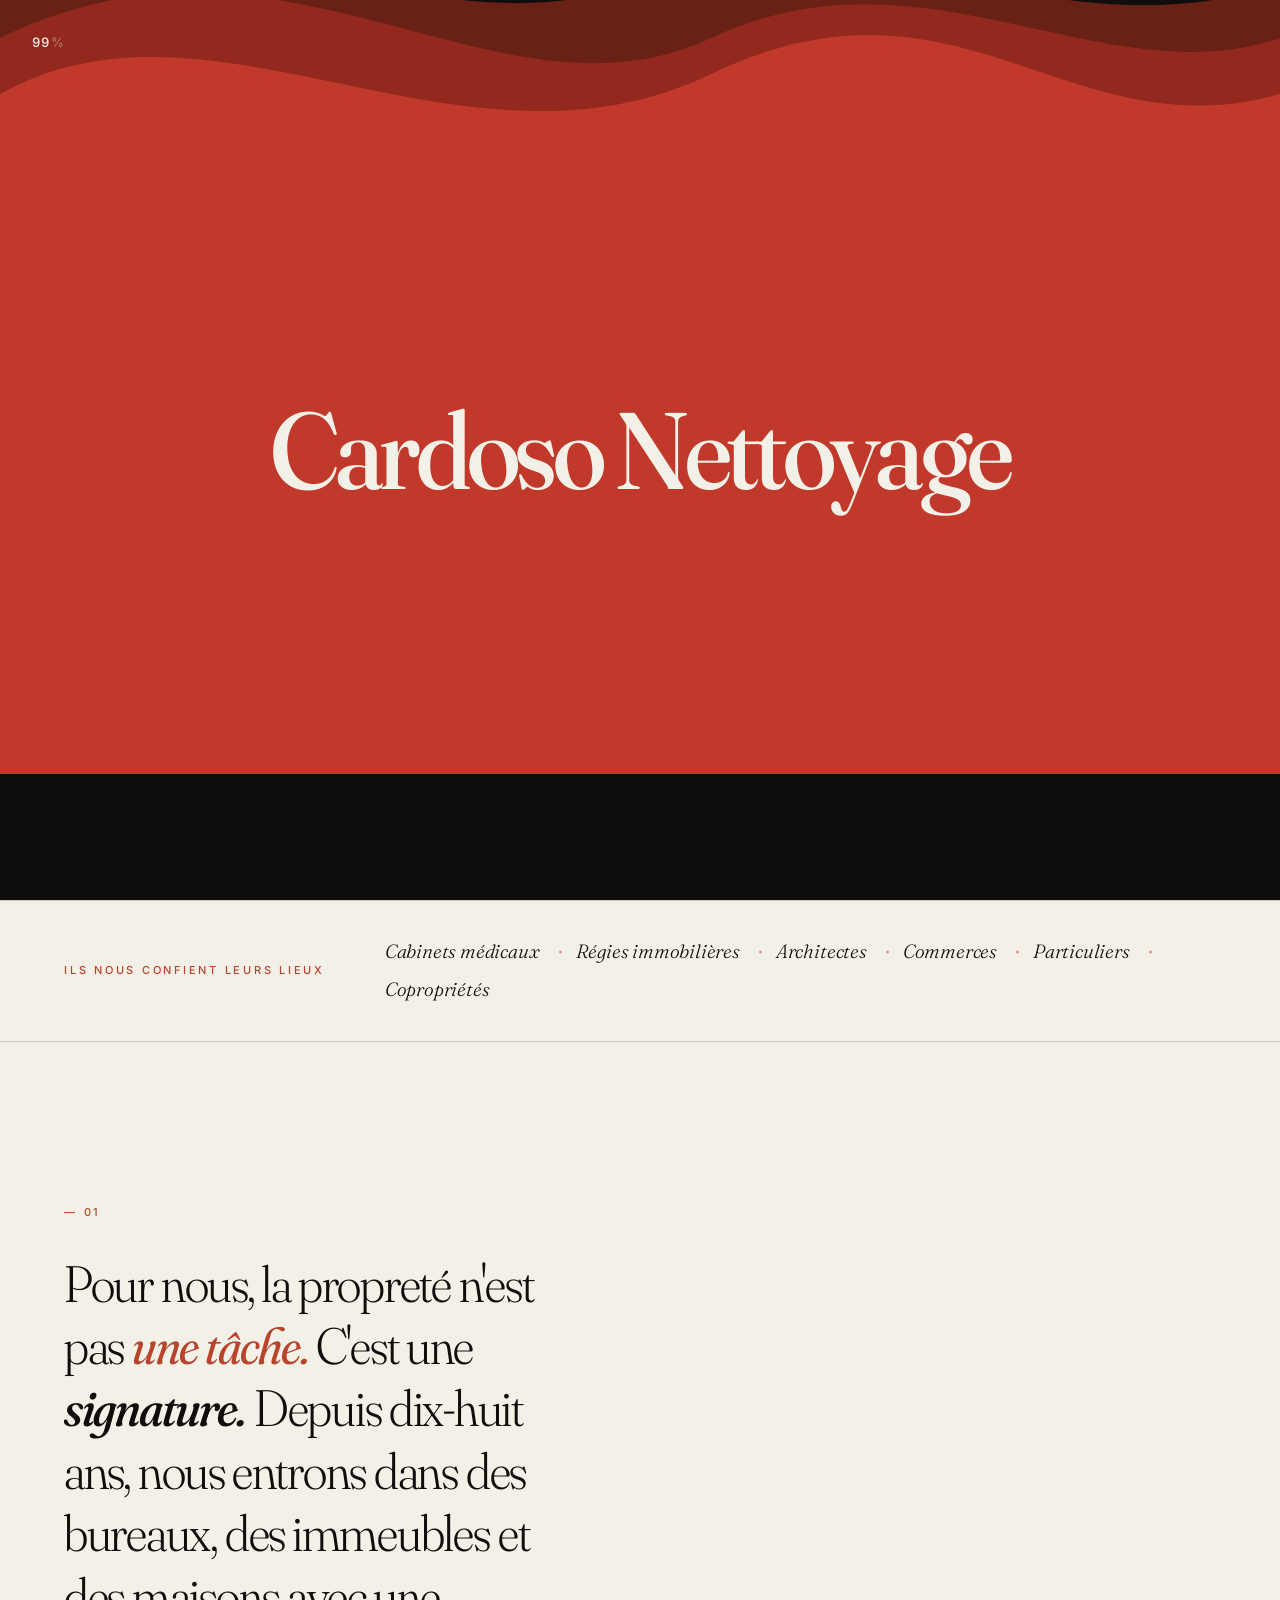
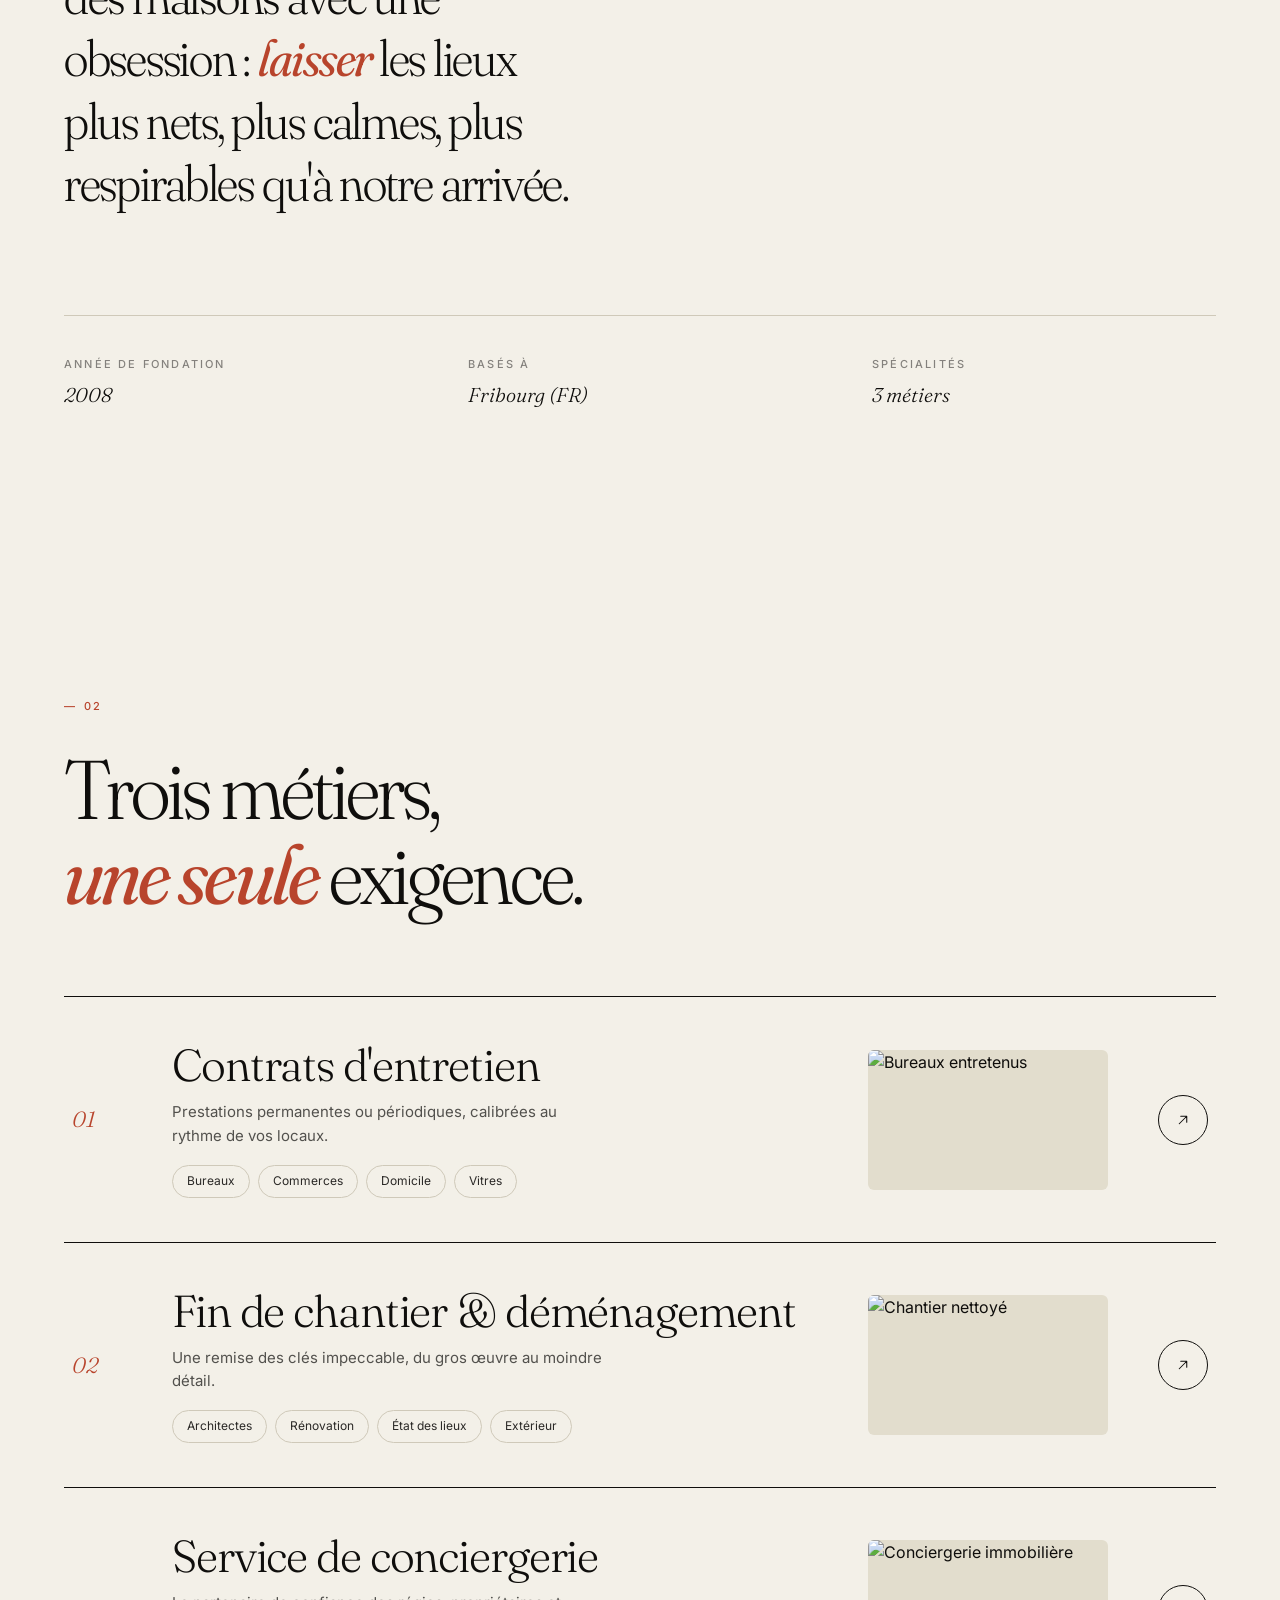
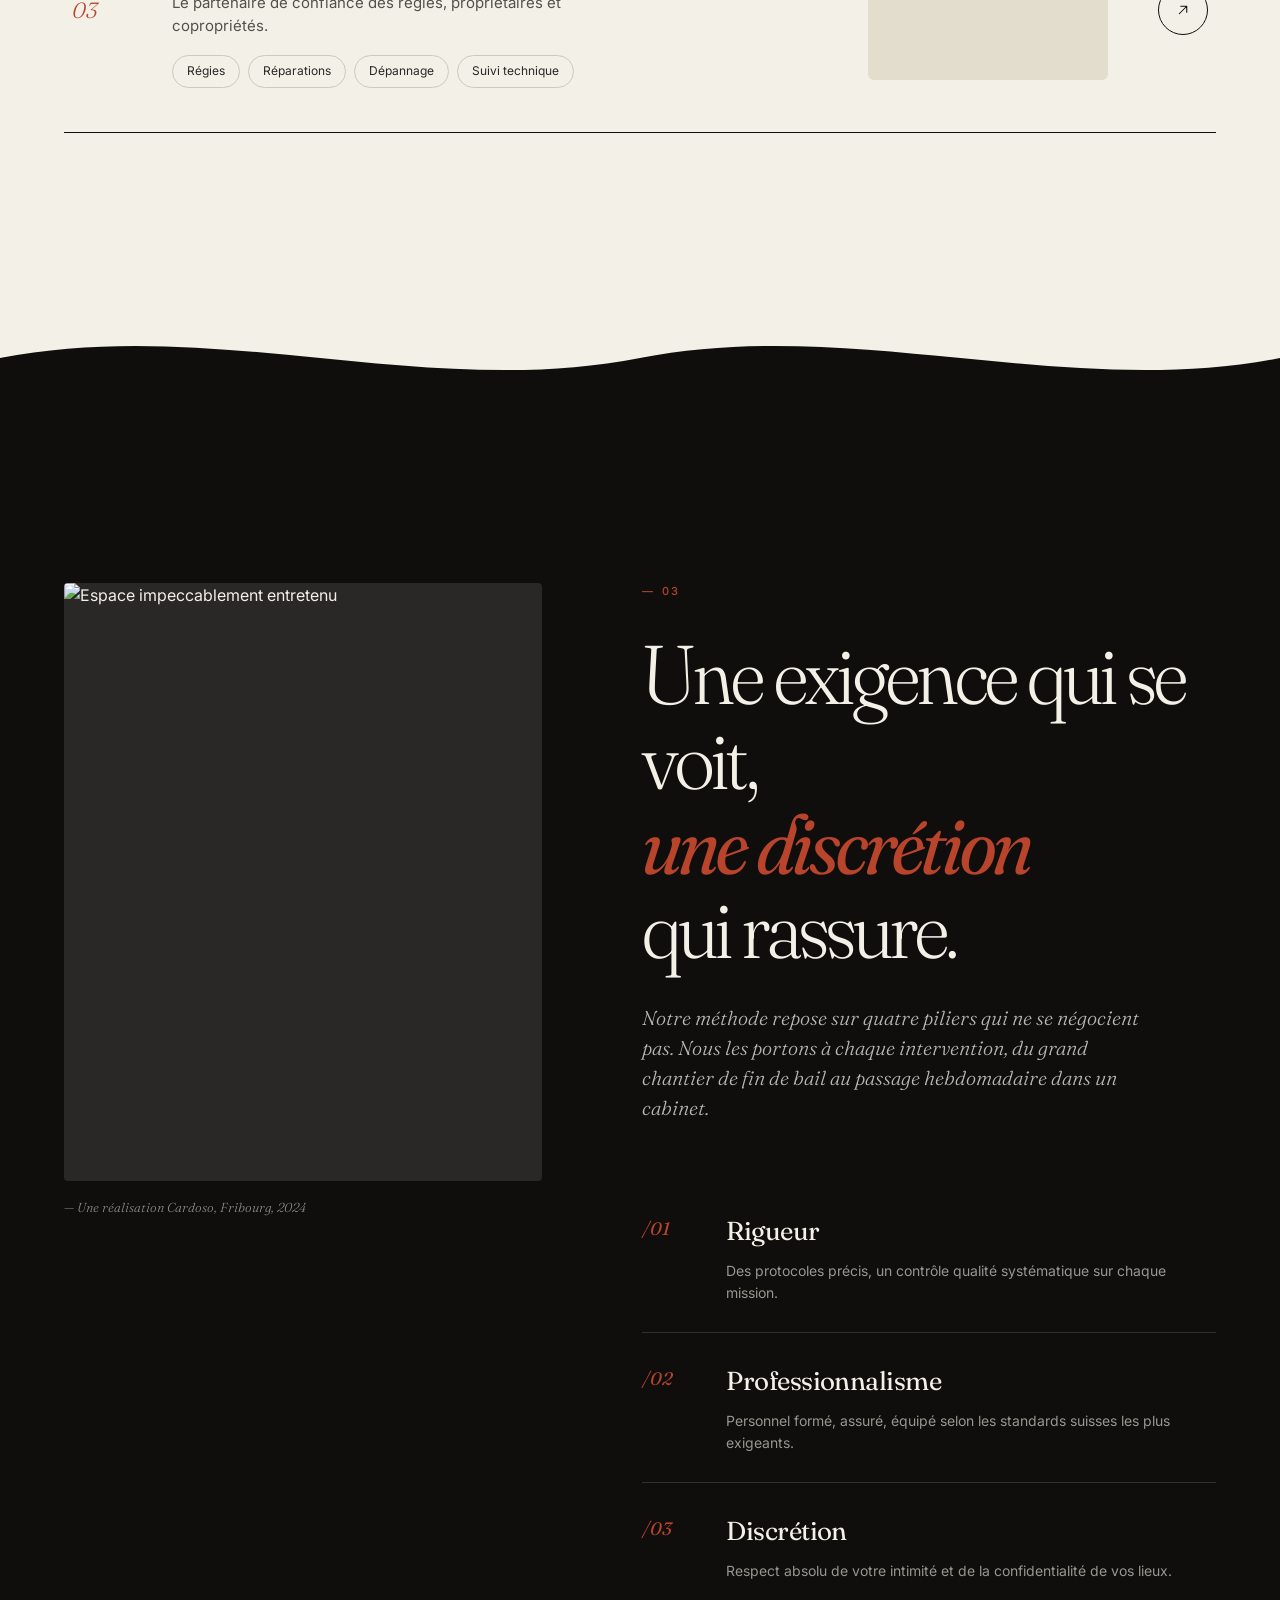
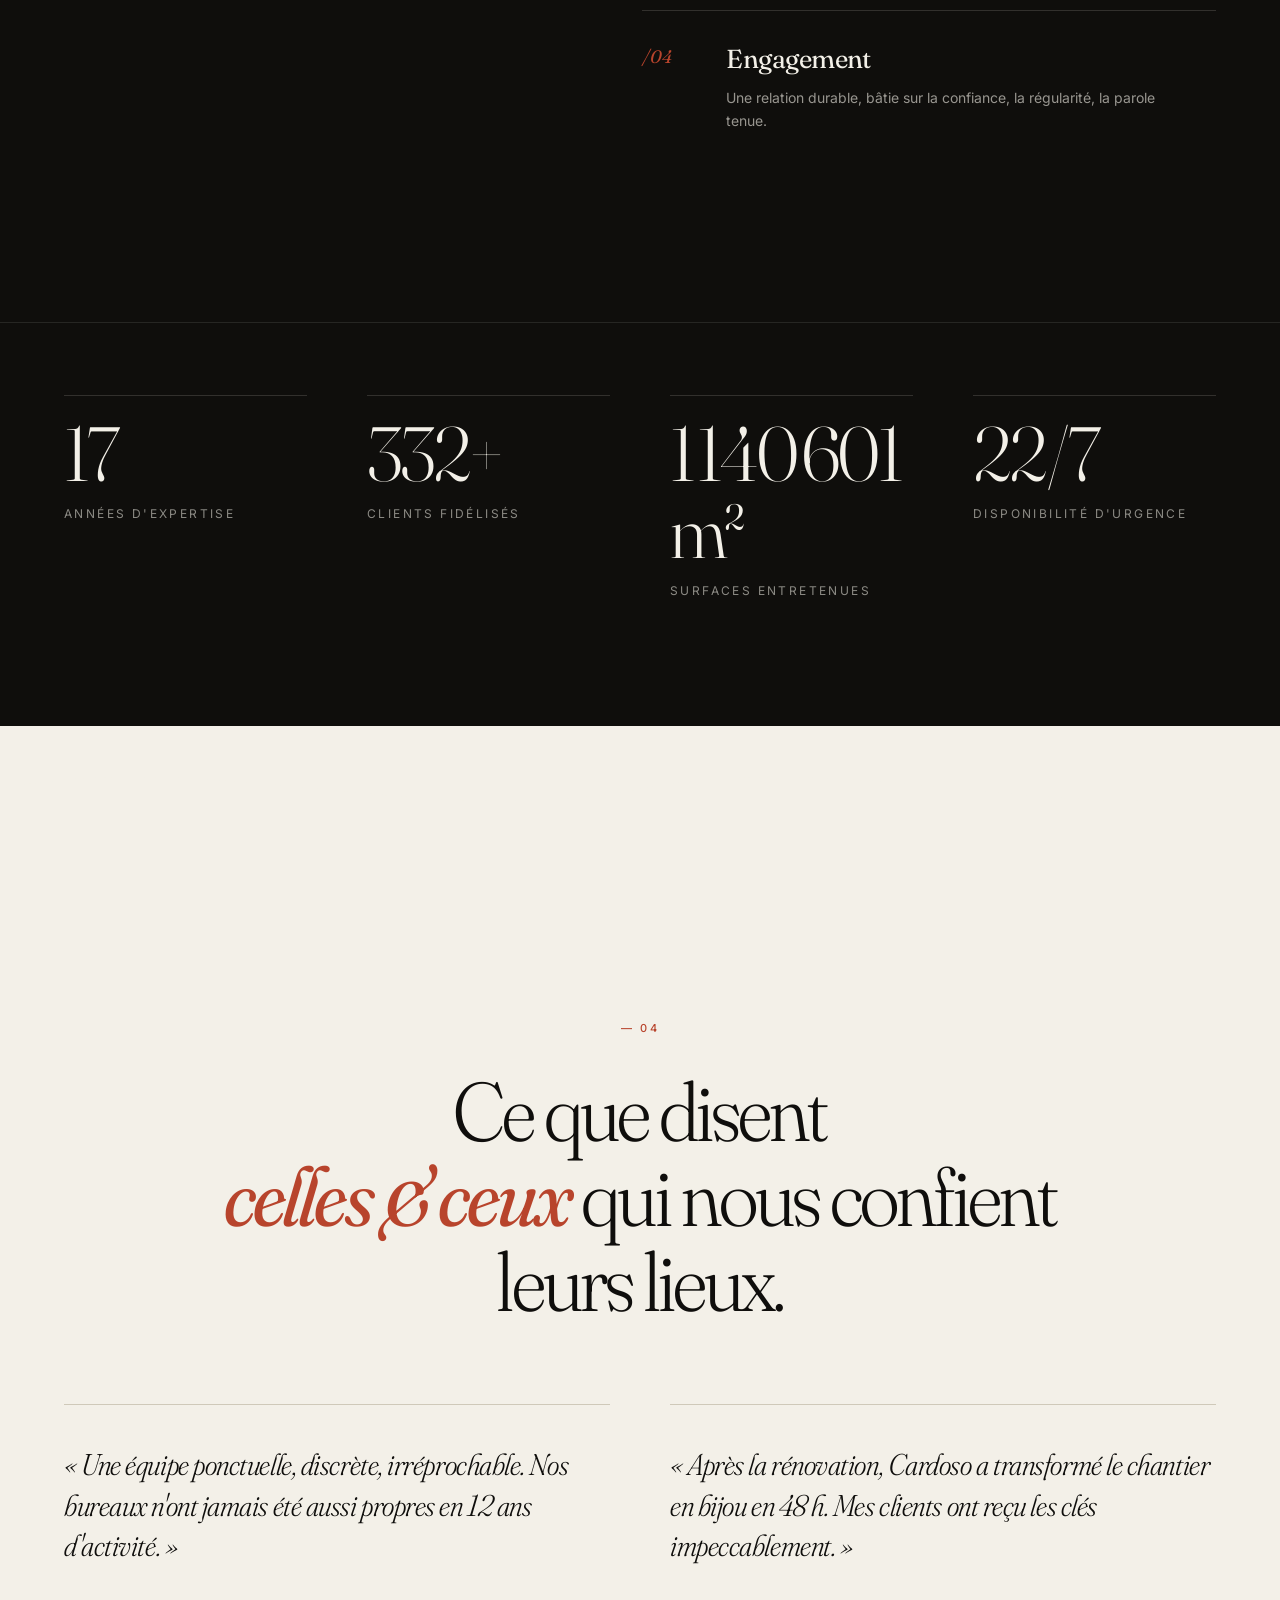
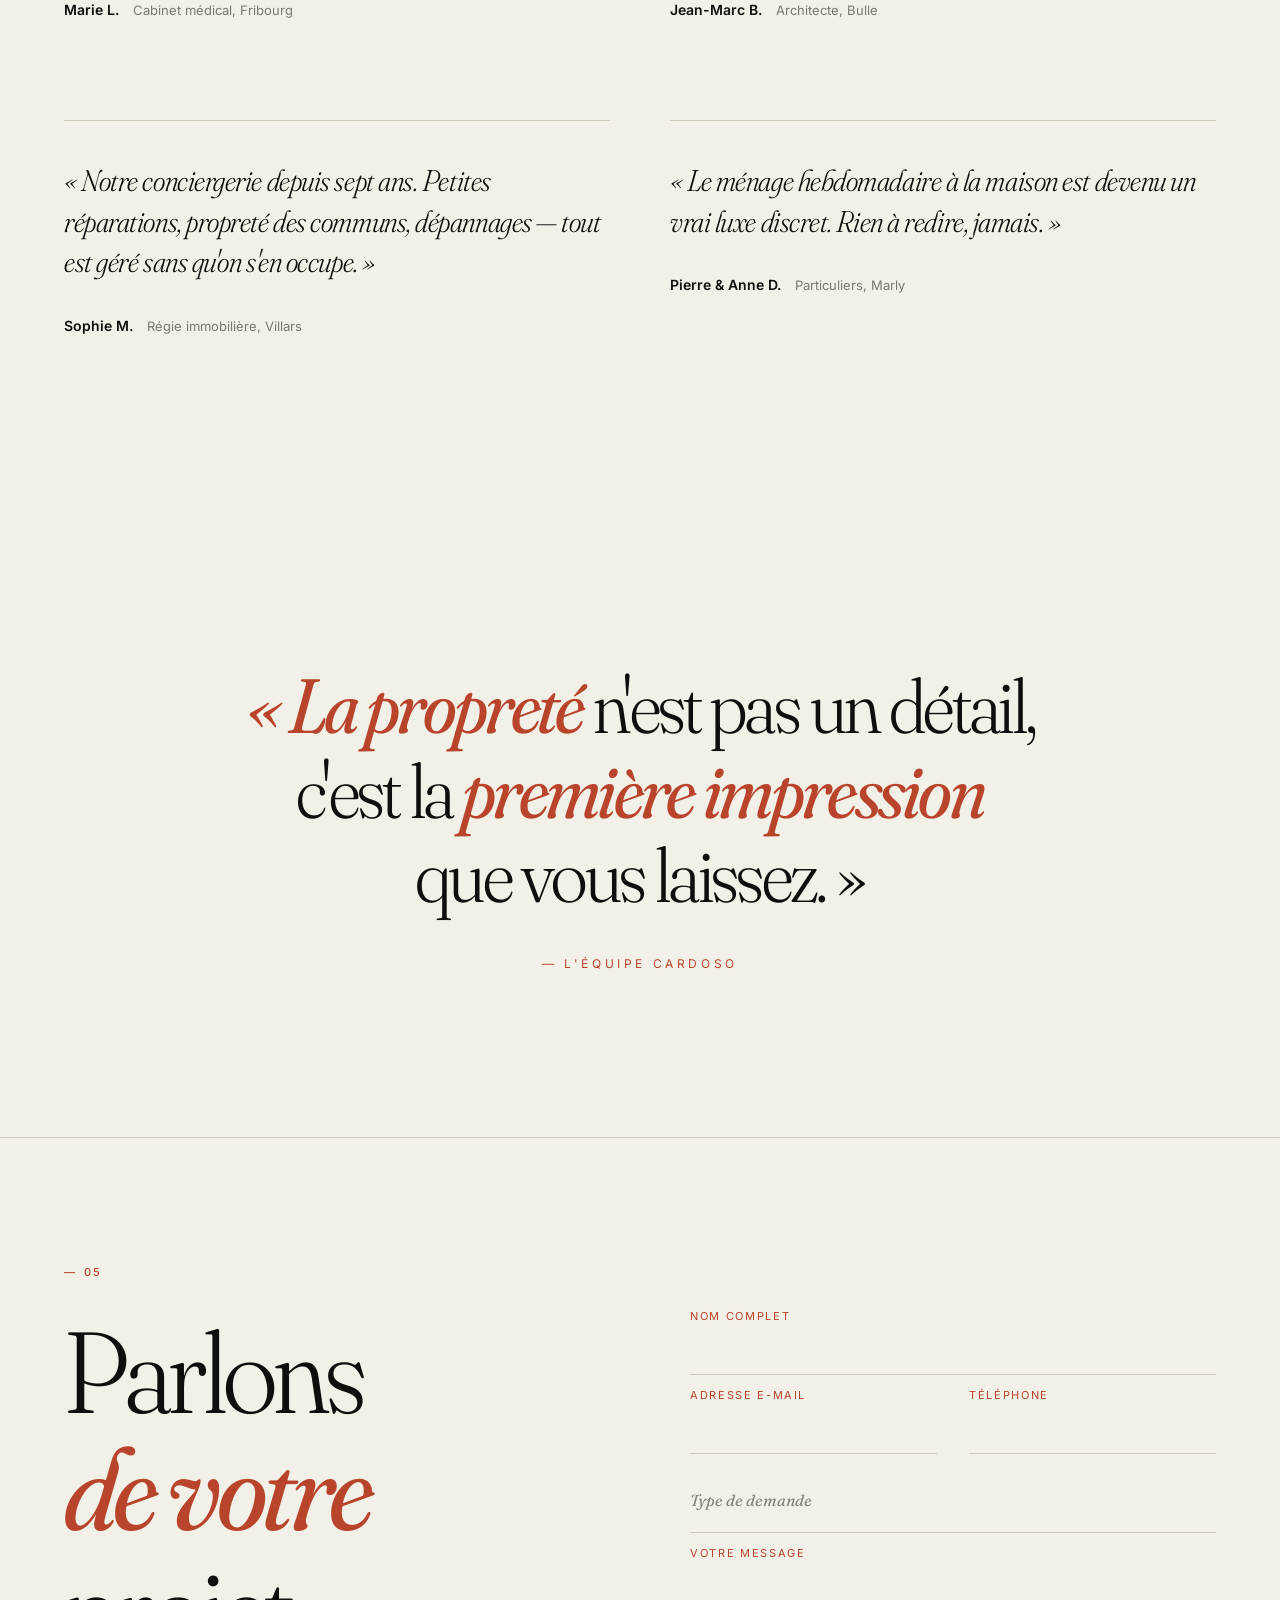
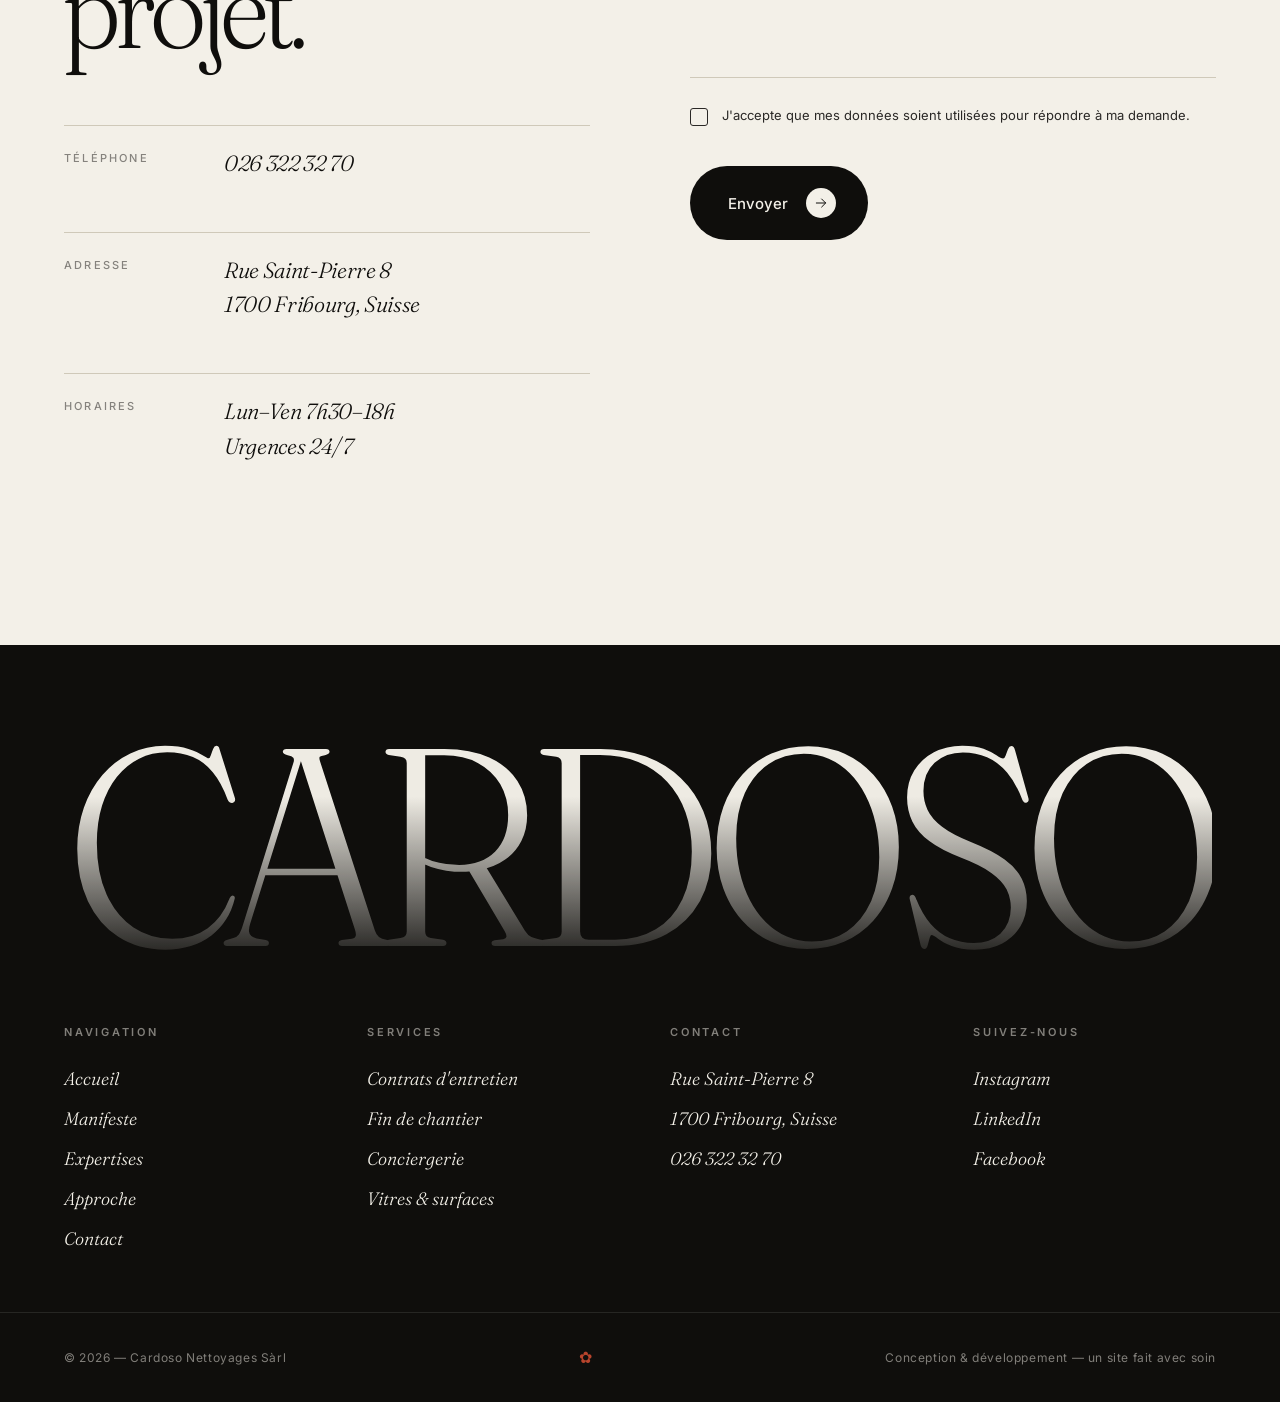
==== commit 90373840: "Nouvelle adresse + loader vagues rouges inspiré Neoleaf Adresse : - Rue Saint-Pierre 8, 1700 Fribour" ====
--- a/index.html
+++ b/index.html
@@ -9,7 +9,7 @@
     ========================================================= -->
     <title>Cardoso Nettoyages — Entreprise de nettoyage à Fribourg</title>
     <meta name="description" content="Entreprise de nettoyage à Fribourg depuis 2008. Contrats d'entretien, fin de chantier, conciergerie pour bureaux, régies et particuliers en Suisse romande. Devis gratuit.">
-    <meta name="keywords" content="nettoyage Fribourg, entreprise nettoyage Villars-sur-Glâne, contrat entretien Fribourg, nettoyage fin de chantier, conciergerie immobilière Fribourg, nettoyage vitres, ménage à domicile, nettoyage bureaux Suisse romande">
+    <meta name="keywords" content="nettoyage Fribourg, entreprise nettoyage Fribourg, contrat entretien Fribourg, nettoyage fin de chantier, conciergerie immobilière Fribourg, nettoyage vitres, ménage à domicile, nettoyage bureaux Suisse romande">
     <meta name="author" content="Cardoso Nettoyages Sàrl">
     <meta name="robots" content="index, follow, max-image-preview:large, max-snippet:-1">
     <meta name="language" content="French">
@@ -19,9 +19,9 @@
          SEO LOCAL — géolocalisation Fribourg
     ========================================================= -->
     <meta name="geo.region" content="CH-FR">
-    <meta name="geo.placename" content="Villars-sur-Glâne, Fribourg">
-    <meta name="geo.position" content="46.7867;7.1356">
-    <meta name="ICBM" content="46.7867, 7.1356">
+    <meta name="geo.placename" content="Rue Saint-Pierre 8, 1700 Fribourg">
+    <meta name="geo.position" content="46.8056;7.1556">
+    <meta name="ICBM" content="46.8056, 7.1556">
 
     <!-- =========================================================
          OPEN GRAPH (Facebook, LinkedIn, WhatsApp)
@@ -97,15 +97,16 @@
           "paymentAccepted": "Cash, Invoice, Bank Transfer",
           "address": {
             "@type": "PostalAddress",
-            "addressLocality": "Villars-sur-Glâne",
+            "streetAddress": "Rue Saint-Pierre 8",
+            "addressLocality": "Fribourg",
             "addressRegion": "Fribourg",
-            "postalCode": "1752",
+            "postalCode": "1700",
             "addressCountry": "CH"
           },
           "geo": {
             "@type": "GeoCoordinates",
-            "latitude": 46.7867,
-            "longitude": 7.1356
+            "latitude": 46.8056,
+            "longitude": 7.1556
           },
           "openingHoursSpecification": [
             {
@@ -174,34 +175,34 @@
     </div>
 
     <!-- =====================================================
-         LOADER — composition éditoriale moderne
-    ===================================================== -->
-    <div class="loader" id="loader">
-        <!-- Labels en coin (style mise en page éditoriale) -->
-        <span class="loader-corner top-left">
-            <span class="corner-mark">●</span>
-            <span>Cardoso Nettoyages Sàrl</span>
-        </span>
-        <span class="loader-corner top-right">Villars-sur-Glâne ⟶ Fribourg, CH</span>
-
-        <!-- Brand au centre, géant, upright -->
-        <div class="loader-stage" aria-label="Cardoso Nettoyages">
-            <h1 class="loader-brand">
-                <span class="brand-line"><span class="brand-mask">Cardoso</span></span>
-                <span class="brand-line"><span class="brand-mask">Nettoyages</span></span>
-            </h1>
-            <span class="loader-tag">Est. 2008</span>
-        </div>
-
-        <!-- Barre de progression discrète en bas -->
-        <div class="loader-progress">
-            <span class="loader-count" id="loaderCount">00</span>
-            <div class="loader-bar"><div class="loader-fill"></div></div>
-            <span class="loader-label">Loading</span>
-        </div>
-
-        <!-- Coin bas-droit : numéro de version / marqueur design -->
-        <span class="loader-corner bottom-right">01 / 24</span>
+         LOADER — vague rouge qui monte, brand centré
+    ===================================================== -->
+    <div class="loader" id="loader" aria-label="Chargement">
+        <!-- Compteur de chargement -->
+        <div class="loader-percent">
+            <span id="loaderCount">0</span><span class="loader-percent-sign">%</span>
+        </div>
+
+        <!-- Brand centré -->
+        <div class="loader-stage">
+            <h1 class="loader-brand">Cardoso Nettoyage</h1>
+        </div>
+
+        <!-- Vagues SVG superposées qui montent depuis le bas -->
+        <div class="loader-waves" aria-hidden="true">
+            <svg class="wave wave-back" viewBox="0 0 1440 900" preserveAspectRatio="none">
+                <path d="M0,180 C240,80 480,260 720,180 C960,100 1200,260 1440,180 L1440,900 L0,900 Z" fill="#7a2418"/>
+            </svg>
+            <svg class="wave wave-mid" viewBox="0 0 1440 900" preserveAspectRatio="none">
+                <path d="M0,200 C320,60 560,300 800,200 C1040,100 1240,260 1440,200 L1440,900 L0,900 Z" fill="#962A20"/>
+            </svg>
+            <svg class="wave wave-front" viewBox="0 0 1440 900" preserveAspectRatio="none">
+                <path d="M0,220 C240,100 520,320 800,200 C1080,80 1200,280 1440,220 L1440,900 L0,900 Z" fill="#C0392B"/>
+            </svg>
+        </div>
+
+        <!-- Élément requis par le JS (invisible) -->
+        <div class="loader-fill" aria-hidden="true"></div>
     </div>
 
     <!-- =====================================================
@@ -249,7 +250,7 @@
 
         <div class="hero-content">
             <span class="hero-eyebrow">
-                <span class="dot"></span>Depuis 2008 — Villars-sur-Glâne, Fribourg
+                <span class="dot"></span>Depuis 2008 — Rue Saint-Pierre 8, 1700 Fribourg
             </span>
 
             <h1 class="hero-title">
@@ -307,7 +308,7 @@
                 </div>
                 <div class="meta-block">
                     <span class="meta-key">Basés à</span>
-                    <span class="meta-val">Villars-sur-Glâne (FR)</span>
+                    <span class="meta-val">Fribourg (FR)</span>
                 </div>
                 <div class="meta-block">
                     <span class="meta-key">Spécialités</span>
@@ -584,7 +585,7 @@
                     </li>
                     <li>
                         <span class="meta-key">Adresse</span>
-                        <span class="meta-val">Villars-sur-Glâne<br>Fribourg, Suisse</span>
+                        <span class="meta-val">Rue Saint-Pierre 8<br>1700 Fribourg, Suisse</span>
                     </li>
                     <li>
                         <span class="meta-key">Horaires</span>
@@ -679,8 +680,9 @@
             <div class="footer-col">
                 <h4>Contact</h4>
                 <ul>
-                    <li>Villars-sur-Glâne</li>
-                    <li>Fribourg, Suisse</li>
+                    <li>Rue Saint-Pierre 8</li>
+                    <li>1700 Fribourg, Suisse</li>
+                    
                     <li><a href="tel:+41263223270">026 322 32 70</a></li>
                 </ul>
             </div>
--- a/assets/css/style.css
+++ b/assets/css/style.css
@@ -125,219 +125,150 @@
 }
 
 /* =====================================================
-   3. LOADER — composition éditoriale moderne
+   3. LOADER — vague rouge qui monte, brand révélé
 ===================================================== */
 .loader {
     position: fixed;
     inset: 0;
-    background: #08070a;
+    background: var(--ink);
     z-index: 10000;
     overflow: hidden;
     color: var(--cream);
-    transition: opacity 1s var(--ease-out), transform 1s var(--ease-out), visibility 1s var(--ease-out);
+    transition: opacity 800ms cubic-bezier(0.65, 0, 0.35, 1),
+                visibility 800ms cubic-bezier(0.65, 0, 0.35, 1);
 }
 
 .loader.hidden {
     opacity: 0;
-    transform: translateY(-4vh);
     visibility: hidden;
     pointer-events: none;
 }
 
-/* Léger grain pour la texture moderne */
-.loader::before {
-    content: '';
+/* Compteur en haut-gauche — minimal, type Neoleaf */
+.loader-percent {
+    position: absolute;
+    top: 32px;
+    left: 32px;
+    z-index: 4;
+    font-family: var(--sans);
+    font-size: 13px;
+    font-weight: 500;
+    letter-spacing: 0.08em;
+    color: rgba(243, 240, 232, 0.75);
+    font-variant-numeric: tabular-nums;
+    display: flex;
+    align-items: baseline;
+    gap: 1px;
+}
+
+.loader-percent #loaderCount {
+    color: var(--cream);
+    min-width: 2ch;
+    display: inline-block;
+}
+
+.loader-percent-sign {
+    opacity: 0.5;
+}
+
+/* Brand au centre, large et clair */
+.loader-stage {
     position: absolute;
     inset: 0;
-    background:
-        radial-gradient(circle at 80% 20%, rgba(184,68,44,.08), transparent 40%),
-        radial-gradient(circle at 20% 80%, rgba(243,240,232,.04), transparent 50%);
-    pointer-events: none;
-}
-
-/* Coins éditoriaux */
-.loader-corner {
-    position: absolute;
-    font-family: var(--sans);
-    font-size: 11px;
-    font-weight: 500;
-    letter-spacing: .25em;
-    text-transform: uppercase;
-    color: rgba(243, 240, 232, .55);
-    display: inline-flex;
-    align-items: center;
-    gap: 10px;
-    opacity: 0;
-    animation: cornerFade .9s var(--ease-out) .8s forwards;
-    z-index: 2;
-}
-
-.loader-corner.top-left    { top: 32px; left: 32px; }
-.loader-corner.top-right   { top: 32px; right: 32px; }
-.loader-corner.bottom-right{ bottom: 28px; right: 32px; opacity: 0; animation-delay: 1.1s; }
-
-.corner-mark {
-    width: 7px;
-    height: 7px;
-    border-radius: 50%;
-    background: var(--rust);
-    box-shadow: 0 0 0 3px rgba(184, 68, 44, .25);
-    animation: cornerPulse 1.8s ease-in-out infinite;
-}
-
-@keyframes cornerPulse {
-    50% { box-shadow: 0 0 0 6px rgba(184, 68, 44, .08); }
-}
-
-@keyframes cornerFade {
-    to { opacity: 1; }
-}
-
-/* Scène centrale */
-.loader-stage {
-    position: absolute;
-    top: 50%;
-    left: 50%;
-    transform: translate(-50%, -50%);
-    width: 92%;
-    text-align: center;
-    z-index: 1;
+    display: grid;
+    place-items: center;
+    z-index: 3;
+    padding: 0 24px;
 }
 
 .loader-brand {
     font-family: var(--serif);
-    font-size: clamp(58px, 12.5vw, 200px);
+    font-size: clamp(44px, 8.5vw, 132px);
     font-weight: 500;
     font-style: normal;
-    line-height: .9;
-    letter-spacing: -.045em;
-    color: var(--rust);
+    line-height: 1;
+    letter-spacing: -0.04em;
+    color: var(--cream);
+    text-align: center;
     margin: 0;
     font-variation-settings: 'opsz' 144, 'SOFT' 30;
-}
-
-.brand-line {
-    display: block;
-    overflow: hidden;
-    padding: .06em 0;
-}
-
-.brand-mask {
-    display: inline-block;
+    /* Légère animation d'entrée */
+    opacity: 0;
+    transform: translateY(20px);
+    animation: brandIn 1s cubic-bezier(0.16, 1, 0.3, 1) 0.2s forwards;
+}
+
+@keyframes brandIn {
+    to { opacity: 1; transform: translateY(0); }
+}
+
+/* Conteneur des vagues, derrière le brand */
+.loader-waves {
+    position: absolute;
+    inset: 0;
+    z-index: 1;
+    pointer-events: none;
+}
+
+.wave {
+    position: absolute;
+    left: 0;
+    right: 0;
+    bottom: 0;
+    width: 100%;
+    height: 100%;
+    will-change: transform;
+}
+
+/* Trois vagues superposées avec timings et hauteurs différents
+   pour créer un mouvement organique en profondeur */
+.wave-back {
     transform: translateY(105%);
-    will-change: transform;
-    animation: brandRise 1.15s cubic-bezier(.19, 1, .22, 1) forwards;
-}
-
-.brand-line:nth-child(1) .brand-mask { animation-delay: .25s; }
-.brand-line:nth-child(2) .brand-mask {
-    animation-delay: .4s;
-    font-style: italic;
-    font-weight: 400;
-}
-
-@keyframes brandRise {
-    to { transform: translateY(0); }
-}
-
-/* Petit tag sous le brand */
-.loader-tag {
-    display: inline-block;
-    margin-top: 32px;
-    padding: 6px 16px;
-    border: 1px solid rgba(243, 240, 232, .18);
-    border-radius: 50px;
-    font-family: var(--sans);
-    font-size: 10px;
-    font-weight: 500;
-    letter-spacing: .35em;
-    text-transform: uppercase;
-    color: rgba(243, 240, 232, .65);
+    animation: waveRiseBack 2.8s cubic-bezier(0.65, 0, 0.35, 1) forwards;
+    opacity: 0.85;
+}
+
+.wave-mid {
+    transform: translateY(110%);
+    animation: waveRiseMid 2.8s cubic-bezier(0.65, 0, 0.35, 1) 0.15s forwards;
+    opacity: 0.92;
+}
+
+.wave-front {
+    transform: translateY(115%);
+    animation: waveRiseFront 2.8s cubic-bezier(0.65, 0, 0.35, 1) 0.3s forwards;
+}
+
+@keyframes waveRiseBack {
+    0%   { transform: translateY(105%); }
+    100% { transform: translateY(-22%); }
+}
+
+@keyframes waveRiseMid {
+    0%   { transform: translateY(110%); }
+    100% { transform: translateY(-18%); }
+}
+
+@keyframes waveRiseFront {
+    0%   { transform: translateY(115%); }
+    100% { transform: translateY(-14%); }
+}
+
+/* Élément placeholder pour la JS — invisible */
+.loader-fill {
+    position: absolute;
+    width: 0;
+    height: 0;
     opacity: 0;
-    transform: translateY(10px);
-    animation: tagFade .9s var(--ease-out) 1.3s forwards;
-}
-
-@keyframes tagFade {
-    to { opacity: 1; transform: translateY(0); }
-}
-
-/* Progression en bas */
-.loader-progress {
-    position: absolute;
-    bottom: 28px;
-    left: 32px;
-    right: 32px;
-    display: flex;
-    align-items: center;
-    gap: 22px;
-    font-family: var(--sans);
-    font-size: 11px;
-    font-weight: 500;
-    letter-spacing: .25em;
-    text-transform: uppercase;
-    color: rgba(243, 240, 232, .55);
-    opacity: 0;
-    animation: cornerFade .9s var(--ease-out) 1.0s forwards;
-    z-index: 2;
-}
-
-.loader-count {
-    flex-shrink: 0;
-    font-variant-numeric: tabular-nums;
-    color: var(--cream);
-    min-width: 28px;
-}
-
-.loader-bar {
-    flex: 1;
-    height: 1px;
-    background: rgba(243, 240, 232, .1);
-    overflow: hidden;
-    position: relative;
-}
-
-.loader-fill {
-    height: 100%;
-    width: 0;
-    background: var(--rust);
-    box-shadow: 0 0 10px rgba(184, 68, 44, .45);
-    transition: width .1s linear;
-}
-
-.loader-label {
-    flex-shrink: 0;
-    color: rgba(243, 240, 232, .55);
-    position: relative;
-    padding-right: 18px;
-}
-
-.loader-label::after {
-    content: '';
-    position: absolute;
-    right: 0;
-    top: 50%;
-    width: 6px;
-    height: 6px;
-    border-radius: 50%;
-    background: var(--rust);
-    transform: translateY(-50%);
-    animation: dotBlink 1.2s ease-in-out infinite;
-}
-
-@keyframes dotBlink {
-    0%, 100% { opacity: .25; transform: translateY(-50%) scale(.6); }
-    50%      { opacity: 1;   transform: translateY(-50%) scale(1.15); }
-}
-
-/* Responsive */
-@media (max-width: 720px) {
-    .loader-corner.top-right { display: none; }
-    .loader-corner.bottom-right { display: none; }
-    .loader-corner.top-left { left: 20px; top: 20px; font-size: 10px; }
-    .loader-progress { left: 20px; right: 20px; bottom: 20px; gap: 14px; font-size: 10px; }
-    .loader-stage { width: 95%; }
-}
+    pointer-events: none;
+}
+
+/* Mobile : compteur un peu plus serré */
+@media (max-width: 600px) {
+    .loader-percent { top: 20px; left: 20px; font-size: 12px; }
+    .loader-stage { padding: 0 16px; }
+}
+
 
 /* =====================================================
    4. NAVIGATION
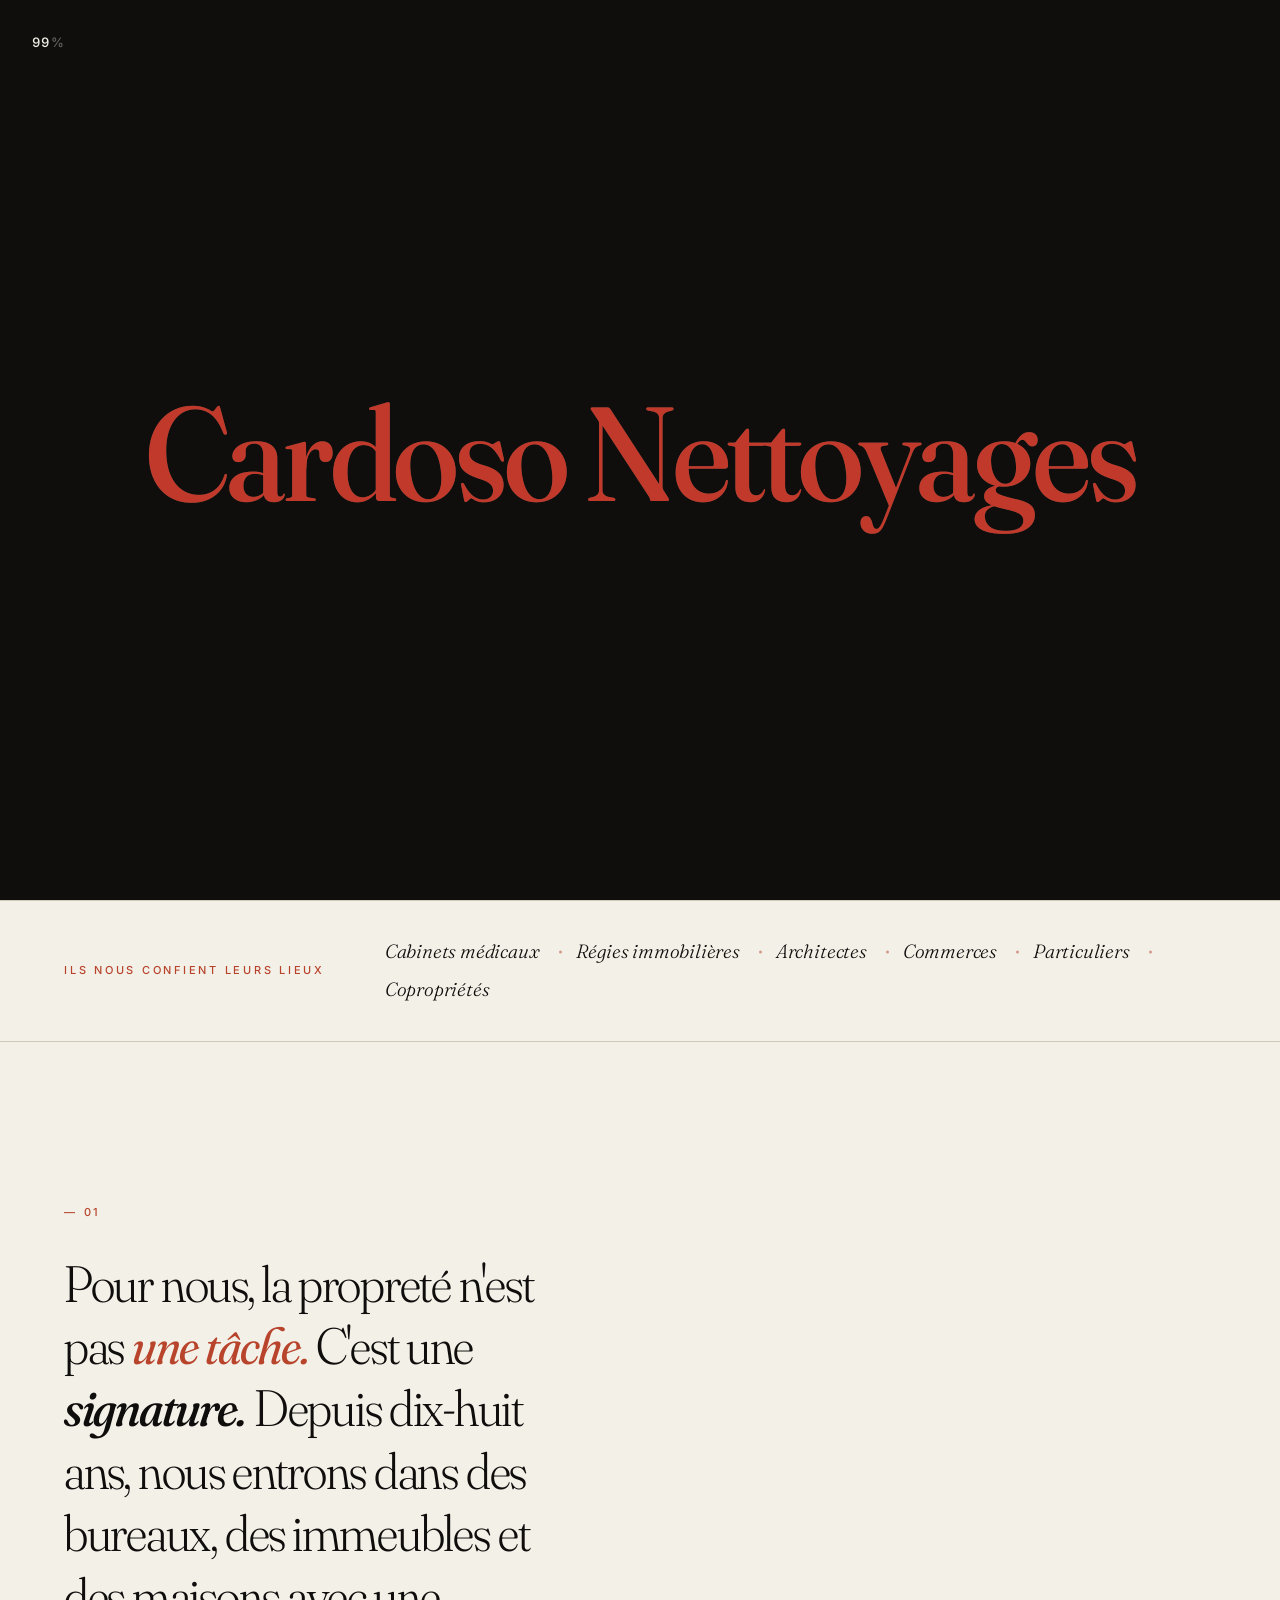
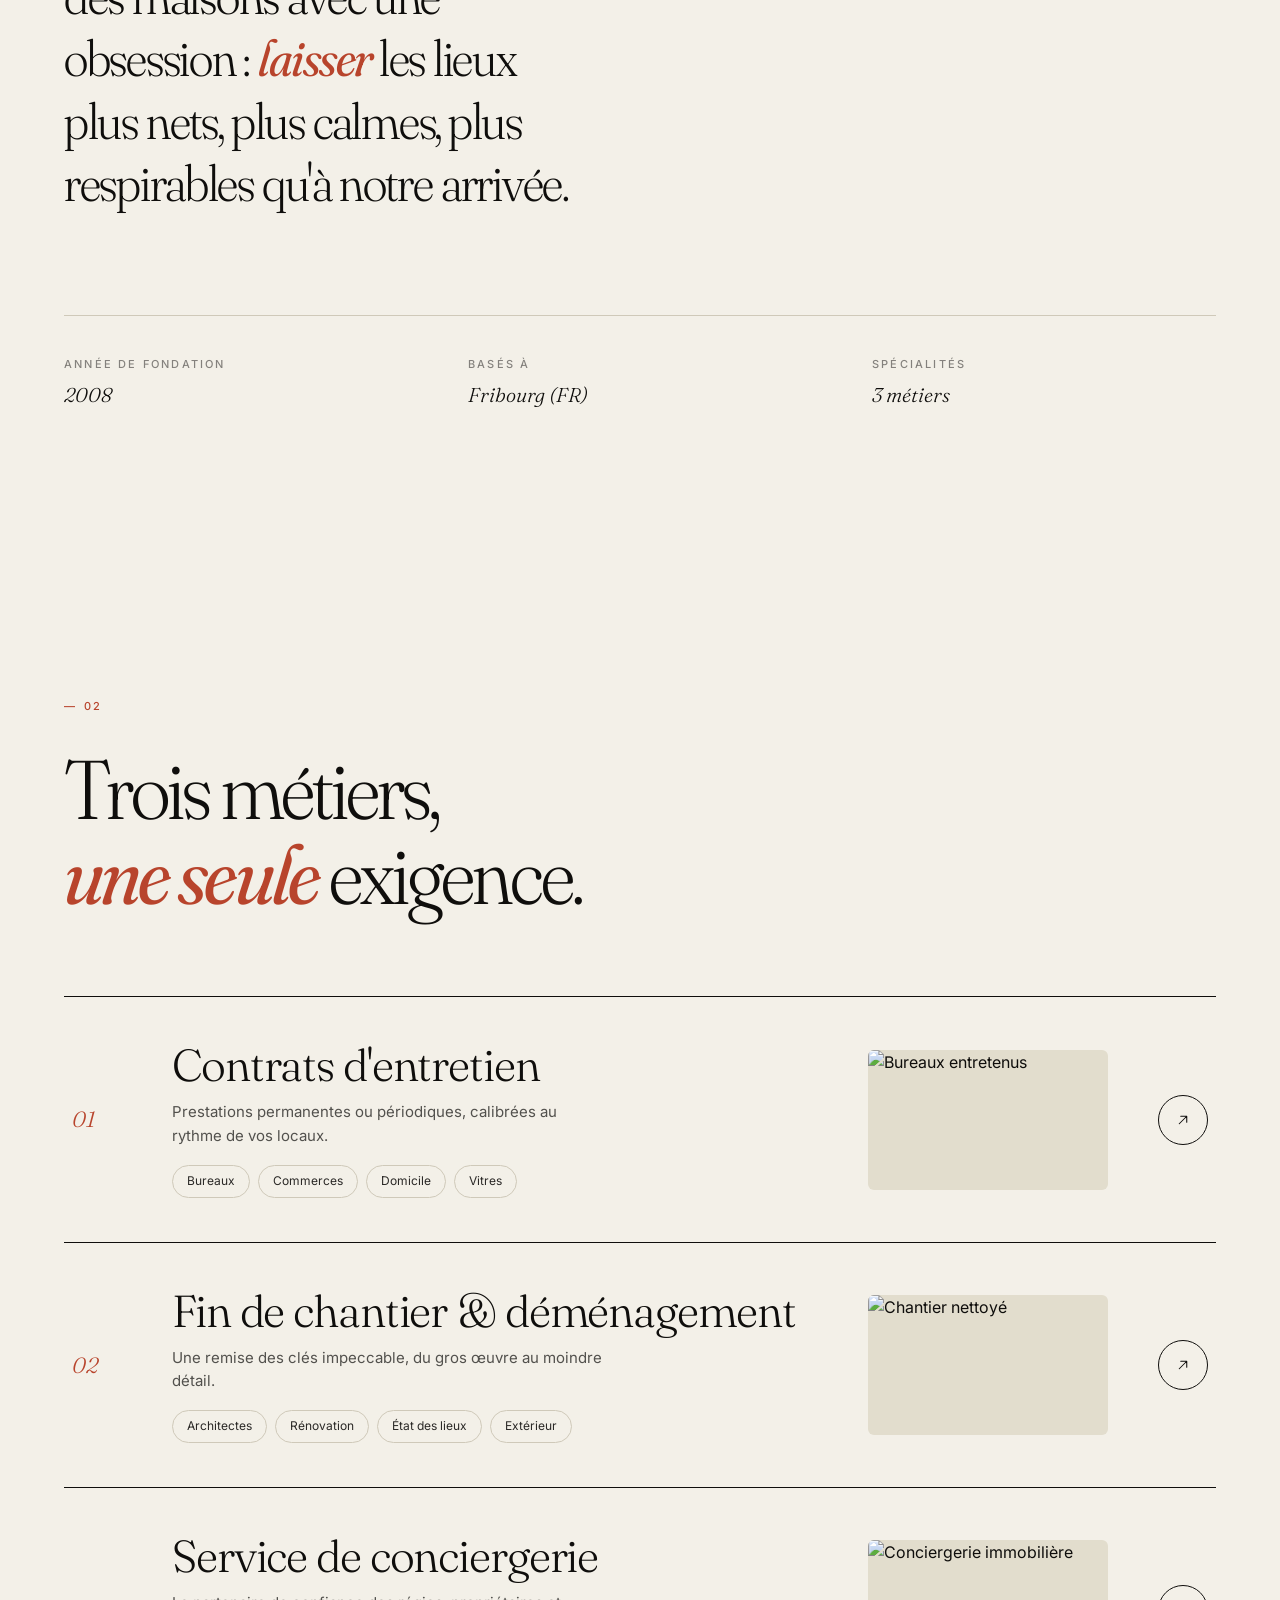
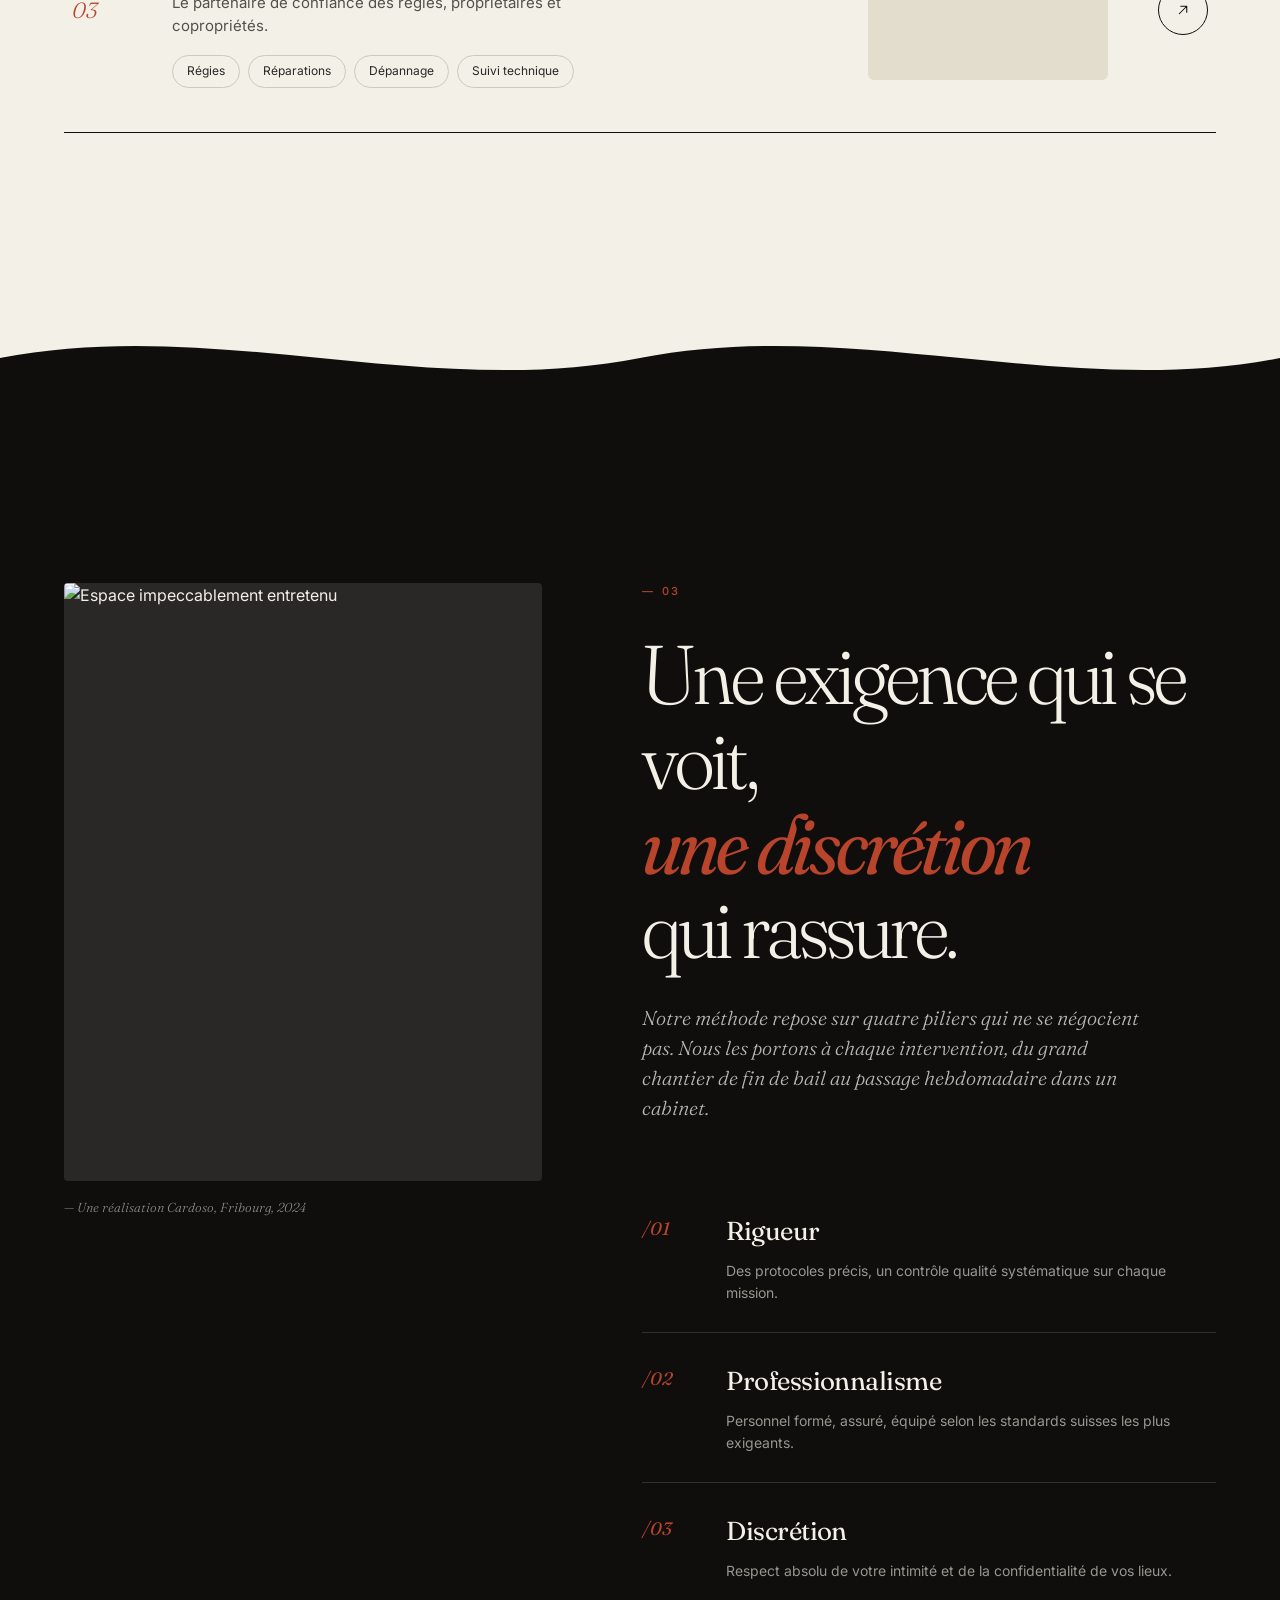
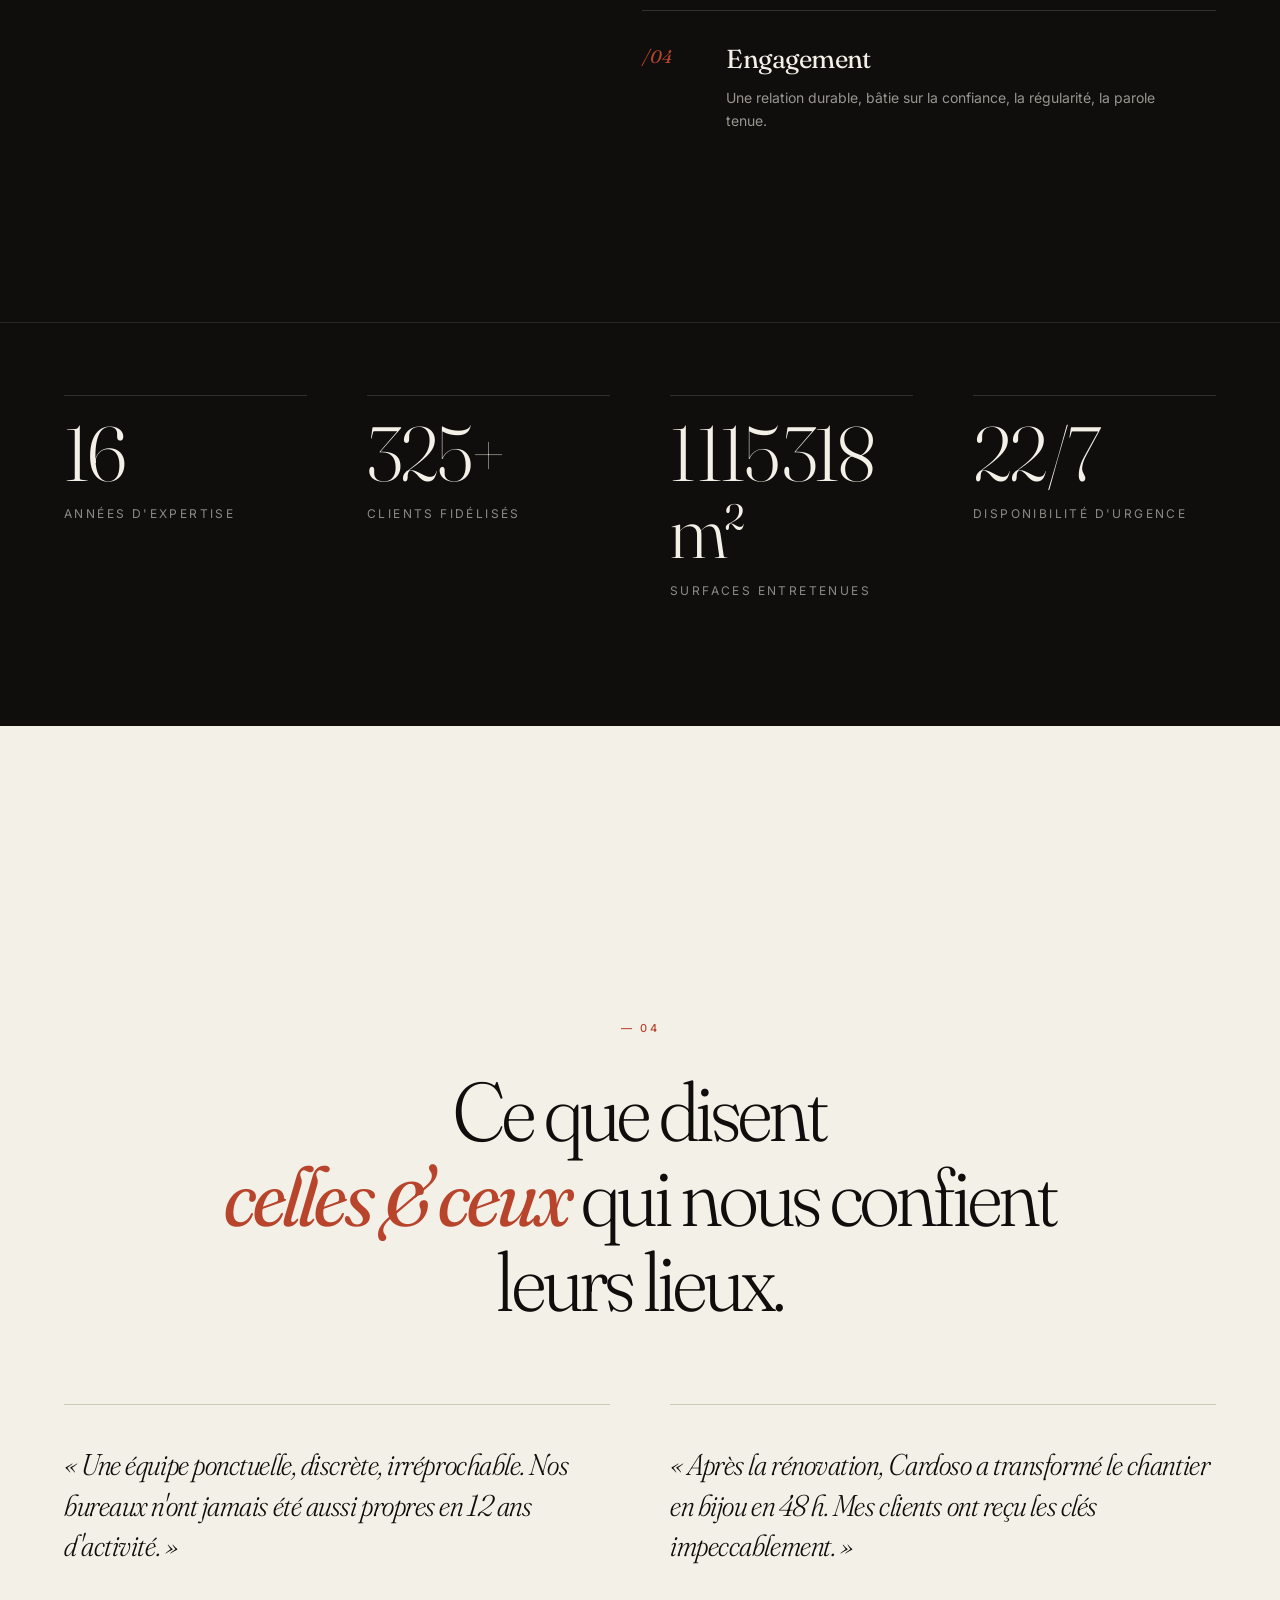
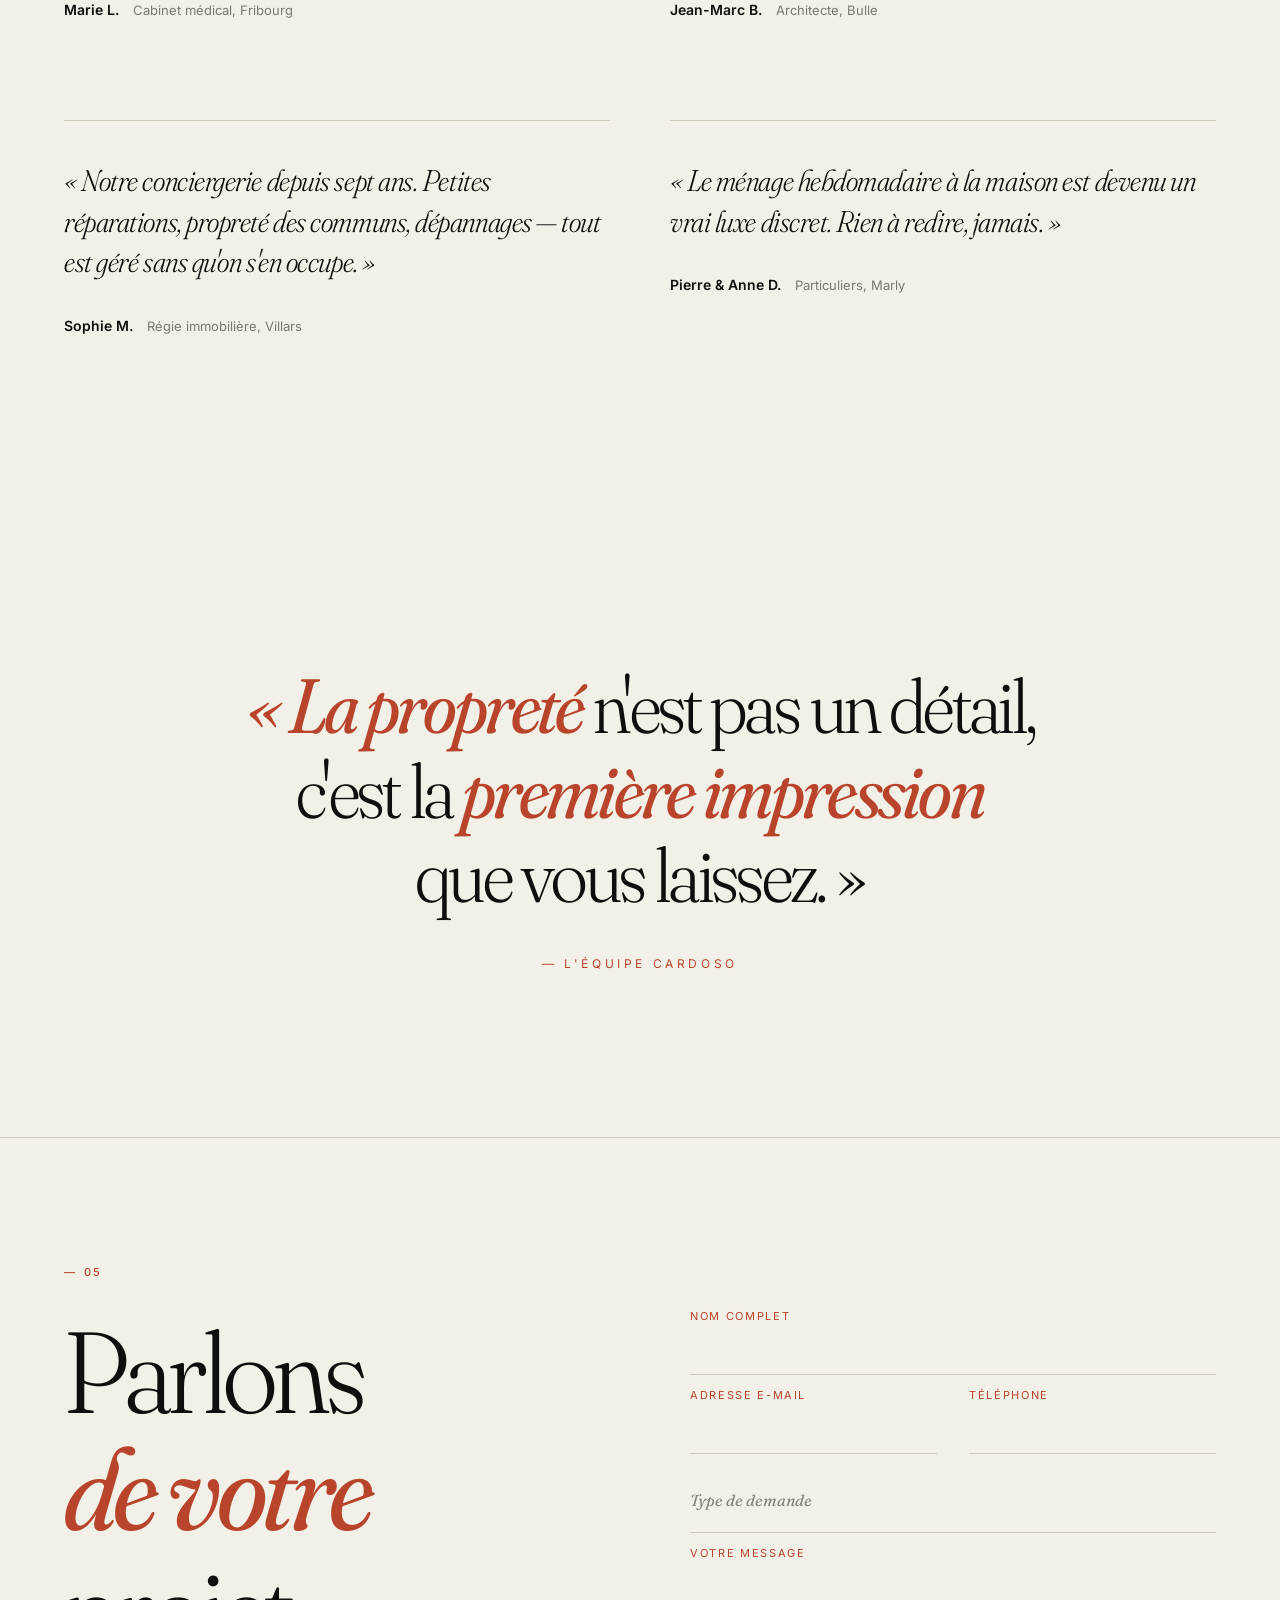
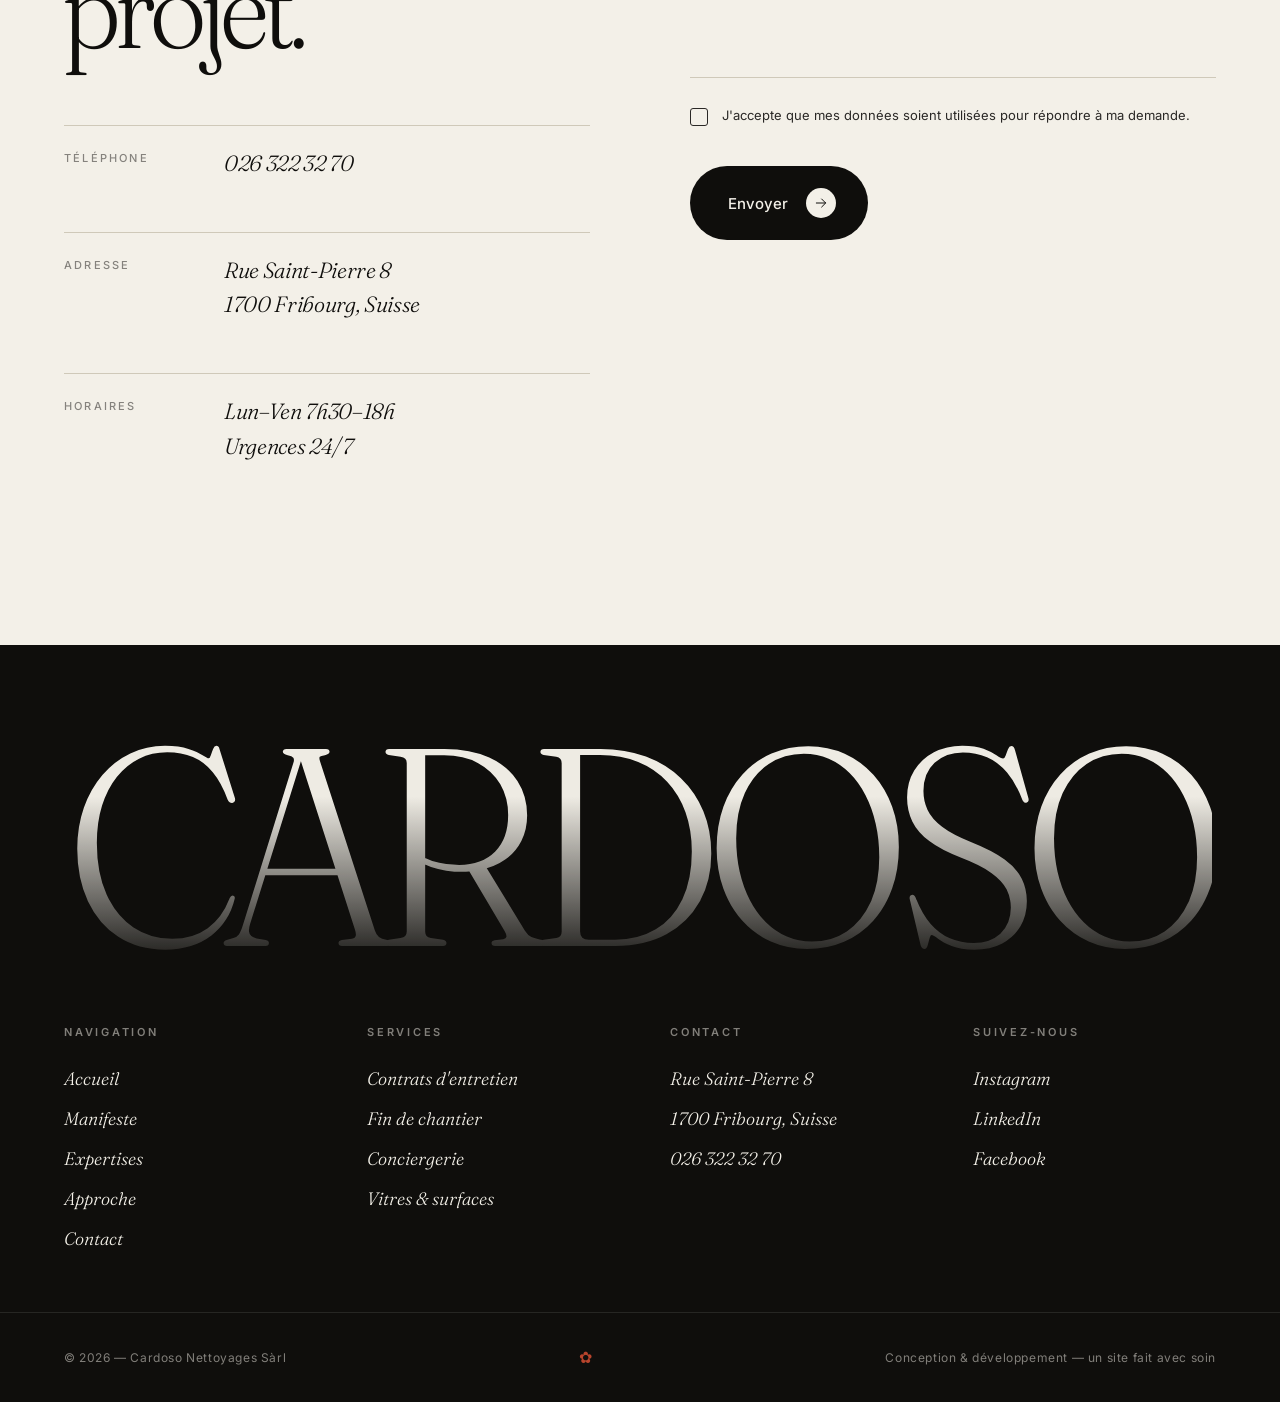
==== commit 915b0d81: "Loader : vague qui remplit l'intérieur du texte "Cardoso Nettoyages" Mécanique SVG : - Un <text> SVG" ====
--- a/index.html
+++ b/index.html
@@ -175,7 +175,7 @@
     </div>
 
     <!-- =====================================================
-         LOADER — vague rouge qui monte, brand centré
+         LOADER — vague rouge qui remplit l'intérieur du texte
     ===================================================== -->
     <div class="loader" id="loader" aria-label="Chargement">
         <!-- Compteur de chargement -->
@@ -183,25 +183,28 @@
             <span id="loaderCount">0</span><span class="loader-percent-sign">%</span>
         </div>
 
-        <!-- Brand centré -->
+        <!-- SVG avec texte qui se remplit progressivement de la vague -->
         <div class="loader-stage">
-            <h1 class="loader-brand">Cardoso Nettoyage</h1>
-        </div>
-
-        <!-- Vagues SVG superposées qui montent depuis le bas -->
-        <div class="loader-waves" aria-hidden="true">
-            <svg class="wave wave-back" viewBox="0 0 1440 900" preserveAspectRatio="none">
-                <path d="M0,180 C240,80 480,260 720,180 C960,100 1200,260 1440,180 L1440,900 L0,900 Z" fill="#7a2418"/>
+            <svg class="loader-svg" viewBox="0 0 1400 280" preserveAspectRatio="xMidYMid meet">
+                <defs>
+                    <clipPath id="loader-text-clip">
+                        <text class="loader-svg-text" x="50%" y="58%" text-anchor="middle" dominant-baseline="middle">Cardoso Nettoyages</text>
+                    </clipPath>
+                </defs>
+
+                <!-- Texte de base, cream subtil, toujours visible -->
+                <text class="loader-svg-text loader-svg-base" x="50%" y="58%" text-anchor="middle" dominant-baseline="middle" aria-label="Cardoso Nettoyages">Cardoso Nettoyages</text>
+
+                <!-- Vague rouge clippée à la forme du texte -->
+                <g clip-path="url(#loader-text-clip)">
+                    <g class="loader-wave-rise">
+                        <path d="M-100,290 C200,200 400,360 700,260 C900,180 1100,320 1500,250 L1500,2000 L-100,2000 Z" fill="#C0392B"/>
+                    </g>
+                </g>
             </svg>
-            <svg class="wave wave-mid" viewBox="0 0 1440 900" preserveAspectRatio="none">
-                <path d="M0,200 C320,60 560,300 800,200 C1040,100 1240,260 1440,200 L1440,900 L0,900 Z" fill="#962A20"/>
-            </svg>
-            <svg class="wave wave-front" viewBox="0 0 1440 900" preserveAspectRatio="none">
-                <path d="M0,220 C240,100 520,320 800,200 C1080,80 1200,280 1440,220 L1440,900 L0,900 Z" fill="#C0392B"/>
-            </svg>
-        </div>
-
-        <!-- Élément requis par le JS (invisible) -->
+        </div>
+
+        <!-- Placeholder pour le JS (invisible) -->
         <div class="loader-fill" aria-hidden="true"></div>
     </div>
 
--- a/assets/css/style.css
+++ b/assets/css/style.css
@@ -125,7 +125,7 @@
 }
 
 /* =====================================================
-   3. LOADER — vague rouge qui monte, brand révélé
+   3. LOADER — vague rouge qui remplit le texte
 ===================================================== */
 .loader {
     position: fixed;
@@ -134,8 +134,8 @@
     z-index: 10000;
     overflow: hidden;
     color: var(--cream);
-    transition: opacity 800ms cubic-bezier(0.65, 0, 0.35, 1),
-                visibility 800ms cubic-bezier(0.65, 0, 0.35, 1);
+    transition: opacity 700ms cubic-bezier(0.65, 0, 0.35, 1),
+                visibility 700ms cubic-bezier(0.65, 0, 0.35, 1);
 }
 
 .loader.hidden {
@@ -144,7 +144,7 @@
     pointer-events: none;
 }
 
-/* Compteur en haut-gauche — minimal, type Neoleaf */
+/* Compteur en haut-gauche, minimal style Neoleaf */
 .loader-percent {
     position: absolute;
     top: 32px;
@@ -171,90 +171,40 @@
     opacity: 0.5;
 }
 
-/* Brand au centre, large et clair */
+/* Scène SVG centrée */
 .loader-stage {
     position: absolute;
     inset: 0;
     display: grid;
     place-items: center;
-    z-index: 3;
     padding: 0 24px;
-}
-
-.loader-brand {
-    font-family: var(--serif);
-    font-size: clamp(44px, 8.5vw, 132px);
+    z-index: 2;
+}
+
+.loader-svg {
+    width: min(95%, 1400px);
+    height: auto;
+    display: block;
+    overflow: visible;
+}
+
+/* Texte SVG — Fraunces grand, fin, centré */
+.loader-svg-text {
+    font-family: 'Fraunces', 'Times New Roman', serif;
+    font-size: 160px;
     font-weight: 500;
-    font-style: normal;
-    line-height: 1;
-    letter-spacing: -0.04em;
-    color: var(--cream);
-    text-align: center;
-    margin: 0;
+    letter-spacing: -4px;
     font-variation-settings: 'opsz' 144, 'SOFT' 30;
-    /* Légère animation d'entrée */
-    opacity: 0;
-    transform: translateY(20px);
-    animation: brandIn 1s cubic-bezier(0.16, 1, 0.3, 1) 0.2s forwards;
-}
-
-@keyframes brandIn {
-    to { opacity: 1; transform: translateY(0); }
-}
-
-/* Conteneur des vagues, derrière le brand */
-.loader-waves {
-    position: absolute;
-    inset: 0;
-    z-index: 1;
-    pointer-events: none;
-}
-
-.wave {
-    position: absolute;
-    left: 0;
-    right: 0;
-    bottom: 0;
-    width: 100%;
-    height: 100%;
-    will-change: transform;
-}
-
-/* Trois vagues superposées avec timings et hauteurs différents
-   pour créer un mouvement organique en profondeur */
-.wave-back {
-    transform: translateY(105%);
-    animation: waveRiseBack 2.8s cubic-bezier(0.65, 0, 0.35, 1) forwards;
-    opacity: 0.85;
-}
-
-.wave-mid {
-    transform: translateY(110%);
-    animation: waveRiseMid 2.8s cubic-bezier(0.65, 0, 0.35, 1) 0.15s forwards;
-    opacity: 0.92;
-}
-
-.wave-front {
-    transform: translateY(115%);
-    animation: waveRiseFront 2.8s cubic-bezier(0.65, 0, 0.35, 1) 0.3s forwards;
-}
-
-@keyframes waveRiseBack {
-    0%   { transform: translateY(105%); }
-    100% { transform: translateY(-22%); }
-}
-
-@keyframes waveRiseMid {
-    0%   { transform: translateY(110%); }
-    100% { transform: translateY(-18%); }
-}
-
-@keyframes waveRiseFront {
-    0%   { transform: translateY(115%); }
-    100% { transform: translateY(-14%); }
-}
-
-/* Élément placeholder pour la JS — invisible */
+}
+
+/* Couche de base — texte en cream subtil, toujours lisible */
+.loader-svg-base {
+    fill: rgba(243, 240, 232, 0.22);
+}
+
+/* Le wave-rise est animé par le JS via attribut transform */
+
+/* Placeholder JS, invisible */
 .loader-fill {
     position: absolute;
     width: 0;
@@ -263,10 +213,16 @@
     pointer-events: none;
 }
 
-/* Mobile : compteur un peu plus serré */
-@media (max-width: 600px) {
+@media (max-width: 700px) {
     .loader-percent { top: 20px; left: 20px; font-size: 12px; }
     .loader-stage { padding: 0 16px; }
+    .loader-svg-text { font-size: 88px; letter-spacing: -2px; }
+}
+
+@media (prefers-reduced-motion: reduce) {
+    .loader-wave-rise {
+        transform: translate(0, -320px);
+    }
 }
 
 
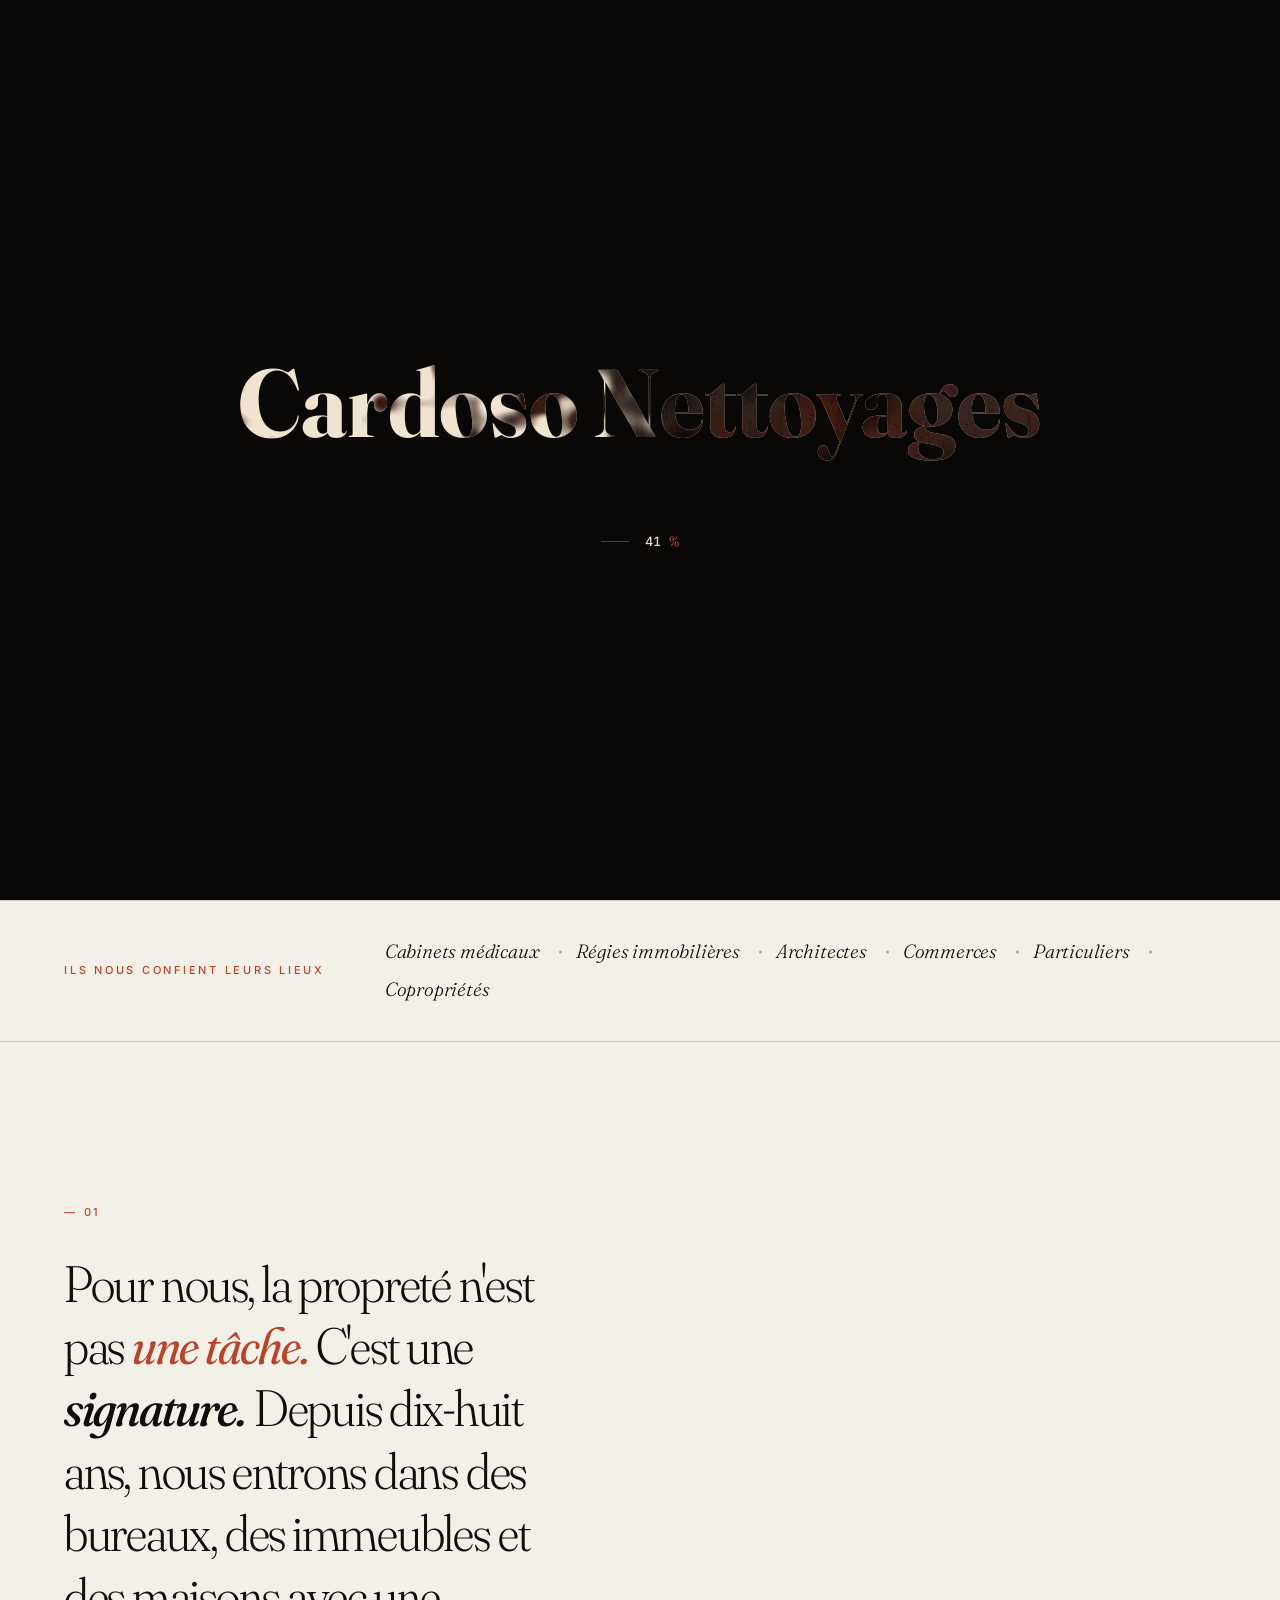
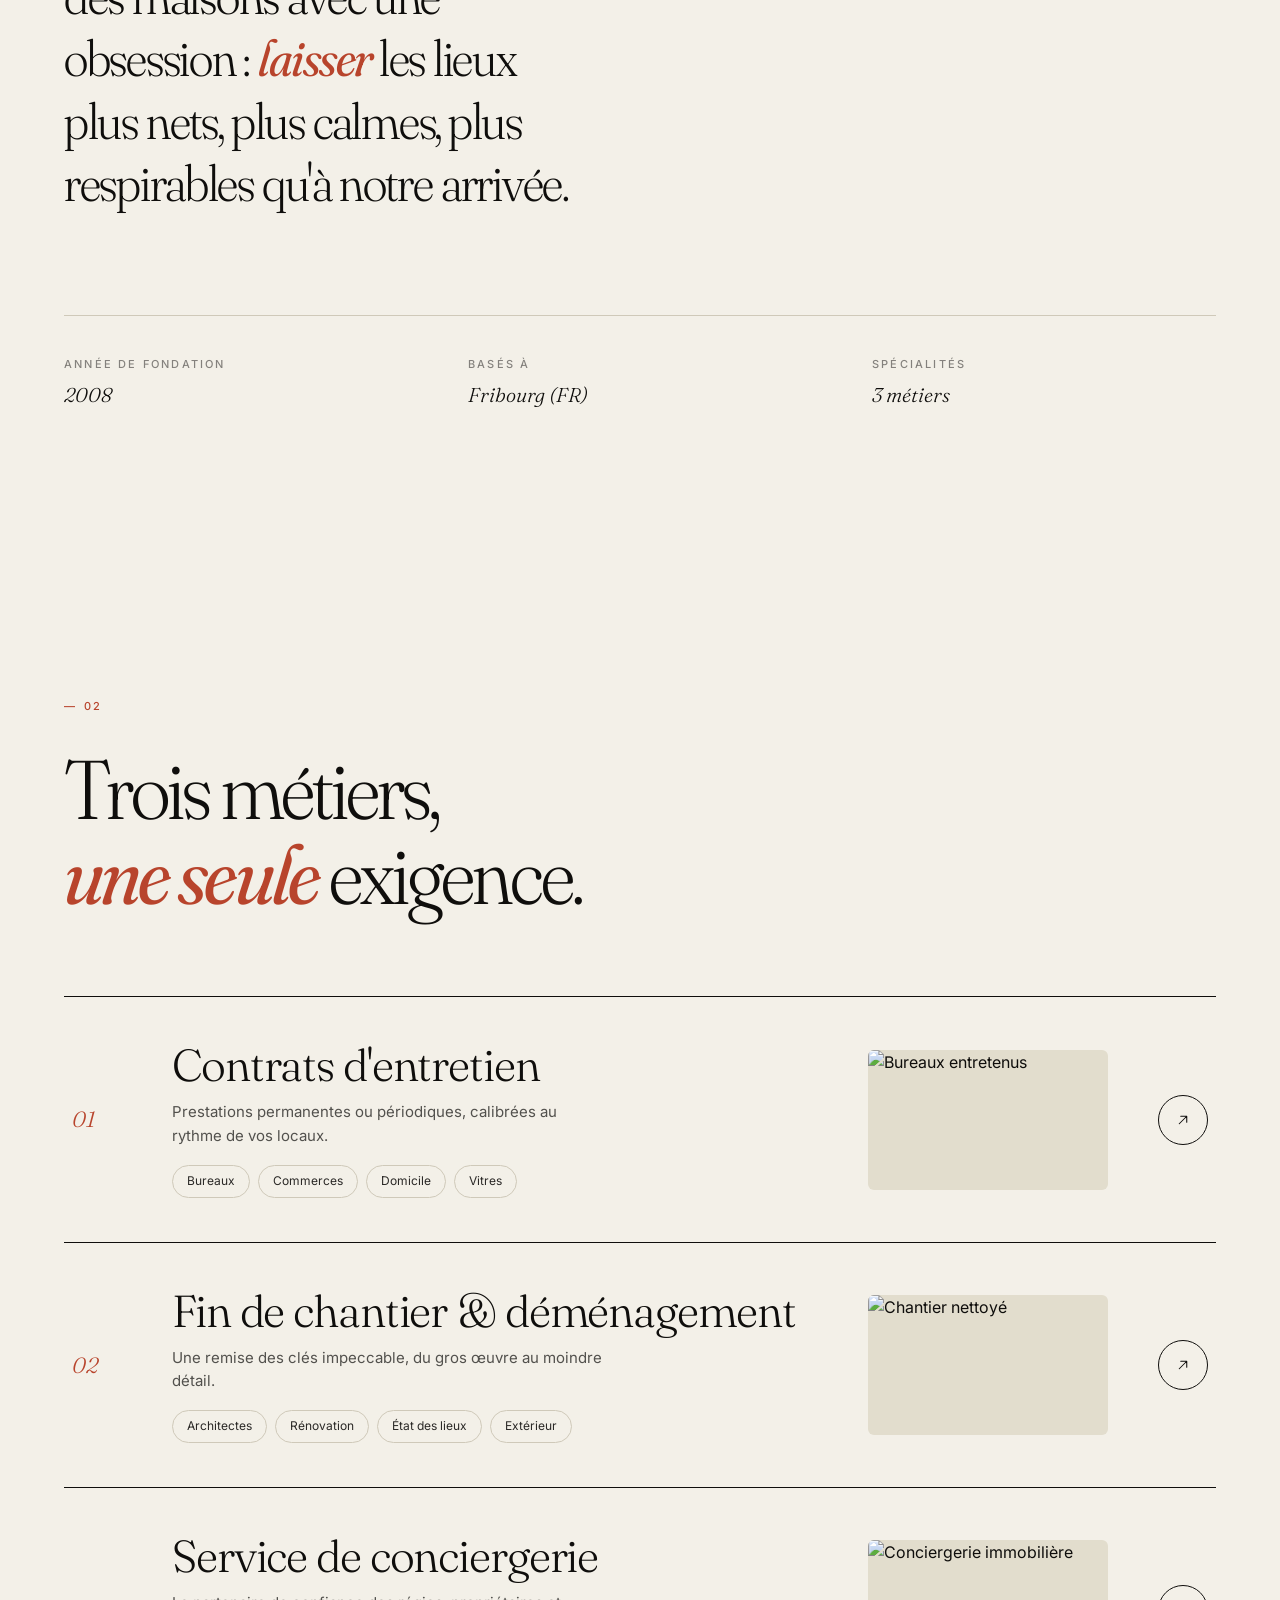
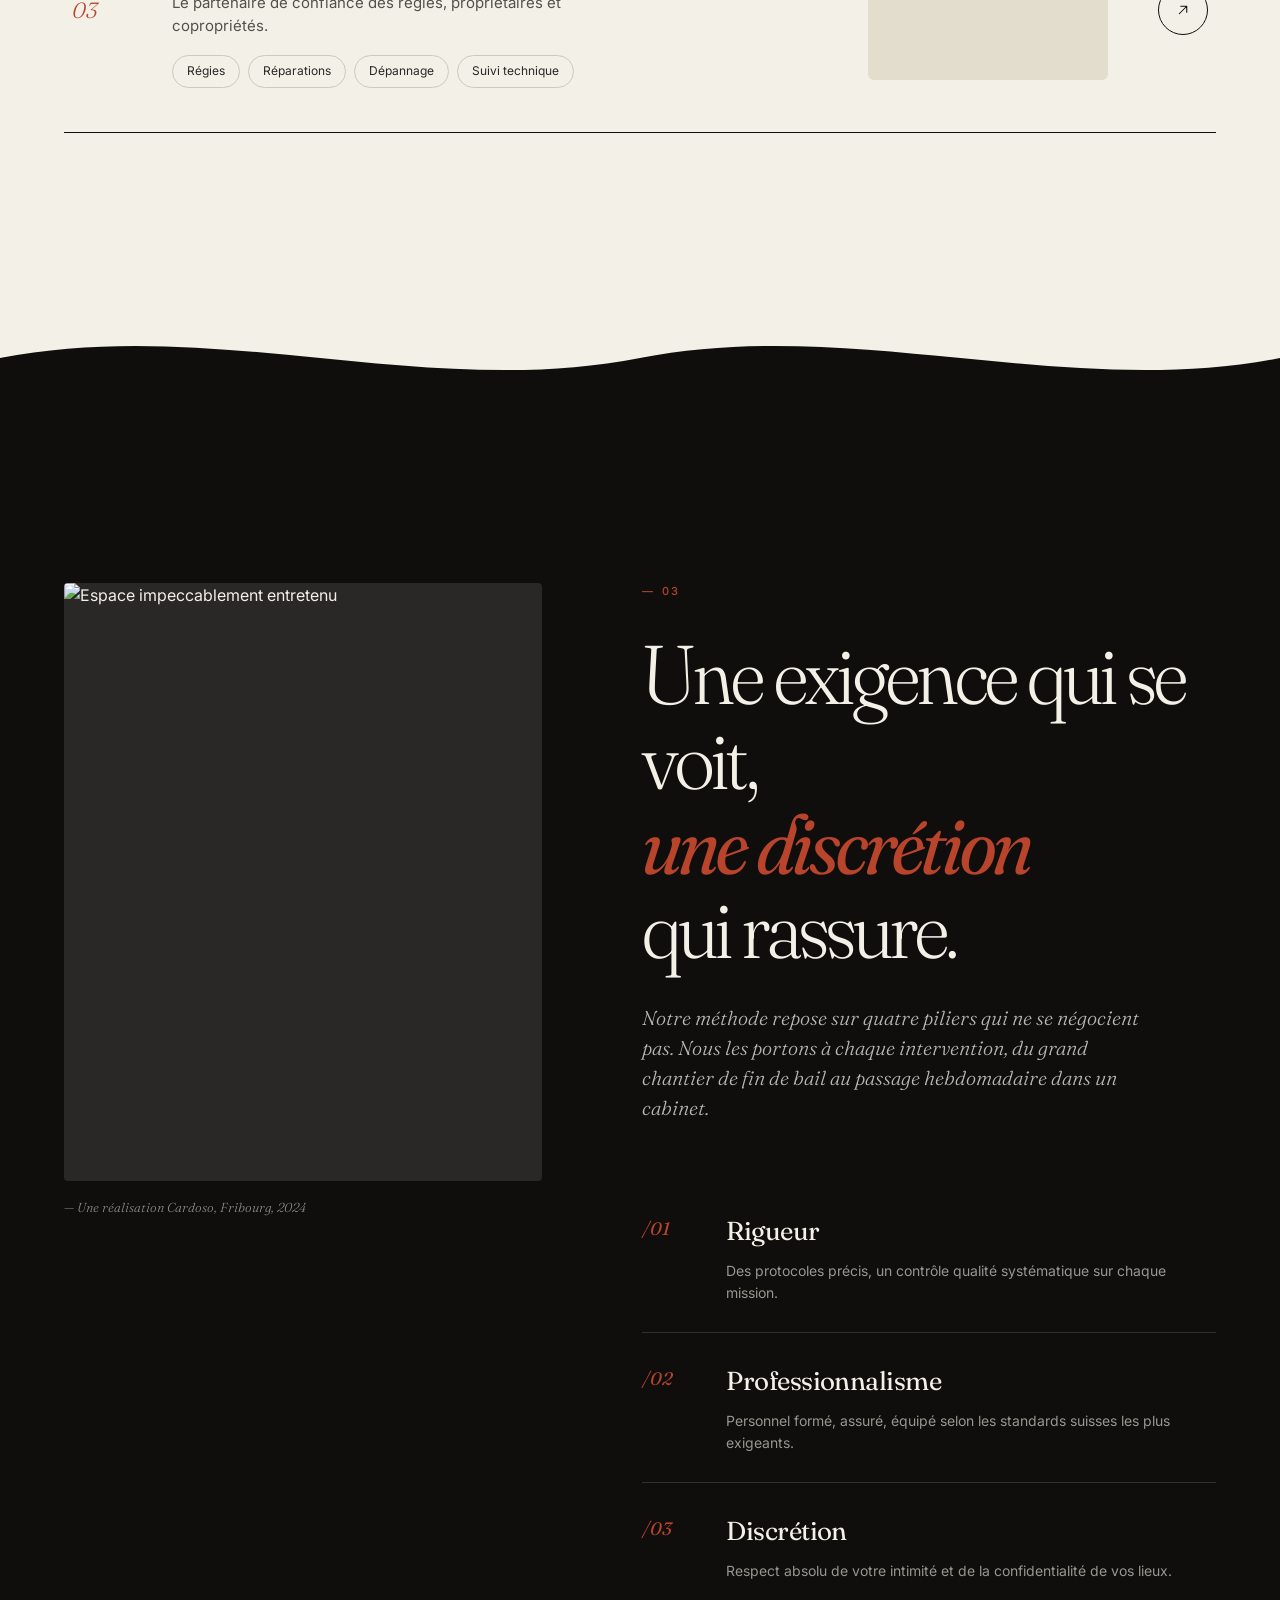
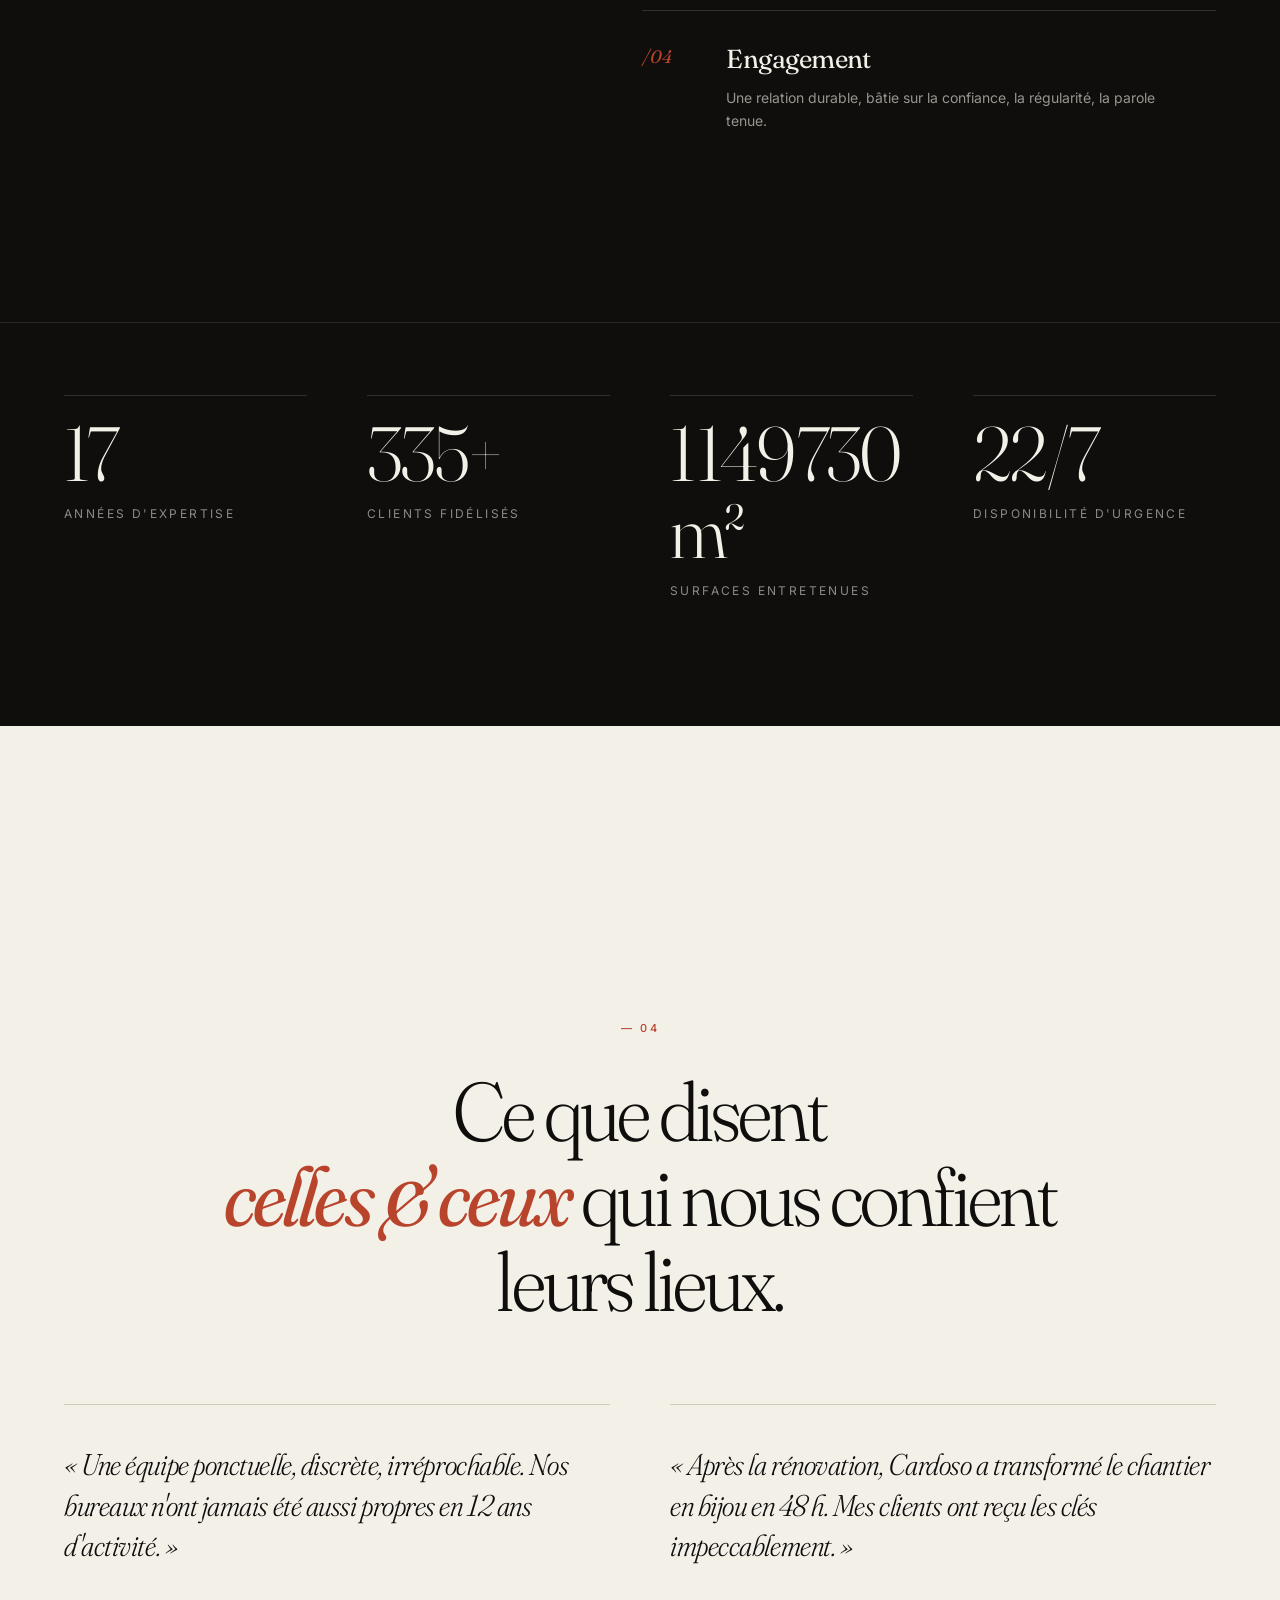
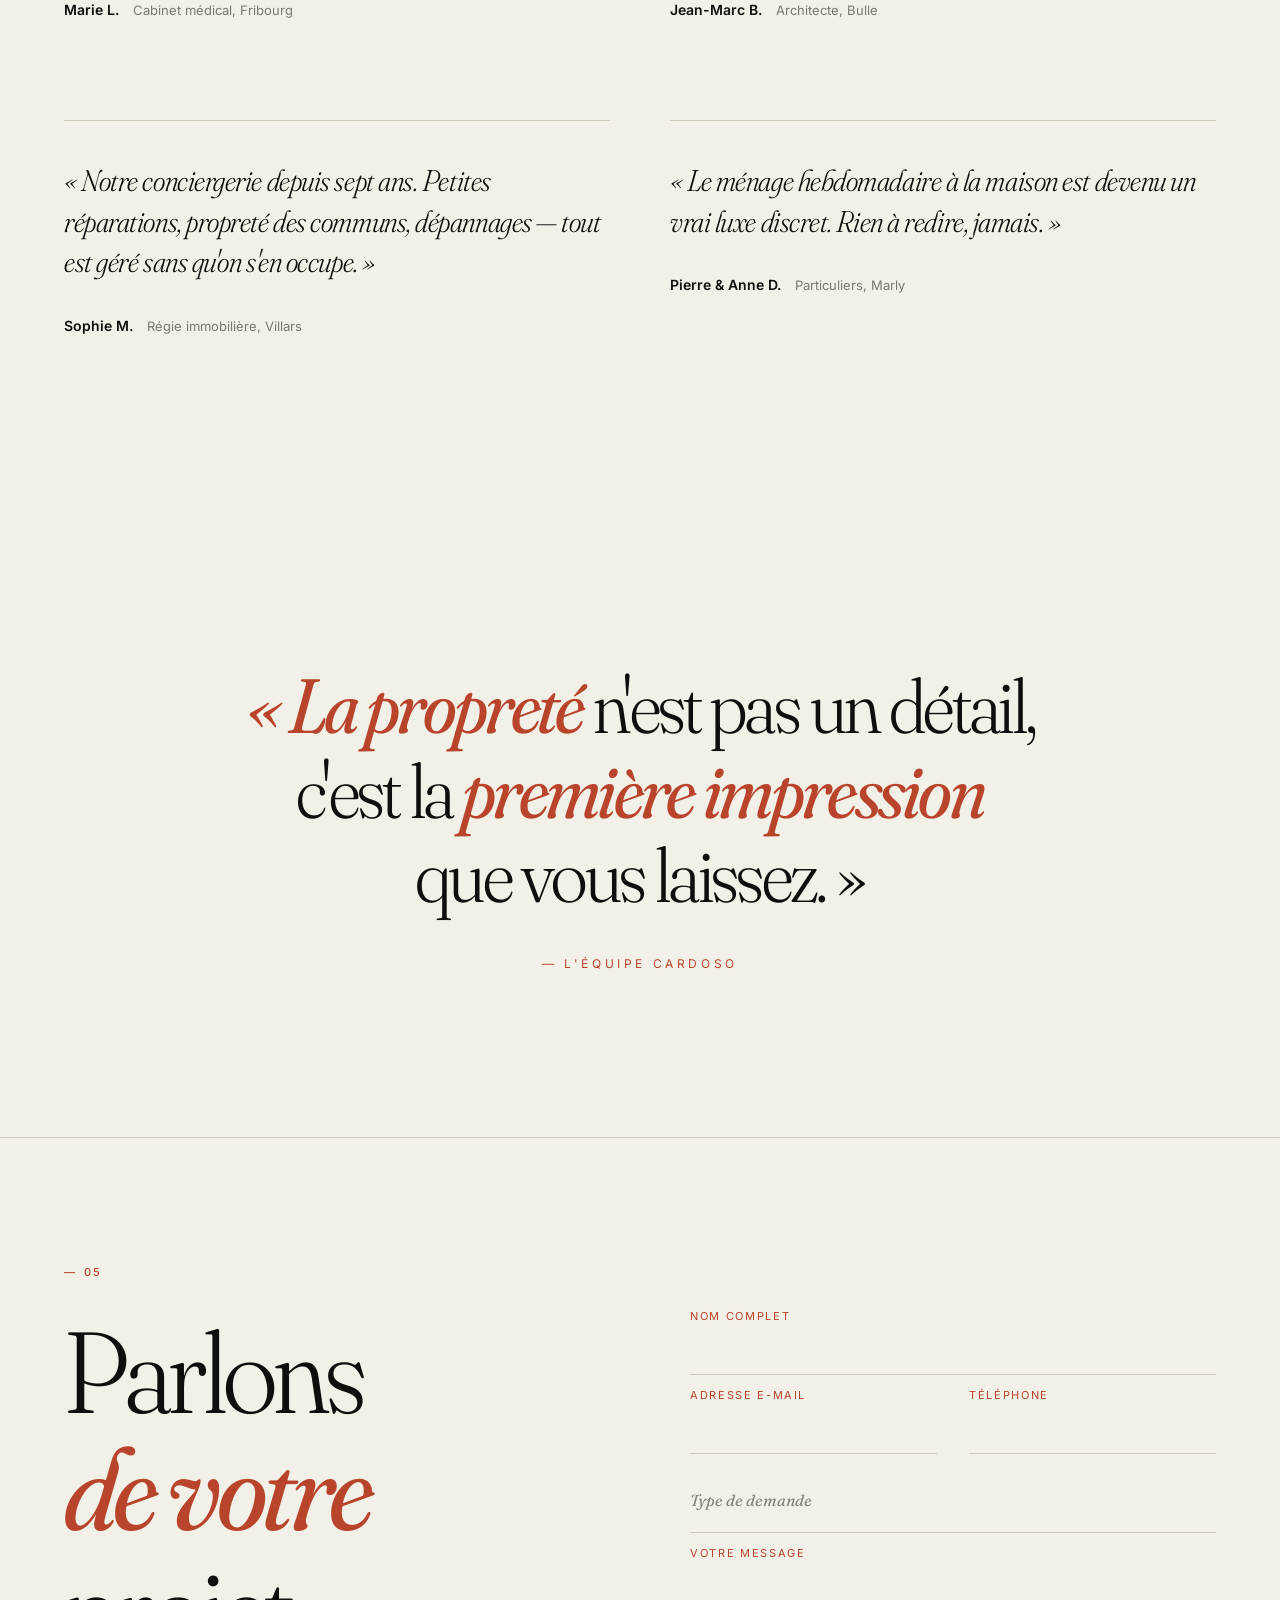
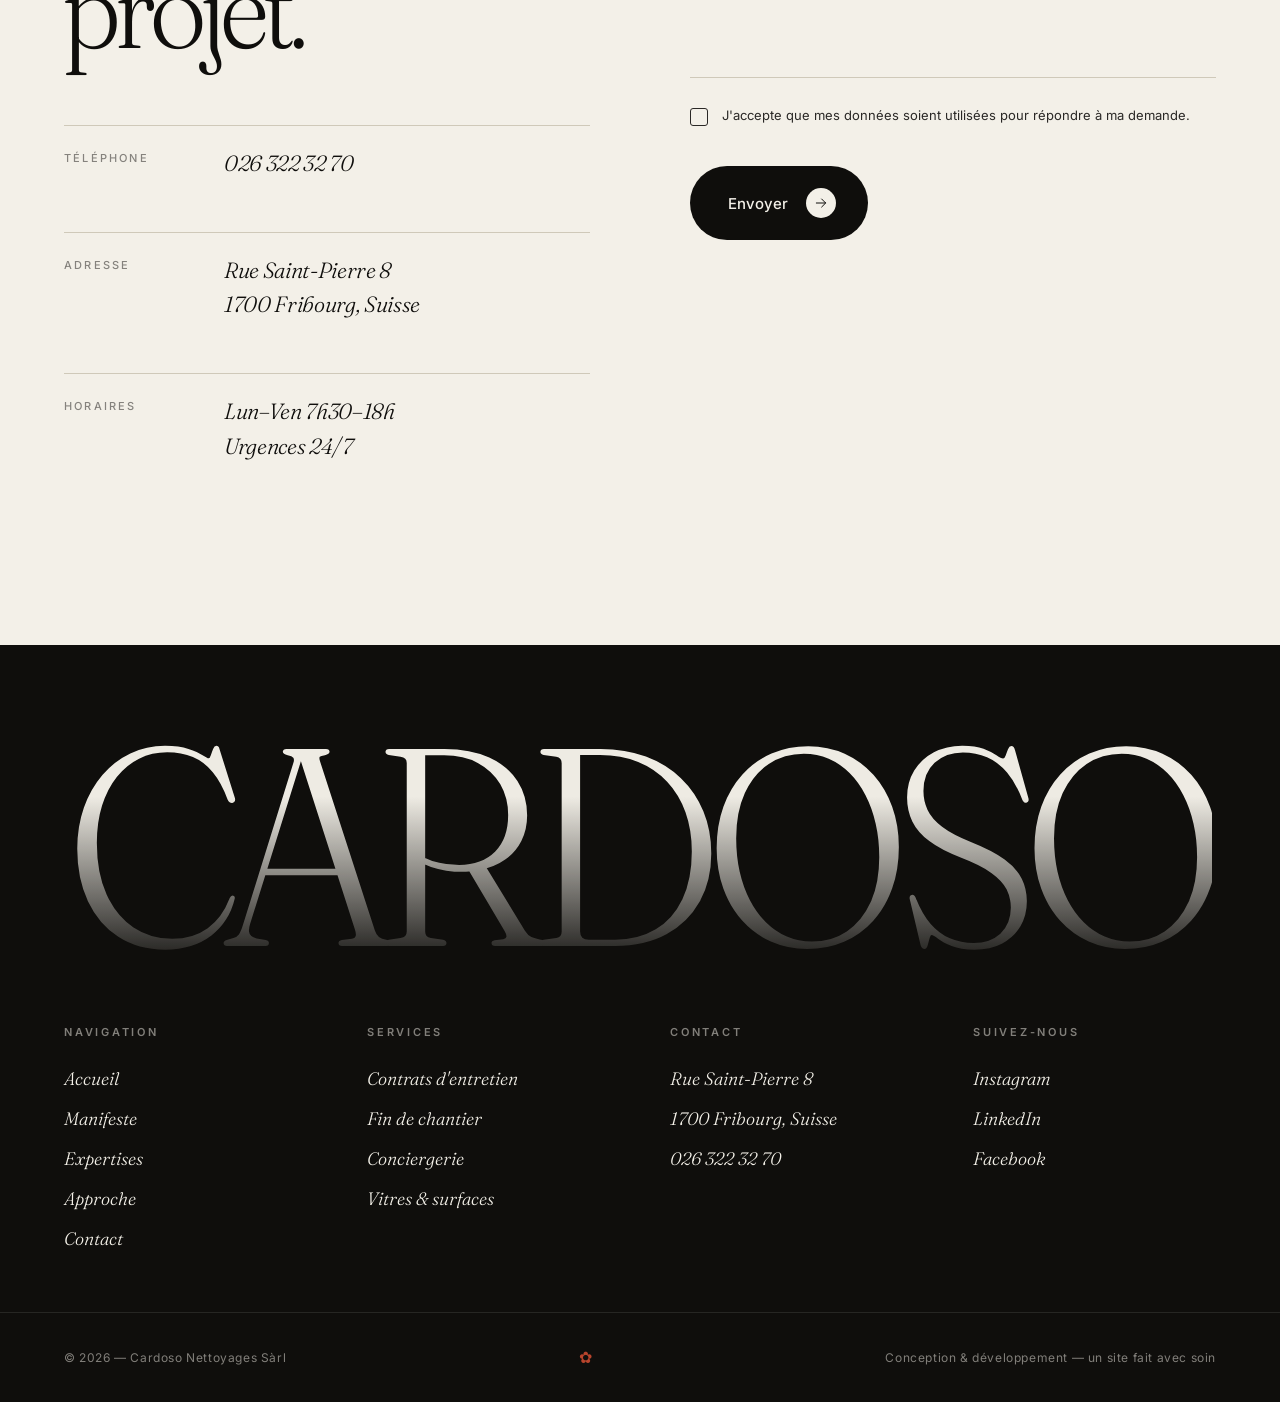
==== commit 87922e22: "Loader : la saleté qui se nettoie du texte (canvas) Concept on-thème métier : le wordmark Cardoso Ne" ====
--- a/index.html
+++ b/index.html
@@ -175,36 +175,24 @@
     </div>
 
     <!-- =====================================================
-         LOADER — vague rouge qui remplit l'intérieur du texte
+         LOADER — la saleté qui se nettoie progressivement
     ===================================================== -->
     <div class="loader" id="loader" aria-label="Chargement">
-        <!-- Compteur de chargement -->
-        <div class="loader-percent">
-            <span id="loaderCount">0</span><span class="loader-percent-sign">%</span>
-        </div>
-
-        <!-- SVG avec texte qui se remplit progressivement de la vague -->
         <div class="loader-stage">
-            <svg class="loader-svg" viewBox="0 0 1400 280" preserveAspectRatio="xMidYMid meet">
-                <defs>
-                    <clipPath id="loader-text-clip">
-                        <text class="loader-svg-text" x="50%" y="58%" text-anchor="middle" dominant-baseline="middle">Cardoso Nettoyages</text>
-                    </clipPath>
-                </defs>
-
-                <!-- Texte de base, cream subtil, toujours visible -->
-                <text class="loader-svg-text loader-svg-base" x="50%" y="58%" text-anchor="middle" dominant-baseline="middle" aria-label="Cardoso Nettoyages">Cardoso Nettoyages</text>
-
-                <!-- Vague rouge clippée à la forme du texte -->
-                <g clip-path="url(#loader-text-clip)">
-                    <g class="loader-wave-rise">
-                        <path d="M-100,290 C200,200 400,360 700,260 C900,180 1100,320 1500,250 L1500,2000 L-100,2000 Z" fill="#C0392B"/>
-                    </g>
-                </g>
-            </svg>
-        </div>
-
-        <!-- Placeholder pour le JS (invisible) -->
+            <h1 class="loader-sr">Cardoso Nettoyages</h1>
+            <div class="loader-stack">
+                <div class="loader-word" id="loaderWord" aria-hidden="true">
+                    <canvas class="loader-clean" id="loaderClean"></canvas>
+                    <canvas class="loader-dirt" id="loaderDirt"></canvas>
+                </div>
+                <div class="loader-pct" aria-hidden="true">
+                    <span class="loader-dash"></span>
+                    <span class="loader-num" id="loaderCount">0</span><span class="loader-sym">%</span>
+                </div>
+            </div>
+        </div>
+
+        <!-- Placeholder pour rétrocompat JS -->
         <div class="loader-fill" aria-hidden="true"></div>
     </div>
 
--- a/assets/css/style.css
+++ b/assets/css/style.css
@@ -125,17 +125,26 @@
 }
 
 /* =====================================================
-   3. LOADER — vague rouge qui remplit le texte
+   3. LOADER — la saleté qui se fait nettoyer du texte
 ===================================================== */
+:root {
+    --loader-bg:        #0a0806;
+    --loader-cream:     #f0e8da;
+    --loader-cream-dim: #8c7e6c;
+    --loader-red:       #c64a35;
+}
+
+body:not(.loaded) { overflow: hidden; }
+
 .loader {
     position: fixed;
     inset: 0;
-    background: var(--ink);
     z-index: 10000;
+    background: var(--loader-bg);
+    color: var(--loader-cream);
     overflow: hidden;
-    color: var(--cream);
-    transition: opacity 700ms cubic-bezier(0.65, 0, 0.35, 1),
-                visibility 700ms cubic-bezier(0.65, 0, 0.35, 1);
+    transition: opacity 800ms cubic-bezier(0.65, 0, 0.35, 1),
+                visibility 800ms cubic-bezier(0.65, 0, 0.35, 1);
 }
 
 .loader.hidden {
@@ -144,67 +153,92 @@
     pointer-events: none;
 }
 
-/* Compteur en haut-gauche, minimal style Neoleaf */
-.loader-percent {
+.loader-sr {
     position: absolute;
-    top: 32px;
-    left: 32px;
-    z-index: 4;
-    font-family: var(--sans);
-    font-size: 13px;
-    font-weight: 500;
-    letter-spacing: 0.08em;
-    color: rgba(243, 240, 232, 0.75);
-    font-variant-numeric: tabular-nums;
-    display: flex;
-    align-items: baseline;
-    gap: 1px;
-}
-
-.loader-percent #loaderCount {
-    color: var(--cream);
-    min-width: 2ch;
-    display: inline-block;
-}
-
-.loader-percent-sign {
-    opacity: 0.5;
-}
-
-/* Scène SVG centrée */
+    width: 1px;
+    height: 1px;
+    overflow: hidden;
+    clip: rect(0 0 0 0);
+    clip-path: inset(50%);
+    white-space: nowrap;
+}
+
 .loader-stage {
     position: absolute;
     inset: 0;
     display: grid;
     place-items: center;
     padding: 0 24px;
-    z-index: 2;
-}
-
-.loader-svg {
-    width: min(95%, 1400px);
-    height: auto;
+}
+
+.loader-stack {
+    display: flex;
+    flex-direction: column;
+    align-items: center;
+    gap: clamp(28px, 4vw, 56px);
+}
+
+.loader-word {
+    position: relative;
     display: block;
-    overflow: visible;
-}
-
-/* Texte SVG — Fraunces grand, fin, centré */
-.loader-svg-text {
-    font-family: 'Fraunces', 'Times New Roman', serif;
-    font-size: 160px;
+    line-height: 0;
+}
+
+.loader-word canvas {
+    display: block;
+}
+
+.loader-word .loader-dirt {
+    position: absolute;
+    top: 0;
+    left: 0;
+}
+
+.loader-word .loader-clean {
+    position: relative;
+}
+
+.loader-pct {
+    font-family: 'Fraunces', serif;
+    font-style: italic;
     font-weight: 500;
-    letter-spacing: -4px;
-    font-variation-settings: 'opsz' 144, 'SOFT' 30;
-}
-
-/* Couche de base — texte en cream subtil, toujours lisible */
-.loader-svg-base {
-    fill: rgba(243, 240, 232, 0.22);
-}
-
-/* Le wave-rise est animé par le JS via attribut transform */
-
-/* Placeholder JS, invisible */
+    font-size: clamp(13px, 1.05vw, 16px);
+    letter-spacing: 0.04em;
+    color: var(--loader-cream-dim);
+    font-variant-numeric: tabular-nums;
+    user-select: none;
+    display: inline-flex;
+    align-items: baseline;
+    gap: 8px;
+    opacity: 0.95;
+}
+
+.loader-dash {
+    display: inline-block;
+    width: 28px;
+    height: 1px;
+    background: var(--loader-cream-dim);
+    opacity: 0.55;
+    transform: translateY(-4px);
+}
+
+.loader-num {
+    color: var(--loader-cream);
+    font-style: normal;
+    font-weight: 500;
+    font-family: 'Inter', system-ui, sans-serif;
+    letter-spacing: 0;
+    min-width: 3ch;
+    text-align: right;
+    font-size: 0.95em;
+}
+
+.loader-sym {
+    color: var(--loader-red);
+    font-style: normal;
+}
+
+/* Placeholder pour la rétrocompatibilité du JS */
 .loader-fill {
     position: absolute;
     width: 0;
@@ -212,19 +246,6 @@
     opacity: 0;
     pointer-events: none;
 }
-
-@media (max-width: 700px) {
-    .loader-percent { top: 20px; left: 20px; font-size: 12px; }
-    .loader-stage { padding: 0 16px; }
-    .loader-svg-text { font-size: 88px; letter-spacing: -2px; }
-}
-
-@media (prefers-reduced-motion: reduce) {
-    .loader-wave-rise {
-        transform: translate(0, -320px);
-    }
-}
-
 
 /* =====================================================
    4. NAVIGATION
